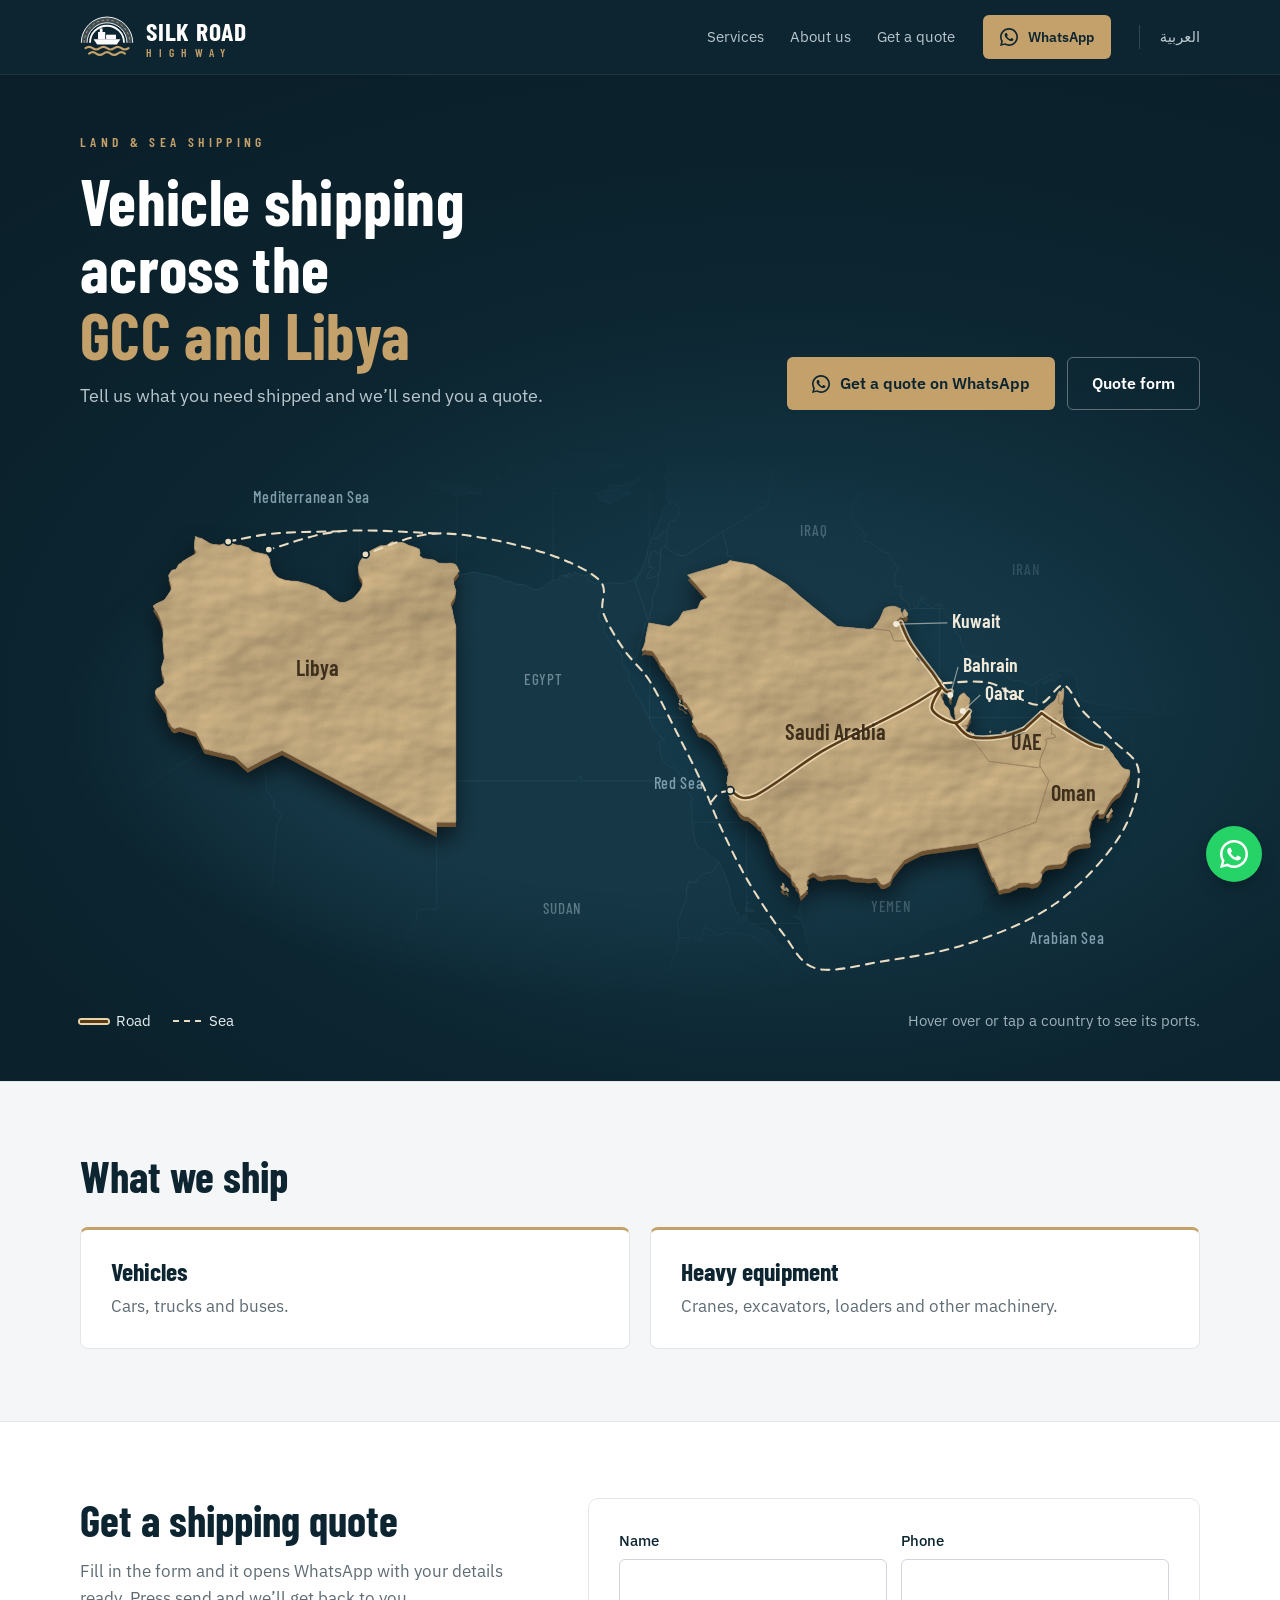
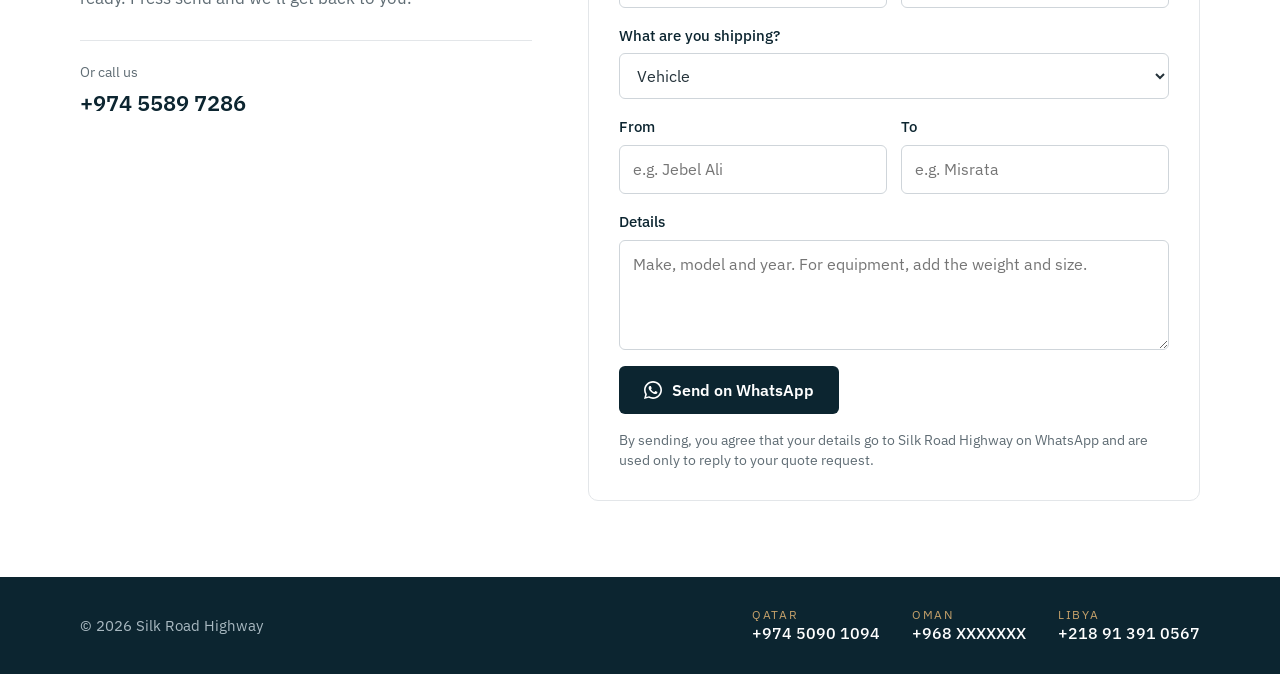
==== index.html @ 8eb12e4c "Footer: Qatar and Libya contact numbers Co-Authored-By: Claude Opus 5.5 <noreply@anthropic.com> Clau" ====
<!doctype html>
<html lang="en" dir="ltr">
<head>
<meta charset="utf-8">
<meta name="viewport" content="width=device-width, initial-scale=1, viewport-fit=cover">
<script>if(!('onpagereveal' in window))document.documentElement.classList.add('no-vt')</script>
<title>Silk Road Highway | Vehicle Shipping</title>
<meta name="description" content="Vehicle and heavy equipment shipping across the GCC and to Libya.">
<meta name="theme-color" content="#ffffff">
<meta property="og:title" content="Silk Road Highway | Vehicle Shipping">
<meta property="og:description" content="Vehicle and heavy equipment shipping across the GCC and to Libya.">
<link rel="icon" href="/assets/favicon.svg" type="image/svg+xml">
<link rel="preconnect" href="https://fonts.googleapis.com">
<link rel="preconnect" href="https://fonts.gstatic.com" crossorigin>
<link href="https://fonts.googleapis.com/css2?family=Barlow+Condensed:wght@500;600;700&family=IBM+Plex+Sans:wght@400;500;600&family=IBM+Plex+Sans+Arabic:wght@400;500;600;700&display=swap" rel="stylesheet">
<link rel="stylesheet" href="/assets/style.css">
<script type="speculationrules">{"prerender":[{"where":{"href_matches":"/*"},"eagerness":"moderate"}]}</script>
<link rel="prefetch" href="/ar">
</head>
<body>
<a class="skip" href="#main">Skip to content</a>
<header><div class="wrap nav">
  <a class="brand" href="/" aria-label="Silk Road Highway"><svg viewBox="0 0 60 48" aria-hidden="true" overflow="visible"><path d="M4.5 31 A25.5 25.5 0 0 1 55.5 31" fill="none" stroke="#3b4c55" stroke-width="7"/><path d="M1.3 31 A28.7 28.7 0 0 1 58.7 31" fill="none" stroke="#ffffff" stroke-width="1"/><path d="M7.7 31 A22.3 22.3 0 0 1 52.3 31" fill="none" stroke="#ffffff" stroke-width="1"/><path d="M4.5 31 A25.5 25.5 0 0 1 55.5 31" fill="none" stroke="#c4a06a" stroke-width="1" stroke-dasharray="3 2.6"/><path d="M11 31 A19 19 0 0 1 49 31" fill="none" stroke="#ffffff" stroke-width="2"/><path d="M15 27h30l-4 6H19z" fill="#ffffff"/><rect x="20" y="19" width="8" height="8" fill="#ffffff"/><rect x="22" y="15" width="3" height="4" fill="#ffffff"/><rect x="29" y="22" width="11" height="5" fill="#ffffff"/><path d="M6 37q4-3 8 0t8 0 8 0 8 0 8 0 8 0" fill="none" stroke="#c4a06a" stroke-width="2.4" stroke-linecap="round"/><path d="M10 43q4-3 8 0t8 0 8 0 8 0 8 0" fill="none" stroke="#c4a06a" stroke-width="2.4" stroke-linecap="round"/></svg><span class="words"><b>SILK ROAD</b><span>HIGHWAY</span></span></a>
  <ul>
    <li><a href="#services">Services</a></li>
    <li><a href="/about">About us</a></li>
    <li><a href="#quote">Get a quote</a></li>
  </ul>
  <a class="btn btn-primary" href="https://wa.me/97455897286?text=Hello%20Silk%20Road%20Highway%2C%20I%E2%80%99d%20like%20a%20shipping%20quote." target="_blank" rel="noopener"><svg viewBox="0 0 24 24" aria-hidden="true"><path d="M17.5 14.4c-.3-.1-1.8-.9-2-1s-.5-.1-.7.1-.8 1-.9 1.2-.3.2-.6.1-1.2-.5-2.3-1.4c-.9-.8-1.4-1.7-1.6-2s0-.5.1-.6l.4-.5.3-.5c.1-.2 0-.4 0-.5s-.7-1.6-.9-2.2c-.2-.6-.5-.5-.7-.5h-.6c-.2 0-.5.1-.8.4s-1 1-1 2.4 1 2.8 1.2 3 2 3.1 4.9 4.3c.7.3 1.2.5 1.6.6.7.2 1.3.2 1.8.1.6-.1 1.8-.7 2-1.4s.2-1.3.2-1.4-.3-.2-.6-.3zM12 21.8c-1.8 0-3.5-.5-5-1.4l-.4-.2-3.7 1 1-3.6-.2-.4C2.7 15.6 2.2 13.8 2.2 12 2.2 6.6 6.6 2.2 12 2.2S21.8 6.6 21.8 12 17.4 21.8 12 21.8zM12 0C5.4 0 0 5.4 0 12c0 2.1.6 4.2 1.6 6L0 24l6.2-1.6c1.8 1 3.8 1.5 5.8 1.5 6.6 0 12-5.4 12-12S18.6 0 12 0z"/></svg>WhatsApp</a>
  <a class="lang" href="/ar" lang="ar">العربية</a>
</div></header>

<main id="main">
<section class="hero" id="routes"><div class="wrap">
  <div class="hero-top">
    <div>
      <span class="eyebrow">Land &amp; sea shipping</span>
      <h1>Vehicle shipping across the <em>GCC and Libya</em></h1>
      <p>Tell us what you need shipped and we’ll send you a quote.</p>
    </div>
    <div class="actions">
      <a class="btn btn-primary" href="https://wa.me/97455897286?text=Hello%20Silk%20Road%20Highway%2C%20I%E2%80%99d%20like%20a%20shipping%20quote." target="_blank" rel="noopener"><svg viewBox="0 0 24 24" aria-hidden="true"><path d="M17.5 14.4c-.3-.1-1.8-.9-2-1s-.5-.1-.7.1-.8 1-.9 1.2-.3.2-.6.1-1.2-.5-2.3-1.4c-.9-.8-1.4-1.7-1.6-2s0-.5.1-.6l.4-.5.3-.5c.1-.2 0-.4 0-.5s-.7-1.6-.9-2.2c-.2-.6-.5-.5-.7-.5h-.6c-.2 0-.5.1-.8.4s-1 1-1 2.4 1 2.8 1.2 3 2 3.1 4.9 4.3c.7.3 1.2.5 1.6.6.7.2 1.3.2 1.8.1.6-.1 1.8-.7 2-1.4s.2-1.3.2-1.4-.3-.2-.6-.3zM12 21.8c-1.8 0-3.5-.5-5-1.4l-.4-.2-3.7 1 1-3.6-.2-.4C2.7 15.6 2.2 13.8 2.2 12 2.2 6.6 6.6 2.2 12 2.2S21.8 6.6 21.8 12 17.4 21.8 12 21.8zM12 0C5.4 0 0 5.4 0 12c0 2.1.6 4.2 1.6 6L0 24l6.2-1.6c1.8 1 3.8 1.5 5.8 1.5 6.6 0 12-5.4 12-12S18.6 0 12 0z"/></svg>Get a quote on WhatsApp</a>
      <a class="btn btn-outline" href="#quote">Quote form</a>
    </div>
  </div>
  <div class="map"><div class="map-inner">
    <svg viewBox="0 0 1000 480" direction="ltr" role="img" aria-label="Map of the countries we ship to: the six Gulf countries and Libya">
<defs>
  <radialGradient id="seaGrad" cx="62%" cy="38%" r="80%"><stop offset="0" stop-color="#173f50"/><stop offset="1" stop-color="#0a1f29"/></radialGradient>
  <filter id="relief" filterUnits="userSpaceOnUse" x="0" y="0" width="1000" height="480" color-interpolation-filters="sRGB">
    <feTurbulence type="fractalNoise" baseFrequency="0.0055 0.0085" numOctaves="5" seed="23" result="noise"/>
    <feDiffuseLighting in="noise" surfaceScale="4" diffuseConstant="1.2" lighting-color="#fff6e6" result="light">
      <feDistantLight azimuth="225" elevation="42"/>
    </feDiffuseLighting>
    <feComposite in="light" in2="SourceGraphic" operator="in" result="lit"/>
    <feBlend in="lit" in2="SourceGraphic" mode="multiply"/>
  </filter>
  <filter id="lift" filterUnits="userSpaceOnUse" x="0" y="0" width="1000" height="480">
    <feDropShadow dx="0" dy="9" stdDeviation="9" flood-color="#000" flood-opacity=".55"/>
  </filter>
  <radialGradient id="fadeGrad" cx="50%" cy="50%" r="50%"><stop offset=".6" stop-color="#fff"/><stop offset="1" stop-color="#000"/></radialGradient>
  <mask id="fade" maskUnits="userSpaceOnUse" x="0" y="0" width="1000" height="480"><rect width="1000" height="480" fill="url(#fadeGrad)"/></mask>
</defs>
<g mask="url(#fade)">
<path class="grat" d="M8.3,480L8.3,279.6L8.3,0M91.7,480L91.7,279.6L91.7,0M175,480L175,279.6L175,0M258.3,480L258.3,279.6L258.3,0M341.7,480L341.7,279.6L341.7,0M425,480L425,279.6L425,0M508.3,480L508.3,279.6L508.3,0M591.7,480L591.7,279.6L591.7,0M675,480L675,279.6L675,0M758.3,480L758.3,279.6L758.3,0M841.7,480L841.7,279.6L841.7,0M925,480L925,279.6L925,0M0,411.7L8.3,411.7L50,411.7L91.7,411.7L133.3,411.7L175,411.7L216.7,411.7L258.3,411.7L300,411.7L341.7,411.7L383.3,411.7L425,411.7L466.7,411.7L508.3,411.7L550,411.7L591.7,411.7L633.3,411.7L675,411.7L716.7,411.7L758.3,411.7L800,411.7L841.7,411.7L883.3,411.7L925,411.7L966.7,411.7L1000,411.7M0,324.3L8.3,324.3L50,324.3L91.7,324.3L133.3,324.3L175,324.3L216.7,324.3L258.3,324.3L300,324.3L341.7,324.3L383.3,324.3L425,324.3L466.7,324.3L508.3,324.3L550,324.3L591.7,324.3L633.3,324.3L675,324.3L716.7,324.3L758.3,324.3L800,324.3L841.7,324.3L883.3,324.3L925,324.3L966.7,324.3L1000,324.3M0,234.1L8.3,234.1L50,234.1L91.7,234.1L133.3,234.1L175,234.1L216.7,234.1L258.3,234.1L300,234.1L341.7,234.1L383.3,234.1L425,234.1L466.7,234.1L508.3,234.1L550,234.1L591.7,234.1L633.3,234.1L675,234.1L716.7,234.1L758.3,234.1L800,234.1L841.7,234.1L883.3,234.1L925,234.1L966.7,234.1L1000,234.1M0,140.1L8.3,140.1L50,140.1L91.7,140.1L133.3,140.1L175,140.1L216.7,140.1L258.3,140.1L300,140.1L341.7,140.1L383.3,140.1L425,140.1L466.7,140.1L508.3,140.1L550,140.1L591.7,140.1L633.3,140.1L675,140.1L716.7,140.1L758.3,140.1L800,140.1L841.7,140.1L883.3,140.1L925,140.1L966.7,140.1L1000,140.1M0,41.2L8.3,41.2L50,41.2L91.7,41.2L133.3,41.2L175,41.2L216.7,41.2L258.3,41.2L300,41.2L341.7,41.2L383.3,41.2L425,41.2L466.7,41.2L508.3,41.2L550,41.2L591.7,41.2L633.3,41.2L675,41.2L716.7,41.2L758.3,41.2L800,41.2L841.7,41.2L883.3,41.2L925,41.2L966.7,41.2L1000,41.2"/>
<g class="other"><path d="M809.7,383.1L801.3,386.3L799.1,387.6L797.1,389.3L795.6,391.4L794.6,395.2L795.3,398.6L795.3,400.4L793.1,401.6L791.1,402.5L788.9,403.8L787.5,404.1L786.3,405.2L785.1,405.9L780.4,407.8L775.2,409.3L767.1,411.1L764,413L761.1,414.3L756.8,414.7L750.8,416.5L747.5,417.9L743.4,420.3L742.5,421.1L741.8,422.8L740.5,424.3L738,426.8L736.1,428.1L734.9,428.1L732.5,428.8L729.6,429L724.8,428.1L723.6,428.7L722.6,429.7L718.9,431.3L715.1,434.7L712.4,435.6L707.9,436.7L704.8,438.1L702.7,438.7L700.1,439L695.1,438.8L690.3,439.3L686,440.3L683.9,442.1L681.6,444.9L677.7,446.1L676.8,447.1L675.6,449.2L673.2,449.8L670.9,450.1L668.6,449.2L664.3,451.7L662.7,452.2L660.2,452.2L658.4,452.8L657.2,452.6L655.6,451.6L652.2,450.4L649.8,451.2L649.6,448.8L645.5,441.5L646.4,435.1L646.4,434.2L645.6,431.3L643.2,428.8L643.2,425.4L642.4,423.1L641.8,420.6L642,420L642,419.4L640.8,415.6L640.4,414.9L640.2,414.1L640.6,413.5L640.6,412.8L639.9,411.6L639.3,409.4L636,407.7L636.6,406.1L637.3,406.7L638.1,407.1L638.3,406.1L638.3,405.3L636.9,400.4L639,393.9L638.3,388L641.4,385.6L642.2,384.9L642.7,384.2L643.4,382.9L644.4,382.5L644.8,381L644.7,380.3L644.1,379.7L643.6,378L643.8,376L644,375.1L644.3,373.5L645.3,372.9L645.6,372.4L644.8,371.4L644.9,370.8L646.7,369.1L647.4,368.6L648.6,368L649.6,368L650.7,368.3L651.6,368.8L652.5,369.7L653.6,370.7L655.1,371L656.1,370.9L657,371.4L657.6,371.1L658.5,370.6L659.7,370.7L660.9,370.1L664.2,369.8L667.4,370L670.8,369.5L674.1,369.5L677.4,369.6L678.2,369.7L678.9,370L681.8,371.5L683.9,371.8L688.2,372.2L692.9,372.6L696.8,373L700.2,372.7L703.1,372.3L703.8,372.4L704.6,373.3L706.4,375.7L707.9,377.9L710.7,378L712.5,377.1L714.5,376L715.7,375.1L717.1,371.5L718,369.2L720,366.6L721.8,364.4L724.1,361.5L725.4,360L727.9,356.8L730.2,355.6L734.9,353.2L739.4,350.9L742.4,349.4L744.9,348.7L749.1,348L754.1,347.3L759,346.6L764.3,345.9L770.1,345.1L774.2,344.5L779.3,343.8L783.6,343.2L787.4,342.6L791.3,342.1L792,343.8L792.8,345.6L793.5,347.3L794.3,349.1L795,350.9L795.7,352.6L796.5,354.4L797.2,356.1L797.9,357.9L798.7,359.6L799.4,361.4L800.1,363.1L800.9,364.9L801.6,366.6L802.4,368.3L803.1,370.1L803.8,371.8L805,372.3L805.7,374L806.7,376.3L807.8,378.6L808.8,380.9ZM634.8,406.5L634.3,406.9L634.2,406.2L634.5,404.7L635,404.3L635.4,405.4L635.2,406ZM637.6,434L636.5,434.5L637.2,433.2L638,432.9L638.3,433ZM638.1,429.4L637.9,429.8L637.6,429.7L636.6,428.8L637.7,427.8L638.3,428.7ZM821.1,452.3L822.1,452.5L823.7,451.9L828.1,451.8L833.5,453.7L832.5,454.2L831.9,454.9L829.5,455.5L827.1,457L820.3,457.7L818.3,457.3L816.6,455.9L813.6,454.1L814.8,452.9L815.1,452.3L815.5,451.8L817.2,450.9L819,451.1Z"/><path d="M1000,13.9L997.7,16.1L994.7,17.7L993.2,18.4L992.5,19.3L992.4,20.2L991.8,20.5L990.6,20.3L989.4,20.5L986.6,21.4L983.6,22.5L980,23.7L978,23.7L977.1,23.9L976.8,24.5L977.1,25.5L977.5,26.3L977.8,27.3L977,28.2L976.4,29.6L975.9,32.1L974.7,32.8L972.6,34.1L970.4,35.7L969.8,36L968.5,36.5L967.2,36.3L966,36.1L964.8,36.5L963.5,37.7L962.9,37.3L962.6,36.1L961.9,35.3L959.8,33.4L958.1,32.2L957.3,32.1L955.7,32.4L953.7,32.7L952,32.4L950.7,31.9L948.7,30.1L948,29.1L947.4,28.4L946.1,28.5L945.6,27.7L945.6,26.8L946,25.6L945.9,23.4L945.1,21.9L944.2,21.2L944.3,20.7L944.7,19.7L945.2,18.7L945.2,16.8L944.6,14.7L944.3,11.8L944.5,8.9L943.7,7.4L936.8,7.4L930.7,7.6L930.3,7.2L928,3.5L926,0.8L925.2,0L1000,0Z"/><path d="M663.5,0L663,0.5L662.4,0.4L662.2,0L663.5,0ZM598.8,0L591.9,3.6L586.4,5.5L583.4,6.2L581,6.6L576.8,6.7L573.5,6.4L571.1,6.4L569.8,5.9L568,4.4L565.7,2.9L564.8,2.5L563.4,2.2L561.5,2.1L556.8,4.3L555.3,4.9L553.7,5.4L550.4,6.7L548.9,7.4L547.1,7.4L544.8,7.2L542.8,7.2L541.4,6.2L540.7,5L537.9,4.3L536,4.1L535.5,4.6L534.9,6.2L534.1,10.3L534,11.3L535.7,15.3L535.6,15.9L534.4,16.1L533,16.2L532,16.5L531.3,17.2L530.8,20.7L529.2,21.3L528.3,22L527.6,24.2L527.1,24.2L524.4,22.6L523.2,22.4L524.3,20.8L523.1,17.4L521.9,14.4L523.1,12.3L525.5,9.9L528.2,7.1L528.2,5.4L528,4L527.3,3.1L525.8,1.9L523.4,3.2L521.7,4.6L520.6,4.9L519.3,5.7L518.7,7.2L517.3,8.4L514.9,8.8L511.3,7.6L507.4,5.7L505.2,4.2L503.4,3.8L501.7,4.5L496.7,8.2L492,13.7L490.9,14.6L486.6,17L483.7,17.8L482.4,17.6L476.7,18.6L473.8,18.8L471.6,20L467.3,18.7L464.6,16.9L463.1,15.2L460.5,11.4L458.7,9.7L454.7,8.1L447.5,4.2L445.7,3.7L440.9,3.1L435.8,2.8L434.7,4.2L434.3,9.9L433.4,11.4L433.1,14.3L432.5,15.2L431.4,15.7L429.9,14.8L428.9,14.4L426.4,15.6L421.5,17.3L419.8,17.5L414.2,15.4L412.1,14L410.7,12.5L410.3,10L409.4,8.5L409.3,7.5L409,6.4L407.9,5.9L406.6,6.8L405.3,6.8L403.7,6.2L399.8,4.1L396.8,3.9L395,6.5L393.5,7.4L392,7.6L391.9,6.9L393.1,5.2L388.4,5.5L386,6.8L384,6.6L382.6,6L382.8,5.3L384.3,5L385.5,4.4L390.6,4L391.8,3.5L393,1.7L395.4,0.1L395.5,0L598.8,0ZM380.5,0L380.2,0.4L379.4,0.5L379.3,0L380.5,0Z"/><path d="M95.3,0L97.2,2.8L96.6,4.6L98.6,5.6L100.3,4.3L101.2,2.5L104.4,1.4L106.1,0L109.5,0L109.5,0L109.6,0.7L110.4,2.6L109.3,3.3L107.8,5.4L105,10.5L102.4,12.1L100.4,14.1L99.8,15.5L99.6,17.1L100.1,20.1L101.5,23.1L103.2,24.9L104.7,25.4L108.4,28.3L108.3,29.9L108.9,32L109.1,34.4L110.3,36.3L107.6,40.5L106.1,43.6L103.2,47.7L100.6,50.4L95,54.5L93.6,55.8L92.7,57.2L92.3,58.6L92.5,60.3L94.3,64.5L96.8,66.9L99.2,68.2L103.5,67.7L103.4,69.3L103.7,71.2L105.5,71.1L106.7,70.8L107.6,68.9L109.8,70.2L110.9,74L112.7,75.3L112.8,75.7L112.2,76L111.7,76.5L112.2,76.8L114,77.3L115,77L116.7,77.8L116.7,77.8L116.7,78.3L116.1,82.1L116,83.4L115.9,85.8L115.9,88.5L117.2,90.8L117.3,91.9L116.7,93L114.3,94.4L111.2,96.1L108.4,97.8L105.5,99.6L104.6,100.8L103.1,101.6L101.8,102.6L101.6,103.4L100.7,105.1L99.6,106.4L96.8,107L96.3,107.4L95,109.3L94.4,110.1L93.6,111.7L94.5,115.9L95.7,120.1L96,121.9L95.9,123.3L95.3,124.9L93.8,127.2L92.7,128.9L90.6,131.9L89.9,132.6L88.5,133.5L85.7,134.6L83.7,135.6L82.7,131.1L81.8,127.2L81,124L79.8,118.3L78.8,113.4L77.7,108.6L76.7,104.2L75.8,99.8L75.3,99.1L72.4,97L69.7,95.1L66.9,92.9L63.9,90.5L63.4,87.4L61.8,82.9L60.2,80.3L59.6,79.7L56.3,78L54.4,76.8L53.9,76.1L53.5,74.2L52.1,70.5L50.6,67.1L50,64.8L50,61.9L50.3,59.8L50.9,58.9L54.2,56.3L55.7,53.2L57.5,52L59.1,51.1L60.4,50L61.5,48.4L62.4,46.6L62.6,44.7L63,41.6L63.5,39.5L64.9,37.1L64.4,35.1L63.6,33L63.8,29.3L63.6,27.8L63,26.5L62.4,24.8L62.4,23.4L63,19.7L63.5,16.8L64.2,13.1L63.9,12.1L63.4,11.3L61.8,10.5L61.8,10L62.2,9.5L64.5,7.7L65.7,5L66.8,4.4L68.4,3.5L68.3,2.4L68,1.3L72,0L72.1,0L95.3,0ZM113,46.2L110.4,47.7L110.9,46.4L112.6,44.9L113,45.2ZM107.6,67L107.2,67.1L106.4,67.7L105.9,67.7L104.7,67.1L104.3,67.1L103.7,66.7L103.9,64.3L104.1,63.7L107,63.6L108.6,65L108.9,65.3L108.9,65.7L108.2,66.5Z"/><path d="M629.7,0L629,0.8L626.4,3.6L624.6,5.4L621.5,8.4L619.2,9L615.3,10.1L614.3,11.2L613.2,12.8L612.7,15.1L612.5,16.5L612.4,19.2L613.4,22L614.2,24.7L614.3,26.4L614.3,28.1L613.4,30L612.5,32.5L611.9,35.3L611.7,40.6L611.7,45.2L611.6,45.9L610,49.1L608.1,52.8L607.2,53.6L603.2,54.7L598.7,57.4L593.7,60.5L589.2,63.2L584.4,66.1L579.5,69.1L575.9,71.2L571.2,74L566.9,76.7L562.6,79.4L559.2,81.5L554.3,84.8L551.3,86.7L546.9,89.5L543.2,92L538.7,94.9L533,94.1L531.2,93.5L529.7,92.2L528.6,91.4L526,90.7L524.3,88L523.2,87.1L521.4,86.7L521.7,85.8L522.6,84.1L523.5,82.4L523.1,81.4L522.9,80.7L522.8,79.7L523.4,78.7L523.1,77.6L522.6,76.4L522.3,75.9L522.3,74.8L522.5,74L522.8,72.8L523.6,72.1L523.8,71.4L524.4,70.8L525.4,70.2L525.6,69.7L525.5,69.5L524.6,69L524,68.1L524.5,66.8L524.8,66.4L525.3,65.8L526.5,64.8L527.5,64.7L528.3,64.7L529.7,64.7L530.8,64.9L531.1,64.7L531,64.4L529.7,63.6L529.7,62.9L530,62.3L530.9,61.2L532.1,60.4L532.6,60.3L533.9,58.7L534.8,57L533.4,52.7L532.6,52L531.3,51.4L530.5,51.3L530.4,51.1L531.5,50L532.2,49.1L531.4,48.1L530,47.7L529.4,48.7L527.5,48.7L524.6,48.7L523.3,44.2L523.1,42.3L523.2,40L524.1,36.6L523.7,35.1L523.6,34.1L523.4,32.6L521.1,29.5L522.3,23.8L523.2,22.4L523.2,22.4L524.4,22.6L527.1,24.2L527.6,24.2L528.3,22L529.2,21.3L530.8,20.7L531.3,17.2L532,16.5L533,16.2L534.4,16.1L535.6,15.9L535.7,15.3L534,11.3L534.1,10.3L534.9,6.2L535.5,4.6L536,4.1L537.9,4.3L540.7,5L541.4,6.2L542.8,7.2L544.8,7.2L547.1,7.4L548.9,7.4L550.4,6.7L553.7,5.4L555.3,4.9L556.8,4.3L561.5,2.1L563.4,2.2L564.8,2.5L565.7,2.9L568,4.4L569.8,5.9L571.1,6.4L573.5,6.4L576.8,6.7L581,6.6L583.4,6.2L586.4,5.5L591.9,3.6L598.8,0L629.7,0Z"/><path d="M464.1,480L465.1,479.2L465.3,478.6L465.4,478.2L464.3,476L464,474.8L464,473L464.1,470.3L464.1,468.6L464.1,468.3L464,468.1L463.9,468L459.5,463L470.6,463L470.6,462.6L470.6,462.3L470.6,462.1L470.4,461.5L470.3,460.8L470.3,460.5L470.3,460.3L470.3,459.9L470.3,459.7L470.3,459.6L470.3,459.5L470.3,459.4L470.4,459.3L478.3,459.4L478.2,460.8L477.3,464.1L477.3,466.1L477,468.4L477,468.6L476.8,469L476.6,469.3L476.4,469.6L476.3,469.7L476.2,469.9L476.2,470.1L477.5,480L464.1,480Z"/><path d="M477.5,480L476.2,470.1L476.2,469.9L476.3,469.7L476.4,469.6L476.6,469.3L476.8,469L477,468.6L477,468.4L477.3,466.1L477.3,464.1L478.2,460.8L478.3,459.4L470.4,459.3L470.3,459.4L470.3,459.5L470.3,459.6L470.3,459.7L470.3,459.9L470.3,460.3L470.3,460.5L470.3,460.8L470.4,461.5L470.6,462.1L470.6,462.3L470.6,462.6L470.6,463L459.5,463L463.9,468L464,468.1L464.1,468.3L464.1,468.6L464.1,470.3L464,473L464,474.8L464.3,476L465.4,478.2L465.3,478.6L465.1,479.2L464.1,480L306.5,480L306.5,480L306.6,479.6L307.3,476.9L307.4,475.6L307.1,474.3L305.8,473.3L304.7,473.2L304.2,472.7L303.3,471.9L302.4,471.4L301.5,470.3L300.9,468.8L301.4,463.3L301.1,462.6L299.9,462.4L299.6,462L299.6,460.9L298.9,457.8L298.2,455.2L298.6,453.8L297.5,451.9L295.5,451L293.7,451.3L291.7,451.7L290.5,451.6L289.7,451.2L289.1,450.5L288.8,449.7L289.1,448.4L290.1,446L291.5,444.1L294.3,442.4L295.1,441.5L295.5,440.4L295.5,439.2L295.4,438L295.1,436.9L294.2,435.3L293.4,433.6L293.4,432.4L293.8,431.5L294.6,430.5L296,429.3L296.4,429.1L297.3,428.4L298.1,428L300.2,426.7L300.6,426.2L300.5,425.4L300,424.8L299.1,424L299,423.1L298.8,421.4L298.4,420.2L298.1,419.5L298.6,418.9L299.4,418L300.5,417.5L302.2,417.1L302.9,416.5L303,415.4L303,414.3L303.6,413.5L304.4,411.7L305,410.9L306.1,410L307.2,408.9L307.7,407.6L307.8,406.3L307.2,402.5L308.5,400.9L310.1,399.6L312.4,399.7L316,399.4L318.4,398.8L320.1,398.8L324.1,399.6L324.4,399.4L324.5,399.2L324.7,398.2L324.7,395.7L324.7,387.9L324.7,380.2L324.7,372.4L324.7,364.6L324.7,356.8L324.7,348.9L324.7,341.1L324.7,333.2L324.7,331L324.7,328.8L324.7,326.6L324.7,324.4L328.8,324.4L332.9,324.4L337,324.4L341.1,324.4L341.2,324.3L341.2,324.3L341.3,324.3L341.3,324.3L341.3,315.4L341.3,306.5L341.3,297.6L341.3,288.7L347.7,288.7L354.1,288.7L360.5,288.7L366.8,288.7L373.2,288.7L379.5,288.7L385.9,288.7L392.3,288.7L398.6,288.7L405,288.7L411.4,288.7L417.8,288.7L424.1,288.7L430.5,288.7L436.8,288.7L443.2,288.7L445.2,288.7L446,288.5L447.6,285.2L448.4,285L449.4,285.1L449.8,285.9L449.4,287.1L448.9,288.7L452,288.7L457.5,288.7L462.9,288.7L468.5,288.7L473.9,288.7L479.4,288.7L484.8,288.7L490.3,288.7L495.8,288.7L501.2,288.7L506.7,288.7L512.2,288.7L517.7,288.7L523.1,288.7L528.6,288.7L534,288.7L539.5,288.6L539.7,292.8L540.5,296L543,300.7L545.2,303.2L546,304.6L546,305.2L546,305.8L545.3,305.1L544.2,304.7L544,306.8L544.3,308.4L544.5,311.3L545.4,314.4L544.8,317.3L544.9,322.2L546,328L545.8,331.7L547.7,340.4L549.5,345.1L550.5,346.3L551.7,346.9L553.8,347.4L557,349.8L559.6,352.4L560.5,353.7L561.7,355.2L562.5,354.9L563.1,354.5L563.9,355.7L567.9,358.3L568.5,359.5L567,360.6L565.4,362.6L564.9,363.4L564.8,363.9L564.6,364.5L564.1,365.1L563.1,365.9L562.8,366.3L562.5,366.8L562,367.2L561.3,367.2L560.8,367.5L560,367.8L558.8,367.6L557.5,368L557,368.4L556.1,368.8L555,368.9L554.7,369L553.8,369.7L552.6,370.6L551.3,371.2L550.8,371.4L550.2,372L549.2,375.1L548.5,376L547.4,376L545.8,376L544.5,376.3L542.7,376L541.8,376L541.6,376.7L541.2,379.4L541.3,380.5L540.6,381.9L539.8,383.6L540.1,386.4L540.2,389.3L538.8,393.6L538.5,394.5L537.1,397.9L536.3,399.1L534.5,405.5L533.7,407.4L532.1,409.4L532.5,412.7L532.8,416.3L533.2,419.6L533.7,424.5L532.4,429.1L532.5,431.6L531.5,435.3L530.8,437.1L530.1,438.1L529.5,439.1L528.5,441.4L527.7,444.5L527.3,447.6L527.3,449.4L527.1,450.2L526.8,450.7L524.8,451.1L522,451.4L520.5,451.9L519.5,452.5L518.3,454L515.9,458L514.5,460.5L512.6,463.9L510.2,466.3L509.7,467.4L509.3,469.6L508.5,473L507.7,475.5L507.8,477.4L507.3,480L477.5,480Z"/><path d="M740.6,480L740.6,475.8L742.7,475.6L748.1,474.3L752.4,472.5L760.2,471.2L766.1,467.8L767.1,466.2L768.9,464.1L771.5,463.4L778.2,465.8L779.3,466L778.8,467.5L778.7,469L777.3,471.6L776.4,474.5L777,478.9L777.1,480L740.6,480Z"/><path d="M640.5,480L642.5,476.8L644.3,473.9L645.8,471.7L649,474.3L652.2,479.6L652.6,480L640.5,480ZM709.9,480L712.2,478.4L715.1,477.2L716.3,477.2L720.2,478.2L725.3,477.8L732.3,475.2L734.6,474.7L736.2,474.7L740.1,475.8L740.6,475.8L740.6,475.8L740.6,480L709.9,480Z"/><path d="M1000,229.5L994.2,227.9L993.8,227.2L992.7,226.6L991.5,227.6L990.6,227.8L987,227L984.3,227.6L983.3,228.6L983.2,230.2L979.8,229.9L977.9,229.4L975.3,229.9L969.4,229.2L967.9,229.4L965.7,230.4L964.8,231.3L963.6,231.6L962.5,230.4L961.7,229.9L960.9,230.2L959.8,231.2L956.8,231.7L954,231.5L951.1,230.6L951.5,230.3L951.9,228.8L952.4,223.3L952.8,221.3L952.7,220.2L952.8,219.9L954,218.9L954.2,218.5L954.7,215.7L955.2,212.5L955.7,211.4L956.1,211.1L959.8,209.7L960.5,208.8L962.3,209L962.5,208.8L962.7,207.7L963.5,206.5L964.8,205.5L965.7,205.2L968.9,204.5L970.8,203.7L971.4,203.6L976.5,203.8L977.6,203.5L977.8,203.2L978.1,200L979,199.5L979.2,199.2L978.9,197L979.1,195.5L980.1,194.7L980,194.1L979.3,193.1L978.3,192.4L977.8,192.2L973.6,192.9L971.9,192.7L971,192.3L970.9,192L971,191.3L971.1,190.3L971.7,188.6L971.9,187.7L971.4,181.9L970.7,178.1L971,174.4L971,173.6L970.8,173.4L970.3,173.4L967.7,173.7L965.6,171.3L964.2,170.3L960.5,169.1L958.9,168.9L956.5,167.9L954.3,165.6L952.1,163.2L951.2,161.7L950.1,159.1L947.3,154.2L947.3,152.9L947,152.1L944.2,148.9L942.2,146.5L939,142.8L945.4,144.9L950.4,146.5L958.4,149.1L964.5,151.1L966.3,151.4L984.5,149.7L991.2,151L993.3,151.8L993.6,151.3L994.5,150.4L996.1,149.5L998.2,148.8L1000,148.5L1000,229.5Z"/><path d="M0,434.5L1,434.1L2.7,433.5L5.4,433L7.1,433.2L10,433.3L12.4,433.1L14.4,431.7L15.3,431.3L16.5,431.1L22.3,433L28.1,434.7L29.1,434.5L30,434.8L31.4,435.7L33.6,437.7L34.8,439.1L35.4,439.8L38.4,444.2L39.5,445.3L40.6,445.9L41.7,446.1L42.6,446.1L43.4,445.6L44.6,444.6L46.2,444.1L47.6,444.2L54.8,440.3L55.5,440.2L57.6,440.5L59.9,441.1L65.9,445.1L70.8,447.6L74.3,448.5L78.3,449.1L85.3,449.3L90.5,443.8L92.4,442.5L94.8,441.4L95.5,441.3L99.6,440.4L107.7,439.7L115.2,440L116.7,440.2L119.9,441L124.8,442.8L127,444.5L130.3,444.8L132.7,444.5L133.5,442.7L135.9,440.5L137.7,439.6L139.5,438.4L142.5,436.9L144.9,436.3L147.1,434.6L148.8,434.1L151.8,434L151.8,434L154.4,437.7L157.2,441.6L159.4,444.7L161,452.7L161.2,454.2L161.3,454.9L161.4,455.5L161.6,456.6L162.9,457.1L165.3,457.3L167,458.1L168,459.4L168.1,459.6L168.6,460.6L168.8,461.3L168.6,463.4L168.3,466L167.7,467.8L168,470.1L167.9,471.1L167.7,471.8L166.6,472.6L165.2,473.3L161.7,475.6L160.7,475.9L159.3,476L158,476.6L156.5,477.8L154.9,480L0,480Z"/><path d="M0,338.5L2.9,338L8.4,336.8L14.3,335.7L20.8,334.3L22.3,333.5L27.2,329.1L29.4,327L33.8,323L37.2,319.9L41.5,316L46.1,312L49.7,308.8L55.4,305.2L64.1,299.7L72.7,294.2L81.3,288.8L89.9,283.3L98.6,277.8L107.2,272.2L115.8,266.7L124.5,261.2L133.2,263.3L141.4,265.3L149.7,267.3L151.7,268.4L156,272.3L161.7,277.4L161.9,277.4L162.2,277.4L167.6,274.5L174.6,270.6L176.5,281.1L177.9,290L178,295.7L178.1,297.1L178.6,298.1L179.9,299.2L185.1,307.3L184,308.8L184.8,311.3L186.2,312.3L190.5,317.2L191.1,318.1L190.8,318.9L187.8,324.6L187.2,326L186.6,333.2L186.2,338.4L185.6,345.3L185,353.7L184.4,360.7L183.6,369.9L182.9,378.6L178.5,383.4L170.8,391.9L164.5,398.8L161.3,403.4L155.1,412.3L152.4,418.1L150.2,421.1L149.1,422.4L150.1,426.6L151.8,434L151.8,434L148.8,434.1L147.1,434.6L144.9,436.3L142.5,436.9L139.5,438.4L137.7,439.6L135.9,440.5L133.5,442.7L132.7,444.5L130.3,444.8L127,444.5L124.8,442.8L119.9,441L116.7,440.2L115.2,440L107.7,439.7L99.6,440.4L95.5,441.3L94.8,441.4L92.4,442.5L90.5,443.8L85.3,449.3L78.3,449.1L74.3,448.5L70.8,447.6L65.9,445.1L59.9,441.1L57.6,440.5L55.5,440.2L54.8,440.3L47.6,444.2L46.2,444.1L44.6,444.6L43.4,445.6L42.6,446.1L41.7,446.1L40.6,445.9L39.5,445.3L38.4,444.2L35.4,439.8L34.8,439.1L33.6,437.7L31.4,435.7L30,434.8L29.1,434.5L28.1,434.7L22.3,433L16.5,431.1L15.3,431.3L14.4,431.7L12.4,433.1L10,433.3L7.1,433.2L5.4,433L2.7,433.5L1,434.1L0,434.5L0,338.5Z"/><path d="M167.8,23.8L167.2,24.4L165.6,24.4L164.2,23.4L164.2,21.2L165.8,21.6L167.3,23.1ZM163.5,20.2L162.6,20.5L161.6,19.9L161.3,19.5L162.7,19.2L163.4,19.4L163.7,20Z"/><path d="M524.6,48.7L527.5,48.7L529.4,48.7L530,47.7L531.4,48.1L532.2,49.1L531.5,50L530.4,51.1L530.5,51.3L531.3,51.4L532.6,52L533.4,52.7L534.8,57L533.9,58.7L532.6,60.3L532.1,60.4L530.9,61.2L530,62.3L529.7,62.9L529.7,63.6L531,64.4L531.1,64.7L530.8,64.9L529.7,64.7L528.3,64.7L527.5,64.7L526.5,64.8L525.3,65.8L524.8,66.4L524.5,66.8L524,68.1L524.6,69L525.5,69.5L525.6,69.7L525.4,70.2L524.4,70.8L523.8,71.4L523.6,72.1L522.8,72.8L522.3,73.1L521.4,74L520.6,74.8L518.8,76L518.4,76.6L518,76L517.2,76.4L516.6,79L515.2,79.9L513.5,79.8L512.1,79.6L510.2,79.8L510.9,78.2L511.7,76.3L512.5,73.6L513.9,71.4L516.9,63.8L518.6,60.8L519.2,56.4L521.7,52.6L523.7,51.5L524.6,50.4Z"/><path d="M521.4,86.7L523.2,87.1L524.3,88L526,90.7L528.6,91.4L529.7,92.2L531.2,93.5L533,94.1L538.7,94.9L543.2,92L546.9,89.5L551.3,86.7L554.3,84.8L559.2,81.5L562.6,79.4L566.9,76.7L571.2,74L572.4,78.4L573.6,82.7L574.8,87.2L576,91.5L574.7,91.9L575.7,95.2L577.4,94.6L579.1,94.3L579.9,96.4L577.4,98.7L575,101L574.4,101.3L571.2,102.2L564.6,104.2L560.2,105.5L554.6,107.1L549.9,108.5L545.3,109.9L541,111.1L543.4,113.8L547.2,117.9L549.6,120.6L552.6,124.1L555.2,127.2L558,130.4L556.1,131.5L552.8,133.4L552.5,133.7L552.2,134L550.9,137.3L549.8,139.9L549.5,140.2L545,141.1L540.5,142.1L537.6,142.6L536.7,143.3L534.9,146.5L533,149.8L529.7,152.4L526.1,155.4L525.3,155.6L522.7,155.1L518.3,154.4L514,153.6L511.1,153.1L507.5,152.5L508.1,150L507.9,148.6L508.7,144.2L509.2,142.1L509.5,140.5L510.7,137.4L510.5,136.3L510.8,132.7L510.7,132L511.2,129.9L512.3,127.1L513.3,124.6L513.7,123.5L514.7,121.1L515.7,118.2L515.1,116.6L515,116.2L515.4,114.4L515.9,111.4L516.1,109.7L516.6,107.6L517.7,105.8L517.2,101.5L517.2,99.2L517.9,96.5L517.5,93.4L517.8,89L517.9,88.5L518.3,88L518.5,87.7L520.6,86.8Z"/><path d="M125.9,5.1L125.1,5.3L124,4.6L123.9,3.6L124.1,3.3L125.4,3.7L125.8,4.7ZM179.6,0L178.1,1.4L177.4,2.2L176.9,3.4L176.7,4.5L176.9,5.5L176.9,6.5L175.1,6.4L173.1,5.7L171.3,6L168.6,4.8L167.6,4.7L166.7,4.2L164.4,0.6L163.8,0L179.6,0Z"/><path d="M522.8,72.8L522.5,74L522.3,74.8L522.3,75.9L522.6,76.4L523.1,77.6L523.4,78.7L522.8,79.7L522.9,80.7L523.1,81.4L523.5,82.4L522.6,84.1L521.7,85.8L521.4,86.7L520.6,86.8L518.5,87.7L518.3,88L517.9,88.5L517.8,89L517.5,93.4L516.4,93.3L515,92.3L514.8,91.5L514.4,91.2L513.4,91.1L511.5,90.6L509.4,92.1L508.5,94.5L508.3,95.6L507.6,98L507.9,99.5L508,101.3L508.2,102.9L508,103.8L507.6,104.3L507.7,104.6L508.1,104.8L509.2,104.4L510.5,104.8L511.7,105.6L511.7,106.1L510.9,106.4L508.9,107.6L507.5,109L507.2,110.3L506.2,113L506.3,113.5L506.8,113.9L510,113.6L512.9,112.5L515.1,111.3L515.9,111.4L515.4,114.4L515,116.2L515.1,116.6L515.7,118.2L514.7,121.1L513.7,123.5L513.3,124.6L512.3,127.1L511.2,129.9L510.7,132L510.8,132.7L510.5,136.3L510.7,137.4L509.5,140.5L509.2,142.1L508.7,144.2L507.9,148.6L506.7,150.1L506.1,148.4L504.9,143.7L503.9,140.4L502.7,136.4L500.5,131.5L500.3,130.3L499.8,128.6L498.3,124.1L497.1,120.8L495.8,116.7L497.5,115L497.5,113.7L500.4,110.5L500.4,110.2L499.6,109.3L499.7,109.2L503,103.2L505.1,97.3L507,89.1L508.4,84.9L509.6,82.1L510.2,79.8L512.1,79.6L513.5,79.8L515.2,79.9L516.6,79L517.2,76.4L518,76L518.4,76.6L518.8,76L520.6,74.8L521.4,74L522.3,73.1Z"/><path d="M499.6,109.3L500.4,110.2L500.4,110.5L497.5,113.7L497.5,115L495.8,116.7L495.2,115L495,114.4L498.1,111.3ZM517.5,93.4L517.9,96.5L517.2,99.2L517.2,101.5L517.7,105.8L516.6,107.6L516.1,109.7L515.9,111.4L515.1,111.3L512.9,112.5L510,113.6L506.8,113.9L506.3,113.5L506.2,113L507.2,110.3L507.5,109L508.9,107.6L510.9,106.4L511.7,106.1L511.7,105.6L510.5,104.8L509.2,104.4L508.1,104.8L507.7,104.6L507.6,104.3L508,103.8L508.2,102.9L508,101.3L507.9,99.5L507.6,98L508.3,95.6L508.5,94.5L509.4,92.1L511.5,90.6L513.4,91.1L514.4,91.2L514.8,91.5L515,92.3L516.4,93.3Z"/><path d="M662.2,0L662.4,0.4L663,0.5L663.5,0L672,0L672,0L673,4.2L673.8,4.9L674.7,5.5L675.3,6.3L675.6,7.1L675.5,8.4L675.5,9.9L675.9,11L676.4,11.8L676.9,12.3L677.6,12.3L678.5,12.5L679,13.4L680.9,19.6L681,20.4L681.8,20.7L683.1,20.6L684.3,21.2L685.8,22.2L687,24.1L687.9,24.4L690.7,24.1L694.5,24.4L696.2,25.4L696,26L694.7,26.7L692.3,27.4L691.6,28.8L691.2,30.5L691.2,31.5L691.8,32.5L693.5,34.7L693.6,35.4L693.9,36.5L694.2,37.2L693.9,38.6L692.4,39.6L690.3,40.6L686.3,45.3L686,46.3L686,49.1L685.6,49.9L684.3,49.8L683.3,49.7L683.3,50.7L682.7,51.9L682.3,53.1L683.8,55.7L684,57.1L683.8,58.4L682.4,60.6L681.6,62L681.8,62.3L682.9,62.9L686.3,67.7L687.3,69.4L688.7,68.9L689.3,69L689.7,69.3L689.9,69.8L689.9,70.5L689.6,71.6L691.4,72L692,73.1L694.1,76.9L694,78L693,79.7L693,80.9L693.2,81.9L693.5,82.3L696.6,82.4L698,82.8L701.1,84.7L704.8,87.6L707.8,90L710.4,92L713.1,91.8L713.9,92.2L714.5,92.8L715.3,94.5L716.9,98.2L718.2,99.5L720.2,102.4L722.1,105.2L720.9,109L719.7,112.9L719.7,118L719.7,120.7L722.3,120.8L725.2,120.9L725.2,124.2L725.2,127.4L725.3,131.1L726.1,131.3L727.5,132L728,133.2L728.8,133.9L729.6,134L730.5,134.6L731.4,135.6L731.7,136.4L731.4,137L731.6,138L732.2,139.4L733,140L734.1,140.8L732.6,141.3L730.9,140.9L727.4,139.3L726.2,139.2L724.7,139.9L724.7,140.4L720.9,138.6L719.6,138.2L719.1,138.2L716.9,138.2L713.9,138.5L712.1,139.3L710.8,140.1L710.3,140.8L710,141.2L709.1,143.5L707.9,146.4L706.8,149L704.5,152.6L703.2,154.3L700.5,157.4L697.6,158L690.8,157.4L683.3,156.7L675.8,156L670.3,155.5L669.8,155.4L664.4,150.9L660,147.4L654.6,143L649,138.5L643.4,133.9L639.3,130.5L634.4,126.2L629.8,122.3L626.3,119.2L621.6,116.4L618.1,114.3L612.9,111.2L608.7,108.7L605.1,106.6L599.7,103.3L597.8,102.4L592.1,101.3L586.7,100.4L581.1,99.4L577.4,98.7L579.9,96.4L579.1,94.3L577.4,94.6L575.7,95.2L574.7,91.9L576,91.5L574.8,87.2L573.6,82.7L572.4,78.4L571.2,74L575.9,71.2L579.5,69.1L584.4,66.1L589.2,63.2L593.7,60.5L598.7,57.4L603.2,54.7L607.2,53.6L608.1,52.8L610,49.1L611.6,45.9L611.7,45.2L611.7,40.6L611.9,35.3L612.5,32.5L613.4,30L614.3,28.1L614.3,26.4L614.2,24.7L613.4,22L612.4,19.2L612.5,16.5L612.7,15.1L613.2,12.8L614.3,11.2L615.3,10.1L619.2,9L621.5,8.4L624.6,5.4L626.4,3.6L629,0.8L629.7,0L662.2,0Z"/><path d="M861.5,198.5L859.9,200.7L857.6,202.6L856.5,202L855.8,202L854.1,202.7L852.9,202.8L850.7,204.1L848.7,204.8L847.4,204.7L846.9,204.6L846.6,203.7L846.6,203.4L847.5,203.5L850.5,202.4L854.4,200.5L854.7,199.7L854.1,198.3L854.3,198L856.8,198.7L859.5,197.3L861.9,196.9L863,197.9ZM925.2,0L926,0.8L928,3.5L930.3,7.2L930.7,7.6L936.8,7.4L943.7,7.4L944.5,8.9L944.3,11.8L944.6,14.7L945.2,16.8L945.2,18.7L944.7,19.7L944.3,20.7L944.2,21.2L945.1,21.9L945.9,23.4L946,25.6L945.6,26.8L945.6,27.7L946.1,28.5L946.4,29.9L946.3,30.7L945.8,31.5L945.4,32.6L945,33.8L944.8,34.8L944,35.3L943.4,35.6L943.4,36.9L943.8,38L944.1,39.3L943.7,40.2L943.4,41.2L942.8,42.8L943,44.1L942.3,45.3L941.5,46.3L941,47.1L940.8,48.3L940.2,48.6L939.1,49.6L938.4,50.3L937.3,50.4L937.1,51L937.2,51.5L937.7,51.8L938.4,53L939.8,55L935.7,55.2L934.5,57L933.1,59.5L933.8,64.6L933.1,67.2L933.5,68.7L934.5,69.7L935.9,70.2L938.4,70.3L940.1,70.7L940.3,71.3L939.3,72.3L937.8,74.2L936.9,75L934.4,78.7L934.4,80.2L934.6,81.5L935.7,85.5L936.8,89.4L938.8,96.3L938.8,97.9L938.1,101.4L938.1,103.6L938.4,106.4L938.2,107.8L938.7,111.1L939.2,111.3L943.5,111.9L947.4,112.5L952.7,113.3L954.3,115.2L955.2,119.3L955.2,122.4L954.8,124L951,128.5L947.2,133.1L943.4,137.6L939,142.8L942.2,146.5L944.2,148.9L947,152.1L947.3,152.9L947.3,154.2L950.1,159.1L951.2,161.7L952.1,163.2L954.3,165.6L956.5,167.9L958.9,168.9L960.5,169.1L964.2,170.3L965.6,171.3L967.7,173.7L970.3,173.4L970.8,173.4L971,173.6L971,174.4L970.7,178.1L971.4,181.9L971.9,187.7L971.7,188.6L971.1,190.3L971,191.3L970.9,192L971,192.3L971.9,192.7L973.6,192.9L977.8,192.2L978.3,192.4L979.3,193.1L980,194.1L980.1,194.7L979.1,195.5L978.9,197L979.2,199.2L979,199.5L978.1,200L977.8,203.2L977.6,203.5L976.5,203.8L971.4,203.6L970.8,203.7L968.9,204.5L965.7,205.2L964.8,205.5L963.5,206.5L962.7,207.7L962.5,208.8L962.3,209L960.5,208.8L959.8,209.7L956.1,211.1L955.7,211.4L955.2,212.5L954.7,215.7L954.2,218.5L954,218.9L952.8,219.9L952.7,220.2L952.8,221.3L952.4,223.3L951.9,228.8L951.5,230.3L950.6,230.5L949.8,231.2L948.5,232.2L945.7,231.5L943.5,230.7L936,228.9L935.3,228L934.8,226.4L933.5,226L931.7,228.3L925.4,227L923.3,227.4L922,226.7L918.6,226.6L915.9,225.2L912.1,226.2L909.1,226.4L905,223.8L900.5,223.1L896.9,223.4L895.1,223.2L892.1,222.2L890.6,221.3L888.3,222L887.2,220.7L880.6,219.5L879.3,217.1L878.4,214.9L878.4,212.7L876.8,208.7L876.2,203L875.6,200.7L874.7,198.7L873.5,197.1L871.9,195.3L870.5,194.6L864.3,193.2L863.1,193.4L860.3,194.3L857.4,196.3L852.5,197.4L851.5,198.2L850.3,200.1L848.7,201.3L846.6,201L844.2,202.1L839.9,205.3L837.6,206.2L835.7,206.1L833.7,204.6L829.1,202.6L826.2,202L822,202.4L820.1,202.1L816.8,199.8L815.9,198L814,196.9L808.1,194.3L803.2,190.9L802.3,189.6L801.7,187.7L799.6,185.4L794.9,183.5L792.2,181.5L789,181.1L786.1,181.1L784.8,180.8L783.6,179.9L779.6,175.7L779.6,174L777.2,170L776.6,168.5L776,164.4L775.4,163.4L772.8,161.7L772.4,160.6L773,159.1L773,158L771.6,157L769.6,156.4L769.1,155.2L769.5,152.7L769.2,151.2L767.4,148.8L764.8,146.2L762.2,142.5L761.1,141.6L760.5,139.2L759.5,136.2L758.1,136L750.9,139.5L748.8,137.6L742.6,134.1L742.1,133.6L741.7,132.9L742.5,132.4L743.3,132.2L744.8,132.8L745.8,132.1L745.4,131L743.9,130.2L741.7,130.3L742.3,131.4L740.3,132.4L739.8,133.8L740.1,135.4L740.3,137.8L739.5,138.9L738.9,139.4L736.2,139.5L734.9,140.6L734.1,140.8L733,140L732.2,139.4L731.6,138L731.4,137L731.7,136.4L731.4,135.6L730.5,134.6L729.6,134L728.8,133.9L728,133.2L727.5,132L726.1,131.3L725.3,131.1L725.2,127.4L725.2,124.2L725.2,120.9L722.3,120.8L719.7,120.7L719.7,118L719.7,112.9L720.9,109L722.1,105.2L720.2,102.4L718.2,99.5L716.9,98.2L715.3,94.5L714.5,92.8L713.9,92.2L713.1,91.8L710.4,92L707.8,90L704.8,87.6L701.1,84.7L698,82.8L696.6,82.4L693.5,82.3L693.2,81.9L693,80.9L693,79.7L694,78L694.1,76.9L692,73.1L691.4,72L689.6,71.6L689.9,70.5L689.9,69.8L689.7,69.3L689.3,69L688.7,68.9L687.3,69.4L686.3,67.7L682.9,62.9L681.8,62.3L681.6,62L682.4,60.6L683.8,58.4L684,57.1L683.8,55.7L682.3,53.1L682.7,51.9L683.3,50.7L683.3,49.7L684.3,49.8L685.6,49.9L686,49.1L686,46.3L686.3,45.3L690.3,40.6L692.4,39.6L693.9,38.6L694.2,37.2L693.9,36.5L693.6,35.4L693.5,34.7L691.8,32.5L691.2,31.5L691.2,30.5L691.6,28.8L692.3,27.4L694.7,26.7L696,26L696.2,25.4L694.5,24.4L690.7,24.1L687.9,24.4L687,24.1L685.8,22.2L684.3,21.2L683.1,20.6L681.8,20.7L681,20.4L680.9,19.6L679,13.4L678.5,12.5L677.6,12.3L676.9,12.3L676.4,11.8L675.9,11L675.5,9.9L675.5,8.4L675.6,7.1L675.3,6.3L674.7,5.5L673.8,4.9L673,4.2L672,0L767.7,0L767.7,0L773.8,3.9L777,5.4L787.7,8L794.9,7.9L814.5,2.7L821.1,1.4L823.6,1.4L822.1,2.5L819.6,3.1L821.1,3.8L823.4,3.9L824.5,3.8L825.3,3.1L825.4,2.1L825.3,1L825.1,0L925.2,0Z"/><path d="M389.3,9.3L389,9.6L388.1,8.7L388.1,8.2L389,7.6L389.4,7.5L389.5,7.8L389.5,8.7ZM309.2,16.8L309,17.7L307.4,17.1L306.9,16.2L306.8,14.1L307.2,13.1L307.5,12.8L308.3,14L309.9,15.6ZM377.9,31.7L377.3,32.8L376.7,31.9L377,30.8L376.2,29L377.6,26.4L377.6,25.1L378.7,24.4L378.5,26.6L377.6,28.4L378.5,29.8L378.9,31.4ZM375.7,0L375.6,0.5L375.3,0.9L375.3,0.9L373.7,1.2L373.9,0L375.7,0ZM374.1,5.7L373.7,5.7L374.3,4.7L376,3.3L378.6,2.1L379.4,2L380.9,2.7L378.2,4L377.5,4.6L375.6,4.8ZM351.1,0L350.8,0.7L350.8,0.7L349.3,1.5L348.3,0.3L348.2,0L351.1,0ZM345.1,0L345,0.2L343.9,0L345.1,0ZM349.7,12.6L348.9,13.7L347.9,13.3L348.3,12.9L348.6,12.4L348.6,11.6L348.3,11.1L348.5,10.9L349.5,11.7ZM348,6.8L347.7,7.1L346.5,5.8L346,5L346.6,4.4L348.5,5.9ZM356,4.4L354.5,4.5L354,4.4L354.9,4L355.6,3.7L355.9,3.2L357.4,2.4L358.4,1.3L359.4,2L358.1,2.5ZM366,8.6L364.7,9.1L363.9,10.2L362.9,9.4L362.9,8.4L363.9,8.7L364.7,8.2L364.5,7.5L365.4,7.8ZM333.9,4.9L333.9,6.1L333.9,6.6L330.5,7.2L330.8,5.8L330.9,5.3L332.1,6L332.5,5.6L332.7,5.3ZM337.2,0L337.7,1L337,1.6L337,1.6L336.7,1.7L336.3,0.8L336.2,0L336.2,0L337.2,0ZM389.1,22.2L387.8,22.6L387.5,22.6L386.9,21.6L387.6,19.3L387,17.8L386.9,17.2L387.9,16.3L388.6,15L390.2,13.6L394.5,11.9L395.6,11.8L395.5,13.1L394.1,16.4L392.8,18L393.2,19.4L391.1,19.8ZM322.5,30.3L323.7,30.4L325.2,30.4L325.6,30.3L326.6,29.1L327.8,29L328.3,30.3L327.1,30.8L326.8,31.1L327,31.4L328,31.8L329.3,31.6L329.3,32.6L329.6,33.3L330.2,33.8L330.9,33.9L332.4,33.7L333.9,33.4L335.4,32.8L337,32.5L341.7,32.8L343.4,34.1L346.6,34.3L349.6,35L351.2,34.5L353.9,34.1L354.3,34.5L353.9,37.5L354.1,38.3L354.9,38.7L355.6,38.5L356.6,37.6L358.8,36.8L361.1,36.8L363.1,34.9L363.7,34.8L363.3,35.7L363,37.9L362.6,39.3L362.4,40.3L361.1,40.8L359.1,40.9L355.5,40.7L351.9,41.1L345.1,42.1L338.3,42.5L337.4,42.2L337.4,40.9L337.2,40L336.8,39.4L334.7,38.9L332.7,37.9L324.9,36.7L323.1,36.2L320.1,36.5L319,36.4L318.2,36L317.7,35.2L317.4,32.7L317.9,30.3L318.5,29.6L318.8,30.4L319.5,30.7L320.3,30L320.3,28.9L320.6,27.8L321.2,28.3L321.6,29.9ZM308.4,0L309.3,3L309.6,4.7L309,7.4L310.2,9.4L311,11.5L310.1,11.4L309.3,10.7L308.1,9.8L305.6,6.5L304.7,4.4L303.6,4.3L301.8,4.6L299.8,9L299.9,11.5L298.8,10.9L297.9,10.1L298,7.4L297.9,6.2L295.5,2.5L294.4,2L293.9,0.8L293.4,0L308.4,0ZM291.3,0L290.9,0.2L290.7,2.2L290.6,4.1L289.9,5.5L287.3,2.9L285.7,0L291.3,0Z"/><path d="M507.3,480L507.8,477.4L507.7,475.5L508.5,473L509.3,469.6L509.7,467.4L510.2,466.3L512.6,463.9L514.5,460.5L515.9,458L518.3,454L519.5,452.5L520.5,451.9L522,451.4L524.8,451.1L526.8,450.7L527.1,450.2L527.3,449.4L527.3,447.6L527.7,444.5L528.5,441.4L529.5,439.1L530.1,438.1L530.8,437.1L531.5,435.3L532.5,431.6L532.4,429.1L533.7,424.5L534,424.5L536.3,423.7L538.5,423.5L540.7,424.1L542.1,424.2L542.7,424L543.3,423.2L543.9,421.9L544.8,421.3L546,421.1L547.5,422.5L550.1,426.2L550.8,426.5L551.2,426.4L552.5,423.4L553.5,421.1L555.3,416.7L556.4,414.3L557.4,415L558.4,416.2L559.5,416.8L560.7,417.2L561.3,417.3L562,417.8L564.6,420.8L565.5,421.6L566.7,421.6L571.9,420.6L575,418.8L575.4,418.1L576.2,418.1L577.2,418.9L577.7,419.7L578.3,420.7L579.5,420.8L582.5,420.1L583.8,419.7L585.1,420.1L586.7,420.3L587.6,420.3L589.9,421.4L592.7,421L594,421.1L595.4,421.5L597.6,423.1L600.4,425.1L604.5,426.5L605.3,427L607.3,429.2L610.4,433.5L614.4,437.5L618.8,440.7L621.1,442.9L622.7,445.6L624.2,448.1L625.8,449.1L627.2,450L628.8,451.9L629.9,453.4L631.3,455.2L629.7,457.6L627.5,460.9L624.9,464.6L624.2,465.6L621.9,467.8L621.5,468.5L621.1,470.1L621.1,473.1L621.4,477L621.6,480L507.3,480ZM630.4,480L632.7,479.4L634.3,478.8L635.9,478.8L637.4,479.4L638.1,480L630.4,480Z"/><path d="M533.7,424.5L533.2,419.6L532.8,416.3L532.5,412.7L532.1,409.4L533.7,407.4L534.5,405.5L536.3,399.1L537.1,397.9L538.5,394.5L538.8,393.6L540.2,389.3L540.1,386.4L539.8,383.6L540.6,381.9L541.3,380.5L541.2,379.4L541.6,376.7L541.8,376L542.7,376L544.5,376.3L545.8,376L547.4,376L548.5,376L549.2,375.1L550.2,372L550.8,371.4L551.3,371.2L552.6,370.6L553.8,369.7L554.7,369L555,368.9L556.1,368.8L557,368.4L557.5,368L558.8,367.6L560,367.8L560.8,367.5L561.3,367.2L562,367.2L562.5,366.8L562.8,366.3L563.1,365.9L564.1,365.1L564.6,364.5L564.8,363.9L564.9,363.4L565.4,362.6L567,360.6L568.5,359.5L573.5,369.6L575.6,375.5L577.4,381.8L578.7,391.1L580,395.8L582,398.1L583.4,402.5L584.7,402.7L585.5,403.9L587,408L588.1,409.6L588.6,408.2L588.6,407.5L588.2,406.2L588.6,404.6L589.4,403.6L591.3,404.9L592.4,405.9L592.7,408L593.1,409.1L595.1,411.5L596.7,412.2L599,412.3L600.8,412.9L602.3,413.7L605,416.1L611.3,418.3L616.4,424.7L619.3,429.2L629.1,436L630.8,439.3L631.7,442.4L633.7,442.3L637.2,445.7L638.3,448.4L641.1,449.3L641.7,447.8L643.1,449.1L643.6,451.1L641.7,451.8L639.7,452.5L639.5,452.5L638.7,453.4L637.8,455.9L636.8,456.7L636.2,456.7L633,454.4L632.5,454.3L631.8,454.7L631.3,455.2L629.9,453.4L628.8,451.9L627.2,450L625.8,449.1L624.2,448.1L622.7,445.6L621.1,442.9L618.8,440.7L614.4,437.5L610.4,433.5L607.3,429.2L605.3,427L604.5,426.5L600.4,425.1L597.6,423.1L595.4,421.5L594,421.1L592.7,421L589.9,421.4L587.6,420.3L586.7,420.3L585.1,420.1L583.8,419.7L582.5,420.1L579.5,420.8L578.3,420.7L577.7,419.7L577.2,418.9L576.2,418.1L575.4,418.1L575,418.8L571.9,420.6L566.7,421.6L565.5,421.6L564.6,420.8L562,417.8L561.3,417.3L560.7,417.2L559.5,416.8L558.4,416.2L557.4,415L556.4,414.3L555.3,416.7L553.5,421.1L552.5,423.4L551.2,426.4L550.8,426.5L550.1,426.2L547.5,422.5L546,421.1L544.8,421.3L543.9,421.9L543.3,423.2L542.7,424L542.1,424.2L540.7,424.1L538.5,423.5L536.3,423.7L534,424.5ZM593,393L593.5,394.7L591.9,394L591.6,393.7L592.3,393L592.5,392.6ZM594,399.7L594.7,400.6L595.2,400.5L595.6,400.2L595.8,399.6L598.5,400.8L598.3,401.7L596.7,401.7L594.9,401.4L593.3,401.5L591.3,401.1L590.8,399.7L592.1,400.4L592.7,400.2L592.8,400L591.9,399L590.7,398.8L590.7,398.1L591.3,397.8L591.7,397.4L590.9,396.3L592.4,396.6L593.3,397.2L593.9,398Z"/><path d="M539.5,288.6L534,288.7L528.6,288.7L523.1,288.7L517.7,288.7L512.2,288.7L506.7,288.7L501.2,288.7L495.8,288.7L490.3,288.7L484.8,288.7L479.4,288.7L473.9,288.7L468.5,288.7L462.9,288.7L457.5,288.7L452,288.7L448.9,288.7L449.4,287.1L449.8,285.9L449.4,285.1L448.4,285L447.6,285.2L446,288.5L445.2,288.7L443.2,288.7L436.8,288.7L430.5,288.7L424.1,288.7L417.8,288.7L411.4,288.7L405,288.7L398.6,288.7L392.3,288.7L385.9,288.7L379.5,288.7L373.2,288.7L366.8,288.7L360.5,288.7L354.1,288.7L347.7,288.7L341.3,288.7L341.3,284.6L341.3,280.6L341.3,276.5L341.3,272.5L341.3,268.4L341.3,264.3L341.3,260.2L341.3,256.2L341.3,252.1L341.3,248L341.3,243.9L341.3,239.8L341.3,235.6L341.3,231.5L341.3,227.4L341.3,223.2L341.3,219.1L341.3,214.9L341.3,210.7L341.3,206.6L341.3,202.3L341.3,198.2L341.3,194L341.3,189.7L341.3,185.5L341.3,181.3L341.3,177.1L341.3,172.8L341.3,168.6L341.3,164.3L341.3,160L341.3,155.8L341.2,154.9L340.3,152.1L339.5,148.3L338.5,143.7L338.4,142.3L336.9,137.6L336.7,136.2L337.1,135.2L339.6,131.3L340.4,129.3L341,127L341.3,125.1L340.5,122.2L339.6,119.5L339.3,116.9L339.2,114.2L340.5,112.4L342,110.7L342.6,109.7L343.5,108.5L344.2,107.9L345.5,110.3L348,110.7L356.6,108.6L366,110.7L371.1,111.5L379.1,113.4L384,116.6L385.4,117L388.8,116.9L391.1,118.8L400.2,119.7L405.1,121.8L407.9,123.5L409.5,124L411,124L413,123.3L415.5,122.1L418.2,120.5L423.8,116.3L425.8,115.5L427.1,115.8L428.7,115.7L429.4,114.6L430.2,113.8L430.7,112.9L431.6,111.8L434.5,111.5L440.4,109.7L439.7,110.5L434.4,112.6L436.7,112.9L439,112.2L441.7,111.7L442.2,110.8L442.5,109.2L443.1,109L444.9,109.3L450.4,111.8L451.8,111.9L455.7,110.5L456.5,110.2L457.7,110.9L460.6,114.1L459.6,114L456.5,111.3L456.3,112.7L454.5,115L456.7,116.1L458.5,116.4L459.5,117.7L460.1,118.9L461.8,118.4L463.1,116.8L462.4,115.9L461.9,115L462.5,115L463.7,115.8L467.2,118.8L468.4,119.4L469.7,119.3L472.6,118.4L473.4,118.6L477.2,117.4L477.6,118.3L478.2,119.1L481.3,118.2L486.1,118.2L490.1,117.2L494.6,114.8L495,114.4L495.2,115L495.8,116.7L497.1,120.8L498.3,124.1L499.8,128.6L500.3,130.3L500.5,131.5L502.7,136.4L503.9,140.4L504.9,143.7L506.1,148.4L506.7,150.1L505.8,151L503.9,154L501.9,163.8L499.1,171.4L498.8,176.2L498.3,177.9L497,180.3L495.3,182.6L492.4,181.4L487.7,177.3L484.9,173.4L482,170.8L479.1,167.4L478.4,165L478.4,163.4L477.2,159.6L476.3,157.8L472.8,153.7L471.9,151.6L471.1,150.6L470.4,149.3L469.1,143.9L467.7,140.6L466.2,141.5L466.5,142.9L465.2,144.9L464.3,147.2L465,149L467.7,151.9L468.3,153.1L469,155.7L468.9,159.4L469.3,160.6L471.4,163.3L472.2,164.9L472.6,166.2L473.3,167.5L475.4,169.8L478.4,174.2L481.2,177.2L483.3,178.7L484.1,180.1L484.3,183.8L484.2,185.6L486,188.9L486.6,190.6L488.4,192L489.2,193.5L489.9,196.1L491,203.5L492.5,205.4L497.1,215.1L501.1,221.3L503,225.9L505.9,231.5L511.6,243.7L515,247.5L516.3,249.5L518.7,251.2L521.4,253.5L518.9,253.3L518.3,253.4L517.4,253.8L516.9,255.2L516.8,256.4L517.1,262.5L517.7,265.6L519.9,271.5L521.6,273.3L522.5,274.4L523.5,275.3L528.8,277.3L531.9,281.5L538.8,286.8L539.5,288.3Z"/><path d="M638.1,480L637.4,479.4L635.9,478.8L634.3,478.8L632.7,479.4L630.4,480L621.6,480L621.6,480L621.4,477L621.1,473.1L621.1,470.1L621.5,468.5L621.9,467.8L624.2,465.6L624.9,464.6L627.5,460.9L629.7,457.6L631.3,455.2L631.8,454.7L632.5,454.3L633,454.4L636.2,456.7L636.8,456.7L637.8,455.9L638.7,453.4L639.5,452.5L639.7,452.5L641.7,451.8L643.6,451.1L643.8,451.9L646.7,455.2L647.6,456.9L648.5,459.9L648,461.6L647.3,462.7L646.2,463.6L642.5,466L638.3,467.6L635.7,470.6L633.7,470.4L634,471.6L634.7,471.7L635.9,471.5L638.1,470.6L640.2,470.2L642.4,470.1L644.4,470.5L645.8,471.7L645.8,471.7L644.3,473.9L642.5,476.8L640.5,480L638.1,480Z"/><path d="M491.7,39.9L491.1,40L490.1,39.5L489.5,39.3L488.9,39.8L488.2,40.2L487.6,40.4L487.1,40.5L486.3,40.8L485.3,40.7L483.8,40.4L482.9,41.2L482.7,41.1L482.6,39.2L482.1,38.3L481.4,37.9L480.5,38.1L479.1,38L478.2,37.7L476.3,38.2L474.8,38.8L473.7,39.4L472.8,39.4L471.4,38.8L470.3,38.2L470.2,37.7L471.2,37.9L473,37.5L473.8,35.5L474,33.2L477,33.9L480.2,34.2L482.7,34.4L485.1,34L492.7,31.5L494.9,30.1L496.2,29.6L498.5,28.4L500.9,27.7L499.4,29.1L490.7,35.3L490.1,37.1L490.5,38.3Z"/><path d="M470.2,37.7L470.3,38.2L471.4,38.8L472.8,39.4L473.7,39.4L474.8,38.8L476.3,38.2L478.2,37.7L479.1,38L480.5,38.1L481.4,37.9L482.1,38.3L482.6,39.2L482.7,41.1L482.9,41.2L483.8,40.4L485.3,40.7L486.3,40.8L487.1,40.5L487.6,40.4L488.2,40.2L488.9,39.8L489.5,39.3L490.1,39.5L491.1,40L491.7,39.9L492,40.3L492.5,41.4L490.6,41.8L488.7,41.9L487.7,41.8L486.6,41.8L483.6,45.2L481.9,46.3L479.9,47L477.9,47.3L476.9,47.4L476,47.8L475.4,48.6L475.4,49.3L475.1,49.9L474,49.8L473.6,48.6L472.8,48.1L470.9,48.4L469.9,48.3L466.8,47.2L465.8,46.7L465.2,45.7L463.6,42.2L463.4,39.5L464.9,40.2L466.2,39.4L467.6,38L469.2,37.5Z"/><path d="M175.7,480L175.5,478.2L175.6,475.7L176,473.9L177,470.9L176.3,469.2L176.4,467.8L176.4,465.8L176,464.7L174.6,461.3L174.3,460.9L173,458.6L172.5,454.6L171,451.9L168.7,450.7L167.4,449.1L167,446.4L166.1,445.7L162.4,444.7L159.4,444.7L157.2,441.6L154.4,437.7L151.8,434L150.1,426.6L149.1,422.4L150.2,421.1L152.4,418.1L155.1,412.3L161.3,403.4L164.5,398.8L170.8,391.9L178.5,383.4L182.9,378.6L183.6,369.9L184.4,360.7L185,353.7L185.6,345.3L186.2,338.4L186.6,333.2L187.2,326L187.8,324.6L190.8,318.9L191.1,318.1L190.5,317.2L186.2,312.3L184.8,311.3L184,308.8L185.1,307.3L179.9,299.2L178.6,298.1L178.1,297.1L178,295.7L177.9,290L176.5,281.1L174.6,270.6L180.8,267.6L185.4,265.4L191.4,262.5L196.9,265.4L204.9,269.7L212.9,274L220.9,278.3L228.9,282.5L236.9,286.8L244.8,291.1L252.8,295.3L260.8,299.5L268.8,303.8L276.8,308L284.7,312.2L292.7,316.5L300.7,320.6L308.7,324.8L316.7,329L324.7,333.2L324.7,333.2L324.7,341.1L324.7,348.9L324.7,356.8L324.7,364.6L324.7,372.4L324.7,380.2L324.7,387.9L324.7,395.7L324.7,398.2L324.5,399.2L324.4,399.4L324.1,399.6L320.1,398.8L318.4,398.8L316,399.4L312.4,399.7L310.1,399.6L308.5,400.9L307.2,402.5L307.8,406.3L307.7,407.6L307.2,408.9L306.1,410L305,410.9L304.4,411.7L303.6,413.5L303,414.3L303,415.4L302.9,416.5L302.2,417.1L300.5,417.5L299.4,418L298.6,418.9L298.1,419.5L298.4,420.2L298.8,421.4L299,423.1L299.1,424L300,424.8L300.5,425.4L300.6,426.2L300.2,426.7L298.1,428L297.3,428.4L296.4,429.1L296,429.3L294.6,430.5L293.8,431.5L293.4,432.4L293.4,433.6L294.2,435.3L295.1,436.9L295.4,438L295.5,439.2L295.5,440.4L295.1,441.5L294.3,442.4L291.5,444.1L290.1,446L289.1,448.4L288.8,449.7L289.1,450.5L289.7,451.2L290.5,451.6L291.7,451.7L293.7,451.3L295.5,451L297.5,451.9L298.6,453.8L298.2,455.2L298.9,457.8L299.6,460.9L299.6,462L299.9,462.4L301.1,462.6L301.4,463.3L300.9,468.8L301.5,470.3L302.4,471.4L303.3,471.9L304.2,472.7L304.7,473.2L305.8,473.3L307.1,474.3L307.4,475.6L307.3,476.9L306.6,479.6L306.5,480L175.7,480Z"/><path d="M154.9,480L156.5,477.8L158,476.6L159.3,476L160.7,475.9L161.7,475.6L165.2,473.3L166.6,472.6L167.7,471.8L167.9,471.1L168,470.1L167.7,467.8L168.3,466L168.6,463.4L168.8,461.3L168.6,460.6L168.1,459.6L168,459.4L167,458.1L165.3,457.3L162.9,457.1L161.6,456.6L161.4,455.5L161.3,454.9L161.2,454.2L161,452.7L159.4,444.7L162.4,444.7L166.1,445.7L167,446.4L167.4,449.1L168.7,450.7L171,451.9L172.5,454.6L173,458.6L174.3,460.9L174.6,461.3L176,464.7L176.4,465.8L176.4,467.8L176.3,469.2L177,470.9L176,473.9L175.6,475.7L175.5,478.2L175.7,480L154.9,480Z"/><path d="M0,2.2L4.3,2.2L6.3,2.9L8.3,4L11.6,6.7L13.2,7.3L15.4,6.8L20.4,4.2L26.1,2.8L29.1,1.3L29.9,0L34.8,0L34.8,0L40.5,1.7L44.1,1.2L45.6,0.7L45.5,0L51.8,0L51.8,0L54.9,2.5L56.9,3L60.5,1.9L68,1.3L68,1.3L68.3,2.4L68.4,3.5L66.8,4.4L65.7,5L64.5,7.7L62.2,9.5L61.8,10L61.8,10.5L63.4,11.3L63.9,12.1L64.2,13.1L63.5,16.8L63,19.7L62.4,23.4L62.4,24.8L63,26.5L63.6,27.8L63.8,29.3L63.6,33L64.4,35.1L64.9,37.1L63.5,39.5L63,41.6L62.6,44.7L62.4,46.6L61.5,48.4L60.4,50L59.1,51.1L57.5,52L55.7,53.2L54.2,56.3L50.9,58.9L50.3,59.8L50,61.9L50,64.8L50.6,67.1L52.1,70.5L53.5,74.2L53.9,76.1L54.4,76.8L56.3,78L59.6,79.7L60.2,80.3L61.8,82.9L63.4,87.4L63.9,90.5L66.9,92.9L69.7,95.1L72.4,97L75.3,99.1L75.8,99.8L76.7,104.2L77.7,108.6L78.8,113.4L79.8,118.3L81,124L81.8,127.2L82.7,131.1L83.7,135.6L82,136.6L80.2,137.9L81.5,140.2L84.1,144L85.7,147.1L86.2,148.4L87.5,152.2L88.4,155.8L88.7,157L89.1,159.8L88.6,167.6L89.3,177.4L90.3,182.2L88.8,186.6L87.5,190.8L87.6,192.9L88.2,196.2L89,198.6L89.9,199.8L89.7,203.9L89.3,205.3L86.4,207.5L83.2,209.4L82.3,211L82.1,212.9L82.5,214.4L84.7,217.6L88,222.6L91.7,227.9L92,229.3L92.1,233.1L93.6,237.9L95.3,240L95.9,241.6L97.1,242.7L98.3,243.5L99,243.6L103.1,242.3L110.1,244.4L116.8,246.6L117.3,247.1L118.7,249.8L121.1,254.3L122.9,257.9L124.5,261.2L115.8,266.7L107.2,272.2L98.6,277.8L89.9,283.3L81.3,288.8L72.7,294.2L64.1,299.7L55.4,305.2L49.7,308.8L46.1,312L41.5,316L37.2,319.9L33.8,323L29.4,327L27.2,329.1L22.3,333.5L20.8,334.3L14.3,335.7L8.4,336.8L2.9,338L0,338.5L0,2.2Z"/><path d="M1000,148.5L998.2,148.8L996.1,149.5L994.5,150.4L993.6,151.3L993.3,151.8L991.2,151L984.5,149.7L966.3,151.4L964.5,151.1L958.4,149.1L950.4,146.5L945.4,144.9L939,142.8L943.4,137.6L947.2,133.1L951,128.5L954.8,124L955.2,122.4L955.2,119.3L954.3,115.2L952.7,113.3L947.4,112.5L943.5,111.9L939.2,111.3L938.7,111.1L938.2,107.8L938.4,106.4L938.1,103.6L938.1,101.4L938.8,97.9L938.8,96.3L936.8,89.4L935.7,85.5L934.6,81.5L934.4,80.2L934.4,78.7L936.9,75L937.8,74.2L939.3,72.3L940.3,71.3L940.1,70.7L938.4,70.3L935.9,70.2L934.5,69.7L933.5,68.7L933.1,67.2L933.8,64.6L933.1,59.5L934.5,57L935.7,55.2L939.8,55L938.4,53L937.7,51.8L937.2,51.5L937.1,51L937.3,50.4L938.4,50.3L939.1,49.6L940.2,48.6L940.8,48.3L941,47.1L941.5,46.3L942.3,45.3L943,44.1L942.8,42.8L943.4,41.2L943.7,40.2L944.1,39.3L943.8,38L943.4,36.9L943.4,35.6L944,35.3L944.8,34.8L945,33.8L945.4,32.6L945.8,31.5L946.3,30.7L946.4,29.9L946.1,28.5L947.4,28.4L948,29.1L948.7,30.1L950.7,31.9L952,32.4L953.7,32.7L955.7,32.4L957.3,32.1L958.1,32.2L959.8,33.4L961.9,35.3L962.6,36.1L962.9,37.3L963.5,37.7L964.8,36.5L966,36.1L967.2,36.3L968.5,36.5L969.8,36L970.4,35.7L972.6,34.1L974.7,32.8L975.9,32.1L976.4,29.6L977,28.2L977.8,27.3L977.5,26.3L977.1,25.5L976.8,24.5L977.1,23.9L978,23.7L980,23.7L983.6,22.5L986.6,21.4L989.4,20.5L990.6,20.3L991.8,20.5L992.4,20.2L992.5,19.3L993.2,18.4L994.7,17.7L997.7,16.1L1000,13.9L1000,148.5Z"/></g>
<text class="minor" x="416.7" y="206.3" text-anchor="middle">EGYPT</text><text class="minor" x="833.3" y="111" text-anchor="middle">IRAN</text><text class="minor" x="650" y="77.4" text-anchor="middle">IRAQ</text><text class="minor" x="716.7" y="401.3" text-anchor="middle">YEMEN</text><text class="minor" x="433.3" y="403.1" text-anchor="middle">SUDAN</text>
</g>
<text class="sea" x="216.7" y="49.3" text-anchor="middle">Mediterranean Sea</text><text class="sea" x="533.3" y="295.8" text-anchor="middle">Red Sea</text><text class="sea" x="868.3" y="428.9" text-anchor="middle">Arabian Sea</text>
<g filter="url(#lift)">
  <g class="side" transform="translate(0 4)"><path d="M863.3,222.1L864.4,223.6L864.5,233.7L864.8,234.4L864.2,234.6L863.6,235.3L862.8,236.5L861.8,237.1L860.9,237.8L860.1,238.7L859.4,238.9L858.5,237.8L857.9,236.7L858,236.4L858.5,236.3L858.6,235.8L858.3,234.9L857.7,234.6L857,234.6L856.2,234.9L855.4,235.7L854.9,236.5L854.9,238.1L855.1,239.9L855,240.7L854.6,241.8L854.5,243.4L854.8,244.7L855,245.4L855.1,246L854.3,248L855,248.3L857.1,248.5L857.8,249.8L858.2,250.7L858.1,251.2L856.5,251.6L854.7,252.1L853.3,252L850.8,252.5L849.5,253.4L849.9,254L850.3,254.5L850.5,255.7L850.1,257.4L849.5,259.1L848.6,261.2L847.5,263.5L846.2,267.1L845,269.9L844.9,272L844.9,273.3L844.8,275.9L843.6,277.4L843.4,277.4L842.1,277.2L841.7,277.2L840.4,277L838.4,276.8L835.9,276.4L832.8,276L829.5,275.6L825.9,275.1L822.2,274.6L818.5,274.1L814.9,273.6L811.5,273.2L808.5,272.8L806,272.5L804,272.2L802.8,272L802.3,272L800.9,271.8L800.1,270.8L799.2,269.6L798.3,268.4L797.4,267.2L796.5,266L795.6,264.8L794.7,263.7L793.7,262.5L792.8,261.3L791.9,260.1L791,258.9L790.1,257.7L789.2,256.5L788.3,255.3L787.3,254.1L786.4,252.9L785.5,251.7L784.9,250.9L784.5,250.1L784.5,247.7L784.5,247.2L785.1,246.2L785.4,246.9L786.1,247.8L787.2,247.6L787.8,247.7L788.2,251L789,252.2L790.1,252.7L793.7,252.9L795.8,252.5L800.2,250.3L802.5,249.5L808.8,249.7L813.8,250.6L821.7,251.1L823.2,251L827.4,249.3L830.1,247.7L831.6,247.3L832.7,245.8L833.3,243.9L833.9,242.7L834.7,242.1L835.4,241L836,239.3L837.5,237.6L843.3,233.3L846.7,229.7L847,228.6L848.9,226.8L850.4,224.9L857.4,219.4L858.8,217.2L859.6,214.6L859.7,214.4L860.3,214.3L861.1,214.7L861.2,216.6L860.9,218.4L860.9,220.3L860.7,221.3L861.4,222.2L862.5,222.5L863,222.5ZM863,229.7L863.1,228.9L863,228.5L862.2,228.5L861.9,229.2L861.8,230.2L862.4,230.2ZM813.9,247.7L812.6,247.8L811.5,247.1L813.9,246.1L814.5,245.7L815.2,244.9L815.7,245.6L815.1,246.8L814.7,247.3ZM801.9,247.1L801.6,247.2L801.4,246.2L801.4,246L802.2,245.5L802.6,246.3ZM823.8,249.1L823.8,249.8L822.1,249.6L821.7,249.9L820.2,249.7L818.9,249.3L819.8,248.5L822.2,247.6L823.2,248.5ZM832.8,244.3L832.6,244.7L832.1,244.6L831,244.3L830.6,243.8L831.3,243.2L831.6,243.1L832.1,243.8Z"/><path d="M540,227L539.6,227L538.4,225.8L537.8,224.8L537,224.2L533.9,223L533.4,222.2L533.9,221.4L534.2,222.2L534.8,222.6L537.5,223.8L540.4,226.2L540.9,226.4ZM624.8,382L626.1,382.1L625.5,381.5L625.4,381.2L626,380.5L627.8,382.1L627.8,384.1L627.6,384.5L627.2,384.1L626.8,383.7L626.7,383.2L626.2,382.8L624.4,383.1L623.3,382.5L621.7,380.9L621.3,379.7L621.9,379.5L622.7,378.9L623.1,378L622.7,377L623.6,377.1L624.2,378.1L624.2,380.4L624.4,380.9L624.1,381.4ZM791.3,342.1L787.4,342.6L783.6,343.2L779.3,343.8L774.2,344.5L770.1,345.1L764.3,345.9L759,346.6L754.1,347.3L749.1,348L744.9,348.7L742.4,349.4L739.4,350.9L734.9,353.2L730.2,355.6L727.9,356.8L725.4,360L724.1,361.5L721.8,364.4L720,366.6L718,369.2L717.1,371.5L715.7,375.1L714.5,376L712.5,377.1L710.7,378L707.9,377.9L706.4,375.7L704.6,373.3L703.8,372.4L703.1,372.3L700.2,372.7L696.8,373L692.9,372.6L688.2,372.2L683.9,371.8L681.8,371.5L678.9,370L678.2,369.7L677.4,369.6L674.1,369.5L670.8,369.5L667.4,370L664.2,369.8L660.9,370.1L659.7,370.7L658.5,370.6L657.6,371.1L657,371.4L656.1,370.9L655.1,371L653.6,370.7L652.5,369.7L651.6,368.8L650.7,368.3L649.6,368L648.6,368L647.4,368.6L646.7,369.1L644.9,370.8L644.8,371.4L645.6,372.4L645.3,372.9L644.3,373.5L644,375.1L643.8,376L643.6,378L644.1,379.7L644.7,380.3L644.8,381L644.4,382.5L643.4,382.9L642.7,384.2L642.2,384.9L641.4,385.6L638.3,388L638.1,386.6L637.2,384.5L637.1,383.1L636.6,381.6L635.8,380.5L634.2,379.3L634.1,377.7L632.9,376.2L631.4,374.9L630.5,372.6L629.9,369.4L625.9,365.3L620.9,361.6L619.3,359.4L616.8,355.1L615.5,351.6L612.2,347.6L612,346.1L611.5,344.3L610.7,342.2L610.3,340.5L606.9,333.3L605.8,332.2L604.8,330.6L604.6,329.3L604.3,328.7L602,327.5L599.7,324.4L593,319.6L589.7,319.1L587.1,317.4L585.2,315.1L583.2,311.2L579.6,307L576.6,301L577.5,298.8L577.5,297.2L576.5,294.6L575.5,292.6L574.8,290.7L575.4,288L575.6,284.9L576.2,283.3L576.6,281.5L576,277.9L575,276L575.1,274.7L574,274.1L573,272.7L574,272.7L572.3,270.8L571.6,269.7L570.9,267L570.1,265L567.4,260.4L566.1,257.6L563.1,254L560,251.3L558,250.1L557,249L555.3,248.9L553.5,247.4L552.3,247.3L550.7,247.1L548.9,244L547.3,241.1L544.7,237.4L545.3,236.4L546.1,234.8L545.7,232.7L545.3,231.3L544.2,228.7L540.3,222.2L539.3,221.3L537.7,220.2L536.7,217.4L536.3,214.9L533.6,213.7L529.2,204.5L526.5,201.3L525.5,199.2L522.5,195.7L521.1,192.1L518,188.9L515.4,183.2L511.4,177.5L509.6,176.5L505.5,176.1L503.7,175.7L502.1,177L501.9,175.4L503.1,173.2L504.6,168.6L505,164.5L507.5,152.5L511.1,153.1L514,153.6L518.3,154.4L522.7,155.1L525.3,155.6L526.1,155.4L529.7,152.4L533,149.8L534.9,146.5L536.7,143.3L537.6,142.6L540.5,142.1L545,141.1L549.5,140.2L549.8,139.9L550.9,137.3L552.2,134L552.5,133.7L552.8,133.4L556.1,131.5L558,130.4L555.2,127.2L552.6,124.1L549.6,120.6L547.2,117.9L543.4,113.8L541,111.1L545.3,109.9L549.9,108.5L554.6,107.1L560.2,105.5L564.6,104.2L571.2,102.2L574.4,101.3L575,101L577.4,98.7L581.1,99.4L586.7,100.4L592.1,101.3L597.8,102.4L599.7,103.3L605.1,106.6L608.7,108.7L612.9,111.2L618.1,114.3L621.6,116.4L626.3,119.2L629.8,122.3L634.4,126.2L639.3,130.5L643.4,133.9L649,138.5L654.6,143L660,147.4L664.4,150.9L669.8,155.4L670.3,155.5L675.8,156L683.3,156.7L690.8,157.4L697.6,158L700.5,157.4L703.7,157.8L708,158.3L710.6,158.7L715.5,159.4L717,162.3L717.6,164.3L718.1,166.3L719.5,168.1L722.9,168.1L725.8,168L729.5,168L732.4,167.9L733.3,169.7L733.7,171.5L735.5,175.7L737.9,179L738.5,180.1L738.9,181.9L738.5,182.6L738.3,183.4L740.1,185.2L743.1,186.7L744.3,187.1L745.6,187.8L744.6,188.8L746.4,191.2L748.4,193.6L750.6,194.1L753.6,197.8L758.1,200.2L760.8,203.3L760.6,203.4L759.8,203L758.8,202.6L758.5,203L758.5,204.3L758.8,205.8L760.2,207.1L761.4,208.1L761.9,209.9L760.9,213.7L760.6,213.7L759.9,213.4L759.2,213.3L758.9,213.6L759.7,216.3L760.5,218.4L761.5,220.1L762.3,222.6L763,223.6L765.9,226.2L766.8,228.4L767.6,232.5L769.4,234.7L770.4,236.5L771.8,237.9L772.6,239.9L773.8,241.5L774.5,241.9L775.4,242L776.6,242L777.9,241.7L779.4,241.3L780.6,242L781.8,242L782,242.7L781.2,243.7L780.2,246.1L781.6,246.6L782.9,246.8L783.9,247.2L784.5,247.2L784.5,247.7L784.5,250.1L784.9,250.9L785.5,251.7L786.4,252.9L787.3,254.1L788.3,255.3L789.2,256.5L790.1,257.7L791,258.9L791.9,260.1L792.8,261.3L793.7,262.5L794.7,263.7L795.6,264.8L796.5,266L797.4,267.2L798.3,268.4L799.2,269.6L800.1,270.8L800.9,271.8L802.3,272L802.8,272L804,272.2L806,272.5L808.5,272.8L811.5,273.2L814.9,273.6L818.5,274.1L822.2,274.6L825.9,275.1L829.5,275.6L832.8,276L835.9,276.4L838.4,276.8L840.4,277L841.7,277.2L842.1,277.2L843.4,277.4L843.6,277.4L844.8,275.9L846,277.9L847,279.6L848.4,282L849.9,284.5L851.3,286.8L852.3,288.6L851.8,290.4L851.2,292.4L850.6,294.3L849.9,296.3L849.3,298.3L848.7,300.3L848.1,302.3L847.5,304.3L846.9,306.2L846.3,308.2L845.7,310.2L845.1,312.2L844.5,314.1L843.9,316.1L843.2,318.1L842.6,320L842,322L841.3,324.4L839.5,325L836.7,326L833.8,327L830.9,328L828,329.1L825.2,330.1L822.3,331.1L819.5,332.1L816.6,333.1L813.7,334.1L810.8,335.2L808,336.2L805.1,337.2L802.2,338.2L799.4,339.2L796.5,340.2L793.7,341.2ZM534.9,220.9L534.8,221.2L534,220.5L534.1,219.1L534.7,218.3L534.6,219.4L534.9,220.5Z"/><path d="M779.4,241.3L777.9,241.7L776.6,242L775.4,242L774.5,241.9L773.8,241.5L772.6,239.9L771.8,237.9L772.2,236.8L772.4,236.1L771.3,230.8L770.9,226.7L771,225.9L771.7,224.9L772.8,222.8L773.4,220.7L775.1,215.9L776.8,214.1L779.4,212.8L781.5,215.4L784.1,217.4L784.5,219.7L783.8,221.5L783.1,224.4L783.5,225.7L783.6,226.9L784.4,228.8L785,231.3L785.1,233.1L784.8,234.7L783.9,236.1L782.1,240.2L781.6,240.6Z"/><path d="M903.7,320.4L902.7,320.7L902.3,320.6L902.4,318.3L904.8,315.5L906.4,312.2L907.5,315.1L905.6,316.8L904.5,319.6ZM809.7,383.1L808.8,380.9L807.8,378.6L806.7,376.3L805.7,374L805,372.3L803.8,371.8L803.1,370.1L802.4,368.3L801.6,366.6L800.9,364.9L800.1,363.1L799.4,361.4L798.7,359.6L797.9,357.9L797.2,356.1L796.5,354.4L795.7,352.6L795,350.9L794.3,349.1L793.5,347.3L792.8,345.6L792,343.8L791.3,342.1L793.7,341.2L796.5,340.2L799.4,339.2L802.2,338.2L805.1,337.2L808,336.2L810.8,335.2L813.7,334.1L816.6,333.1L819.5,332.1L822.3,331.1L825.2,330.1L828,329.1L830.9,328L833.8,327L836.7,326L839.5,325L841.3,324.4L842,322L842.6,320L843.2,318.1L843.9,316.1L844.5,314.1L845.1,312.2L845.7,310.2L846.3,308.2L846.9,306.2L847.5,304.3L848.1,302.3L848.7,300.3L849.3,298.3L849.9,296.3L850.6,294.3L851.2,292.4L851.8,290.4L852.3,288.6L851.3,286.8L849.9,284.5L848.4,282L847,279.6L846,277.9L844.8,275.9L844.9,273.3L844.9,272L845,269.9L846.2,267.1L847.5,263.5L848.6,261.2L849.5,259.1L850.1,257.4L850.5,255.7L850.3,254.5L849.9,254L849.5,253.4L850.8,252.5L853.3,252L854.7,252.1L856.5,251.6L858.1,251.2L858.2,250.7L857.8,249.8L857.1,248.5L855,248.3L854.3,248L855.1,246L855,245.4L854.8,244.7L854.5,243.4L854.6,241.8L855,240.7L855.1,239.9L854.9,238.1L854.9,236.5L855.4,235.7L856.2,234.9L857,234.6L857.7,234.6L858.3,234.9L858.6,235.8L858.5,236.3L858,236.4L857.9,236.7L858.5,237.8L859.4,238.9L860.1,238.7L860.9,237.8L861.8,237.1L862.8,236.5L863.6,235.3L864.2,234.6L864.8,234.4L866.5,239.3L869,243.8L871.2,246.3L873.5,249.6L877.1,252.7L878.7,253.8L885.2,256L888.8,256.8L893.7,257.6L897.1,259.2L898.2,259.3L900,258.8L901.3,258.9L904.5,261.2L905.5,263.4L906.9,264.5L908.1,266.3L908.9,268.2L911.6,271.1L913.5,274.3L915.5,276.7L917.3,278.2L919.9,278.8L922.1,279.4L922.3,281L922.1,283.1L921.6,284.6L919.7,287.6L919.2,289.5L917,292.5L914.5,297.6L913.4,298.7L909.5,301.3L906.6,304.5L903.2,310L900.6,315.3L899.6,317.1L897.5,317.4L896.1,317.3L895.2,316.8L895.5,315.3L895.8,313.6L894.5,313.8L893.4,314.2L890.8,318.2L889.4,320L889.1,322.2L888.3,325.1L887.4,327.8L886.9,330L886.9,331.3L887.7,334.4L887.7,337.5L888.2,339.4L888.5,341.7L887.3,342.4L886.2,342.7L882.2,343L878,343.7L874.3,345L872.1,346.3L869.3,349.2L867.5,356.6L864.7,359.8L862.8,360.4L858.3,360.7L851.9,361.5L849.6,362.3L845.9,366.8L845.6,368.2L846.3,369.3L846.6,370.4L846.3,371.4L844.5,374.3L842.7,376.3L837.9,377.6L836.1,376.9L834.5,376.5L831.3,376.4L826.1,377L824.3,378.5L821.3,379.6L818.5,381.2L813.3,381.8ZM863.3,222.1L863,222.5L862.5,222.5L861.4,222.2L860.7,221.3L860.9,220.3L860.9,218.4L861.2,216.6L861.1,214.7L860.3,214.3L859.7,214.4L861.1,211.8L861.6,211.3L862.1,211.5L863.4,211.2L864.1,209.8L864.6,209L865.2,209.1L865.5,209.5L865.3,211.8L865.3,213.6L864.6,219.2L863.8,220.2L863.4,221ZM863,229.7L862.4,230.2L861.8,230.2L861.9,229.2L862.2,228.5L863,228.5L863.1,228.9Z"/><path d="M83.7,135.6L85.7,134.6L88.5,133.5L89.9,132.6L90.6,131.9L92.7,128.9L93.8,127.2L95.3,124.9L95.9,123.3L96,121.9L95.7,120.1L94.5,115.9L93.6,111.7L94.4,110.1L95,109.3L96.3,107.4L96.8,107L99.6,106.4L100.7,105.1L101.6,103.4L101.8,102.6L103.1,101.6L104.6,100.8L105.5,99.6L108.4,97.8L111.2,96.1L114.3,94.4L116.7,93L117.3,91.9L117.2,90.8L115.9,88.5L115.9,85.8L116,83.4L116.1,82.1L116.7,78.3L116.7,77.8L119.3,79.1L121.9,79.5L129.7,84.2L132.1,84.8L137.6,85.4L144,83.4L146.4,83.1L150.6,84.9L152.5,85.4L155.6,85.5L161,87.2L162.3,87.7L165.4,90.3L166.9,91.1L177.9,93.5L179.4,95.1L181,98L181.1,101.8L181.9,104.4L183.3,107.9L185,110.4L186.8,112.4L188.9,113.7L193.7,115.6L199.2,116.3L204.7,116.6L214.2,119.1L222.2,122.1L224.1,123.6L228.2,125.1L236.2,132.1L240.6,134.5L243.8,134.9L246.5,134.5L251.5,132.1L253.5,130.6L258.6,124.6L260.2,121.4L260.9,119.2L260.7,116.9L260.1,114.9L258.7,112.7L257.7,109.9L257.1,104.8L257.9,101.2L258.9,99.1L260.4,96.9L264.5,92.7L268.7,89.7L276,85.9L280.3,85.8L282.1,85.4L285.6,82.7L287,82.5L289,83.2L294.8,83L297.3,83.8L300.4,85.5L304.2,86.6L306.9,87.6L309.8,89L310.5,92.3L310.2,93.3L310.1,94.6L313.1,97L321.6,98.1L323.3,98.7L325.7,100.5L327.2,101L333,101.2L336.4,100.9L339.6,101.5L340.8,102.1L342.1,103.5L343.6,106.8L344.2,107.9L343.5,108.5L342.6,109.7L342,110.7L340.5,112.4L339.2,114.2L339.3,116.9L339.6,119.5L340.5,122.2L341.3,125.1L341,127L340.4,129.3L339.6,131.3L337.1,135.2L336.7,136.2L336.9,137.6L338.4,142.3L338.5,143.7L339.5,148.3L340.3,152.1L341.2,154.9L341.3,155.8L341.3,160L341.3,164.3L341.3,168.6L341.3,172.8L341.3,177.1L341.3,181.3L341.3,185.5L341.3,189.7L341.3,194L341.3,198.2L341.3,202.3L341.3,206.6L341.3,210.7L341.3,214.9L341.3,219.1L341.3,223.2L341.3,227.4L341.3,231.5L341.3,235.6L341.3,239.8L341.3,243.9L341.3,248L341.3,252.1L341.3,256.2L341.3,260.2L341.3,264.3L341.3,268.4L341.3,272.5L341.3,276.5L341.3,280.6L341.3,284.6L341.3,288.7L341.3,297.6L341.3,306.5L341.3,315.4L341.3,324.3L341.3,324.3L341.2,324.3L341.2,324.3L341.1,324.4L337,324.4L332.9,324.4L328.8,324.4L324.7,324.4L324.7,326.6L324.7,328.8L324.7,331L324.7,333.2L316.7,329L308.7,324.8L300.7,320.6L292.7,316.5L284.7,312.2L276.8,308L268.8,303.8L260.8,299.5L252.8,295.3L244.8,291.1L236.9,286.8L228.9,282.5L220.9,278.3L212.9,274L204.9,269.7L196.9,265.4L191.4,262.5L185.4,265.4L180.8,267.6L174.6,270.6L167.6,274.5L162.2,277.4L161.9,277.4L161.7,277.4L156,272.3L151.7,268.4L149.7,267.3L141.4,265.3L133.2,263.3L124.5,261.2L122.9,257.9L121.1,254.3L118.7,249.8L117.3,247.1L116.8,246.6L110.1,244.4L103.1,242.3L99,243.6L98.3,243.5L97.1,242.7L95.9,241.6L95.3,240L93.6,237.9L92.1,233.1L92,229.3L91.7,227.9L88,222.6L84.7,217.6L82.5,214.4L82.1,212.9L82.3,211L83.2,209.4L86.4,207.5L89.3,205.3L89.7,203.9L89.9,199.8L89,198.6L88.2,196.2L87.6,192.9L87.5,190.8L88.8,186.6L90.3,182.2L89.3,177.4L88.6,167.6L89.1,159.8L88.7,157L88.4,155.8L87.5,152.2L86.2,148.4L85.7,147.1L84.1,144L81.5,140.2L80.2,137.9L82,136.6Z"/><path d="M729.6,147.3L728.6,147.7L728,147.5L727.4,146.5L726.3,143.9L726.9,143L726.9,142.6L727,142.3L727.3,142.1L727.7,140.9L728.1,140.5L728.8,141.3L730.8,144.2L730.8,145.5L730.7,145.9ZM732.4,167.9L729.5,168L725.8,168L722.9,168.1L719.5,168.1L718.1,166.3L717.6,164.3L717,162.3L715.5,159.4L710.6,158.7L708,158.3L703.7,157.8L700.5,157.4L703.2,154.3L704.5,152.6L706.8,149L707.9,146.4L709.1,143.5L710,141.2L710.3,140.8L710.8,140.1L712.1,139.3L713.9,138.5L716.9,138.2L719.1,138.2L719.6,138.2L720.9,138.6L724.7,140.4L724.5,141.1L725.1,143.2L726.3,145.5L727.3,147.4L727.4,148.3L726.5,148.2L725.8,147.8L724.5,147.4L722,149.9L720.4,151.3L720.4,151.7L722.4,152.3L723.9,152.2L725,151.9L725.9,152.4L726.5,154L726.7,155.2L728.1,159.6L729.2,161.1L730.7,163.7L731.2,165.1L731.5,166.2Z"/><path d="M768.5,217.8L767.9,219.2L767.4,218.7L766.1,216.2L766.5,214.5L765.9,212.1L766.2,211.4L767.7,211L768.1,211.1L767.6,211.9L768.5,213.3L768.6,215.6Z"/></g>
  <g class="top" filter="url(#relief)"><path d="M863.3,222.1L864.4,223.6L864.5,233.7L864.8,234.4L864.2,234.6L863.6,235.3L862.8,236.5L861.8,237.1L860.9,237.8L860.1,238.7L859.4,238.9L858.5,237.8L857.9,236.7L858,236.4L858.5,236.3L858.6,235.8L858.3,234.9L857.7,234.6L857,234.6L856.2,234.9L855.4,235.7L854.9,236.5L854.9,238.1L855.1,239.9L855,240.7L854.6,241.8L854.5,243.4L854.8,244.7L855,245.4L855.1,246L854.3,248L855,248.3L857.1,248.5L857.8,249.8L858.2,250.7L858.1,251.2L856.5,251.6L854.7,252.1L853.3,252L850.8,252.5L849.5,253.4L849.9,254L850.3,254.5L850.5,255.7L850.1,257.4L849.5,259.1L848.6,261.2L847.5,263.5L846.2,267.1L845,269.9L844.9,272L844.9,273.3L844.8,275.9L843.6,277.4L843.4,277.4L842.1,277.2L841.7,277.2L840.4,277L838.4,276.8L835.9,276.4L832.8,276L829.5,275.6L825.9,275.1L822.2,274.6L818.5,274.1L814.9,273.6L811.5,273.2L808.5,272.8L806,272.5L804,272.2L802.8,272L802.3,272L800.9,271.8L800.1,270.8L799.2,269.6L798.3,268.4L797.4,267.2L796.5,266L795.6,264.8L794.7,263.7L793.7,262.5L792.8,261.3L791.9,260.1L791,258.9L790.1,257.7L789.2,256.5L788.3,255.3L787.3,254.1L786.4,252.9L785.5,251.7L784.9,250.9L784.5,250.1L784.5,247.7L784.5,247.2L785.1,246.2L785.4,246.9L786.1,247.8L787.2,247.6L787.8,247.7L788.2,251L789,252.2L790.1,252.7L793.7,252.9L795.8,252.5L800.2,250.3L802.5,249.5L808.8,249.7L813.8,250.6L821.7,251.1L823.2,251L827.4,249.3L830.1,247.7L831.6,247.3L832.7,245.8L833.3,243.9L833.9,242.7L834.7,242.1L835.4,241L836,239.3L837.5,237.6L843.3,233.3L846.7,229.7L847,228.6L848.9,226.8L850.4,224.9L857.4,219.4L858.8,217.2L859.6,214.6L859.7,214.4L860.3,214.3L861.1,214.7L861.2,216.6L860.9,218.4L860.9,220.3L860.7,221.3L861.4,222.2L862.5,222.5L863,222.5ZM863,229.7L863.1,228.9L863,228.5L862.2,228.5L861.9,229.2L861.8,230.2L862.4,230.2ZM813.9,247.7L812.6,247.8L811.5,247.1L813.9,246.1L814.5,245.7L815.2,244.9L815.7,245.6L815.1,246.8L814.7,247.3ZM801.9,247.1L801.6,247.2L801.4,246.2L801.4,246L802.2,245.5L802.6,246.3ZM823.8,249.1L823.8,249.8L822.1,249.6L821.7,249.9L820.2,249.7L818.9,249.3L819.8,248.5L822.2,247.6L823.2,248.5ZM832.8,244.3L832.6,244.7L832.1,244.6L831,244.3L830.6,243.8L831.3,243.2L831.6,243.1L832.1,243.8Z"/><path d="M540,227L539.6,227L538.4,225.8L537.8,224.8L537,224.2L533.9,223L533.4,222.2L533.9,221.4L534.2,222.2L534.8,222.6L537.5,223.8L540.4,226.2L540.9,226.4ZM624.8,382L626.1,382.1L625.5,381.5L625.4,381.2L626,380.5L627.8,382.1L627.8,384.1L627.6,384.5L627.2,384.1L626.8,383.7L626.7,383.2L626.2,382.8L624.4,383.1L623.3,382.5L621.7,380.9L621.3,379.7L621.9,379.5L622.7,378.9L623.1,378L622.7,377L623.6,377.1L624.2,378.1L624.2,380.4L624.4,380.9L624.1,381.4ZM791.3,342.1L787.4,342.6L783.6,343.2L779.3,343.8L774.2,344.5L770.1,345.1L764.3,345.9L759,346.6L754.1,347.3L749.1,348L744.9,348.7L742.4,349.4L739.4,350.9L734.9,353.2L730.2,355.6L727.9,356.8L725.4,360L724.1,361.5L721.8,364.4L720,366.6L718,369.2L717.1,371.5L715.7,375.1L714.5,376L712.5,377.1L710.7,378L707.9,377.9L706.4,375.7L704.6,373.3L703.8,372.4L703.1,372.3L700.2,372.7L696.8,373L692.9,372.6L688.2,372.2L683.9,371.8L681.8,371.5L678.9,370L678.2,369.7L677.4,369.6L674.1,369.5L670.8,369.5L667.4,370L664.2,369.8L660.9,370.1L659.7,370.7L658.5,370.6L657.6,371.1L657,371.4L656.1,370.9L655.1,371L653.6,370.7L652.5,369.7L651.6,368.8L650.7,368.3L649.6,368L648.6,368L647.4,368.6L646.7,369.1L644.9,370.8L644.8,371.4L645.6,372.4L645.3,372.9L644.3,373.5L644,375.1L643.8,376L643.6,378L644.1,379.7L644.7,380.3L644.8,381L644.4,382.5L643.4,382.9L642.7,384.2L642.2,384.9L641.4,385.6L638.3,388L638.1,386.6L637.2,384.5L637.1,383.1L636.6,381.6L635.8,380.5L634.2,379.3L634.1,377.7L632.9,376.2L631.4,374.9L630.5,372.6L629.9,369.4L625.9,365.3L620.9,361.6L619.3,359.4L616.8,355.1L615.5,351.6L612.2,347.6L612,346.1L611.5,344.3L610.7,342.2L610.3,340.5L606.9,333.3L605.8,332.2L604.8,330.6L604.6,329.3L604.3,328.7L602,327.5L599.7,324.4L593,319.6L589.7,319.1L587.1,317.4L585.2,315.1L583.2,311.2L579.6,307L576.6,301L577.5,298.8L577.5,297.2L576.5,294.6L575.5,292.6L574.8,290.7L575.4,288L575.6,284.9L576.2,283.3L576.6,281.5L576,277.9L575,276L575.1,274.7L574,274.1L573,272.7L574,272.7L572.3,270.8L571.6,269.7L570.9,267L570.1,265L567.4,260.4L566.1,257.6L563.1,254L560,251.3L558,250.1L557,249L555.3,248.9L553.5,247.4L552.3,247.3L550.7,247.1L548.9,244L547.3,241.1L544.7,237.4L545.3,236.4L546.1,234.8L545.7,232.7L545.3,231.3L544.2,228.7L540.3,222.2L539.3,221.3L537.7,220.2L536.7,217.4L536.3,214.9L533.6,213.7L529.2,204.5L526.5,201.3L525.5,199.2L522.5,195.7L521.1,192.1L518,188.9L515.4,183.2L511.4,177.5L509.6,176.5L505.5,176.1L503.7,175.7L502.1,177L501.9,175.4L503.1,173.2L504.6,168.6L505,164.5L507.5,152.5L511.1,153.1L514,153.6L518.3,154.4L522.7,155.1L525.3,155.6L526.1,155.4L529.7,152.4L533,149.8L534.9,146.5L536.7,143.3L537.6,142.6L540.5,142.1L545,141.1L549.5,140.2L549.8,139.9L550.9,137.3L552.2,134L552.5,133.7L552.8,133.4L556.1,131.5L558,130.4L555.2,127.2L552.6,124.1L549.6,120.6L547.2,117.9L543.4,113.8L541,111.1L545.3,109.9L549.9,108.5L554.6,107.1L560.2,105.5L564.6,104.2L571.2,102.2L574.4,101.3L575,101L577.4,98.7L581.1,99.4L586.7,100.4L592.1,101.3L597.8,102.4L599.7,103.3L605.1,106.6L608.7,108.7L612.9,111.2L618.1,114.3L621.6,116.4L626.3,119.2L629.8,122.3L634.4,126.2L639.3,130.5L643.4,133.9L649,138.5L654.6,143L660,147.4L664.4,150.9L669.8,155.4L670.3,155.5L675.8,156L683.3,156.7L690.8,157.4L697.6,158L700.5,157.4L703.7,157.8L708,158.3L710.6,158.7L715.5,159.4L717,162.3L717.6,164.3L718.1,166.3L719.5,168.1L722.9,168.1L725.8,168L729.5,168L732.4,167.9L733.3,169.7L733.7,171.5L735.5,175.7L737.9,179L738.5,180.1L738.9,181.9L738.5,182.6L738.3,183.4L740.1,185.2L743.1,186.7L744.3,187.1L745.6,187.8L744.6,188.8L746.4,191.2L748.4,193.6L750.6,194.1L753.6,197.8L758.1,200.2L760.8,203.3L760.6,203.4L759.8,203L758.8,202.6L758.5,203L758.5,204.3L758.8,205.8L760.2,207.1L761.4,208.1L761.9,209.9L760.9,213.7L760.6,213.7L759.9,213.4L759.2,213.3L758.9,213.6L759.7,216.3L760.5,218.4L761.5,220.1L762.3,222.6L763,223.6L765.9,226.2L766.8,228.4L767.6,232.5L769.4,234.7L770.4,236.5L771.8,237.9L772.6,239.9L773.8,241.5L774.5,241.9L775.4,242L776.6,242L777.9,241.7L779.4,241.3L780.6,242L781.8,242L782,242.7L781.2,243.7L780.2,246.1L781.6,246.6L782.9,246.8L783.9,247.2L784.5,247.2L784.5,247.7L784.5,250.1L784.9,250.9L785.5,251.7L786.4,252.9L787.3,254.1L788.3,255.3L789.2,256.5L790.1,257.7L791,258.9L791.9,260.1L792.8,261.3L793.7,262.5L794.7,263.7L795.6,264.8L796.5,266L797.4,267.2L798.3,268.4L799.2,269.6L800.1,270.8L800.9,271.8L802.3,272L802.8,272L804,272.2L806,272.5L808.5,272.8L811.5,273.2L814.9,273.6L818.5,274.1L822.2,274.6L825.9,275.1L829.5,275.6L832.8,276L835.9,276.4L838.4,276.8L840.4,277L841.7,277.2L842.1,277.2L843.4,277.4L843.6,277.4L844.8,275.9L846,277.9L847,279.6L848.4,282L849.9,284.5L851.3,286.8L852.3,288.6L851.8,290.4L851.2,292.4L850.6,294.3L849.9,296.3L849.3,298.3L848.7,300.3L848.1,302.3L847.5,304.3L846.9,306.2L846.3,308.2L845.7,310.2L845.1,312.2L844.5,314.1L843.9,316.1L843.2,318.1L842.6,320L842,322L841.3,324.4L839.5,325L836.7,326L833.8,327L830.9,328L828,329.1L825.2,330.1L822.3,331.1L819.5,332.1L816.6,333.1L813.7,334.1L810.8,335.2L808,336.2L805.1,337.2L802.2,338.2L799.4,339.2L796.5,340.2L793.7,341.2ZM534.9,220.9L534.8,221.2L534,220.5L534.1,219.1L534.7,218.3L534.6,219.4L534.9,220.5Z"/><path d="M779.4,241.3L777.9,241.7L776.6,242L775.4,242L774.5,241.9L773.8,241.5L772.6,239.9L771.8,237.9L772.2,236.8L772.4,236.1L771.3,230.8L770.9,226.7L771,225.9L771.7,224.9L772.8,222.8L773.4,220.7L775.1,215.9L776.8,214.1L779.4,212.8L781.5,215.4L784.1,217.4L784.5,219.7L783.8,221.5L783.1,224.4L783.5,225.7L783.6,226.9L784.4,228.8L785,231.3L785.1,233.1L784.8,234.7L783.9,236.1L782.1,240.2L781.6,240.6Z"/><path d="M903.7,320.4L902.7,320.7L902.3,320.6L902.4,318.3L904.8,315.5L906.4,312.2L907.5,315.1L905.6,316.8L904.5,319.6ZM809.7,383.1L808.8,380.9L807.8,378.6L806.7,376.3L805.7,374L805,372.3L803.8,371.8L803.1,370.1L802.4,368.3L801.6,366.6L800.9,364.9L800.1,363.1L799.4,361.4L798.7,359.6L797.9,357.9L797.2,356.1L796.5,354.4L795.7,352.6L795,350.9L794.3,349.1L793.5,347.3L792.8,345.6L792,343.8L791.3,342.1L793.7,341.2L796.5,340.2L799.4,339.2L802.2,338.2L805.1,337.2L808,336.2L810.8,335.2L813.7,334.1L816.6,333.1L819.5,332.1L822.3,331.1L825.2,330.1L828,329.1L830.9,328L833.8,327L836.7,326L839.5,325L841.3,324.4L842,322L842.6,320L843.2,318.1L843.9,316.1L844.5,314.1L845.1,312.2L845.7,310.2L846.3,308.2L846.9,306.2L847.5,304.3L848.1,302.3L848.7,300.3L849.3,298.3L849.9,296.3L850.6,294.3L851.2,292.4L851.8,290.4L852.3,288.6L851.3,286.8L849.9,284.5L848.4,282L847,279.6L846,277.9L844.8,275.9L844.9,273.3L844.9,272L845,269.9L846.2,267.1L847.5,263.5L848.6,261.2L849.5,259.1L850.1,257.4L850.5,255.7L850.3,254.5L849.9,254L849.5,253.4L850.8,252.5L853.3,252L854.7,252.1L856.5,251.6L858.1,251.2L858.2,250.7L857.8,249.8L857.1,248.5L855,248.3L854.3,248L855.1,246L855,245.4L854.8,244.7L854.5,243.4L854.6,241.8L855,240.7L855.1,239.9L854.9,238.1L854.9,236.5L855.4,235.7L856.2,234.9L857,234.6L857.7,234.6L858.3,234.9L858.6,235.8L858.5,236.3L858,236.4L857.9,236.7L858.5,237.8L859.4,238.9L860.1,238.7L860.9,237.8L861.8,237.1L862.8,236.5L863.6,235.3L864.2,234.6L864.8,234.4L866.5,239.3L869,243.8L871.2,246.3L873.5,249.6L877.1,252.7L878.7,253.8L885.2,256L888.8,256.8L893.7,257.6L897.1,259.2L898.2,259.3L900,258.8L901.3,258.9L904.5,261.2L905.5,263.4L906.9,264.5L908.1,266.3L908.9,268.2L911.6,271.1L913.5,274.3L915.5,276.7L917.3,278.2L919.9,278.8L922.1,279.4L922.3,281L922.1,283.1L921.6,284.6L919.7,287.6L919.2,289.5L917,292.5L914.5,297.6L913.4,298.7L909.5,301.3L906.6,304.5L903.2,310L900.6,315.3L899.6,317.1L897.5,317.4L896.1,317.3L895.2,316.8L895.5,315.3L895.8,313.6L894.5,313.8L893.4,314.2L890.8,318.2L889.4,320L889.1,322.2L888.3,325.1L887.4,327.8L886.9,330L886.9,331.3L887.7,334.4L887.7,337.5L888.2,339.4L888.5,341.7L887.3,342.4L886.2,342.7L882.2,343L878,343.7L874.3,345L872.1,346.3L869.3,349.2L867.5,356.6L864.7,359.8L862.8,360.4L858.3,360.7L851.9,361.5L849.6,362.3L845.9,366.8L845.6,368.2L846.3,369.3L846.6,370.4L846.3,371.4L844.5,374.3L842.7,376.3L837.9,377.6L836.1,376.9L834.5,376.5L831.3,376.4L826.1,377L824.3,378.5L821.3,379.6L818.5,381.2L813.3,381.8ZM863.3,222.1L863,222.5L862.5,222.5L861.4,222.2L860.7,221.3L860.9,220.3L860.9,218.4L861.2,216.6L861.1,214.7L860.3,214.3L859.7,214.4L861.1,211.8L861.6,211.3L862.1,211.5L863.4,211.2L864.1,209.8L864.6,209L865.2,209.1L865.5,209.5L865.3,211.8L865.3,213.6L864.6,219.2L863.8,220.2L863.4,221ZM863,229.7L862.4,230.2L861.8,230.2L861.9,229.2L862.2,228.5L863,228.5L863.1,228.9Z"/><path d="M83.7,135.6L85.7,134.6L88.5,133.5L89.9,132.6L90.6,131.9L92.7,128.9L93.8,127.2L95.3,124.9L95.9,123.3L96,121.9L95.7,120.1L94.5,115.9L93.6,111.7L94.4,110.1L95,109.3L96.3,107.4L96.8,107L99.6,106.4L100.7,105.1L101.6,103.4L101.8,102.6L103.1,101.6L104.6,100.8L105.5,99.6L108.4,97.8L111.2,96.1L114.3,94.4L116.7,93L117.3,91.9L117.2,90.8L115.9,88.5L115.9,85.8L116,83.4L116.1,82.1L116.7,78.3L116.7,77.8L119.3,79.1L121.9,79.5L129.7,84.2L132.1,84.8L137.6,85.4L144,83.4L146.4,83.1L150.6,84.9L152.5,85.4L155.6,85.5L161,87.2L162.3,87.7L165.4,90.3L166.9,91.1L177.9,93.5L179.4,95.1L181,98L181.1,101.8L181.9,104.4L183.3,107.9L185,110.4L186.8,112.4L188.9,113.7L193.7,115.6L199.2,116.3L204.7,116.6L214.2,119.1L222.2,122.1L224.1,123.6L228.2,125.1L236.2,132.1L240.6,134.5L243.8,134.9L246.5,134.5L251.5,132.1L253.5,130.6L258.6,124.6L260.2,121.4L260.9,119.2L260.7,116.9L260.1,114.9L258.7,112.7L257.7,109.9L257.1,104.8L257.9,101.2L258.9,99.1L260.4,96.9L264.5,92.7L268.7,89.7L276,85.9L280.3,85.8L282.1,85.4L285.6,82.7L287,82.5L289,83.2L294.8,83L297.3,83.8L300.4,85.5L304.2,86.6L306.9,87.6L309.8,89L310.5,92.3L310.2,93.3L310.1,94.6L313.1,97L321.6,98.1L323.3,98.7L325.7,100.5L327.2,101L333,101.2L336.4,100.9L339.6,101.5L340.8,102.1L342.1,103.5L343.6,106.8L344.2,107.9L343.5,108.5L342.6,109.7L342,110.7L340.5,112.4L339.2,114.2L339.3,116.9L339.6,119.5L340.5,122.2L341.3,125.1L341,127L340.4,129.3L339.6,131.3L337.1,135.2L336.7,136.2L336.9,137.6L338.4,142.3L338.5,143.7L339.5,148.3L340.3,152.1L341.2,154.9L341.3,155.8L341.3,160L341.3,164.3L341.3,168.6L341.3,172.8L341.3,177.1L341.3,181.3L341.3,185.5L341.3,189.7L341.3,194L341.3,198.2L341.3,202.3L341.3,206.6L341.3,210.7L341.3,214.9L341.3,219.1L341.3,223.2L341.3,227.4L341.3,231.5L341.3,235.6L341.3,239.8L341.3,243.9L341.3,248L341.3,252.1L341.3,256.2L341.3,260.2L341.3,264.3L341.3,268.4L341.3,272.5L341.3,276.5L341.3,280.6L341.3,284.6L341.3,288.7L341.3,297.6L341.3,306.5L341.3,315.4L341.3,324.3L341.3,324.3L341.2,324.3L341.2,324.3L341.1,324.4L337,324.4L332.9,324.4L328.8,324.4L324.7,324.4L324.7,326.6L324.7,328.8L324.7,331L324.7,333.2L316.7,329L308.7,324.8L300.7,320.6L292.7,316.5L284.7,312.2L276.8,308L268.8,303.8L260.8,299.5L252.8,295.3L244.8,291.1L236.9,286.8L228.9,282.5L220.9,278.3L212.9,274L204.9,269.7L196.9,265.4L191.4,262.5L185.4,265.4L180.8,267.6L174.6,270.6L167.6,274.5L162.2,277.4L161.9,277.4L161.7,277.4L156,272.3L151.7,268.4L149.7,267.3L141.4,265.3L133.2,263.3L124.5,261.2L122.9,257.9L121.1,254.3L118.7,249.8L117.3,247.1L116.8,246.6L110.1,244.4L103.1,242.3L99,243.6L98.3,243.5L97.1,242.7L95.9,241.6L95.3,240L93.6,237.9L92.1,233.1L92,229.3L91.7,227.9L88,222.6L84.7,217.6L82.5,214.4L82.1,212.9L82.3,211L83.2,209.4L86.4,207.5L89.3,205.3L89.7,203.9L89.9,199.8L89,198.6L88.2,196.2L87.6,192.9L87.5,190.8L88.8,186.6L90.3,182.2L89.3,177.4L88.6,167.6L89.1,159.8L88.7,157L88.4,155.8L87.5,152.2L86.2,148.4L85.7,147.1L84.1,144L81.5,140.2L80.2,137.9L82,136.6Z"/><path d="M729.6,147.3L728.6,147.7L728,147.5L727.4,146.5L726.3,143.9L726.9,143L726.9,142.6L727,142.3L727.3,142.1L727.7,140.9L728.1,140.5L728.8,141.3L730.8,144.2L730.8,145.5L730.7,145.9ZM732.4,167.9L729.5,168L725.8,168L722.9,168.1L719.5,168.1L718.1,166.3L717.6,164.3L717,162.3L715.5,159.4L710.6,158.7L708,158.3L703.7,157.8L700.5,157.4L703.2,154.3L704.5,152.6L706.8,149L707.9,146.4L709.1,143.5L710,141.2L710.3,140.8L710.8,140.1L712.1,139.3L713.9,138.5L716.9,138.2L719.1,138.2L719.6,138.2L720.9,138.6L724.7,140.4L724.5,141.1L725.1,143.2L726.3,145.5L727.3,147.4L727.4,148.3L726.5,148.2L725.8,147.8L724.5,147.4L722,149.9L720.4,151.3L720.4,151.7L722.4,152.3L723.9,152.2L725,151.9L725.9,152.4L726.5,154L726.7,155.2L728.1,159.6L729.2,161.1L730.7,163.7L731.2,165.1L731.5,166.2Z"/><path d="M768.5,217.8L767.9,219.2L767.4,218.7L766.1,216.2L766.5,214.5L765.9,212.1L766.2,211.4L767.7,211L768.1,211.1L767.6,211.9L768.5,213.3L768.6,215.6Z"/></g>
</g>
<g class="edge"><path d="M863.3,222.1L864.4,223.6L864.5,233.7L864.8,234.4L864.2,234.6L863.6,235.3L862.8,236.5L861.8,237.1L860.9,237.8L860.1,238.7L859.4,238.9L858.5,237.8L857.9,236.7L858,236.4L858.5,236.3L858.6,235.8L858.3,234.9L857.7,234.6L857,234.6L856.2,234.9L855.4,235.7L854.9,236.5L854.9,238.1L855.1,239.9L855,240.7L854.6,241.8L854.5,243.4L854.8,244.7L855,245.4L855.1,246L854.3,248L855,248.3L857.1,248.5L857.8,249.8L858.2,250.7L858.1,251.2L856.5,251.6L854.7,252.1L853.3,252L850.8,252.5L849.5,253.4L849.9,254L850.3,254.5L850.5,255.7L850.1,257.4L849.5,259.1L848.6,261.2L847.5,263.5L846.2,267.1L845,269.9L844.9,272L844.9,273.3L844.8,275.9L843.6,277.4L843.4,277.4L842.1,277.2L841.7,277.2L840.4,277L838.4,276.8L835.9,276.4L832.8,276L829.5,275.6L825.9,275.1L822.2,274.6L818.5,274.1L814.9,273.6L811.5,273.2L808.5,272.8L806,272.5L804,272.2L802.8,272L802.3,272L800.9,271.8L800.1,270.8L799.2,269.6L798.3,268.4L797.4,267.2L796.5,266L795.6,264.8L794.7,263.7L793.7,262.5L792.8,261.3L791.9,260.1L791,258.9L790.1,257.7L789.2,256.5L788.3,255.3L787.3,254.1L786.4,252.9L785.5,251.7L784.9,250.9L784.5,250.1L784.5,247.7L784.5,247.2L785.1,246.2L785.4,246.9L786.1,247.8L787.2,247.6L787.8,247.7L788.2,251L789,252.2L790.1,252.7L793.7,252.9L795.8,252.5L800.2,250.3L802.5,249.5L808.8,249.7L813.8,250.6L821.7,251.1L823.2,251L827.4,249.3L830.1,247.7L831.6,247.3L832.7,245.8L833.3,243.9L833.9,242.7L834.7,242.1L835.4,241L836,239.3L837.5,237.6L843.3,233.3L846.7,229.7L847,228.6L848.9,226.8L850.4,224.9L857.4,219.4L858.8,217.2L859.6,214.6L859.7,214.4L860.3,214.3L861.1,214.7L861.2,216.6L860.9,218.4L860.9,220.3L860.7,221.3L861.4,222.2L862.5,222.5L863,222.5ZM863,229.7L863.1,228.9L863,228.5L862.2,228.5L861.9,229.2L861.8,230.2L862.4,230.2ZM813.9,247.7L812.6,247.8L811.5,247.1L813.9,246.1L814.5,245.7L815.2,244.9L815.7,245.6L815.1,246.8L814.7,247.3ZM801.9,247.1L801.6,247.2L801.4,246.2L801.4,246L802.2,245.5L802.6,246.3ZM823.8,249.1L823.8,249.8L822.1,249.6L821.7,249.9L820.2,249.7L818.9,249.3L819.8,248.5L822.2,247.6L823.2,248.5ZM832.8,244.3L832.6,244.7L832.1,244.6L831,244.3L830.6,243.8L831.3,243.2L831.6,243.1L832.1,243.8Z"/><path d="M540,227L539.6,227L538.4,225.8L537.8,224.8L537,224.2L533.9,223L533.4,222.2L533.9,221.4L534.2,222.2L534.8,222.6L537.5,223.8L540.4,226.2L540.9,226.4ZM624.8,382L626.1,382.1L625.5,381.5L625.4,381.2L626,380.5L627.8,382.1L627.8,384.1L627.6,384.5L627.2,384.1L626.8,383.7L626.7,383.2L626.2,382.8L624.4,383.1L623.3,382.5L621.7,380.9L621.3,379.7L621.9,379.5L622.7,378.9L623.1,378L622.7,377L623.6,377.1L624.2,378.1L624.2,380.4L624.4,380.9L624.1,381.4ZM791.3,342.1L787.4,342.6L783.6,343.2L779.3,343.8L774.2,344.5L770.1,345.1L764.3,345.9L759,346.6L754.1,347.3L749.1,348L744.9,348.7L742.4,349.4L739.4,350.9L734.9,353.2L730.2,355.6L727.9,356.8L725.4,360L724.1,361.5L721.8,364.4L720,366.6L718,369.2L717.1,371.5L715.7,375.1L714.5,376L712.5,377.1L710.7,378L707.9,377.9L706.4,375.7L704.6,373.3L703.8,372.4L703.1,372.3L700.2,372.7L696.8,373L692.9,372.6L688.2,372.2L683.9,371.8L681.8,371.5L678.9,370L678.2,369.7L677.4,369.6L674.1,369.5L670.8,369.5L667.4,370L664.2,369.8L660.9,370.1L659.7,370.7L658.5,370.6L657.6,371.1L657,371.4L656.1,370.9L655.1,371L653.6,370.7L652.5,369.7L651.6,368.8L650.7,368.3L649.6,368L648.6,368L647.4,368.6L646.7,369.1L644.9,370.8L644.8,371.4L645.6,372.4L645.3,372.9L644.3,373.5L644,375.1L643.8,376L643.6,378L644.1,379.7L644.7,380.3L644.8,381L644.4,382.5L643.4,382.9L642.7,384.2L642.2,384.9L641.4,385.6L638.3,388L638.1,386.6L637.2,384.5L637.1,383.1L636.6,381.6L635.8,380.5L634.2,379.3L634.1,377.7L632.9,376.2L631.4,374.9L630.5,372.6L629.9,369.4L625.9,365.3L620.9,361.6L619.3,359.4L616.8,355.1L615.5,351.6L612.2,347.6L612,346.1L611.5,344.3L610.7,342.2L610.3,340.5L606.9,333.3L605.8,332.2L604.8,330.6L604.6,329.3L604.3,328.7L602,327.5L599.7,324.4L593,319.6L589.7,319.1L587.1,317.4L585.2,315.1L583.2,311.2L579.6,307L576.6,301L577.5,298.8L577.5,297.2L576.5,294.6L575.5,292.6L574.8,290.7L575.4,288L575.6,284.9L576.2,283.3L576.6,281.5L576,277.9L575,276L575.1,274.7L574,274.1L573,272.7L574,272.7L572.3,270.8L571.6,269.7L570.9,267L570.1,265L567.4,260.4L566.1,257.6L563.1,254L560,251.3L558,250.1L557,249L555.3,248.9L553.5,247.4L552.3,247.3L550.7,247.1L548.9,244L547.3,241.1L544.7,237.4L545.3,236.4L546.1,234.8L545.7,232.7L545.3,231.3L544.2,228.7L540.3,222.2L539.3,221.3L537.7,220.2L536.7,217.4L536.3,214.9L533.6,213.7L529.2,204.5L526.5,201.3L525.5,199.2L522.5,195.7L521.1,192.1L518,188.9L515.4,183.2L511.4,177.5L509.6,176.5L505.5,176.1L503.7,175.7L502.1,177L501.9,175.4L503.1,173.2L504.6,168.6L505,164.5L507.5,152.5L511.1,153.1L514,153.6L518.3,154.4L522.7,155.1L525.3,155.6L526.1,155.4L529.7,152.4L533,149.8L534.9,146.5L536.7,143.3L537.6,142.6L540.5,142.1L545,141.1L549.5,140.2L549.8,139.9L550.9,137.3L552.2,134L552.5,133.7L552.8,133.4L556.1,131.5L558,130.4L555.2,127.2L552.6,124.1L549.6,120.6L547.2,117.9L543.4,113.8L541,111.1L545.3,109.9L549.9,108.5L554.6,107.1L560.2,105.5L564.6,104.2L571.2,102.2L574.4,101.3L575,101L577.4,98.7L581.1,99.4L586.7,100.4L592.1,101.3L597.8,102.4L599.7,103.3L605.1,106.6L608.7,108.7L612.9,111.2L618.1,114.3L621.6,116.4L626.3,119.2L629.8,122.3L634.4,126.2L639.3,130.5L643.4,133.9L649,138.5L654.6,143L660,147.4L664.4,150.9L669.8,155.4L670.3,155.5L675.8,156L683.3,156.7L690.8,157.4L697.6,158L700.5,157.4L703.7,157.8L708,158.3L710.6,158.7L715.5,159.4L717,162.3L717.6,164.3L718.1,166.3L719.5,168.1L722.9,168.1L725.8,168L729.5,168L732.4,167.9L733.3,169.7L733.7,171.5L735.5,175.7L737.9,179L738.5,180.1L738.9,181.9L738.5,182.6L738.3,183.4L740.1,185.2L743.1,186.7L744.3,187.1L745.6,187.8L744.6,188.8L746.4,191.2L748.4,193.6L750.6,194.1L753.6,197.8L758.1,200.2L760.8,203.3L760.6,203.4L759.8,203L758.8,202.6L758.5,203L758.5,204.3L758.8,205.8L760.2,207.1L761.4,208.1L761.9,209.9L760.9,213.7L760.6,213.7L759.9,213.4L759.2,213.3L758.9,213.6L759.7,216.3L760.5,218.4L761.5,220.1L762.3,222.6L763,223.6L765.9,226.2L766.8,228.4L767.6,232.5L769.4,234.7L770.4,236.5L771.8,237.9L772.6,239.9L773.8,241.5L774.5,241.9L775.4,242L776.6,242L777.9,241.7L779.4,241.3L780.6,242L781.8,242L782,242.7L781.2,243.7L780.2,246.1L781.6,246.6L782.9,246.8L783.9,247.2L784.5,247.2L784.5,247.7L784.5,250.1L784.9,250.9L785.5,251.7L786.4,252.9L787.3,254.1L788.3,255.3L789.2,256.5L790.1,257.7L791,258.9L791.9,260.1L792.8,261.3L793.7,262.5L794.7,263.7L795.6,264.8L796.5,266L797.4,267.2L798.3,268.4L799.2,269.6L800.1,270.8L800.9,271.8L802.3,272L802.8,272L804,272.2L806,272.5L808.5,272.8L811.5,273.2L814.9,273.6L818.5,274.1L822.2,274.6L825.9,275.1L829.5,275.6L832.8,276L835.9,276.4L838.4,276.8L840.4,277L841.7,277.2L842.1,277.2L843.4,277.4L843.6,277.4L844.8,275.9L846,277.9L847,279.6L848.4,282L849.9,284.5L851.3,286.8L852.3,288.6L851.8,290.4L851.2,292.4L850.6,294.3L849.9,296.3L849.3,298.3L848.7,300.3L848.1,302.3L847.5,304.3L846.9,306.2L846.3,308.2L845.7,310.2L845.1,312.2L844.5,314.1L843.9,316.1L843.2,318.1L842.6,320L842,322L841.3,324.4L839.5,325L836.7,326L833.8,327L830.9,328L828,329.1L825.2,330.1L822.3,331.1L819.5,332.1L816.6,333.1L813.7,334.1L810.8,335.2L808,336.2L805.1,337.2L802.2,338.2L799.4,339.2L796.5,340.2L793.7,341.2ZM534.9,220.9L534.8,221.2L534,220.5L534.1,219.1L534.7,218.3L534.6,219.4L534.9,220.5Z"/><path d="M779.4,241.3L777.9,241.7L776.6,242L775.4,242L774.5,241.9L773.8,241.5L772.6,239.9L771.8,237.9L772.2,236.8L772.4,236.1L771.3,230.8L770.9,226.7L771,225.9L771.7,224.9L772.8,222.8L773.4,220.7L775.1,215.9L776.8,214.1L779.4,212.8L781.5,215.4L784.1,217.4L784.5,219.7L783.8,221.5L783.1,224.4L783.5,225.7L783.6,226.9L784.4,228.8L785,231.3L785.1,233.1L784.8,234.7L783.9,236.1L782.1,240.2L781.6,240.6Z"/><path d="M903.7,320.4L902.7,320.7L902.3,320.6L902.4,318.3L904.8,315.5L906.4,312.2L907.5,315.1L905.6,316.8L904.5,319.6ZM809.7,383.1L808.8,380.9L807.8,378.6L806.7,376.3L805.7,374L805,372.3L803.8,371.8L803.1,370.1L802.4,368.3L801.6,366.6L800.9,364.9L800.1,363.1L799.4,361.4L798.7,359.6L797.9,357.9L797.2,356.1L796.5,354.4L795.7,352.6L795,350.9L794.3,349.1L793.5,347.3L792.8,345.6L792,343.8L791.3,342.1L793.7,341.2L796.5,340.2L799.4,339.2L802.2,338.2L805.1,337.2L808,336.2L810.8,335.2L813.7,334.1L816.6,333.1L819.5,332.1L822.3,331.1L825.2,330.1L828,329.1L830.9,328L833.8,327L836.7,326L839.5,325L841.3,324.4L842,322L842.6,320L843.2,318.1L843.9,316.1L844.5,314.1L845.1,312.2L845.7,310.2L846.3,308.2L846.9,306.2L847.5,304.3L848.1,302.3L848.7,300.3L849.3,298.3L849.9,296.3L850.6,294.3L851.2,292.4L851.8,290.4L852.3,288.6L851.3,286.8L849.9,284.5L848.4,282L847,279.6L846,277.9L844.8,275.9L844.9,273.3L844.9,272L845,269.9L846.2,267.1L847.5,263.5L848.6,261.2L849.5,259.1L850.1,257.4L850.5,255.7L850.3,254.5L849.9,254L849.5,253.4L850.8,252.5L853.3,252L854.7,252.1L856.5,251.6L858.1,251.2L858.2,250.7L857.8,249.8L857.1,248.5L855,248.3L854.3,248L855.1,246L855,245.4L854.8,244.7L854.5,243.4L854.6,241.8L855,240.7L855.1,239.9L854.9,238.1L854.9,236.5L855.4,235.7L856.2,234.9L857,234.6L857.7,234.6L858.3,234.9L858.6,235.8L858.5,236.3L858,236.4L857.9,236.7L858.5,237.8L859.4,238.9L860.1,238.7L860.9,237.8L861.8,237.1L862.8,236.5L863.6,235.3L864.2,234.6L864.8,234.4L866.5,239.3L869,243.8L871.2,246.3L873.5,249.6L877.1,252.7L878.7,253.8L885.2,256L888.8,256.8L893.7,257.6L897.1,259.2L898.2,259.3L900,258.8L901.3,258.9L904.5,261.2L905.5,263.4L906.9,264.5L908.1,266.3L908.9,268.2L911.6,271.1L913.5,274.3L915.5,276.7L917.3,278.2L919.9,278.8L922.1,279.4L922.3,281L922.1,283.1L921.6,284.6L919.7,287.6L919.2,289.5L917,292.5L914.5,297.6L913.4,298.7L909.5,301.3L906.6,304.5L903.2,310L900.6,315.3L899.6,317.1L897.5,317.4L896.1,317.3L895.2,316.8L895.5,315.3L895.8,313.6L894.5,313.8L893.4,314.2L890.8,318.2L889.4,320L889.1,322.2L888.3,325.1L887.4,327.8L886.9,330L886.9,331.3L887.7,334.4L887.7,337.5L888.2,339.4L888.5,341.7L887.3,342.4L886.2,342.7L882.2,343L878,343.7L874.3,345L872.1,346.3L869.3,349.2L867.5,356.6L864.7,359.8L862.8,360.4L858.3,360.7L851.9,361.5L849.6,362.3L845.9,366.8L845.6,368.2L846.3,369.3L846.6,370.4L846.3,371.4L844.5,374.3L842.7,376.3L837.9,377.6L836.1,376.9L834.5,376.5L831.3,376.4L826.1,377L824.3,378.5L821.3,379.6L818.5,381.2L813.3,381.8ZM863.3,222.1L863,222.5L862.5,222.5L861.4,222.2L860.7,221.3L860.9,220.3L860.9,218.4L861.2,216.6L861.1,214.7L860.3,214.3L859.7,214.4L861.1,211.8L861.6,211.3L862.1,211.5L863.4,211.2L864.1,209.8L864.6,209L865.2,209.1L865.5,209.5L865.3,211.8L865.3,213.6L864.6,219.2L863.8,220.2L863.4,221ZM863,229.7L862.4,230.2L861.8,230.2L861.9,229.2L862.2,228.5L863,228.5L863.1,228.9Z"/><path d="M83.7,135.6L85.7,134.6L88.5,133.5L89.9,132.6L90.6,131.9L92.7,128.9L93.8,127.2L95.3,124.9L95.9,123.3L96,121.9L95.7,120.1L94.5,115.9L93.6,111.7L94.4,110.1L95,109.3L96.3,107.4L96.8,107L99.6,106.4L100.7,105.1L101.6,103.4L101.8,102.6L103.1,101.6L104.6,100.8L105.5,99.6L108.4,97.8L111.2,96.1L114.3,94.4L116.7,93L117.3,91.9L117.2,90.8L115.9,88.5L115.9,85.8L116,83.4L116.1,82.1L116.7,78.3L116.7,77.8L119.3,79.1L121.9,79.5L129.7,84.2L132.1,84.8L137.6,85.4L144,83.4L146.4,83.1L150.6,84.9L152.5,85.4L155.6,85.5L161,87.2L162.3,87.7L165.4,90.3L166.9,91.1L177.9,93.5L179.4,95.1L181,98L181.1,101.8L181.9,104.4L183.3,107.9L185,110.4L186.8,112.4L188.9,113.7L193.7,115.6L199.2,116.3L204.7,116.6L214.2,119.1L222.2,122.1L224.1,123.6L228.2,125.1L236.2,132.1L240.6,134.5L243.8,134.9L246.5,134.5L251.5,132.1L253.5,130.6L258.6,124.6L260.2,121.4L260.9,119.2L260.7,116.9L260.1,114.9L258.7,112.7L257.7,109.9L257.1,104.8L257.9,101.2L258.9,99.1L260.4,96.9L264.5,92.7L268.7,89.7L276,85.9L280.3,85.8L282.1,85.4L285.6,82.7L287,82.5L289,83.2L294.8,83L297.3,83.8L300.4,85.5L304.2,86.6L306.9,87.6L309.8,89L310.5,92.3L310.2,93.3L310.1,94.6L313.1,97L321.6,98.1L323.3,98.7L325.7,100.5L327.2,101L333,101.2L336.4,100.9L339.6,101.5L340.8,102.1L342.1,103.5L343.6,106.8L344.2,107.9L343.5,108.5L342.6,109.7L342,110.7L340.5,112.4L339.2,114.2L339.3,116.9L339.6,119.5L340.5,122.2L341.3,125.1L341,127L340.4,129.3L339.6,131.3L337.1,135.2L336.7,136.2L336.9,137.6L338.4,142.3L338.5,143.7L339.5,148.3L340.3,152.1L341.2,154.9L341.3,155.8L341.3,160L341.3,164.3L341.3,168.6L341.3,172.8L341.3,177.1L341.3,181.3L341.3,185.5L341.3,189.7L341.3,194L341.3,198.2L341.3,202.3L341.3,206.6L341.3,210.7L341.3,214.9L341.3,219.1L341.3,223.2L341.3,227.4L341.3,231.5L341.3,235.6L341.3,239.8L341.3,243.9L341.3,248L341.3,252.1L341.3,256.2L341.3,260.2L341.3,264.3L341.3,268.4L341.3,272.5L341.3,276.5L341.3,280.6L341.3,284.6L341.3,288.7L341.3,297.6L341.3,306.5L341.3,315.4L341.3,324.3L341.3,324.3L341.2,324.3L341.2,324.3L341.1,324.4L337,324.4L332.9,324.4L328.8,324.4L324.7,324.4L324.7,326.6L324.7,328.8L324.7,331L324.7,333.2L316.7,329L308.7,324.8L300.7,320.6L292.7,316.5L284.7,312.2L276.8,308L268.8,303.8L260.8,299.5L252.8,295.3L244.8,291.1L236.9,286.8L228.9,282.5L220.9,278.3L212.9,274L204.9,269.7L196.9,265.4L191.4,262.5L185.4,265.4L180.8,267.6L174.6,270.6L167.6,274.5L162.2,277.4L161.9,277.4L161.7,277.4L156,272.3L151.7,268.4L149.7,267.3L141.4,265.3L133.2,263.3L124.5,261.2L122.9,257.9L121.1,254.3L118.7,249.8L117.3,247.1L116.8,246.6L110.1,244.4L103.1,242.3L99,243.6L98.3,243.5L97.1,242.7L95.9,241.6L95.3,240L93.6,237.9L92.1,233.1L92,229.3L91.7,227.9L88,222.6L84.7,217.6L82.5,214.4L82.1,212.9L82.3,211L83.2,209.4L86.4,207.5L89.3,205.3L89.7,203.9L89.9,199.8L89,198.6L88.2,196.2L87.6,192.9L87.5,190.8L88.8,186.6L90.3,182.2L89.3,177.4L88.6,167.6L89.1,159.8L88.7,157L88.4,155.8L87.5,152.2L86.2,148.4L85.7,147.1L84.1,144L81.5,140.2L80.2,137.9L82,136.6Z"/><path d="M729.6,147.3L728.6,147.7L728,147.5L727.4,146.5L726.3,143.9L726.9,143L726.9,142.6L727,142.3L727.3,142.1L727.7,140.9L728.1,140.5L728.8,141.3L730.8,144.2L730.8,145.5L730.7,145.9ZM732.4,167.9L729.5,168L725.8,168L722.9,168.1L719.5,168.1L718.1,166.3L717.6,164.3L717,162.3L715.5,159.4L710.6,158.7L708,158.3L703.7,157.8L700.5,157.4L703.2,154.3L704.5,152.6L706.8,149L707.9,146.4L709.1,143.5L710,141.2L710.3,140.8L710.8,140.1L712.1,139.3L713.9,138.5L716.9,138.2L719.1,138.2L719.6,138.2L720.9,138.6L724.7,140.4L724.5,141.1L725.1,143.2L726.3,145.5L727.3,147.4L727.4,148.3L726.5,148.2L725.8,147.8L724.5,147.4L722,149.9L720.4,151.3L720.4,151.7L722.4,152.3L723.9,152.2L725,151.9L725.9,152.4L726.5,154L726.7,155.2L728.1,159.6L729.2,161.1L730.7,163.7L731.2,165.1L731.5,166.2Z"/><path d="M768.5,217.8L767.9,219.2L767.4,218.7L766.1,216.2L766.5,214.5L765.9,212.1L766.2,211.4L767.7,211L768.1,211.1L767.6,211.9L768.5,213.3L768.6,215.6Z"/></g>
<g><path class="hit" data-id="ae" d="M863.3,222.1L864.4,223.6L864.5,233.7L864.8,234.4L864.2,234.6L863.6,235.3L862.8,236.5L861.8,237.1L860.9,237.8L860.1,238.7L859.4,238.9L858.5,237.8L857.9,236.7L858,236.4L858.5,236.3L858.6,235.8L858.3,234.9L857.7,234.6L857,234.6L856.2,234.9L855.4,235.7L854.9,236.5L854.9,238.1L855.1,239.9L855,240.7L854.6,241.8L854.5,243.4L854.8,244.7L855,245.4L855.1,246L854.3,248L855,248.3L857.1,248.5L857.8,249.8L858.2,250.7L858.1,251.2L856.5,251.6L854.7,252.1L853.3,252L850.8,252.5L849.5,253.4L849.9,254L850.3,254.5L850.5,255.7L850.1,257.4L849.5,259.1L848.6,261.2L847.5,263.5L846.2,267.1L845,269.9L844.9,272L844.9,273.3L844.8,275.9L843.6,277.4L843.4,277.4L842.1,277.2L841.7,277.2L840.4,277L838.4,276.8L835.9,276.4L832.8,276L829.5,275.6L825.9,275.1L822.2,274.6L818.5,274.1L814.9,273.6L811.5,273.2L808.5,272.8L806,272.5L804,272.2L802.8,272L802.3,272L800.9,271.8L800.1,270.8L799.2,269.6L798.3,268.4L797.4,267.2L796.5,266L795.6,264.8L794.7,263.7L793.7,262.5L792.8,261.3L791.9,260.1L791,258.9L790.1,257.7L789.2,256.5L788.3,255.3L787.3,254.1L786.4,252.9L785.5,251.7L784.9,250.9L784.5,250.1L784.5,247.7L784.5,247.2L785.1,246.2L785.4,246.9L786.1,247.8L787.2,247.6L787.8,247.7L788.2,251L789,252.2L790.1,252.7L793.7,252.9L795.8,252.5L800.2,250.3L802.5,249.5L808.8,249.7L813.8,250.6L821.7,251.1L823.2,251L827.4,249.3L830.1,247.7L831.6,247.3L832.7,245.8L833.3,243.9L833.9,242.7L834.7,242.1L835.4,241L836,239.3L837.5,237.6L843.3,233.3L846.7,229.7L847,228.6L848.9,226.8L850.4,224.9L857.4,219.4L858.8,217.2L859.6,214.6L859.7,214.4L860.3,214.3L861.1,214.7L861.2,216.6L860.9,218.4L860.9,220.3L860.7,221.3L861.4,222.2L862.5,222.5L863,222.5ZM863,229.7L863.1,228.9L863,228.5L862.2,228.5L861.9,229.2L861.8,230.2L862.4,230.2ZM813.9,247.7L812.6,247.8L811.5,247.1L813.9,246.1L814.5,245.7L815.2,244.9L815.7,245.6L815.1,246.8L814.7,247.3ZM801.9,247.1L801.6,247.2L801.4,246.2L801.4,246L802.2,245.5L802.6,246.3ZM823.8,249.1L823.8,249.8L822.1,249.6L821.7,249.9L820.2,249.7L818.9,249.3L819.8,248.5L822.2,247.6L823.2,248.5ZM832.8,244.3L832.6,244.7L832.1,244.6L831,244.3L830.6,243.8L831.3,243.2L831.6,243.1L832.1,243.8Z"/><path class="hit" data-id="sa" d="M540,227L539.6,227L538.4,225.8L537.8,224.8L537,224.2L533.9,223L533.4,222.2L533.9,221.4L534.2,222.2L534.8,222.6L537.5,223.8L540.4,226.2L540.9,226.4ZM624.8,382L626.1,382.1L625.5,381.5L625.4,381.2L626,380.5L627.8,382.1L627.8,384.1L627.6,384.5L627.2,384.1L626.8,383.7L626.7,383.2L626.2,382.8L624.4,383.1L623.3,382.5L621.7,380.9L621.3,379.7L621.9,379.5L622.7,378.9L623.1,378L622.7,377L623.6,377.1L624.2,378.1L624.2,380.4L624.4,380.9L624.1,381.4ZM791.3,342.1L787.4,342.6L783.6,343.2L779.3,343.8L774.2,344.5L770.1,345.1L764.3,345.9L759,346.6L754.1,347.3L749.1,348L744.9,348.7L742.4,349.4L739.4,350.9L734.9,353.2L730.2,355.6L727.9,356.8L725.4,360L724.1,361.5L721.8,364.4L720,366.6L718,369.2L717.1,371.5L715.7,375.1L714.5,376L712.5,377.1L710.7,378L707.9,377.9L706.4,375.7L704.6,373.3L703.8,372.4L703.1,372.3L700.2,372.7L696.8,373L692.9,372.6L688.2,372.2L683.9,371.8L681.8,371.5L678.9,370L678.2,369.7L677.4,369.6L674.1,369.5L670.8,369.5L667.4,370L664.2,369.8L660.9,370.1L659.7,370.7L658.5,370.6L657.6,371.1L657,371.4L656.1,370.9L655.1,371L653.6,370.7L652.5,369.7L651.6,368.8L650.7,368.3L649.6,368L648.6,368L647.4,368.6L646.7,369.1L644.9,370.8L644.8,371.4L645.6,372.4L645.3,372.9L644.3,373.5L644,375.1L643.8,376L643.6,378L644.1,379.7L644.7,380.3L644.8,381L644.4,382.5L643.4,382.9L642.7,384.2L642.2,384.9L641.4,385.6L638.3,388L638.1,386.6L637.2,384.5L637.1,383.1L636.6,381.6L635.8,380.5L634.2,379.3L634.1,377.7L632.9,376.2L631.4,374.9L630.5,372.6L629.9,369.4L625.9,365.3L620.9,361.6L619.3,359.4L616.8,355.1L615.5,351.6L612.2,347.6L612,346.1L611.5,344.3L610.7,342.2L610.3,340.5L606.9,333.3L605.8,332.2L604.8,330.6L604.6,329.3L604.3,328.7L602,327.5L599.7,324.4L593,319.6L589.7,319.1L587.1,317.4L585.2,315.1L583.2,311.2L579.6,307L576.6,301L577.5,298.8L577.5,297.2L576.5,294.6L575.5,292.6L574.8,290.7L575.4,288L575.6,284.9L576.2,283.3L576.6,281.5L576,277.9L575,276L575.1,274.7L574,274.1L573,272.7L574,272.7L572.3,270.8L571.6,269.7L570.9,267L570.1,265L567.4,260.4L566.1,257.6L563.1,254L560,251.3L558,250.1L557,249L555.3,248.9L553.5,247.4L552.3,247.3L550.7,247.1L548.9,244L547.3,241.1L544.7,237.4L545.3,236.4L546.1,234.8L545.7,232.7L545.3,231.3L544.2,228.7L540.3,222.2L539.3,221.3L537.7,220.2L536.7,217.4L536.3,214.9L533.6,213.7L529.2,204.5L526.5,201.3L525.5,199.2L522.5,195.7L521.1,192.1L518,188.9L515.4,183.2L511.4,177.5L509.6,176.5L505.5,176.1L503.7,175.7L502.1,177L501.9,175.4L503.1,173.2L504.6,168.6L505,164.5L507.5,152.5L511.1,153.1L514,153.6L518.3,154.4L522.7,155.1L525.3,155.6L526.1,155.4L529.7,152.4L533,149.8L534.9,146.5L536.7,143.3L537.6,142.6L540.5,142.1L545,141.1L549.5,140.2L549.8,139.9L550.9,137.3L552.2,134L552.5,133.7L552.8,133.4L556.1,131.5L558,130.4L555.2,127.2L552.6,124.1L549.6,120.6L547.2,117.9L543.4,113.8L541,111.1L545.3,109.9L549.9,108.5L554.6,107.1L560.2,105.5L564.6,104.2L571.2,102.2L574.4,101.3L575,101L577.4,98.7L581.1,99.4L586.7,100.4L592.1,101.3L597.8,102.4L599.7,103.3L605.1,106.6L608.7,108.7L612.9,111.2L618.1,114.3L621.6,116.4L626.3,119.2L629.8,122.3L634.4,126.2L639.3,130.5L643.4,133.9L649,138.5L654.6,143L660,147.4L664.4,150.9L669.8,155.4L670.3,155.5L675.8,156L683.3,156.7L690.8,157.4L697.6,158L700.5,157.4L703.7,157.8L708,158.3L710.6,158.7L715.5,159.4L717,162.3L717.6,164.3L718.1,166.3L719.5,168.1L722.9,168.1L725.8,168L729.5,168L732.4,167.9L733.3,169.7L733.7,171.5L735.5,175.7L737.9,179L738.5,180.1L738.9,181.9L738.5,182.6L738.3,183.4L740.1,185.2L743.1,186.7L744.3,187.1L745.6,187.8L744.6,188.8L746.4,191.2L748.4,193.6L750.6,194.1L753.6,197.8L758.1,200.2L760.8,203.3L760.6,203.4L759.8,203L758.8,202.6L758.5,203L758.5,204.3L758.8,205.8L760.2,207.1L761.4,208.1L761.9,209.9L760.9,213.7L760.6,213.7L759.9,213.4L759.2,213.3L758.9,213.6L759.7,216.3L760.5,218.4L761.5,220.1L762.3,222.6L763,223.6L765.9,226.2L766.8,228.4L767.6,232.5L769.4,234.7L770.4,236.5L771.8,237.9L772.6,239.9L773.8,241.5L774.5,241.9L775.4,242L776.6,242L777.9,241.7L779.4,241.3L780.6,242L781.8,242L782,242.7L781.2,243.7L780.2,246.1L781.6,246.6L782.9,246.8L783.9,247.2L784.5,247.2L784.5,247.7L784.5,250.1L784.9,250.9L785.5,251.7L786.4,252.9L787.3,254.1L788.3,255.3L789.2,256.5L790.1,257.7L791,258.9L791.9,260.1L792.8,261.3L793.7,262.5L794.7,263.7L795.6,264.8L796.5,266L797.4,267.2L798.3,268.4L799.2,269.6L800.1,270.8L800.9,271.8L802.3,272L802.8,272L804,272.2L806,272.5L808.5,272.8L811.5,273.2L814.9,273.6L818.5,274.1L822.2,274.6L825.9,275.1L829.5,275.6L832.8,276L835.9,276.4L838.4,276.8L840.4,277L841.7,277.2L842.1,277.2L843.4,277.4L843.6,277.4L844.8,275.9L846,277.9L847,279.6L848.4,282L849.9,284.5L851.3,286.8L852.3,288.6L851.8,290.4L851.2,292.4L850.6,294.3L849.9,296.3L849.3,298.3L848.7,300.3L848.1,302.3L847.5,304.3L846.9,306.2L846.3,308.2L845.7,310.2L845.1,312.2L844.5,314.1L843.9,316.1L843.2,318.1L842.6,320L842,322L841.3,324.4L839.5,325L836.7,326L833.8,327L830.9,328L828,329.1L825.2,330.1L822.3,331.1L819.5,332.1L816.6,333.1L813.7,334.1L810.8,335.2L808,336.2L805.1,337.2L802.2,338.2L799.4,339.2L796.5,340.2L793.7,341.2ZM534.9,220.9L534.8,221.2L534,220.5L534.1,219.1L534.7,218.3L534.6,219.4L534.9,220.5Z"/><path class="hit" data-id="qa" d="M779.4,241.3L777.9,241.7L776.6,242L775.4,242L774.5,241.9L773.8,241.5L772.6,239.9L771.8,237.9L772.2,236.8L772.4,236.1L771.3,230.8L770.9,226.7L771,225.9L771.7,224.9L772.8,222.8L773.4,220.7L775.1,215.9L776.8,214.1L779.4,212.8L781.5,215.4L784.1,217.4L784.5,219.7L783.8,221.5L783.1,224.4L783.5,225.7L783.6,226.9L784.4,228.8L785,231.3L785.1,233.1L784.8,234.7L783.9,236.1L782.1,240.2L781.6,240.6Z"/><path class="hit" data-id="om" d="M903.7,320.4L902.7,320.7L902.3,320.6L902.4,318.3L904.8,315.5L906.4,312.2L907.5,315.1L905.6,316.8L904.5,319.6ZM809.7,383.1L808.8,380.9L807.8,378.6L806.7,376.3L805.7,374L805,372.3L803.8,371.8L803.1,370.1L802.4,368.3L801.6,366.6L800.9,364.9L800.1,363.1L799.4,361.4L798.7,359.6L797.9,357.9L797.2,356.1L796.5,354.4L795.7,352.6L795,350.9L794.3,349.1L793.5,347.3L792.8,345.6L792,343.8L791.3,342.1L793.7,341.2L796.5,340.2L799.4,339.2L802.2,338.2L805.1,337.2L808,336.2L810.8,335.2L813.7,334.1L816.6,333.1L819.5,332.1L822.3,331.1L825.2,330.1L828,329.1L830.9,328L833.8,327L836.7,326L839.5,325L841.3,324.4L842,322L842.6,320L843.2,318.1L843.9,316.1L844.5,314.1L845.1,312.2L845.7,310.2L846.3,308.2L846.9,306.2L847.5,304.3L848.1,302.3L848.7,300.3L849.3,298.3L849.9,296.3L850.6,294.3L851.2,292.4L851.8,290.4L852.3,288.6L851.3,286.8L849.9,284.5L848.4,282L847,279.6L846,277.9L844.8,275.9L844.9,273.3L844.9,272L845,269.9L846.2,267.1L847.5,263.5L848.6,261.2L849.5,259.1L850.1,257.4L850.5,255.7L850.3,254.5L849.9,254L849.5,253.4L850.8,252.5L853.3,252L854.7,252.1L856.5,251.6L858.1,251.2L858.2,250.7L857.8,249.8L857.1,248.5L855,248.3L854.3,248L855.1,246L855,245.4L854.8,244.7L854.5,243.4L854.6,241.8L855,240.7L855.1,239.9L854.9,238.1L854.9,236.5L855.4,235.7L856.2,234.9L857,234.6L857.7,234.6L858.3,234.9L858.6,235.8L858.5,236.3L858,236.4L857.9,236.7L858.5,237.8L859.4,238.9L860.1,238.7L860.9,237.8L861.8,237.1L862.8,236.5L863.6,235.3L864.2,234.6L864.8,234.4L866.5,239.3L869,243.8L871.2,246.3L873.5,249.6L877.1,252.7L878.7,253.8L885.2,256L888.8,256.8L893.7,257.6L897.1,259.2L898.2,259.3L900,258.8L901.3,258.9L904.5,261.2L905.5,263.4L906.9,264.5L908.1,266.3L908.9,268.2L911.6,271.1L913.5,274.3L915.5,276.7L917.3,278.2L919.9,278.8L922.1,279.4L922.3,281L922.1,283.1L921.6,284.6L919.7,287.6L919.2,289.5L917,292.5L914.5,297.6L913.4,298.7L909.5,301.3L906.6,304.5L903.2,310L900.6,315.3L899.6,317.1L897.5,317.4L896.1,317.3L895.2,316.8L895.5,315.3L895.8,313.6L894.5,313.8L893.4,314.2L890.8,318.2L889.4,320L889.1,322.2L888.3,325.1L887.4,327.8L886.9,330L886.9,331.3L887.7,334.4L887.7,337.5L888.2,339.4L888.5,341.7L887.3,342.4L886.2,342.7L882.2,343L878,343.7L874.3,345L872.1,346.3L869.3,349.2L867.5,356.6L864.7,359.8L862.8,360.4L858.3,360.7L851.9,361.5L849.6,362.3L845.9,366.8L845.6,368.2L846.3,369.3L846.6,370.4L846.3,371.4L844.5,374.3L842.7,376.3L837.9,377.6L836.1,376.9L834.5,376.5L831.3,376.4L826.1,377L824.3,378.5L821.3,379.6L818.5,381.2L813.3,381.8ZM863.3,222.1L863,222.5L862.5,222.5L861.4,222.2L860.7,221.3L860.9,220.3L860.9,218.4L861.2,216.6L861.1,214.7L860.3,214.3L859.7,214.4L861.1,211.8L861.6,211.3L862.1,211.5L863.4,211.2L864.1,209.8L864.6,209L865.2,209.1L865.5,209.5L865.3,211.8L865.3,213.6L864.6,219.2L863.8,220.2L863.4,221ZM863,229.7L862.4,230.2L861.8,230.2L861.9,229.2L862.2,228.5L863,228.5L863.1,228.9Z"/><path class="hit" data-id="ly" d="M83.7,135.6L85.7,134.6L88.5,133.5L89.9,132.6L90.6,131.9L92.7,128.9L93.8,127.2L95.3,124.9L95.9,123.3L96,121.9L95.7,120.1L94.5,115.9L93.6,111.7L94.4,110.1L95,109.3L96.3,107.4L96.8,107L99.6,106.4L100.7,105.1L101.6,103.4L101.8,102.6L103.1,101.6L104.6,100.8L105.5,99.6L108.4,97.8L111.2,96.1L114.3,94.4L116.7,93L117.3,91.9L117.2,90.8L115.9,88.5L115.9,85.8L116,83.4L116.1,82.1L116.7,78.3L116.7,77.8L119.3,79.1L121.9,79.5L129.7,84.2L132.1,84.8L137.6,85.4L144,83.4L146.4,83.1L150.6,84.9L152.5,85.4L155.6,85.5L161,87.2L162.3,87.7L165.4,90.3L166.9,91.1L177.9,93.5L179.4,95.1L181,98L181.1,101.8L181.9,104.4L183.3,107.9L185,110.4L186.8,112.4L188.9,113.7L193.7,115.6L199.2,116.3L204.7,116.6L214.2,119.1L222.2,122.1L224.1,123.6L228.2,125.1L236.2,132.1L240.6,134.5L243.8,134.9L246.5,134.5L251.5,132.1L253.5,130.6L258.6,124.6L260.2,121.4L260.9,119.2L260.7,116.9L260.1,114.9L258.7,112.7L257.7,109.9L257.1,104.8L257.9,101.2L258.9,99.1L260.4,96.9L264.5,92.7L268.7,89.7L276,85.9L280.3,85.8L282.1,85.4L285.6,82.7L287,82.5L289,83.2L294.8,83L297.3,83.8L300.4,85.5L304.2,86.6L306.9,87.6L309.8,89L310.5,92.3L310.2,93.3L310.1,94.6L313.1,97L321.6,98.1L323.3,98.7L325.7,100.5L327.2,101L333,101.2L336.4,100.9L339.6,101.5L340.8,102.1L342.1,103.5L343.6,106.8L344.2,107.9L343.5,108.5L342.6,109.7L342,110.7L340.5,112.4L339.2,114.2L339.3,116.9L339.6,119.5L340.5,122.2L341.3,125.1L341,127L340.4,129.3L339.6,131.3L337.1,135.2L336.7,136.2L336.9,137.6L338.4,142.3L338.5,143.7L339.5,148.3L340.3,152.1L341.2,154.9L341.3,155.8L341.3,160L341.3,164.3L341.3,168.6L341.3,172.8L341.3,177.1L341.3,181.3L341.3,185.5L341.3,189.7L341.3,194L341.3,198.2L341.3,202.3L341.3,206.6L341.3,210.7L341.3,214.9L341.3,219.1L341.3,223.2L341.3,227.4L341.3,231.5L341.3,235.6L341.3,239.8L341.3,243.9L341.3,248L341.3,252.1L341.3,256.2L341.3,260.2L341.3,264.3L341.3,268.4L341.3,272.5L341.3,276.5L341.3,280.6L341.3,284.6L341.3,288.7L341.3,297.6L341.3,306.5L341.3,315.4L341.3,324.3L341.3,324.3L341.2,324.3L341.2,324.3L341.1,324.4L337,324.4L332.9,324.4L328.8,324.4L324.7,324.4L324.7,326.6L324.7,328.8L324.7,331L324.7,333.2L316.7,329L308.7,324.8L300.7,320.6L292.7,316.5L284.7,312.2L276.8,308L268.8,303.8L260.8,299.5L252.8,295.3L244.8,291.1L236.9,286.8L228.9,282.5L220.9,278.3L212.9,274L204.9,269.7L196.9,265.4L191.4,262.5L185.4,265.4L180.8,267.6L174.6,270.6L167.6,274.5L162.2,277.4L161.9,277.4L161.7,277.4L156,272.3L151.7,268.4L149.7,267.3L141.4,265.3L133.2,263.3L124.5,261.2L122.9,257.9L121.1,254.3L118.7,249.8L117.3,247.1L116.8,246.6L110.1,244.4L103.1,242.3L99,243.6L98.3,243.5L97.1,242.7L95.9,241.6L95.3,240L93.6,237.9L92.1,233.1L92,229.3L91.7,227.9L88,222.6L84.7,217.6L82.5,214.4L82.1,212.9L82.3,211L83.2,209.4L86.4,207.5L89.3,205.3L89.7,203.9L89.9,199.8L89,198.6L88.2,196.2L87.6,192.9L87.5,190.8L88.8,186.6L90.3,182.2L89.3,177.4L88.6,167.6L89.1,159.8L88.7,157L88.4,155.8L87.5,152.2L86.2,148.4L85.7,147.1L84.1,144L81.5,140.2L80.2,137.9L82,136.6Z"/><path class="hit" data-id="kw" d="M729.6,147.3L728.6,147.7L728,147.5L727.4,146.5L726.3,143.9L726.9,143L726.9,142.6L727,142.3L727.3,142.1L727.7,140.9L728.1,140.5L728.8,141.3L730.8,144.2L730.8,145.5L730.7,145.9ZM732.4,167.9L729.5,168L725.8,168L722.9,168.1L719.5,168.1L718.1,166.3L717.6,164.3L717,162.3L715.5,159.4L710.6,158.7L708,158.3L703.7,157.8L700.5,157.4L703.2,154.3L704.5,152.6L706.8,149L707.9,146.4L709.1,143.5L710,141.2L710.3,140.8L710.8,140.1L712.1,139.3L713.9,138.5L716.9,138.2L719.1,138.2L719.6,138.2L720.9,138.6L724.7,140.4L724.5,141.1L725.1,143.2L726.3,145.5L727.3,147.4L727.4,148.3L726.5,148.2L725.8,147.8L724.5,147.4L722,149.9L720.4,151.3L720.4,151.7L722.4,152.3L723.9,152.2L725,151.9L725.9,152.4L726.5,154L726.7,155.2L728.1,159.6L729.2,161.1L730.7,163.7L731.2,165.1L731.5,166.2Z"/><path class="hit" data-id="bh" d="M768.5,217.8L767.9,219.2L767.4,218.7L766.1,216.2L766.5,214.5L765.9,212.1L766.2,211.4L767.7,211L768.1,211.1L767.6,211.9L768.5,213.3L768.6,215.6Z"/></g>
<g class="road-casing"><path d="M724.7,152.2 C726.1,155.3 728.8,163.4 733.3,170.6 C737.8,177.8 747.2,188.9 751.7,195.1 C756.2,201.3 758.6,205.5 760,207.6"/><path d="M760,207.6 C755.8,210.2 744.4,217.7 735,223 C725.6,228.3 708.9,236.7 703.7,239.4"/><path d="M760,207.6 C760.7,208.3 762.9,211.2 764.2,211.9 C765.5,212.6 767.4,211.6 768,211.5"/><path d="M703.7,239.4 C695.9,243.4 674.3,252.9 656.7,263.3 C639.1,273.7 611.4,296.1 598.3,301.7 C585.1,307.3 581.2,297.7 577.8,296.9"/><path d="M760,207.6 C758.6,210.8 749.8,221.5 751.7,226.7 C753.7,231.9 766.4,238.4 771.7,238.7 C777.1,239.0 781.8,230.4 783.8,228.7"/><path d="M771.7,238.7 C773.9,240.7 778.3,248.6 785,250.6 C791.7,252.6 804.0,251.7 811.7,250.6 C819.4,249.5 828.0,245.3 831.2,244.2"/><path d="M831.2,244.2 L846.2,230.4"/><path d="M846.2,230.4 C848.0,231.6 852.7,235.1 856.7,237.7 C860.7,240.3 864.7,242.8 870,246 C875.3,249.2 883.6,254.6 888.3,256.9 C893.0,259.2 896.6,259.3 898.3,259.8"/></g><g class="road"><path d="M724.7,152.2 C726.1,155.3 728.8,163.4 733.3,170.6 C737.8,177.8 747.2,188.9 751.7,195.1 C756.2,201.3 758.6,205.5 760,207.6"/><path d="M760,207.6 C755.8,210.2 744.4,217.7 735,223 C725.6,228.3 708.9,236.7 703.7,239.4"/><path d="M760,207.6 C760.7,208.3 762.9,211.2 764.2,211.9 C765.5,212.6 767.4,211.6 768,211.5"/><path d="M703.7,239.4 C695.9,243.4 674.3,252.9 656.7,263.3 C639.1,273.7 611.4,296.1 598.3,301.7 C585.1,307.3 581.2,297.7 577.8,296.9"/><path d="M760,207.6 C758.6,210.8 749.8,221.5 751.7,226.7 C753.7,231.9 766.4,238.4 771.7,238.7 C777.1,239.0 781.8,230.4 783.8,228.7"/><path d="M771.7,238.7 C773.9,240.7 778.3,248.6 785,250.6 C791.7,252.6 804.0,251.7 811.7,250.6 C819.4,249.5 828.0,245.3 831.2,244.2"/><path d="M831.2,244.2 L846.2,230.4"/><path d="M846.2,230.4 C848.0,231.6 852.7,235.1 856.7,237.7 C860.7,240.3 864.7,242.8 870,246 C875.3,249.2 883.6,254.6 888.3,256.9 C893.0,259.2 896.6,259.3 898.3,259.8"/></g><g class="sea-route"><path d="M761.7,204.4 C768.4,204.4 788.4,201.3 801.7,204.4 C815.0,207.5 831.2,222.7 841.7,223 C852.2,223.3 858.3,205.4 865,206.3 C871.7,207.2 874.5,220.5 881.7,228.5 C888.9,236.5 900.2,245.4 908.3,254.2 C916.3,263.0 929.2,267.6 930,281.4 C930.8,295.1 925.2,317.9 913.3,336.7 C901.3,355.5 880.0,379.0 858.3,394.4 C836.6,409.8 808.3,420.6 783.3,428.9 C758.3,437.2 730.2,440.8 708.3,444.4 C686.4,448.0 665.9,454.3 651.7,450.3 C637.5,446.3 633.0,432.8 623.3,420.3 C613.6,407.8 602.2,390.4 593.3,375.3 C584.4,360.2 576.7,343.8 570,329.6 C563.3,315.5 559.7,304.2 553.3,290.4 C546.9,276.6 539.2,261.5 531.7,246.9 C524.2,232.3 515.8,214.4 508.3,202.6 C500.8,190.8 493.4,186.1 486.7,176.3 C480.0,166.5 472.1,154.1 468.3,143.9 C464.6,133.7 474.2,124.0 464.2,114.9 C454.2,105.8 431.5,95.9 408.3,89.3 C385.1,82.7 349.2,74.7 325,75.4 C300.8,76.1 273.6,90.3 263.3,93.3"/><path d="M325,75.4 C311.1,75.1 265.9,71.2 241.7,73.5 C217.5,75.8 190.3,86.7 180,89.3"/><path d="M241.7,73.5 C232.2,73.8 201.1,73.9 185,75.4 C168.9,76.9 151.7,81.2 145,82.4"/><path d="M577.8,296.9 C576.2,297.3 571.0,297.8 568.3,299.4 C565.6,301.0 562.8,305.3 561.7,306.5"/></g><g class="port-dot"><circle cx="263.3" cy="93.3" r="3.2"/><circle cx="180" cy="89.3" r="3.2"/><circle cx="145" cy="82.4" r="3.2"/><circle cx="577.8" cy="296.9" r="3.2"/></g>
<g><g class="dest land" data-id="ly" tabindex="0" role="button" aria-label="Libya: show ports"><text x="221.7" y="193.2" text-anchor="middle" dominant-baseline="middle">Libya</text></g><g class="dest land" data-id="sa" tabindex="0" role="button" aria-label="Saudi Arabia: show ports"><text x="668.3" y="248.7" text-anchor="middle" dominant-baseline="middle">Saudi Arabia</text></g><g class="dest land" data-id="om" tabindex="0" role="button" aria-label="Oman: show ports"><text x="873.3" y="301.1" text-anchor="middle" dominant-baseline="middle">Oman</text></g><g class="dest" data-id="kw" tabindex="0" role="button" aria-label="Kuwait: show ports"><line x1="720.8" y1="153.5" x2="765" y2="152.5"/><circle cx="720.8" cy="153.5" r="2.6"/><text x="769" y="152.5" text-anchor="start" dominant-baseline="middle">Kuwait</text></g><g class="dest" data-id="bh" tabindex="0" role="button" aria-label="Bahrain: show ports"><line x1="767.5" y1="214.7" x2="774.2" y2="190.4"/><circle cx="767.5" cy="214.7" r="2.6"/><text x="778.2" y="190.4" text-anchor="start" dominant-baseline="middle">Bahrain</text></g><g class="dest" data-id="qa" tabindex="0" role="button" aria-label="Qatar: show ports"><line x1="778.3" y1="228.5" x2="793.3" y2="214.7"/><circle cx="778.3" cy="228.5" r="2.6"/><text x="797.3" y="214.7" text-anchor="start" dominant-baseline="middle">Qatar</text></g><g class="dest land" data-id="ae" tabindex="0" role="button" aria-label="UAE: show ports"><text x="833.3" y="256.9" text-anchor="middle" dominant-baseline="middle">UAE</text></g></g>
</svg>
    <div class="pop" role="dialog" hidden></div>
  </div></div>
  <div class="map-foot">
    <span class="key"><i class="k-road"></i>Road</span>
    <span class="key"><i class="k-sea"></i>Sea</span>
    <span class="map-hint">Hover over or tap a country to see its ports.</span>
  </div>
  <script type="application/json" id="ports-data">{"ly": {"name": "Libya", "label": "Ports", "ports": ["Tripoli", "Misrata", "Al Khums", "Benghazi", "Tobruk"]}, "sa": {"name": "Saudi Arabia", "label": "Ports", "ports": ["Jeddah", "Dammam", "Jubail"]}, "ae": {"name": "UAE", "label": "Ports", "ports": ["Jebel Ali", "Khalifa Port, Abu Dhabi", "Khor Fakkan", "Fujairah"]}, "om": {"name": "Oman", "label": "Ports", "ports": ["Sohar", "Salalah", "Duqm"]}, "kw": {"name": "Kuwait", "label": "Ports", "ports": ["Shuwaikh", "Shuaiba"]}, "bh": {"name": "Bahrain", "label": "Ports", "ports": ["Khalifa Bin Salman Port"]}, "qa": {"name": "Qatar", "label": "Ports", "ports": ["Hamad Port"]}}</script>
</div></section>

<section class="services" id="services"><div class="wrap">
  <h2>What we ship</h2>
  <div class="cards">
    <article class="card"><h3>Vehicles</h3><p>Cars, trucks and buses.</p></article>
    <article class="card"><h3>Heavy equipment</h3><p>Cranes, excavators, loaders and other machinery.</p></article>
  </div>
</div></section>

<section class="quote" id="quote"><div class="wrap">
  <div class="side">
    <h2>Get a shipping quote</h2>
    <p>Fill in the form and it opens WhatsApp with your details ready. Press send and we’ll get back to you.</p>
    <div class="call"><small>Or call us</small><a href="tel:+97455897286" dir="ltr">+974 5589 7286</a></div>
  </div>
  <form class="quote-form" novalidate>
    <div class="row">
      <div class="field"><label for="q-name">Name</label><input id="q-name" name="name" required autocomplete="name"></div>
      <div class="field"><label for="q-phone">Phone</label><input id="q-phone" name="phone" type="tel" required autocomplete="tel" dir="ltr"></div>
    </div>
    <div class="field"><label for="q-type">What are you shipping?</label>
      <select id="q-type" name="type">
        <option>Vehicle</option>
        <option>Heavy equipment</option>
        <option>Other</option>
      </select>
    </div>
    <div class="row">
      <div class="field"><label for="q-from">From</label><input id="q-from" name="from" required placeholder="e.g. Jebel Ali"></div>
      <div class="field"><label for="q-to">To</label><input id="q-to" name="to" required placeholder="e.g. Misrata"></div>
    </div>
    <div class="field"><label for="q-details">Details</label>
      <textarea id="q-details" name="details" required placeholder="Make, model and year. For equipment, add the weight and size."></textarea></div>
    <button class="btn btn-primary" type="submit"><svg viewBox="0 0 24 24" aria-hidden="true"><path d="M17.5 14.4c-.3-.1-1.8-.9-2-1s-.5-.1-.7.1-.8 1-.9 1.2-.3.2-.6.1-1.2-.5-2.3-1.4c-.9-.8-1.4-1.7-1.6-2s0-.5.1-.6l.4-.5.3-.5c.1-.2 0-.4 0-.5s-.7-1.6-.9-2.2c-.2-.6-.5-.5-.7-.5h-.6c-.2 0-.5.1-.8.4s-1 1-1 2.4 1 2.8 1.2 3 2 3.1 4.9 4.3c.7.3 1.2.5 1.6.6.7.2 1.3.2 1.8.1.6-.1 1.8-.7 2-1.4s.2-1.3.2-1.4-.3-.2-.6-.3zM12 21.8c-1.8 0-3.5-.5-5-1.4l-.4-.2-3.7 1 1-3.6-.2-.4C2.7 15.6 2.2 13.8 2.2 12 2.2 6.6 6.6 2.2 12 2.2S21.8 6.6 21.8 12 17.4 21.8 12 21.8zM12 0C5.4 0 0 5.4 0 12c0 2.1.6 4.2 1.6 6L0 24l6.2-1.6c1.8 1 3.8 1.5 5.8 1.5 6.6 0 12-5.4 12-12S18.6 0 12 0z"/></svg>Send on WhatsApp</button>
    <p class="form-note">By sending, you agree that your details go to Silk Road Highway on WhatsApp and are used only to reply to your quote request.</p>
  </form>
</div></section>
</main>

<footer><div class="wrap">
  <span dir="ltr">© 2026 Silk Road Highway</span>
  <ul class="contacts">
    <li><span>Qatar</span><b dir="ltr">+974 5090 1094</b></li>
    <li><span>Oman</span><b dir="ltr">+968 XXXXXXX</b></li>
    <li><span>Libya</span><b dir="ltr">+218 91 391 0567</b></li>
  </ul>
</div></footer>
<a class="wa" href="https://wa.me/97455897286?text=Hello%20Silk%20Road%20Highway%2C%20I%E2%80%99d%20like%20a%20shipping%20quote." target="_blank" rel="noopener" aria-label="WhatsApp"><svg viewBox="0 0 24 24" aria-hidden="true"><path d="M17.5 14.4c-.3-.1-1.8-.9-2-1s-.5-.1-.7.1-.8 1-.9 1.2-.3.2-.6.1-1.2-.5-2.3-1.4c-.9-.8-1.4-1.7-1.6-2s0-.5.1-.6l.4-.5.3-.5c.1-.2 0-.4 0-.5s-.7-1.6-.9-2.2c-.2-.6-.5-.5-.7-.5h-.6c-.2 0-.5.1-.8.4s-1 1-1 2.4 1 2.8 1.2 3 2 3.1 4.9 4.3c.7.3 1.2.5 1.6.6.7.2 1.3.2 1.8.1.6-.1 1.8-.7 2-1.4s.2-1.3.2-1.4-.3-.2-.6-.3zM12 21.8c-1.8 0-3.5-.5-5-1.4l-.4-.2-3.7 1 1-3.6-.2-.4C2.7 15.6 2.2 13.8 2.2 12 2.2 6.6 6.6 2.2 12 2.2S21.8 6.6 21.8 12 17.4 21.8 12 21.8zM12 0C5.4 0 0 5.4 0 12c0 2.1.6 4.2 1.6 6L0 24l6.2-1.6c1.8 1 3.8 1.5 5.8 1.5 6.6 0 12-5.4 12-12S18.6 0 12 0z"/></svg></a>
<script src="/assets/site.js" defer></script>
</body>
</html>
---- assets/style.css ----
/* Layout: white header with brand mark, headline + relief map (dark sea panel), two service cards, quote form, navy footer. */
:root{
  --bg:#ffffff;
  --soft:#f5f6f7;
  --navy:#0c2530;
  --gold:#c4a06a;
  --gold-text:#9c7638;
  --text:#24323a;
  --muted:#5f6c74;
  --line:#e3e6e9;
  --font:"IBM Plex Sans",system-ui,-apple-system,"Segoe UI",sans-serif;
  --font-head:"Barlow Condensed","IBM Plex Sans",system-ui,sans-serif;
  --wrap:1160px;
}
html[lang="ar"]{--font:"IBM Plex Sans Arabic","IBM Plex Sans",system-ui,sans-serif;--font-head:"IBM Plex Sans Arabic",system-ui,sans-serif}
*{box-sizing:border-box}
html{scroll-behavior:smooth}
body{margin:0;background:var(--bg);color:var(--text);font-family:var(--font);font-size:17px;line-height:1.6;overflow-x:clip;-webkit-font-smoothing:antialiased}
a{color:inherit}
h1,h2,h3{margin:0;color:var(--navy);font-family:var(--font-head);font-weight:700;line-height:1.05;text-wrap:balance}
html[lang="ar"] h1,html[lang="ar"] h2,html[lang="ar"] h3{line-height:1.35}
p{margin:0}
.wrap{max-width:var(--wrap);margin:0 auto;padding-left:max(20px,env(safe-area-inset-left,0px));padding-right:max(20px,env(safe-area-inset-right,0px))}
.skip{position:absolute;top:0;inset-inline-start:10px;background:var(--navy);color:#fff;padding:10px 16px;z-index:100;transform:translateY(-120%)}
.skip:focus{transform:none}
:focus-visible{outline:2px solid var(--gold);outline-offset:2px}

/* header + brand */
header{position:sticky;top:0;z-index:50;background:var(--navy);border-bottom:1px solid #ffffff14}
.nav{display:flex;align-items:center;gap:28px;height:74px}
.brand{display:flex;align-items:center;gap:12px;text-decoration:none}
.brand svg{width:54px;height:43px;flex:none}
.brand .words{display:flex;flex-direction:column;line-height:1;font-family:"Barlow Condensed",sans-serif}
.brand b{font-size:1.6rem;font-weight:700;letter-spacing:.03em;color:#fff}
.brand span{font-size:.72rem;font-weight:600;letter-spacing:.62em;color:var(--gold);margin-top:3px}
.nav ul{display:flex;gap:26px;list-style:none;margin:0 0 0 auto;padding:0}
html[dir="rtl"] .nav ul{margin:0 auto 0 0}
.nav ul a{text-decoration:none;color:#b9c7ce;font-size:.95rem}
.nav ul a:hover{color:#fff}
.lang{color:#b9c7ce;text-decoration:none;font-size:.92rem;border-inline-start:1px solid #ffffff26;padding-inline-start:20px}
.lang:hover{color:#fff}

/* buttons */
.btn{display:inline-flex;align-items:center;justify-content:center;gap:10px;padding:13px 24px;border-radius:6px;font-weight:600;font-size:.98rem;text-decoration:none;border:1px solid transparent;cursor:pointer;font-family:var(--font);transition:background .15s ease,border-color .15s ease}
.btn svg{width:18px;height:18px;fill:currentColor;flex:none}
.btn-primary{background:var(--navy);color:#fff}
.btn-primary:hover{background:#163847}
.btn-outline{border-color:#cbd2d7;color:var(--navy);background:#fff}
.btn-outline:hover{border-color:var(--gold)}
.nav .btn{padding:9px 16px;font-size:.9rem;background:var(--gold);color:var(--navy)}
.nav .btn:hover{background:#d3b17d}

/* hero */
.hero{padding:56px 0 48px;color:#c3cfd5;background:radial-gradient(ellipse 90% 70% at 62% 62%,#173f50 0%,#0c2530 58%,#0a1f29 100%)}
.hero-top{display:flex;justify-content:space-between;align-items:end;gap:32px;flex-wrap:wrap;margin-bottom:36px}
.eyebrow{display:block;font-family:"Barlow Condensed",sans-serif;font-weight:600;letter-spacing:.32em;text-transform:uppercase;color:var(--gold-text);font-size:.85rem;margin-bottom:14px}
html[lang="ar"] .eyebrow{letter-spacing:0;font-family:var(--font);font-size:.95rem}
.hero h1{font-size:clamp(2.5rem,5.2vw,4rem);max-width:15ch;letter-spacing:.005em}
.hero h1{color:#fff}
.hero h1 em{font-style:normal;color:var(--gold)}
.hero .eyebrow{color:var(--gold)}
.hero .btn-primary{background:var(--gold);color:var(--navy)}
.hero .btn-primary:hover{background:#d3b17d}
.hero .btn-outline{background:transparent;color:#fff;border-color:#ffffff55}
.hero .btn-outline:hover{border-color:#fff}
.hero-top p{color:#b9c7ce;font-size:1.1rem;margin-top:14px;max-width:46ch}
.actions{display:flex;flex-wrap:wrap;gap:12px}

/* map */
.map{overflow-x:auto;margin-inline:-20px}

.map-inner{position:relative;min-width:760px}
.map svg{display:block;width:100%;height:auto}
.map .grat{fill:none;stroke:#ffffff;stroke-opacity:.06;stroke-width:.7}
.map .other{fill:#163746;stroke:#22485a;stroke-width:.6}
.map .side{fill:#6e5233}
.map .top{fill:#ead3a8}
.map .edge{fill:none;stroke:#8f7553;stroke-width:.6;stroke-opacity:.8}
.map .hit{fill:transparent;cursor:pointer;transition:fill .15s ease}
.map .hit.active,.map .hit:hover{fill:#c4a06a55}
.map text{font-family:"Barlow Condensed","IBM Plex Sans Arabic",sans-serif;font-weight:600}
html[lang="ar"] .map text{font-family:"IBM Plex Sans Arabic",sans-serif}
.map .dest{cursor:pointer}
.map .dest text{font-size:17px;fill:#f2ead9;transition:fill .15s ease}
.map .dest.land text{fill:#3e2f1d;font-size:19px}
.map .dest.active text,.map .dest:hover text{fill:var(--gold)}
.map .dest.land.active text,.map .dest.land:hover text{fill:#7a4f12}
.map .dest line{stroke:#f2ead9;stroke-opacity:.55;stroke-width:1}
.map .dest circle{fill:#f2ead9}
.map .minor{fill:#6d8996;font-size:13px;font-weight:500;letter-spacing:.06em}
.map .sea{fill:#7f9eac;font-size:14px;font-weight:500;letter-spacing:.04em}
html[lang="ar"] .map .minor,html[lang="ar"] .map .sea{letter-spacing:0}
.map .road-casing,.map .road,.map .sea-route,.map .port-dot{pointer-events:none}
.map .road-casing path{fill:none;stroke:#f6e7c8;stroke-width:5;stroke-linecap:round;stroke-linejoin:round;opacity:.7}
.map .road path{fill:none;stroke:#5a3b16;stroke-width:2.2;stroke-linecap:round;stroke-linejoin:round}
.map .sea-route path{fill:none;stroke:#e9dcc2;stroke-width:1.8;stroke-dasharray:7 6;stroke-linecap:round;animation:flow 45s linear infinite}
.map .port-dot circle{fill:#e9dcc2;stroke:#0c2530;stroke-width:1.5}
@keyframes flow{to{stroke-dashoffset:-520}}
@media (prefers-reduced-motion:reduce){.map .sea-route path{animation:none}}
.map-foot{display:flex;flex-wrap:wrap;align-items:center;gap:22px;margin-top:6px;color:#9fb1ba;font-size:.92rem}
.map-foot .key{display:inline-flex;align-items:center;gap:8px;color:#e6edf0}
.map-foot i{display:inline-block;width:28px}
.map-foot .k-road{border-top:3px solid #5a3b16;box-shadow:0 0 0 2px #ead3a8;border-radius:2px}
.map-foot .k-sea{border-top:2px dashed #e9dcc2}
.map-hint{margin-inline-start:auto}

.pop{position:absolute;z-index:5;min-width:190px;max-width:240px;background:#fff;border-radius:8px;padding:14px 16px 12px;box-shadow:0 14px 30px -10px #00000066;transform:translate(-50%,calc(-100% - 14px));pointer-events:auto}
.pop[hidden]{display:none}
.pop::after{content:"";position:absolute;left:50%;bottom:-6px;width:12px;height:12px;background:#fff;transform:translateX(-50%) rotate(45deg)}
.pop.below::after{bottom:auto;top:-6px}
.pop h4{margin:0 0 6px;font-family:var(--font-head);font-size:1.15rem;color:var(--navy)}
.pop small{display:block;font-size:.72rem;letter-spacing:.14em;text-transform:uppercase;color:var(--gold-text);font-weight:600;margin-bottom:4px}
html[lang="ar"] .pop small{letter-spacing:0;font-size:.82rem}
.pop ul{margin:0;padding:0;list-style:none;display:grid;gap:3px}
.pop li{font-size:.93rem;color:var(--text);padding-inline-start:14px;position:relative}
.pop li::before{content:"";position:absolute;inset-inline-start:0;top:.62em;width:6px;height:6px;border-radius:50%;background:var(--gold)}

/* services */
.services{background:var(--soft);padding:72px 0;border-top:1px solid var(--line);border-bottom:1px solid var(--line)}
.services h2,.quote h2{font-size:clamp(2rem,3.4vw,2.7rem);margin-bottom:28px}
.cards{display:grid;grid-template-columns:1fr 1fr;gap:20px}
.card{background:#fff;border:1px solid var(--line);border-top:3px solid var(--gold);border-radius:8px;padding:28px 30px;display:grid;gap:8px}
.card h3{font-size:1.6rem}
.card p{color:var(--muted)}

/* quote */
.quote{padding:76px 0}
.quote .wrap{display:grid;grid-template-columns:.85fr 1.15fr;gap:56px;align-items:start}
.quote h2{margin-bottom:14px}
.quote .side p{color:var(--muted)}
.call{margin-top:28px;border-top:1px solid var(--line);padding-top:20px}
.call small{display:block;color:var(--muted);margin-bottom:2px}
.call a{font-size:1.35rem;font-weight:600;text-decoration:none;color:var(--navy)}
form{border:1px solid var(--line);border-radius:10px;padding:30px;display:grid;gap:16px;background:#fff}
.row{display:grid;grid-template-columns:1fr 1fr;gap:14px}
.field{display:grid;gap:6px;min-width:0}
.field label{font-weight:500;font-size:.92rem;color:var(--navy)}
.field input,.field select,.field textarea{font:inherit;font-size:.98rem;width:100%;padding:11px 13px;border:1px solid #cfd5da;border-radius:6px;background:#fff;color:var(--text)}
.field input:focus,.field select:focus,.field textarea:focus{outline:none;border-color:var(--gold);box-shadow:0 0 0 3px #c4a06a33}
.field textarea{min-height:110px;resize:vertical}
form .btn{justify-self:start}
.form-note{font-size:.85rem;color:var(--muted);line-height:1.5}

footer{background:var(--navy);color:#a9b9c1;padding:30px 0;font-size:.92rem}
footer .wrap{display:flex;justify-content:space-between;align-items:center;gap:16px;flex-wrap:wrap}
footer a{color:#fff;text-decoration:none}
footer .contacts{list-style:none;margin:0;padding:0;display:flex;flex-wrap:wrap;gap:12px 32px}
footer .contacts li{display:flex;flex-direction:column;line-height:1.3}
footer .contacts span{font-size:.75rem;letter-spacing:.14em;text-transform:uppercase;color:var(--gold)}
html[lang="ar"] footer .contacts span{letter-spacing:0;font-size:.85rem}
footer .contacts b{color:#fff;font-weight:500;font-size:1rem}

.wa{position:fixed;bottom:calc(18px + env(safe-area-inset-bottom,0px));inset-inline-end:18px;z-index:60;width:56px;height:56px;border-radius:50%;background:#25d366;display:grid;place-items:center;box-shadow:0 8px 20px -8px #0007}
.wa svg{width:28px;height:28px;fill:#fff}

/* about page */
.page-hero{padding:64px 0 56px;border-bottom:1px solid var(--line)}
.page-hero h1{font-size:clamp(2.4rem,5vw,3.8rem);max-width:18ch}
.page-hero h1 em{font-style:normal;color:var(--gold-text)}
.page-hero p{color:var(--muted);font-size:1.15rem;margin-top:16px;max-width:56ch}
.about-block{padding:72px 0}
.intro-grid{display:grid;grid-template-columns:.9fr 1.1fr;gap:56px;align-items:start}
.about-block h2{font-size:clamp(2rem,3.4vw,2.7rem)}
.about-block .lead{margin-top:16px;font-size:1.15rem;color:var(--navy);font-weight:500}
.prose{display:grid;gap:16px;color:var(--muted);max-width:62ch}
.prose .btn{justify-self:start}
.section-sub{color:var(--muted);margin:-16px 0 28px;max-width:60ch}
.cards.three{grid-template-columns:repeat(3,1fr)}
.chips{list-style:none;margin:4px 0;padding:0;display:flex;flex-wrap:wrap;gap:8px}
.chips li{border:1px solid var(--line);border-radius:999px;padding:6px 14px;font-size:.92rem;color:var(--navy);background:#fff}
.chips li:last-child{border-color:var(--gold);color:var(--gold-text)}
.cta-band{background:var(--navy);color:#c3cfd5;padding:56px 0}
.cta-band .wrap{display:flex;justify-content:space-between;align-items:center;gap:28px;flex-wrap:wrap}
.cta-band h2{color:#fff;font-size:clamp(2rem,3.4vw,2.6rem);margin-bottom:8px}
.cta-band p{max-width:52ch}
.btn-gold{background:var(--gold);color:var(--navy)}
.btn-gold:hover{background:#d3b17d}
.nav ul a[aria-current="page"]{color:#fff;font-weight:600}
@media (max-width:900px){.intro-grid,.cards.three{grid-template-columns:1fr}.intro-grid{gap:20px}}

@media (max-width:900px){
  .nav ul{display:none}
  .nav .lang{margin-inline-start:auto;border:0;padding:0}
  .quote .wrap,.cards{grid-template-columns:1fr}
  .hero{padding:40px 0 56px}
}
@media (max-width:520px){
  .row{grid-template-columns:1fr}
  .nav .btn{display:none}
  .brand b{font-size:1.4rem}
  form{padding:20px}
  form .btn,.actions .btn{flex:1 1 100%}
  footer{padding-bottom:96px}
}
@media (prefers-reduced-motion:reduce){*{transition:none!important;scroll-behavior:auto!important}}

/* ---- page transitions ---- */
/* Chrome/Edge/Safari: native cross-page transition */
@view-transition{navigation:auto}
header{view-transition-name:site-header}
::view-transition-old(root){animation:vt-out .2s cubic-bezier(.4,0,1,1) both}
::view-transition-new(root){animation:vt-in .4s cubic-bezier(.16,1,.3,1) both}
::view-transition-group(site-header){animation-duration:.35s}
@keyframes vt-out{to{opacity:0;transform:translateY(-8px)}}
@keyframes vt-in{from{opacity:0;transform:translateY(12px)}}
/* other browsers: fade out on click, fade in on load */
.no-vt body{animation:vt-in .4s cubic-bezier(.16,1,.3,1) both}
html.leaving body{opacity:0;transform:translateY(-8px);transition:opacity .18s ease,transform .18s ease}

/* ---- hero entrance ---- */
.hero-top > *{animation:rise .7s cubic-bezier(.16,1,.3,1) both}
.hero-top > :nth-child(2){animation-delay:.08s}
.map-inner{animation:rise .9s cubic-bezier(.16,1,.3,1) .12s both}
.map-foot{animation:rise .9s cubic-bezier(.16,1,.3,1) .2s both}
@keyframes rise{from{opacity:0;transform:translateY(16px)}}

@media (prefers-reduced-motion:reduce){
  ::view-transition-old(root),::view-transition-new(root),::view-transition-group(site-header){animation:none}
  .no-vt body,.hero-top > *,.map-inner,.map-foot{animation:none}
  html.leaving body{transition:none}
}
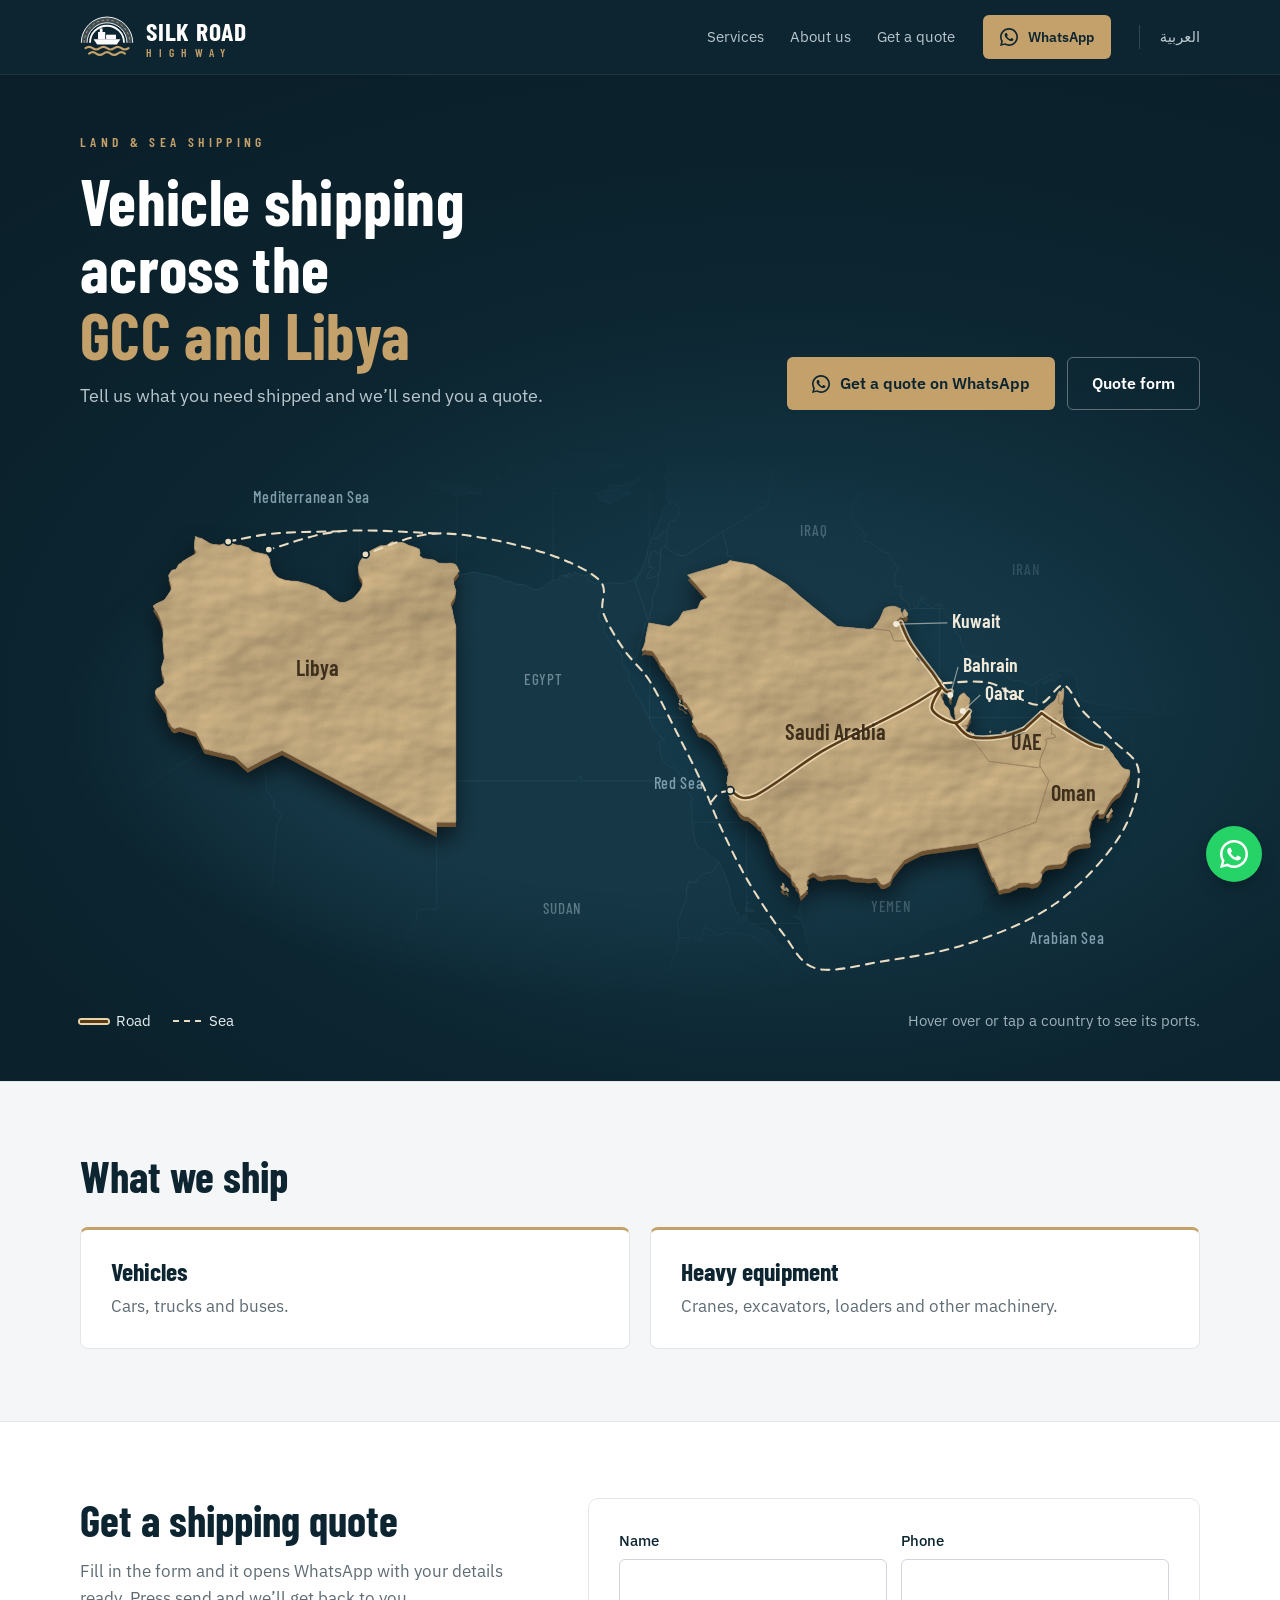
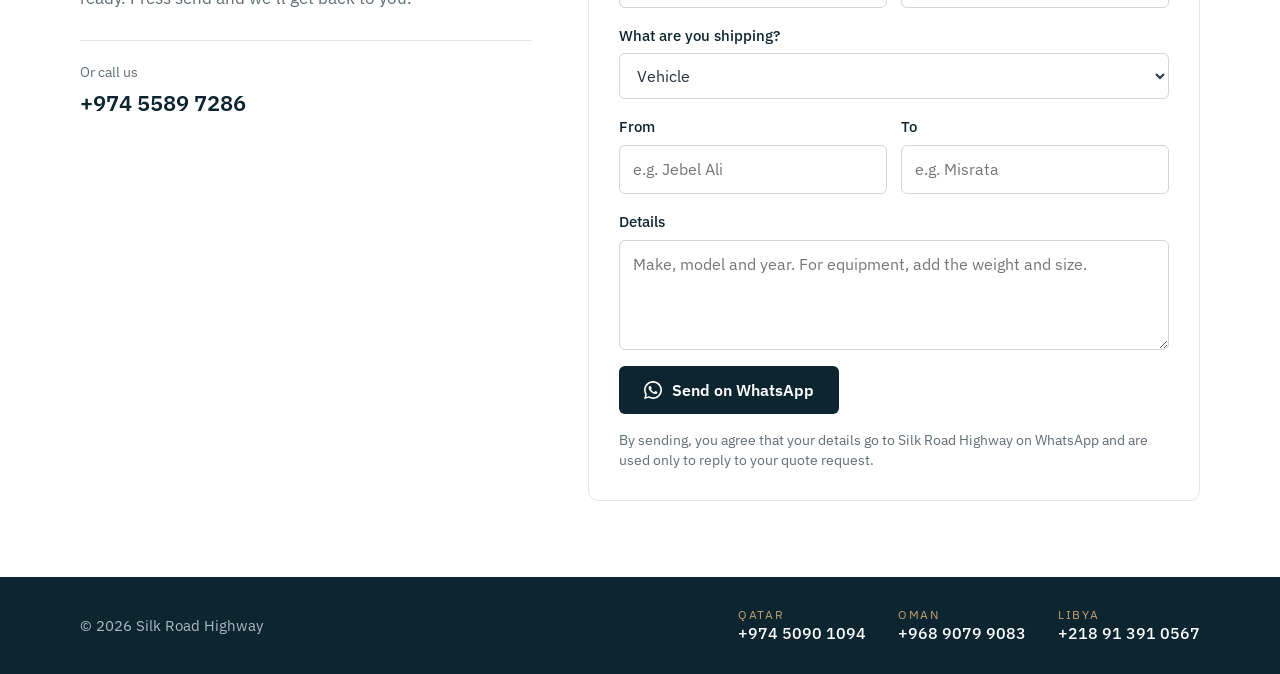
==== commit 5771ec4b: "Footer: Oman contact number Co-Authored-By: Claude Opus 5.5 <noreply@anthropic.com> Claude-Session: " ====
--- a/index.html
+++ b/index.html
@@ -128,7 +128,7 @@
   <span dir="ltr">© 2026 Silk Road Highway</span>
   <ul class="contacts">
     <li><span>Qatar</span><b dir="ltr">+974 5090 1094</b></li>
-    <li><span>Oman</span><b dir="ltr">+968 XXXXXXX</b></li>
+    <li><span>Oman</span><b dir="ltr">+968 9079 9083</b></li>
     <li><span>Libya</span><b dir="ltr">+218 91 391 0567</b></li>
   </ul>
 </div></footer>
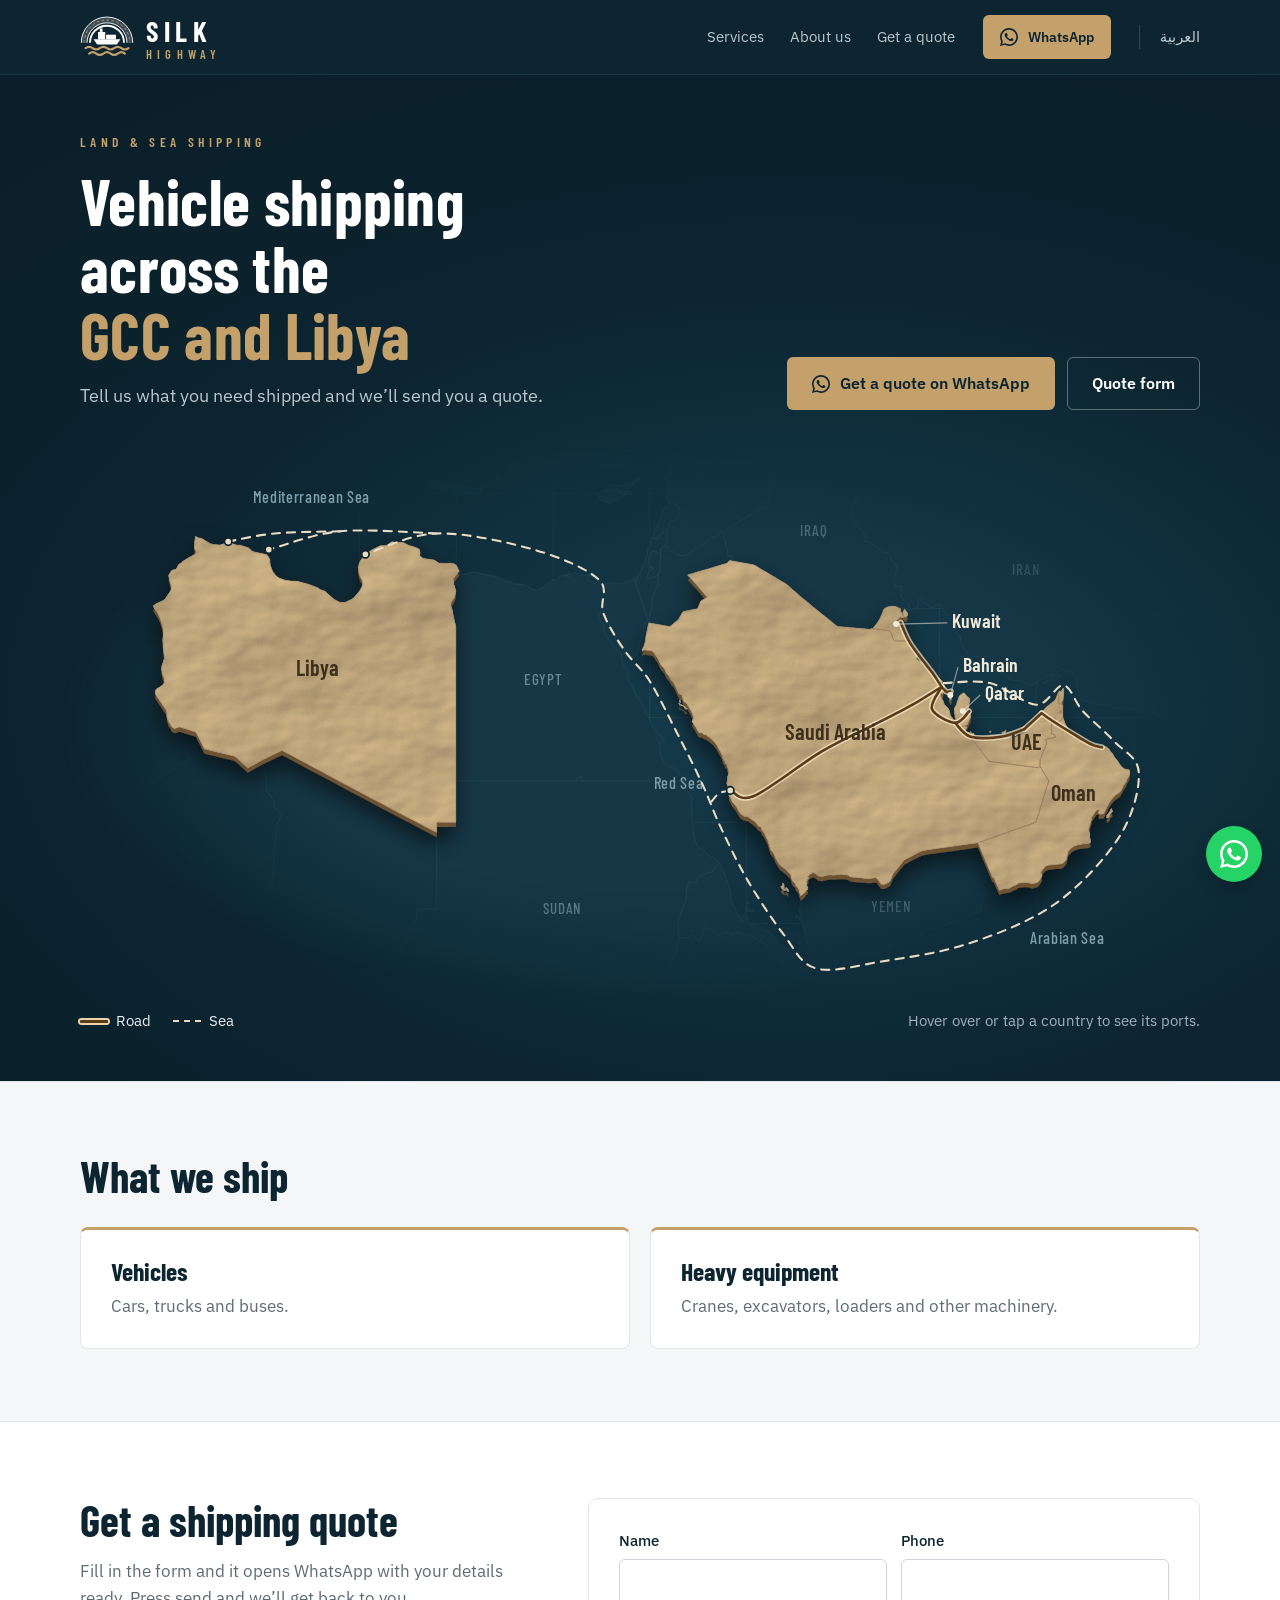
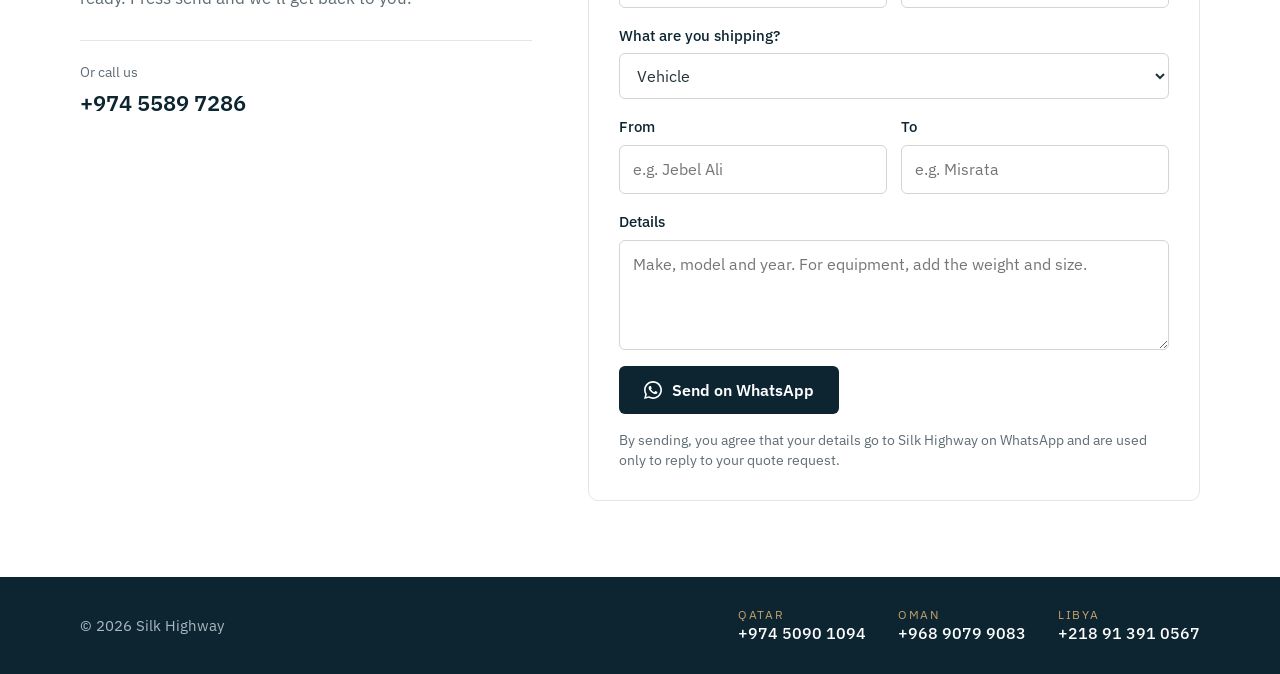
==== commit 3dff8a90: "Rename to Silk Highway Co-Authored-By: Claude Opus 5.5 <noreply@anthropic.com> Claude-Session: https" ====
--- a/index.html
+++ b/index.html
@@ -4,10 +4,10 @@
 <meta charset="utf-8">
 <meta name="viewport" content="width=device-width, initial-scale=1, viewport-fit=cover">
 <script>if(!('onpagereveal' in window))document.documentElement.classList.add('no-vt')</script>
-<title>Silk Road Highway | Vehicle Shipping</title>
+<title>Silk Highway | Vehicle Shipping</title>
 <meta name="description" content="Vehicle and heavy equipment shipping across the GCC and to Libya.">
 <meta name="theme-color" content="#ffffff">
-<meta property="og:title" content="Silk Road Highway | Vehicle Shipping">
+<meta property="og:title" content="Silk Highway | Vehicle Shipping">
 <meta property="og:description" content="Vehicle and heavy equipment shipping across the GCC and to Libya.">
 <link rel="icon" href="/assets/favicon.svg" type="image/svg+xml">
 <link rel="preconnect" href="https://fonts.googleapis.com">
@@ -20,13 +20,13 @@
 <body>
 <a class="skip" href="#main">Skip to content</a>
 <header><div class="wrap nav">
-  <a class="brand" href="/" aria-label="Silk Road Highway"><svg viewBox="0 0 60 48" aria-hidden="true" overflow="visible"><path d="M4.5 31 A25.5 25.5 0 0 1 55.5 31" fill="none" stroke="#3b4c55" stroke-width="7"/><path d="M1.3 31 A28.7 28.7 0 0 1 58.7 31" fill="none" stroke="#ffffff" stroke-width="1"/><path d="M7.7 31 A22.3 22.3 0 0 1 52.3 31" fill="none" stroke="#ffffff" stroke-width="1"/><path d="M4.5 31 A25.5 25.5 0 0 1 55.5 31" fill="none" stroke="#c4a06a" stroke-width="1" stroke-dasharray="3 2.6"/><path d="M11 31 A19 19 0 0 1 49 31" fill="none" stroke="#ffffff" stroke-width="2"/><path d="M15 27h30l-4 6H19z" fill="#ffffff"/><rect x="20" y="19" width="8" height="8" fill="#ffffff"/><rect x="22" y="15" width="3" height="4" fill="#ffffff"/><rect x="29" y="22" width="11" height="5" fill="#ffffff"/><path d="M6 37q4-3 8 0t8 0 8 0 8 0 8 0 8 0" fill="none" stroke="#c4a06a" stroke-width="2.4" stroke-linecap="round"/><path d="M10 43q4-3 8 0t8 0 8 0 8 0 8 0" fill="none" stroke="#c4a06a" stroke-width="2.4" stroke-linecap="round"/></svg><span class="words"><b>SILK ROAD</b><span>HIGHWAY</span></span></a>
+  <a class="brand" href="/" aria-label="Silk Highway"><svg viewBox="0 0 60 48" aria-hidden="true" overflow="visible"><path d="M4.5 31 A25.5 25.5 0 0 1 55.5 31" fill="none" stroke="#3b4c55" stroke-width="7"/><path d="M1.3 31 A28.7 28.7 0 0 1 58.7 31" fill="none" stroke="#ffffff" stroke-width="1"/><path d="M7.7 31 A22.3 22.3 0 0 1 52.3 31" fill="none" stroke="#ffffff" stroke-width="1"/><path d="M4.5 31 A25.5 25.5 0 0 1 55.5 31" fill="none" stroke="#c4a06a" stroke-width="1" stroke-dasharray="3 2.6"/><path d="M11 31 A19 19 0 0 1 49 31" fill="none" stroke="#ffffff" stroke-width="2"/><path d="M15 27h30l-4 6H19z" fill="#ffffff"/><rect x="20" y="19" width="8" height="8" fill="#ffffff"/><rect x="22" y="15" width="3" height="4" fill="#ffffff"/><rect x="29" y="22" width="11" height="5" fill="#ffffff"/><path d="M6 37q4-3 8 0t8 0 8 0 8 0 8 0 8 0" fill="none" stroke="#c4a06a" stroke-width="2.4" stroke-linecap="round"/><path d="M10 43q4-3 8 0t8 0 8 0 8 0 8 0" fill="none" stroke="#c4a06a" stroke-width="2.4" stroke-linecap="round"/></svg><span class="words"><b>SILK</b><span>HIGHWAY</span></span></a>
   <ul>
     <li><a href="#services">Services</a></li>
     <li><a href="/about">About us</a></li>
     <li><a href="#quote">Get a quote</a></li>
   </ul>
-  <a class="btn btn-primary" href="https://wa.me/97455897286?text=Hello%20Silk%20Road%20Highway%2C%20I%E2%80%99d%20like%20a%20shipping%20quote." target="_blank" rel="noopener"><svg viewBox="0 0 24 24" aria-hidden="true"><path d="M17.5 14.4c-.3-.1-1.8-.9-2-1s-.5-.1-.7.1-.8 1-.9 1.2-.3.2-.6.1-1.2-.5-2.3-1.4c-.9-.8-1.4-1.7-1.6-2s0-.5.1-.6l.4-.5.3-.5c.1-.2 0-.4 0-.5s-.7-1.6-.9-2.2c-.2-.6-.5-.5-.7-.5h-.6c-.2 0-.5.1-.8.4s-1 1-1 2.4 1 2.8 1.2 3 2 3.1 4.9 4.3c.7.3 1.2.5 1.6.6.7.2 1.3.2 1.8.1.6-.1 1.8-.7 2-1.4s.2-1.3.2-1.4-.3-.2-.6-.3zM12 21.8c-1.8 0-3.5-.5-5-1.4l-.4-.2-3.7 1 1-3.6-.2-.4C2.7 15.6 2.2 13.8 2.2 12 2.2 6.6 6.6 2.2 12 2.2S21.8 6.6 21.8 12 17.4 21.8 12 21.8zM12 0C5.4 0 0 5.4 0 12c0 2.1.6 4.2 1.6 6L0 24l6.2-1.6c1.8 1 3.8 1.5 5.8 1.5 6.6 0 12-5.4 12-12S18.6 0 12 0z"/></svg>WhatsApp</a>
+  <a class="btn btn-primary" href="https://wa.me/97450901094?text=Hello%20Silk%20Highway%2C%20I%E2%80%99d%20like%20a%20shipping%20quote." target="_blank" rel="noopener"><svg viewBox="0 0 24 24" aria-hidden="true"><path d="M17.5 14.4c-.3-.1-1.8-.9-2-1s-.5-.1-.7.1-.8 1-.9 1.2-.3.2-.6.1-1.2-.5-2.3-1.4c-.9-.8-1.4-1.7-1.6-2s0-.5.1-.6l.4-.5.3-.5c.1-.2 0-.4 0-.5s-.7-1.6-.9-2.2c-.2-.6-.5-.5-.7-.5h-.6c-.2 0-.5.1-.8.4s-1 1-1 2.4 1 2.8 1.2 3 2 3.1 4.9 4.3c.7.3 1.2.5 1.6.6.7.2 1.3.2 1.8.1.6-.1 1.8-.7 2-1.4s.2-1.3.2-1.4-.3-.2-.6-.3zM12 21.8c-1.8 0-3.5-.5-5-1.4l-.4-.2-3.7 1 1-3.6-.2-.4C2.7 15.6 2.2 13.8 2.2 12 2.2 6.6 6.6 2.2 12 2.2S21.8 6.6 21.8 12 17.4 21.8 12 21.8zM12 0C5.4 0 0 5.4 0 12c0 2.1.6 4.2 1.6 6L0 24l6.2-1.6c1.8 1 3.8 1.5 5.8 1.5 6.6 0 12-5.4 12-12S18.6 0 12 0z"/></svg>WhatsApp</a>
   <a class="lang" href="/ar" lang="ar">العربية</a>
 </div></header>
 
@@ -39,7 +39,7 @@
       <p>Tell us what you need shipped and we’ll send you a quote.</p>
     </div>
     <div class="actions">
-      <a class="btn btn-primary" href="https://wa.me/97455897286?text=Hello%20Silk%20Road%20Highway%2C%20I%E2%80%99d%20like%20a%20shipping%20quote." target="_blank" rel="noopener"><svg viewBox="0 0 24 24" aria-hidden="true"><path d="M17.5 14.4c-.3-.1-1.8-.9-2-1s-.5-.1-.7.1-.8 1-.9 1.2-.3.2-.6.1-1.2-.5-2.3-1.4c-.9-.8-1.4-1.7-1.6-2s0-.5.1-.6l.4-.5.3-.5c.1-.2 0-.4 0-.5s-.7-1.6-.9-2.2c-.2-.6-.5-.5-.7-.5h-.6c-.2 0-.5.1-.8.4s-1 1-1 2.4 1 2.8 1.2 3 2 3.1 4.9 4.3c.7.3 1.2.5 1.6.6.7.2 1.3.2 1.8.1.6-.1 1.8-.7 2-1.4s.2-1.3.2-1.4-.3-.2-.6-.3zM12 21.8c-1.8 0-3.5-.5-5-1.4l-.4-.2-3.7 1 1-3.6-.2-.4C2.7 15.6 2.2 13.8 2.2 12 2.2 6.6 6.6 2.2 12 2.2S21.8 6.6 21.8 12 17.4 21.8 12 21.8zM12 0C5.4 0 0 5.4 0 12c0 2.1.6 4.2 1.6 6L0 24l6.2-1.6c1.8 1 3.8 1.5 5.8 1.5 6.6 0 12-5.4 12-12S18.6 0 12 0z"/></svg>Get a quote on WhatsApp</a>
+      <a class="btn btn-primary" href="https://wa.me/97450901094?text=Hello%20Silk%20Highway%2C%20I%E2%80%99d%20like%20a%20shipping%20quote." target="_blank" rel="noopener"><svg viewBox="0 0 24 24" aria-hidden="true"><path d="M17.5 14.4c-.3-.1-1.8-.9-2-1s-.5-.1-.7.1-.8 1-.9 1.2-.3.2-.6.1-1.2-.5-2.3-1.4c-.9-.8-1.4-1.7-1.6-2s0-.5.1-.6l.4-.5.3-.5c.1-.2 0-.4 0-.5s-.7-1.6-.9-2.2c-.2-.6-.5-.5-.7-.5h-.6c-.2 0-.5.1-.8.4s-1 1-1 2.4 1 2.8 1.2 3 2 3.1 4.9 4.3c.7.3 1.2.5 1.6.6.7.2 1.3.2 1.8.1.6-.1 1.8-.7 2-1.4s.2-1.3.2-1.4-.3-.2-.6-.3zM12 21.8c-1.8 0-3.5-.5-5-1.4l-.4-.2-3.7 1 1-3.6-.2-.4C2.7 15.6 2.2 13.8 2.2 12 2.2 6.6 6.6 2.2 12 2.2S21.8 6.6 21.8 12 17.4 21.8 12 21.8zM12 0C5.4 0 0 5.4 0 12c0 2.1.6 4.2 1.6 6L0 24l6.2-1.6c1.8 1 3.8 1.5 5.8 1.5 6.6 0 12-5.4 12-12S18.6 0 12 0z"/></svg>Get a quote on WhatsApp</a>
       <a class="btn btn-outline" href="#quote">Quote form</a>
     </div>
   </div>
@@ -119,20 +119,20 @@
     <div class="field"><label for="q-details">Details</label>
       <textarea id="q-details" name="details" required placeholder="Make, model and year. For equipment, add the weight and size."></textarea></div>
     <button class="btn btn-primary" type="submit"><svg viewBox="0 0 24 24" aria-hidden="true"><path d="M17.5 14.4c-.3-.1-1.8-.9-2-1s-.5-.1-.7.1-.8 1-.9 1.2-.3.2-.6.1-1.2-.5-2.3-1.4c-.9-.8-1.4-1.7-1.6-2s0-.5.1-.6l.4-.5.3-.5c.1-.2 0-.4 0-.5s-.7-1.6-.9-2.2c-.2-.6-.5-.5-.7-.5h-.6c-.2 0-.5.1-.8.4s-1 1-1 2.4 1 2.8 1.2 3 2 3.1 4.9 4.3c.7.3 1.2.5 1.6.6.7.2 1.3.2 1.8.1.6-.1 1.8-.7 2-1.4s.2-1.3.2-1.4-.3-.2-.6-.3zM12 21.8c-1.8 0-3.5-.5-5-1.4l-.4-.2-3.7 1 1-3.6-.2-.4C2.7 15.6 2.2 13.8 2.2 12 2.2 6.6 6.6 2.2 12 2.2S21.8 6.6 21.8 12 17.4 21.8 12 21.8zM12 0C5.4 0 0 5.4 0 12c0 2.1.6 4.2 1.6 6L0 24l6.2-1.6c1.8 1 3.8 1.5 5.8 1.5 6.6 0 12-5.4 12-12S18.6 0 12 0z"/></svg>Send on WhatsApp</button>
-    <p class="form-note">By sending, you agree that your details go to Silk Road Highway on WhatsApp and are used only to reply to your quote request.</p>
+    <p class="form-note">By sending, you agree that your details go to Silk Highway on WhatsApp and are used only to reply to your quote request.</p>
   </form>
 </div></section>
 </main>
 
 <footer><div class="wrap">
-  <span dir="ltr">© 2026 Silk Road Highway</span>
+  <span dir="ltr">© 2026 Silk Highway</span>
   <ul class="contacts">
     <li><span>Qatar</span><b dir="ltr">+974 5090 1094</b></li>
     <li><span>Oman</span><b dir="ltr">+968 9079 9083</b></li>
     <li><span>Libya</span><b dir="ltr">+218 91 391 0567</b></li>
   </ul>
 </div></footer>
-<a class="wa" href="https://wa.me/97455897286?text=Hello%20Silk%20Road%20Highway%2C%20I%E2%80%99d%20like%20a%20shipping%20quote." target="_blank" rel="noopener" aria-label="WhatsApp"><svg viewBox="0 0 24 24" aria-hidden="true"><path d="M17.5 14.4c-.3-.1-1.8-.9-2-1s-.5-.1-.7.1-.8 1-.9 1.2-.3.2-.6.1-1.2-.5-2.3-1.4c-.9-.8-1.4-1.7-1.6-2s0-.5.1-.6l.4-.5.3-.5c.1-.2 0-.4 0-.5s-.7-1.6-.9-2.2c-.2-.6-.5-.5-.7-.5h-.6c-.2 0-.5.1-.8.4s-1 1-1 2.4 1 2.8 1.2 3 2 3.1 4.9 4.3c.7.3 1.2.5 1.6.6.7.2 1.3.2 1.8.1.6-.1 1.8-.7 2-1.4s.2-1.3.2-1.4-.3-.2-.6-.3zM12 21.8c-1.8 0-3.5-.5-5-1.4l-.4-.2-3.7 1 1-3.6-.2-.4C2.7 15.6 2.2 13.8 2.2 12 2.2 6.6 6.6 2.2 12 2.2S21.8 6.6 21.8 12 17.4 21.8 12 21.8zM12 0C5.4 0 0 5.4 0 12c0 2.1.6 4.2 1.6 6L0 24l6.2-1.6c1.8 1 3.8 1.5 5.8 1.5 6.6 0 12-5.4 12-12S18.6 0 12 0z"/></svg></a>
+<a class="wa" href="https://wa.me/97450901094?text=Hello%20Silk%20Highway%2C%20I%E2%80%99d%20like%20a%20shipping%20quote." target="_blank" rel="noopener" aria-label="WhatsApp"><svg viewBox="0 0 24 24" aria-hidden="true"><path d="M17.5 14.4c-.3-.1-1.8-.9-2-1s-.5-.1-.7.1-.8 1-.9 1.2-.3.2-.6.1-1.2-.5-2.3-1.4c-.9-.8-1.4-1.7-1.6-2s0-.5.1-.6l.4-.5.3-.5c.1-.2 0-.4 0-.5s-.7-1.6-.9-2.2c-.2-.6-.5-.5-.7-.5h-.6c-.2 0-.5.1-.8.4s-1 1-1 2.4 1 2.8 1.2 3 2 3.1 4.9 4.3c.7.3 1.2.5 1.6.6.7.2 1.3.2 1.8.1.6-.1 1.8-.7 2-1.4s.2-1.3.2-1.4-.3-.2-.6-.3zM12 21.8c-1.8 0-3.5-.5-5-1.4l-.4-.2-3.7 1 1-3.6-.2-.4C2.7 15.6 2.2 13.8 2.2 12 2.2 6.6 6.6 2.2 12 2.2S21.8 6.6 21.8 12 17.4 21.8 12 21.8zM12 0C5.4 0 0 5.4 0 12c0 2.1.6 4.2 1.6 6L0 24l6.2-1.6c1.8 1 3.8 1.5 5.8 1.5 6.6 0 12-5.4 12-12S18.6 0 12 0z"/></svg></a>
 <script src="/assets/site.js" defer></script>
 </body>
 </html>
--- a/assets/style.css
+++ b/assets/style.css
@@ -31,8 +31,8 @@
 .brand{display:flex;align-items:center;gap:12px;text-decoration:none}
 .brand svg{width:54px;height:43px;flex:none}
 .brand .words{display:flex;flex-direction:column;line-height:1;font-family:"Barlow Condensed",sans-serif}
-.brand b{font-size:1.6rem;font-weight:700;letter-spacing:.03em;color:#fff}
-.brand span{font-size:.72rem;font-weight:600;letter-spacing:.62em;color:var(--gold);margin-top:3px}
+.brand b{font-size:1.75rem;font-weight:700;letter-spacing:.2em;color:#fff}
+.brand span{font-size:.78rem;font-weight:600;letter-spacing:.42em;color:var(--gold);margin-top:3px}
 .nav ul{display:flex;gap:26px;list-style:none;margin:0 0 0 auto;padding:0}
 html[dir="rtl"] .nav ul{margin:0 auto 0 0}
 .nav ul a{text-decoration:none;color:#b9c7ce;font-size:.95rem}
@@ -187,7 +187,7 @@
 @media (max-width:520px){
   .row{grid-template-columns:1fr}
   .nav .btn{display:none}
-  .brand b{font-size:1.4rem}
+  .brand b{font-size:1.5rem}
   form{padding:20px}
   form .btn,.actions .btn{flex:1 1 100%}
   footer{padding-bottom:96px}
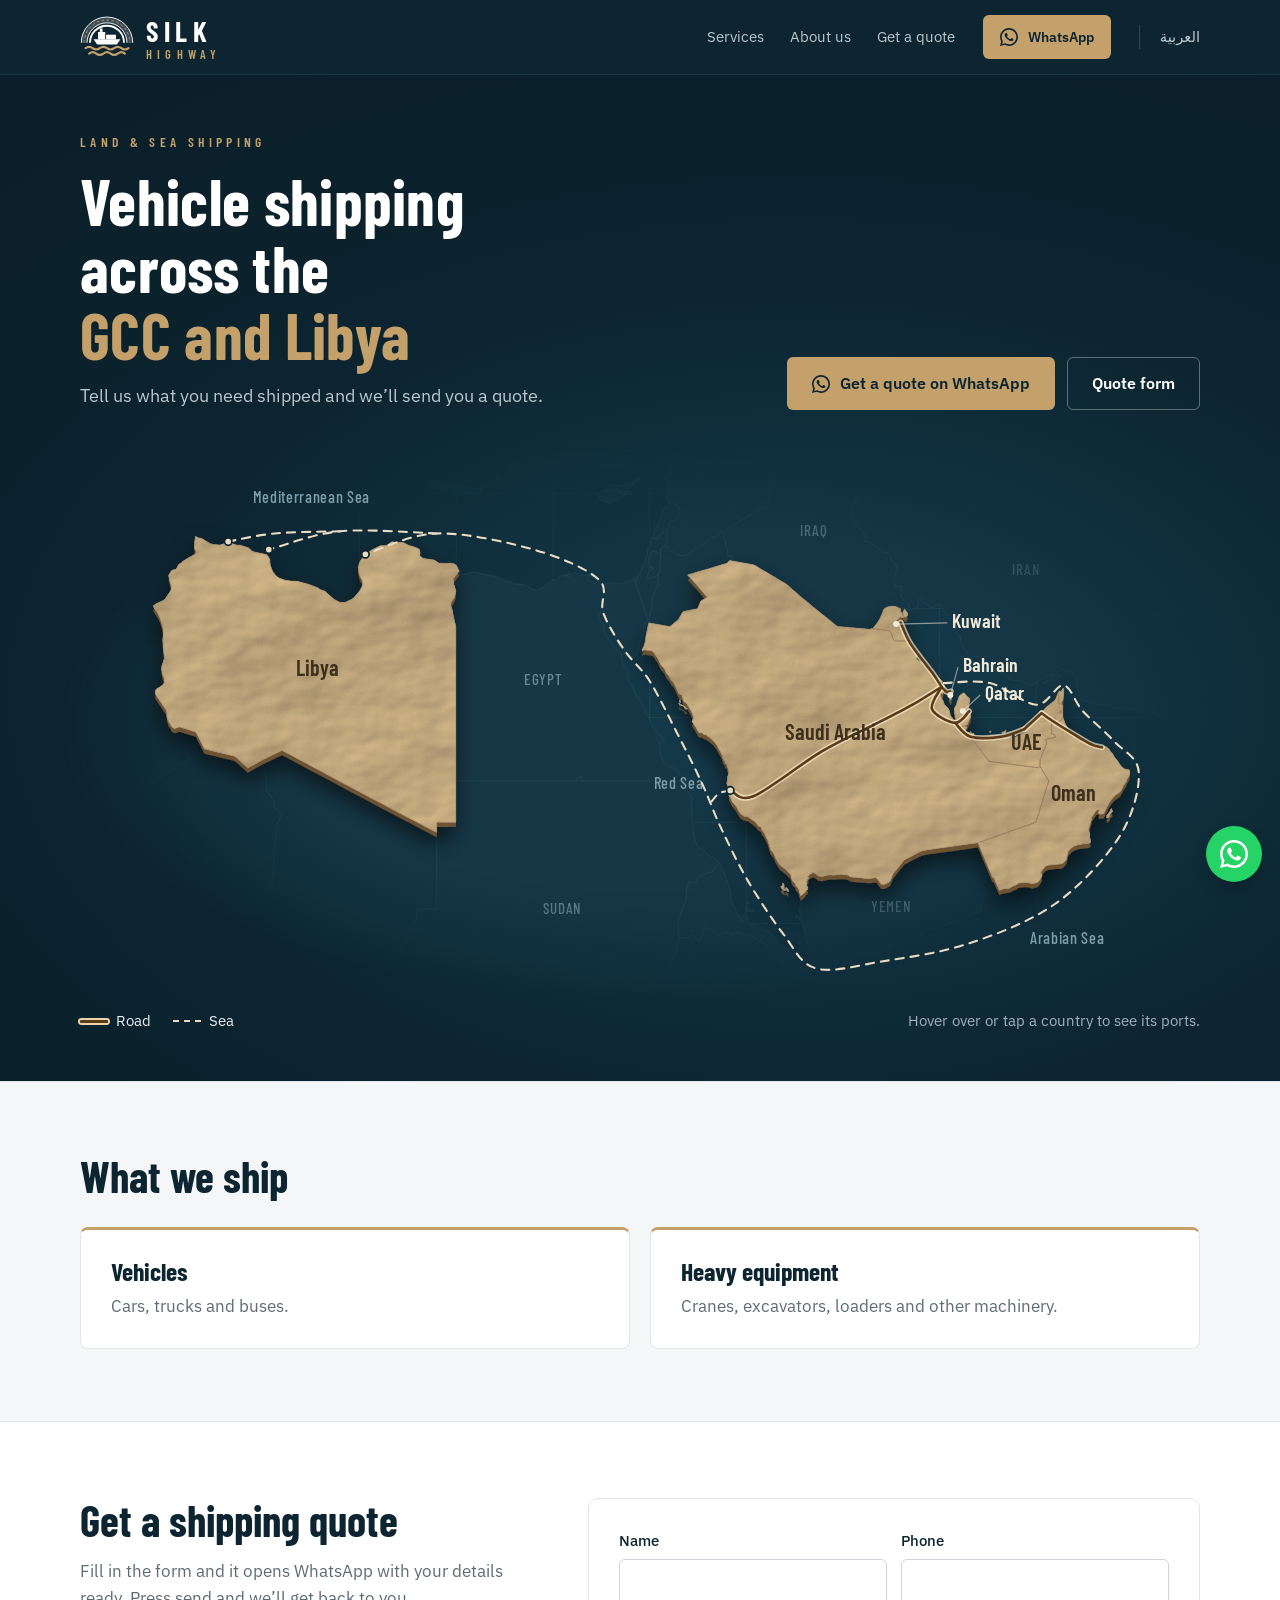
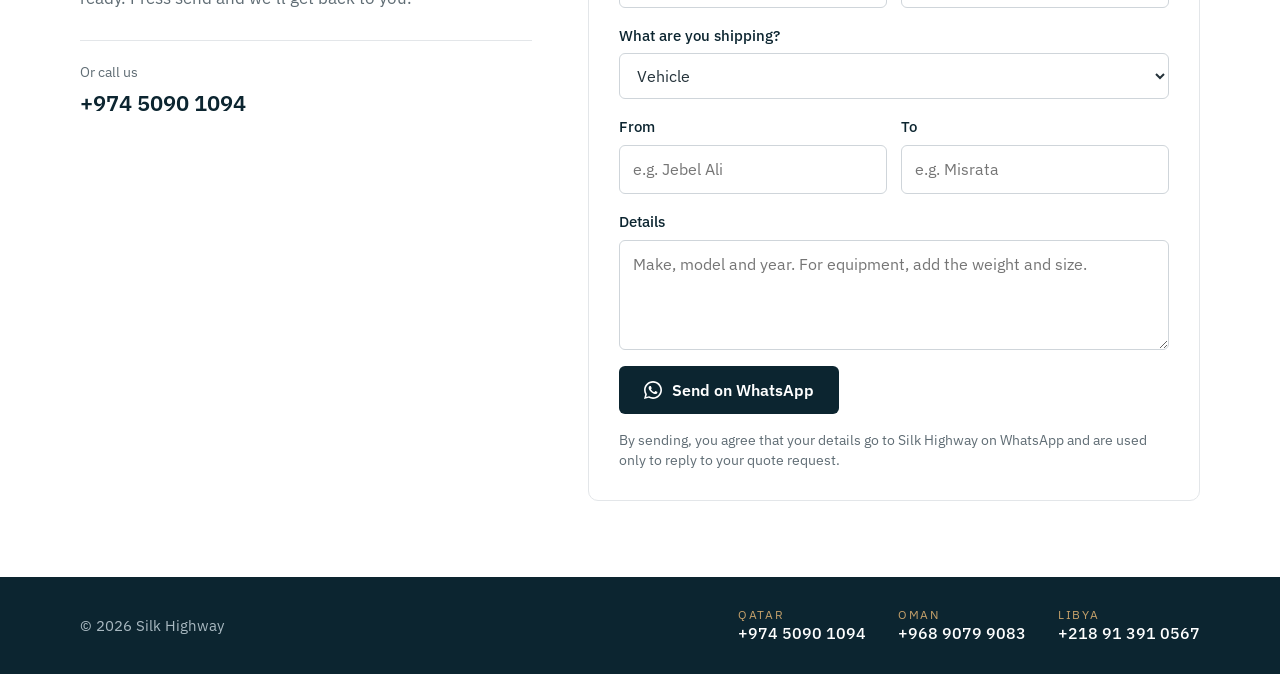
==== commit fe8f5787: "Call number changed to +974 5090 1094 Co-Authored-By: Claude Opus 5.5 <noreply@anthropic.com> Claude" ====
--- a/index.html
+++ b/index.html
@@ -98,7 +98,7 @@
   <div class="side">
     <h2>Get a shipping quote</h2>
     <p>Fill in the form and it opens WhatsApp with your details ready. Press send and we’ll get back to you.</p>
-    <div class="call"><small>Or call us</small><a href="tel:+97455897286" dir="ltr">+974 5589 7286</a></div>
+    <div class="call"><small>Or call us</small><a href="tel:+97450901094" dir="ltr">+974 5090 1094</a></div>
   </div>
   <form class="quote-form" novalidate>
     <div class="row">
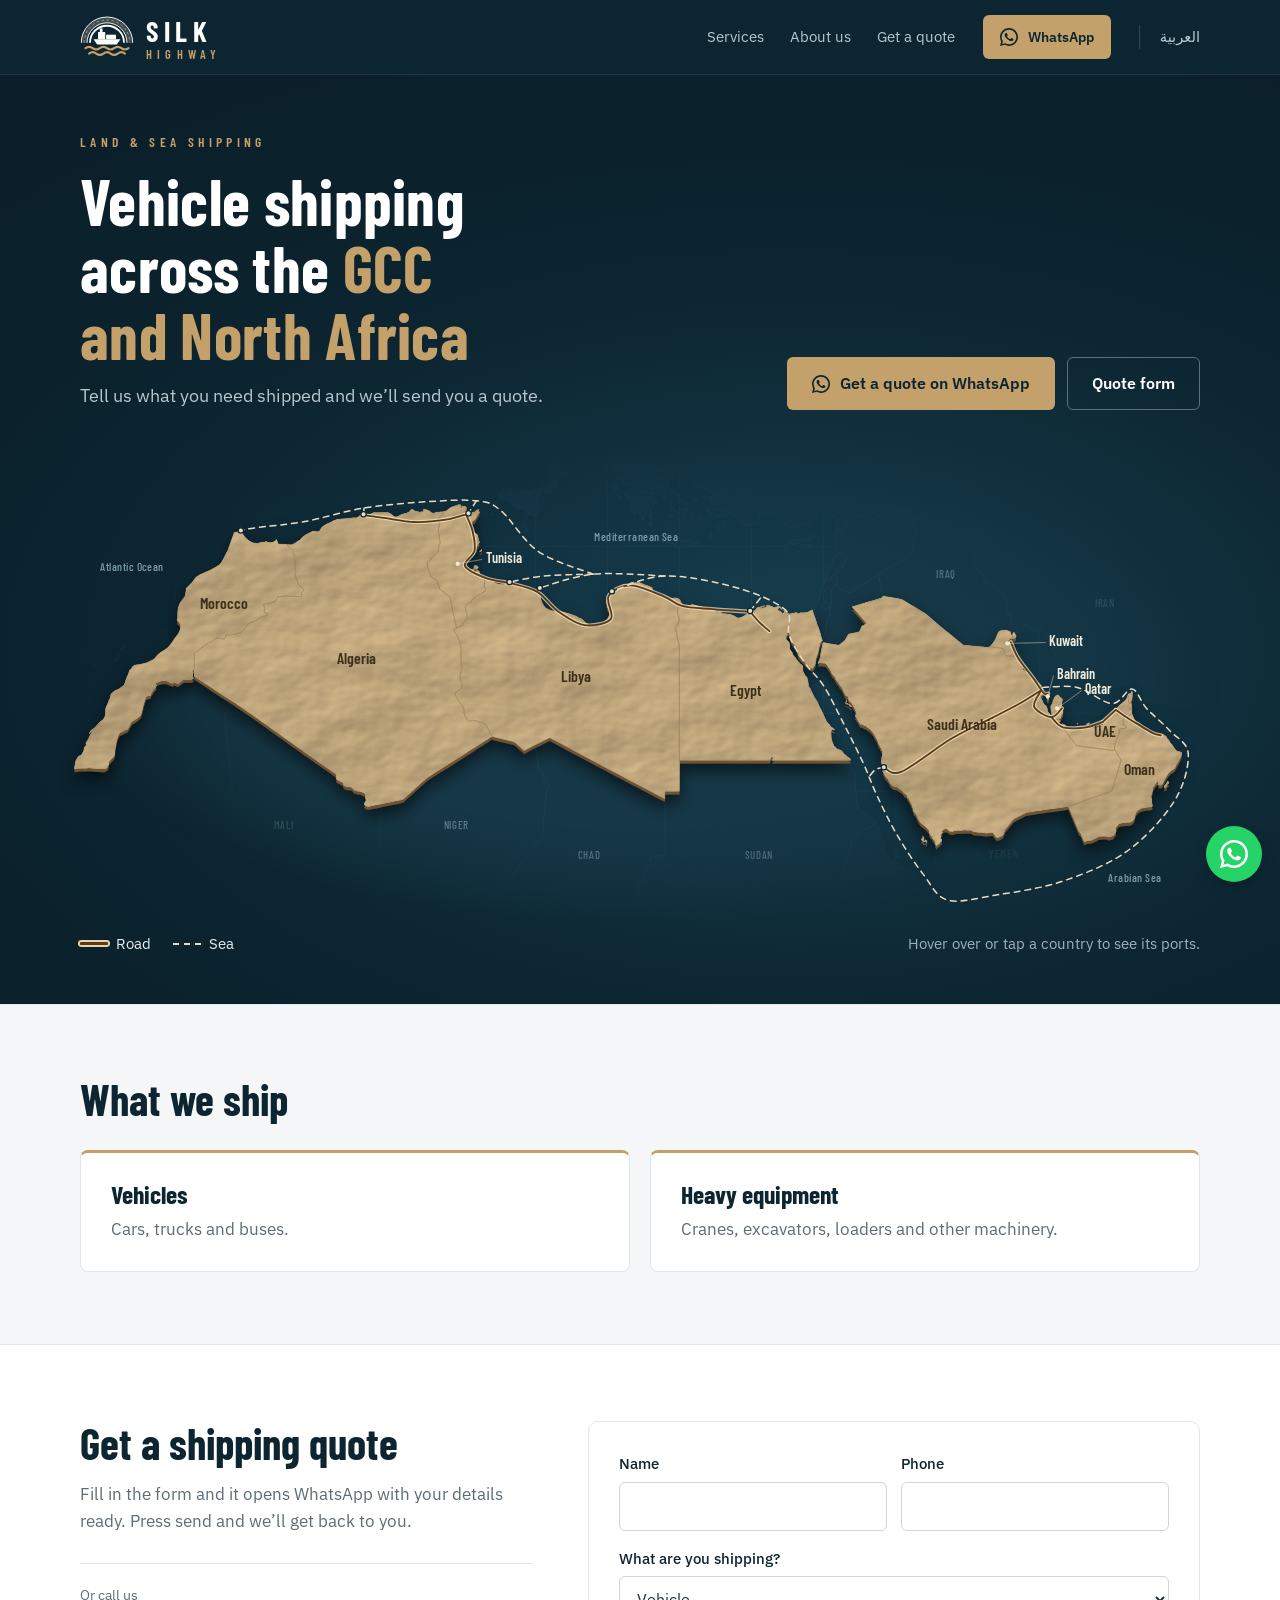
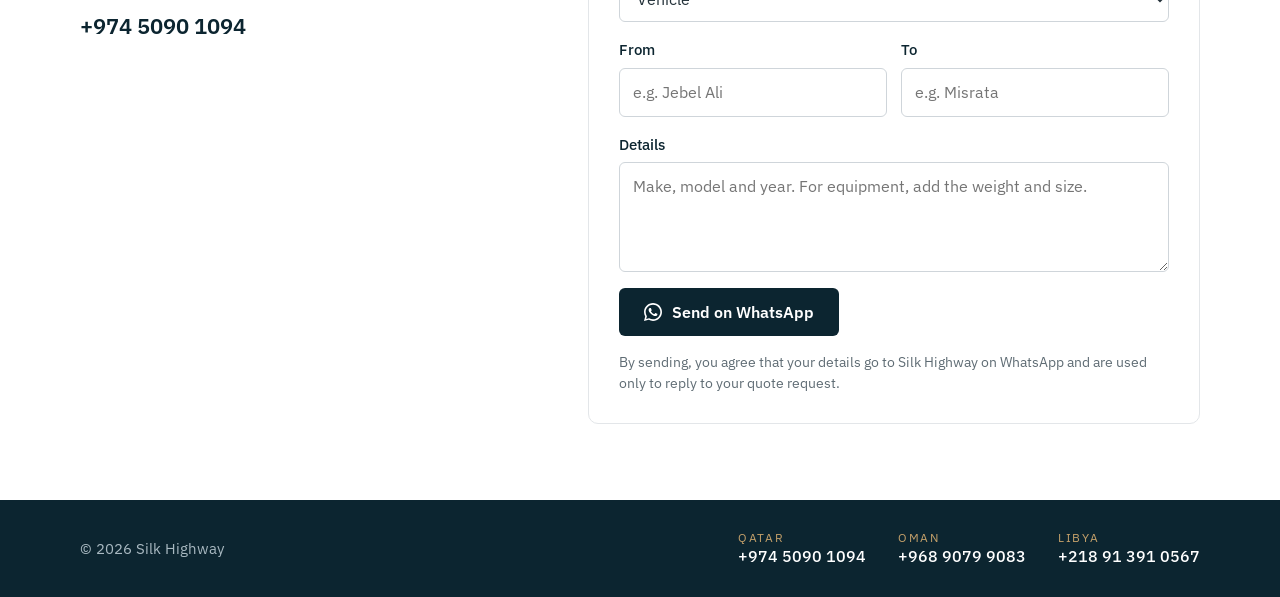
==== commit 0a55f93f: "Add Egypt, Tunisia, Algeria and Morocco: map, ports, routes and text Co-Authored-By: Claude Opus 5.5" ====
--- a/index.html
+++ b/index.html
@@ -5,10 +5,10 @@
 <meta name="viewport" content="width=device-width, initial-scale=1, viewport-fit=cover">
 <script>if(!('onpagereveal' in window))document.documentElement.classList.add('no-vt')</script>
 <title>Silk Highway | Vehicle Shipping</title>
-<meta name="description" content="Vehicle and heavy equipment shipping across the GCC and to Libya.">
+<meta name="description" content="Vehicle and heavy equipment shipping across the GCC and North Africa.">
 <meta name="theme-color" content="#ffffff">
 <meta property="og:title" content="Silk Highway | Vehicle Shipping">
-<meta property="og:description" content="Vehicle and heavy equipment shipping across the GCC and to Libya.">
+<meta property="og:description" content="Vehicle and heavy equipment shipping across the GCC and North Africa.">
 <link rel="icon" href="/assets/favicon.svg" type="image/svg+xml">
 <link rel="preconnect" href="https://fonts.googleapis.com">
 <link rel="preconnect" href="https://fonts.gstatic.com" crossorigin>
@@ -26,7 +26,7 @@
     <li><a href="/about">About us</a></li>
     <li><a href="#quote">Get a quote</a></li>
   </ul>
-  <a class="btn btn-primary" href="https://wa.me/97450901094?text=Hello%20Silk%20Highway%2C%20I%E2%80%99d%20like%20a%20shipping%20quote." target="_blank" rel="noopener"><svg viewBox="0 0 24 24" aria-hidden="true"><path d="M17.5 14.4c-.3-.1-1.8-.9-2-1s-.5-.1-.7.1-.8 1-.9 1.2-.3.2-.6.1-1.2-.5-2.3-1.4c-.9-.8-1.4-1.7-1.6-2s0-.5.1-.6l.4-.5.3-.5c.1-.2 0-.4 0-.5s-.7-1.6-.9-2.2c-.2-.6-.5-.5-.7-.5h-.6c-.2 0-.5.1-.8.4s-1 1-1 2.4 1 2.8 1.2 3 2 3.1 4.9 4.3c.7.3 1.2.5 1.6.6.7.2 1.3.2 1.8.1.6-.1 1.8-.7 2-1.4s.2-1.3.2-1.4-.3-.2-.6-.3zM12 21.8c-1.8 0-3.5-.5-5-1.4l-.4-.2-3.7 1 1-3.6-.2-.4C2.7 15.6 2.2 13.8 2.2 12 2.2 6.6 6.6 2.2 12 2.2S21.8 6.6 21.8 12 17.4 21.8 12 21.8zM12 0C5.4 0 0 5.4 0 12c0 2.1.6 4.2 1.6 6L0 24l6.2-1.6c1.8 1 3.8 1.5 5.8 1.5 6.6 0 12-5.4 12-12S18.6 0 12 0z"/></svg>WhatsApp</a>
+  <a class="btn btn-primary" href="https://wa.me/97450901094?text=Hello%20Silk%20Highway%2C%20I%E2%80%99d%20like%20a%20shipping%20quote.%0A%D9%85%D8%B1%D8%AD%D8%A8%D8%A7%D9%8B%20Silk%20Highway%D8%8C%20%D8%A3%D8%B1%D9%8A%D8%AF%20%D8%B9%D8%B1%D8%B6%20%D8%B3%D8%B9%D8%B1%20%D8%B4%D8%AD%D9%86." target="_blank" rel="noopener"><svg viewBox="0 0 24 24" aria-hidden="true"><path d="M17.5 14.4c-.3-.1-1.8-.9-2-1s-.5-.1-.7.1-.8 1-.9 1.2-.3.2-.6.1-1.2-.5-2.3-1.4c-.9-.8-1.4-1.7-1.6-2s0-.5.1-.6l.4-.5.3-.5c.1-.2 0-.4 0-.5s-.7-1.6-.9-2.2c-.2-.6-.5-.5-.7-.5h-.6c-.2 0-.5.1-.8.4s-1 1-1 2.4 1 2.8 1.2 3 2 3.1 4.9 4.3c.7.3 1.2.5 1.6.6.7.2 1.3.2 1.8.1.6-.1 1.8-.7 2-1.4s.2-1.3.2-1.4-.3-.2-.6-.3zM12 21.8c-1.8 0-3.5-.5-5-1.4l-.4-.2-3.7 1 1-3.6-.2-.4C2.7 15.6 2.2 13.8 2.2 12 2.2 6.6 6.6 2.2 12 2.2S21.8 6.6 21.8 12 17.4 21.8 12 21.8zM12 0C5.4 0 0 5.4 0 12c0 2.1.6 4.2 1.6 6L0 24l6.2-1.6c1.8 1 3.8 1.5 5.8 1.5 6.6 0 12-5.4 12-12S18.6 0 12 0z"/></svg>WhatsApp</a>
   <a class="lang" href="/ar" lang="ar">العربية</a>
 </div></header>
 
@@ -35,19 +35,19 @@
   <div class="hero-top">
     <div>
       <span class="eyebrow">Land &amp; sea shipping</span>
-      <h1>Vehicle shipping across the <em>GCC and Libya</em></h1>
+      <h1>Vehicle shipping across the <em>GCC and North Africa</em></h1>
       <p>Tell us what you need shipped and we’ll send you a quote.</p>
     </div>
     <div class="actions">
-      <a class="btn btn-primary" href="https://wa.me/97450901094?text=Hello%20Silk%20Highway%2C%20I%E2%80%99d%20like%20a%20shipping%20quote." target="_blank" rel="noopener"><svg viewBox="0 0 24 24" aria-hidden="true"><path d="M17.5 14.4c-.3-.1-1.8-.9-2-1s-.5-.1-.7.1-.8 1-.9 1.2-.3.2-.6.1-1.2-.5-2.3-1.4c-.9-.8-1.4-1.7-1.6-2s0-.5.1-.6l.4-.5.3-.5c.1-.2 0-.4 0-.5s-.7-1.6-.9-2.2c-.2-.6-.5-.5-.7-.5h-.6c-.2 0-.5.1-.8.4s-1 1-1 2.4 1 2.8 1.2 3 2 3.1 4.9 4.3c.7.3 1.2.5 1.6.6.7.2 1.3.2 1.8.1.6-.1 1.8-.7 2-1.4s.2-1.3.2-1.4-.3-.2-.6-.3zM12 21.8c-1.8 0-3.5-.5-5-1.4l-.4-.2-3.7 1 1-3.6-.2-.4C2.7 15.6 2.2 13.8 2.2 12 2.2 6.6 6.6 2.2 12 2.2S21.8 6.6 21.8 12 17.4 21.8 12 21.8zM12 0C5.4 0 0 5.4 0 12c0 2.1.6 4.2 1.6 6L0 24l6.2-1.6c1.8 1 3.8 1.5 5.8 1.5 6.6 0 12-5.4 12-12S18.6 0 12 0z"/></svg>Get a quote on WhatsApp</a>
+      <a class="btn btn-primary" href="https://wa.me/97450901094?text=Hello%20Silk%20Highway%2C%20I%E2%80%99d%20like%20a%20shipping%20quote.%0A%D9%85%D8%B1%D8%AD%D8%A8%D8%A7%D9%8B%20Silk%20Highway%D8%8C%20%D8%A3%D8%B1%D9%8A%D8%AF%20%D8%B9%D8%B1%D8%B6%20%D8%B3%D8%B9%D8%B1%20%D8%B4%D8%AD%D9%86." target="_blank" rel="noopener"><svg viewBox="0 0 24 24" aria-hidden="true"><path d="M17.5 14.4c-.3-.1-1.8-.9-2-1s-.5-.1-.7.1-.8 1-.9 1.2-.3.2-.6.1-1.2-.5-2.3-1.4c-.9-.8-1.4-1.7-1.6-2s0-.5.1-.6l.4-.5.3-.5c.1-.2 0-.4 0-.5s-.7-1.6-.9-2.2c-.2-.6-.5-.5-.7-.5h-.6c-.2 0-.5.1-.8.4s-1 1-1 2.4 1 2.8 1.2 3 2 3.1 4.9 4.3c.7.3 1.2.5 1.6.6.7.2 1.3.2 1.8.1.6-.1 1.8-.7 2-1.4s.2-1.3.2-1.4-.3-.2-.6-.3zM12 21.8c-1.8 0-3.5-.5-5-1.4l-.4-.2-3.7 1 1-3.6-.2-.4C2.7 15.6 2.2 13.8 2.2 12 2.2 6.6 6.6 2.2 12 2.2S21.8 6.6 21.8 12 17.4 21.8 12 21.8zM12 0C5.4 0 0 5.4 0 12c0 2.1.6 4.2 1.6 6L0 24l6.2-1.6c1.8 1 3.8 1.5 5.8 1.5 6.6 0 12-5.4 12-12S18.6 0 12 0z"/></svg>Get a quote on WhatsApp</a>
       <a class="btn btn-outline" href="#quote">Quote form</a>
     </div>
   </div>
   <div class="map"><div class="map-inner">
-    <svg viewBox="0 0 1000 480" direction="ltr" role="img" aria-label="Map of the countries we ship to: the six Gulf countries and Libya">
+    <svg viewBox="0 0 1400 579" direction="ltr" role="img" aria-label="Map of the countries we ship to: the six Gulf countries and North Africa">
 <defs>
   <radialGradient id="seaGrad" cx="62%" cy="38%" r="80%"><stop offset="0" stop-color="#173f50"/><stop offset="1" stop-color="#0a1f29"/></radialGradient>
-  <filter id="relief" filterUnits="userSpaceOnUse" x="0" y="0" width="1000" height="480" color-interpolation-filters="sRGB">
+  <filter id="relief" filterUnits="userSpaceOnUse" x="0" y="0" width="1400" height="579" color-interpolation-filters="sRGB">
     <feTurbulence type="fractalNoise" baseFrequency="0.0055 0.0085" numOctaves="5" seed="23" result="noise"/>
     <feDiffuseLighting in="noise" surfaceScale="4" diffuseConstant="1.2" lighting-color="#fff6e6" result="light">
       <feDistantLight azimuth="225" elevation="42"/>
@@ -55,26 +55,26 @@
     <feComposite in="light" in2="SourceGraphic" operator="in" result="lit"/>
     <feBlend in="lit" in2="SourceGraphic" mode="multiply"/>
   </filter>
-  <filter id="lift" filterUnits="userSpaceOnUse" x="0" y="0" width="1000" height="480">
+  <filter id="lift" filterUnits="userSpaceOnUse" x="0" y="0" width="1400" height="579">
     <feDropShadow dx="0" dy="9" stdDeviation="9" flood-color="#000" flood-opacity=".55"/>
   </filter>
   <radialGradient id="fadeGrad" cx="50%" cy="50%" r="50%"><stop offset=".6" stop-color="#fff"/><stop offset="1" stop-color="#000"/></radialGradient>
-  <mask id="fade" maskUnits="userSpaceOnUse" x="0" y="0" width="1000" height="480"><rect width="1000" height="480" fill="url(#fadeGrad)"/></mask>
+  <mask id="fade" maskUnits="userSpaceOnUse" x="0" y="0" width="1400" height="579"><rect width="1400" height="579" fill="url(#fadeGrad)"/></mask>
 </defs>
 <g mask="url(#fade)">
-<path class="grat" d="M8.3,480L8.3,279.6L8.3,0M91.7,480L91.7,279.6L91.7,0M175,480L175,279.6L175,0M258.3,480L258.3,279.6L258.3,0M341.7,480L341.7,279.6L341.7,0M425,480L425,279.6L425,0M508.3,480L508.3,279.6L508.3,0M591.7,480L591.7,279.6L591.7,0M675,480L675,279.6L675,0M758.3,480L758.3,279.6L758.3,0M841.7,480L841.7,279.6L841.7,0M925,480L925,279.6L925,0M0,411.7L8.3,411.7L50,411.7L91.7,411.7L133.3,411.7L175,411.7L216.7,411.7L258.3,411.7L300,411.7L341.7,411.7L383.3,411.7L425,411.7L466.7,411.7L508.3,411.7L550,411.7L591.7,411.7L633.3,411.7L675,411.7L716.7,411.7L758.3,411.7L800,411.7L841.7,411.7L883.3,411.7L925,411.7L966.7,411.7L1000,411.7M0,324.3L8.3,324.3L50,324.3L91.7,324.3L133.3,324.3L175,324.3L216.7,324.3L258.3,324.3L300,324.3L341.7,324.3L383.3,324.3L425,324.3L466.7,324.3L508.3,324.3L550,324.3L591.7,324.3L633.3,324.3L675,324.3L716.7,324.3L758.3,324.3L800,324.3L841.7,324.3L883.3,324.3L925,324.3L966.7,324.3L1000,324.3M0,234.1L8.3,234.1L50,234.1L91.7,234.1L133.3,234.1L175,234.1L216.7,234.1L258.3,234.1L300,234.1L341.7,234.1L383.3,234.1L425,234.1L466.7,234.1L508.3,234.1L550,234.1L591.7,234.1L633.3,234.1L675,234.1L716.7,234.1L758.3,234.1L800,234.1L841.7,234.1L883.3,234.1L925,234.1L966.7,234.1L1000,234.1M0,140.1L8.3,140.1L50,140.1L91.7,140.1L133.3,140.1L175,140.1L216.7,140.1L258.3,140.1L300,140.1L341.7,140.1L383.3,140.1L425,140.1L466.7,140.1L508.3,140.1L550,140.1L591.7,140.1L633.3,140.1L675,140.1L716.7,140.1L758.3,140.1L800,140.1L841.7,140.1L883.3,140.1L925,140.1L966.7,140.1L1000,140.1M0,41.2L8.3,41.2L50,41.2L91.7,41.2L133.3,41.2L175,41.2L216.7,41.2L258.3,41.2L300,41.2L341.7,41.2L383.3,41.2L425,41.2L466.7,41.2L508.3,41.2L550,41.2L591.7,41.2L633.3,41.2L675,41.2L716.7,41.2L758.3,41.2L800,41.2L841.7,41.2L883.3,41.2L925,41.2L966.7,41.2L1000,41.2"/>
-<g class="other"><path d="M809.7,383.1L801.3,386.3L799.1,387.6L797.1,389.3L795.6,391.4L794.6,395.2L795.3,398.6L795.3,400.4L793.1,401.6L791.1,402.5L788.9,403.8L787.5,404.1L786.3,405.2L785.1,405.9L780.4,407.8L775.2,409.3L767.1,411.1L764,413L761.1,414.3L756.8,414.7L750.8,416.5L747.5,417.9L743.4,420.3L742.5,421.1L741.8,422.8L740.5,424.3L738,426.8L736.1,428.1L734.9,428.1L732.5,428.8L729.6,429L724.8,428.1L723.6,428.7L722.6,429.7L718.9,431.3L715.1,434.7L712.4,435.6L707.9,436.7L704.8,438.1L702.7,438.7L700.1,439L695.1,438.8L690.3,439.3L686,440.3L683.9,442.1L681.6,444.9L677.7,446.1L676.8,447.1L675.6,449.2L673.2,449.8L670.9,450.1L668.6,449.2L664.3,451.7L662.7,452.2L660.2,452.2L658.4,452.8L657.2,452.6L655.6,451.6L652.2,450.4L649.8,451.2L649.6,448.8L645.5,441.5L646.4,435.1L646.4,434.2L645.6,431.3L643.2,428.8L643.2,425.4L642.4,423.1L641.8,420.6L642,420L642,419.4L640.8,415.6L640.4,414.9L640.2,414.1L640.6,413.5L640.6,412.8L639.9,411.6L639.3,409.4L636,407.7L636.6,406.1L637.3,406.7L638.1,407.1L638.3,406.1L638.3,405.3L636.9,400.4L639,393.9L638.3,388L641.4,385.6L642.2,384.9L642.7,384.2L643.4,382.9L644.4,382.5L644.8,381L644.7,380.3L644.1,379.7L643.6,378L643.8,376L644,375.1L644.3,373.5L645.3,372.9L645.6,372.4L644.8,371.4L644.9,370.8L646.7,369.1L647.4,368.6L648.6,368L649.6,368L650.7,368.3L651.6,368.8L652.5,369.7L653.6,370.7L655.1,371L656.1,370.9L657,371.4L657.6,371.1L658.5,370.6L659.7,370.7L660.9,370.1L664.2,369.8L667.4,370L670.8,369.5L674.1,369.5L677.4,369.6L678.2,369.7L678.9,370L681.8,371.5L683.9,371.8L688.2,372.2L692.9,372.6L696.8,373L700.2,372.7L703.1,372.3L703.8,372.4L704.6,373.3L706.4,375.7L707.9,377.9L710.7,378L712.5,377.1L714.5,376L715.7,375.1L717.1,371.5L718,369.2L720,366.6L721.8,364.4L724.1,361.5L725.4,360L727.9,356.8L730.2,355.6L734.9,353.2L739.4,350.9L742.4,349.4L744.9,348.7L749.1,348L754.1,347.3L759,346.6L764.3,345.9L770.1,345.1L774.2,344.5L779.3,343.8L783.6,343.2L787.4,342.6L791.3,342.1L792,343.8L792.8,345.6L793.5,347.3L794.3,349.1L795,350.9L795.7,352.6L796.5,354.4L797.2,356.1L797.9,357.9L798.7,359.6L799.4,361.4L800.1,363.1L800.9,364.9L801.6,366.6L802.4,368.3L803.1,370.1L803.8,371.8L805,372.3L805.7,374L806.7,376.3L807.8,378.6L808.8,380.9ZM634.8,406.5L634.3,406.9L634.2,406.2L634.5,404.7L635,404.3L635.4,405.4L635.2,406ZM637.6,434L636.5,434.5L637.2,433.2L638,432.9L638.3,433ZM638.1,429.4L637.9,429.8L637.6,429.7L636.6,428.8L637.7,427.8L638.3,428.7ZM821.1,452.3L822.1,452.5L823.7,451.9L828.1,451.8L833.5,453.7L832.5,454.2L831.9,454.9L829.5,455.5L827.1,457L820.3,457.7L818.3,457.3L816.6,455.9L813.6,454.1L814.8,452.9L815.1,452.3L815.5,451.8L817.2,450.9L819,451.1Z"/><path d="M1000,13.9L997.7,16.1L994.7,17.7L993.2,18.4L992.5,19.3L992.4,20.2L991.8,20.5L990.6,20.3L989.4,20.5L986.6,21.4L983.6,22.5L980,23.7L978,23.7L977.1,23.9L976.8,24.5L977.1,25.5L977.5,26.3L977.8,27.3L977,28.2L976.4,29.6L975.9,32.1L974.7,32.8L972.6,34.1L970.4,35.7L969.8,36L968.5,36.5L967.2,36.3L966,36.1L964.8,36.5L963.5,37.7L962.9,37.3L962.6,36.1L961.9,35.3L959.8,33.4L958.1,32.2L957.3,32.1L955.7,32.4L953.7,32.7L952,32.4L950.7,31.9L948.7,30.1L948,29.1L947.4,28.4L946.1,28.5L945.6,27.7L945.6,26.8L946,25.6L945.9,23.4L945.1,21.9L944.2,21.2L944.3,20.7L944.7,19.7L945.2,18.7L945.2,16.8L944.6,14.7L944.3,11.8L944.5,8.9L943.7,7.4L936.8,7.4L930.7,7.6L930.3,7.2L928,3.5L926,0.8L925.2,0L1000,0Z"/><path d="M663.5,0L663,0.5L662.4,0.4L662.2,0L663.5,0ZM598.8,0L591.9,3.6L586.4,5.5L583.4,6.2L581,6.6L576.8,6.7L573.5,6.4L571.1,6.4L569.8,5.9L568,4.4L565.7,2.9L564.8,2.5L563.4,2.2L561.5,2.1L556.8,4.3L555.3,4.9L553.7,5.4L550.4,6.7L548.9,7.4L547.1,7.4L544.8,7.2L542.8,7.2L541.4,6.2L540.7,5L537.9,4.3L536,4.1L535.5,4.6L534.9,6.2L534.1,10.3L534,11.3L535.7,15.3L535.6,15.9L534.4,16.1L533,16.2L532,16.5L531.3,17.2L530.8,20.7L529.2,21.3L528.3,22L527.6,24.2L527.1,24.2L524.4,22.6L523.2,22.4L524.3,20.8L523.1,17.4L521.9,14.4L523.1,12.3L525.5,9.9L528.2,7.1L528.2,5.4L528,4L527.3,3.1L525.8,1.9L523.4,3.2L521.7,4.6L520.6,4.9L519.3,5.7L518.7,7.2L517.3,8.4L514.9,8.8L511.3,7.6L507.4,5.7L505.2,4.2L503.4,3.8L501.7,4.5L496.7,8.2L492,13.7L490.9,14.6L486.6,17L483.7,17.8L482.4,17.6L476.7,18.6L473.8,18.8L471.6,20L467.3,18.7L464.6,16.9L463.1,15.2L460.5,11.4L458.7,9.7L454.7,8.1L447.5,4.2L445.7,3.7L440.9,3.1L435.8,2.8L434.7,4.2L434.3,9.9L433.4,11.4L433.1,14.3L432.5,15.2L431.4,15.7L429.9,14.8L428.9,14.4L426.4,15.6L421.5,17.3L419.8,17.5L414.2,15.4L412.1,14L410.7,12.5L410.3,10L409.4,8.5L409.3,7.5L409,6.4L407.9,5.9L406.6,6.8L405.3,6.8L403.7,6.2L399.8,4.1L396.8,3.9L395,6.5L393.5,7.4L392,7.6L391.9,6.9L393.1,5.2L388.4,5.5L386,6.8L384,6.6L382.6,6L382.8,5.3L384.3,5L385.5,4.4L390.6,4L391.8,3.5L393,1.7L395.4,0.1L395.5,0L598.8,0ZM380.5,0L380.2,0.4L379.4,0.5L379.3,0L380.5,0Z"/><path d="M95.3,0L97.2,2.8L96.6,4.6L98.6,5.6L100.3,4.3L101.2,2.5L104.4,1.4L106.1,0L109.5,0L109.5,0L109.6,0.7L110.4,2.6L109.3,3.3L107.8,5.4L105,10.5L102.4,12.1L100.4,14.1L99.8,15.5L99.6,17.1L100.1,20.1L101.5,23.1L103.2,24.9L104.7,25.4L108.4,28.3L108.3,29.9L108.9,32L109.1,34.4L110.3,36.3L107.6,40.5L106.1,43.6L103.2,47.7L100.6,50.4L95,54.5L93.6,55.8L92.7,57.2L92.3,58.6L92.5,60.3L94.3,64.5L96.8,66.9L99.2,68.2L103.5,67.7L103.4,69.3L103.7,71.2L105.5,71.1L106.7,70.8L107.6,68.9L109.8,70.2L110.9,74L112.7,75.3L112.8,75.7L112.2,76L111.7,76.5L112.2,76.8L114,77.3L115,77L116.7,77.8L116.7,77.8L116.7,78.3L116.1,82.1L116,83.4L115.9,85.8L115.9,88.5L117.2,90.8L117.3,91.9L116.7,93L114.3,94.4L111.2,96.1L108.4,97.8L105.5,99.6L104.6,100.8L103.1,101.6L101.8,102.6L101.6,103.4L100.7,105.1L99.6,106.4L96.8,107L96.3,107.4L95,109.3L94.4,110.1L93.6,111.7L94.5,115.9L95.7,120.1L96,121.9L95.9,123.3L95.3,124.9L93.8,127.2L92.7,128.9L90.6,131.9L89.9,132.6L88.5,133.5L85.7,134.6L83.7,135.6L82.7,131.1L81.8,127.2L81,124L79.8,118.3L78.8,113.4L77.7,108.6L76.7,104.2L75.8,99.8L75.3,99.1L72.4,97L69.7,95.1L66.9,92.9L63.9,90.5L63.4,87.4L61.8,82.9L60.2,80.3L59.6,79.7L56.3,78L54.4,76.8L53.9,76.1L53.5,74.2L52.1,70.5L50.6,67.1L50,64.8L50,61.9L50.3,59.8L50.9,58.9L54.2,56.3L55.7,53.2L57.5,52L59.1,51.1L60.4,50L61.5,48.4L62.4,46.6L62.6,44.7L63,41.6L63.5,39.5L64.9,37.1L64.4,35.1L63.6,33L63.8,29.3L63.6,27.8L63,26.5L62.4,24.8L62.4,23.4L63,19.7L63.5,16.8L64.2,13.1L63.9,12.1L63.4,11.3L61.8,10.5L61.8,10L62.2,9.5L64.5,7.7L65.7,5L66.8,4.4L68.4,3.5L68.3,2.4L68,1.3L72,0L72.1,0L95.3,0ZM113,46.2L110.4,47.7L110.9,46.4L112.6,44.9L113,45.2ZM107.6,67L107.2,67.1L106.4,67.7L105.9,67.7L104.7,67.1L104.3,67.1L103.7,66.7L103.9,64.3L104.1,63.7L107,63.6L108.6,65L108.9,65.3L108.9,65.7L108.2,66.5Z"/><path d="M629.7,0L629,0.8L626.4,3.6L624.6,5.4L621.5,8.4L619.2,9L615.3,10.1L614.3,11.2L613.2,12.8L612.7,15.1L612.5,16.5L612.4,19.2L613.4,22L614.2,24.7L614.3,26.4L614.3,28.1L613.4,30L612.5,32.5L611.9,35.3L611.7,40.6L611.7,45.2L611.6,45.9L610,49.1L608.1,52.8L607.2,53.6L603.2,54.7L598.7,57.4L593.7,60.5L589.2,63.2L584.4,66.1L579.5,69.1L575.9,71.2L571.2,74L566.9,76.7L562.6,79.4L559.2,81.5L554.3,84.8L551.3,86.7L546.9,89.5L543.2,92L538.7,94.9L533,94.1L531.2,93.5L529.7,92.2L528.6,91.4L526,90.7L524.3,88L523.2,87.1L521.4,86.7L521.7,85.8L522.6,84.1L523.5,82.4L523.1,81.4L522.9,80.7L522.8,79.7L523.4,78.7L523.1,77.6L522.6,76.4L522.3,75.9L522.3,74.8L522.5,74L522.8,72.8L523.6,72.1L523.8,71.4L524.4,70.8L525.4,70.2L525.6,69.7L525.5,69.5L524.6,69L524,68.1L524.5,66.8L524.8,66.4L525.3,65.8L526.5,64.8L527.5,64.7L528.3,64.7L529.7,64.7L530.8,64.9L531.1,64.7L531,64.4L529.7,63.6L529.7,62.9L530,62.3L530.9,61.2L532.1,60.4L532.6,60.3L533.9,58.7L534.8,57L533.4,52.7L532.6,52L531.3,51.4L530.5,51.3L530.4,51.1L531.5,50L532.2,49.1L531.4,48.1L530,47.7L529.4,48.7L527.5,48.7L524.6,48.7L523.3,44.2L523.1,42.3L523.2,40L524.1,36.6L523.7,35.1L523.6,34.1L523.4,32.6L521.1,29.5L522.3,23.8L523.2,22.4L523.2,22.4L524.4,22.6L527.1,24.2L527.6,24.2L528.3,22L529.2,21.3L530.8,20.7L531.3,17.2L532,16.5L533,16.2L534.4,16.1L535.6,15.9L535.7,15.3L534,11.3L534.1,10.3L534.9,6.2L535.5,4.6L536,4.1L537.9,4.3L540.7,5L541.4,6.2L542.8,7.2L544.8,7.2L547.1,7.4L548.9,7.4L550.4,6.7L553.7,5.4L555.3,4.9L556.8,4.3L561.5,2.1L563.4,2.2L564.8,2.5L565.7,2.9L568,4.4L569.8,5.9L571.1,6.4L573.5,6.4L576.8,6.7L581,6.6L583.4,6.2L586.4,5.5L591.9,3.6L598.8,0L629.7,0Z"/><path d="M464.1,480L465.1,479.2L465.3,478.6L465.4,478.2L464.3,476L464,474.8L464,473L464.1,470.3L464.1,468.6L464.1,468.3L464,468.1L463.9,468L459.5,463L470.6,463L470.6,462.6L470.6,462.3L470.6,462.1L470.4,461.5L470.3,460.8L470.3,460.5L470.3,460.3L470.3,459.9L470.3,459.7L470.3,459.6L470.3,459.5L470.3,459.4L470.4,459.3L478.3,459.4L478.2,460.8L477.3,464.1L477.3,466.1L477,468.4L477,468.6L476.8,469L476.6,469.3L476.4,469.6L476.3,469.7L476.2,469.9L476.2,470.1L477.5,480L464.1,480Z"/><path d="M477.5,480L476.2,470.1L476.2,469.9L476.3,469.7L476.4,469.6L476.6,469.3L476.8,469L477,468.6L477,468.4L477.3,466.1L477.3,464.1L478.2,460.8L478.3,459.4L470.4,459.3L470.3,459.4L470.3,459.5L470.3,459.6L470.3,459.7L470.3,459.9L470.3,460.3L470.3,460.5L470.3,460.8L470.4,461.5L470.6,462.1L470.6,462.3L470.6,462.6L470.6,463L459.5,463L463.9,468L464,468.1L464.1,468.3L464.1,468.6L464.1,470.3L464,473L464,474.8L464.3,476L465.4,478.2L465.3,478.6L465.1,479.2L464.1,480L306.5,480L306.5,480L306.6,479.6L307.3,476.9L307.4,475.6L307.1,474.3L305.8,473.3L304.7,473.2L304.2,472.7L303.3,471.9L302.4,471.4L301.5,470.3L300.9,468.8L301.4,463.3L301.1,462.6L299.9,462.4L299.6,462L299.6,460.9L298.9,457.8L298.2,455.2L298.6,453.8L297.5,451.9L295.5,451L293.7,451.3L291.7,451.7L290.5,451.6L289.7,451.2L289.1,450.5L288.8,449.7L289.1,448.4L290.1,446L291.5,444.1L294.3,442.4L295.1,441.5L295.5,440.4L295.5,439.2L295.4,438L295.1,436.9L294.2,435.3L293.4,433.6L293.4,432.4L293.8,431.5L294.6,430.5L296,429.3L296.4,429.1L297.3,428.4L298.1,428L300.2,426.7L300.6,426.2L300.5,425.4L300,424.8L299.1,424L299,423.1L298.8,421.4L298.4,420.2L298.1,419.5L298.6,418.9L299.4,418L300.5,417.5L302.2,417.1L302.9,416.5L303,415.4L303,414.3L303.6,413.5L304.4,411.7L305,410.9L306.1,410L307.2,408.9L307.7,407.6L307.8,406.3L307.2,402.5L308.5,400.9L310.1,399.6L312.4,399.7L316,399.4L318.4,398.8L320.1,398.8L324.1,399.6L324.4,399.4L324.5,399.2L324.7,398.2L324.7,395.7L324.7,387.9L324.7,380.2L324.7,372.4L324.7,364.6L324.7,356.8L324.7,348.9L324.7,341.1L324.7,333.2L324.7,331L324.7,328.8L324.7,326.6L324.7,324.4L328.8,324.4L332.9,324.4L337,324.4L341.1,324.4L341.2,324.3L341.2,324.3L341.3,324.3L341.3,324.3L341.3,315.4L341.3,306.5L341.3,297.6L341.3,288.7L347.7,288.7L354.1,288.7L360.5,288.7L366.8,288.7L373.2,288.7L379.5,288.7L385.9,288.7L392.3,288.7L398.6,288.7L405,288.7L411.4,288.7L417.8,288.7L424.1,288.7L430.5,288.7L436.8,288.7L443.2,288.7L445.2,288.7L446,288.5L447.6,285.2L448.4,285L449.4,285.1L449.8,285.9L449.4,287.1L448.9,288.7L452,288.7L457.5,288.7L462.9,288.7L468.5,288.7L473.9,288.7L479.4,288.7L484.8,288.7L490.3,288.7L495.8,288.7L501.2,288.7L506.7,288.7L512.2,288.7L517.7,288.7L523.1,288.7L528.6,288.7L534,288.7L539.5,288.6L539.7,292.8L540.5,296L543,300.7L545.2,303.2L546,304.6L546,305.2L546,305.8L545.3,305.1L544.2,304.7L544,306.8L544.3,308.4L544.5,311.3L545.4,314.4L544.8,317.3L544.9,322.2L546,328L545.8,331.7L547.7,340.4L549.5,345.1L550.5,346.3L551.7,346.9L553.8,347.4L557,349.8L559.6,352.4L560.5,353.7L561.7,355.2L562.5,354.9L563.1,354.5L563.9,355.7L567.9,358.3L568.5,359.5L567,360.6L565.4,362.6L564.9,363.4L564.8,363.9L564.6,364.5L564.1,365.1L563.1,365.9L562.8,366.3L562.5,366.8L562,367.2L561.3,367.2L560.8,367.5L560,367.8L558.8,367.6L557.5,368L557,368.4L556.1,368.8L555,368.9L554.7,369L553.8,369.7L552.6,370.6L551.3,371.2L550.8,371.4L550.2,372L549.2,375.1L548.5,376L547.4,376L545.8,376L544.5,376.3L542.7,376L541.8,376L541.6,376.7L541.2,379.4L541.3,380.5L540.6,381.9L539.8,383.6L540.1,386.4L540.2,389.3L538.8,393.6L538.5,394.5L537.1,397.9L536.3,399.1L534.5,405.5L533.7,407.4L532.1,409.4L532.5,412.7L532.8,416.3L533.2,419.6L533.7,424.5L532.4,429.1L532.5,431.6L531.5,435.3L530.8,437.1L530.1,438.1L529.5,439.1L528.5,441.4L527.7,444.5L527.3,447.6L527.3,449.4L527.1,450.2L526.8,450.7L524.8,451.1L522,451.4L520.5,451.9L519.5,452.5L518.3,454L515.9,458L514.5,460.5L512.6,463.9L510.2,466.3L509.7,467.4L509.3,469.6L508.5,473L507.7,475.5L507.8,477.4L507.3,480L477.5,480Z"/><path d="M740.6,480L740.6,475.8L742.7,475.6L748.1,474.3L752.4,472.5L760.2,471.2L766.1,467.8L767.1,466.2L768.9,464.1L771.5,463.4L778.2,465.8L779.3,466L778.8,467.5L778.7,469L777.3,471.6L776.4,474.5L777,478.9L777.1,480L740.6,480Z"/><path d="M640.5,480L642.5,476.8L644.3,473.9L645.8,471.7L649,474.3L652.2,479.6L652.6,480L640.5,480ZM709.9,480L712.2,478.4L715.1,477.2L716.3,477.2L720.2,478.2L725.3,477.8L732.3,475.2L734.6,474.7L736.2,474.7L740.1,475.8L740.6,475.8L740.6,475.8L740.6,480L709.9,480Z"/><path d="M1000,229.5L994.2,227.9L993.8,227.2L992.7,226.6L991.5,227.6L990.6,227.8L987,227L984.3,227.6L983.3,228.6L983.2,230.2L979.8,229.9L977.9,229.4L975.3,229.9L969.4,229.2L967.9,229.4L965.7,230.4L964.8,231.3L963.6,231.6L962.5,230.4L961.7,229.9L960.9,230.2L959.8,231.2L956.8,231.7L954,231.5L951.1,230.6L951.5,230.3L951.9,228.8L952.4,223.3L952.8,221.3L952.7,220.2L952.8,219.9L954,218.9L954.2,218.5L954.7,215.7L955.2,212.5L955.7,211.4L956.1,211.1L959.8,209.7L960.5,208.8L962.3,209L962.5,208.8L962.7,207.7L963.5,206.5L964.8,205.5L965.7,205.2L968.9,204.5L970.8,203.7L971.4,203.6L976.5,203.8L977.6,203.5L977.8,203.2L978.1,200L979,199.5L979.2,199.2L978.9,197L979.1,195.5L980.1,194.7L980,194.1L979.3,193.1L978.3,192.4L977.8,192.2L973.6,192.9L971.9,192.7L971,192.3L970.9,192L971,191.3L971.1,190.3L971.7,188.6L971.9,187.7L971.4,181.9L970.7,178.1L971,174.4L971,173.6L970.8,173.4L970.3,173.4L967.7,173.7L965.6,171.3L964.2,170.3L960.5,169.1L958.9,168.9L956.5,167.9L954.3,165.6L952.1,163.2L951.2,161.7L950.1,159.1L947.3,154.2L947.3,152.9L947,152.1L944.2,148.9L942.2,146.5L939,142.8L945.4,144.9L950.4,146.5L958.4,149.1L964.5,151.1L966.3,151.4L984.5,149.7L991.2,151L993.3,151.8L993.6,151.3L994.5,150.4L996.1,149.5L998.2,148.8L1000,148.5L1000,229.5Z"/><path d="M0,434.5L1,434.1L2.7,433.5L5.4,433L7.1,433.2L10,433.3L12.4,433.1L14.4,431.7L15.3,431.3L16.5,431.1L22.3,433L28.1,434.7L29.1,434.5L30,434.8L31.4,435.7L33.6,437.7L34.8,439.1L35.4,439.8L38.4,444.2L39.5,445.3L40.6,445.9L41.7,446.1L42.6,446.1L43.4,445.6L44.6,444.6L46.2,444.1L47.6,444.2L54.8,440.3L55.5,440.2L57.6,440.5L59.9,441.1L65.9,445.1L70.8,447.6L74.3,448.5L78.3,449.1L85.3,449.3L90.5,443.8L92.4,442.5L94.8,441.4L95.5,441.3L99.6,440.4L107.7,439.7L115.2,440L116.7,440.2L119.9,441L124.8,442.8L127,444.5L130.3,444.8L132.7,444.5L133.5,442.7L135.9,440.5L137.7,439.6L139.5,438.4L142.5,436.9L144.9,436.3L147.1,434.6L148.8,434.1L151.8,434L151.8,434L154.4,437.7L157.2,441.6L159.4,444.7L161,452.7L161.2,454.2L161.3,454.9L161.4,455.5L161.6,456.6L162.9,457.1L165.3,457.3L167,458.1L168,459.4L168.1,459.6L168.6,460.6L168.8,461.3L168.6,463.4L168.3,466L167.7,467.8L168,470.1L167.9,471.1L167.7,471.8L166.6,472.6L165.2,473.3L161.7,475.6L160.7,475.9L159.3,476L158,476.6L156.5,477.8L154.9,480L0,480Z"/><path d="M0,338.5L2.9,338L8.4,336.8L14.3,335.7L20.8,334.3L22.3,333.5L27.2,329.1L29.4,327L33.8,323L37.2,319.9L41.5,316L46.1,312L49.7,308.8L55.4,305.2L64.1,299.7L72.7,294.2L81.3,288.8L89.9,283.3L98.6,277.8L107.2,272.2L115.8,266.7L124.5,261.2L133.2,263.3L141.4,265.3L149.7,267.3L151.7,268.4L156,272.3L161.7,277.4L161.9,277.4L162.2,277.4L167.6,274.5L174.6,270.6L176.5,281.1L177.9,290L178,295.7L178.1,297.1L178.6,298.1L179.9,299.2L185.1,307.3L184,308.8L184.8,311.3L186.2,312.3L190.5,317.2L191.1,318.1L190.8,318.9L187.8,324.6L187.2,326L186.6,333.2L186.2,338.4L185.6,345.3L185,353.7L184.4,360.7L183.6,369.9L182.9,378.6L178.5,383.4L170.8,391.9L164.5,398.8L161.3,403.4L155.1,412.3L152.4,418.1L150.2,421.1L149.1,422.4L150.1,426.6L151.8,434L151.8,434L148.8,434.1L147.1,434.6L144.9,436.3L142.5,436.9L139.5,438.4L137.7,439.6L135.9,440.5L133.5,442.7L132.7,444.5L130.3,444.8L127,444.5L124.8,442.8L119.9,441L116.7,440.2L115.2,440L107.7,439.7L99.6,440.4L95.5,441.3L94.8,441.4L92.4,442.5L90.5,443.8L85.3,449.3L78.3,449.1L74.3,448.5L70.8,447.6L65.9,445.1L59.9,441.1L57.6,440.5L55.5,440.2L54.8,440.3L47.6,444.2L46.2,444.1L44.6,444.6L43.4,445.6L42.6,446.1L41.7,446.1L40.6,445.9L39.5,445.3L38.4,444.2L35.4,439.8L34.8,439.1L33.6,437.7L31.4,435.7L30,434.8L29.1,434.5L28.1,434.7L22.3,433L16.5,431.1L15.3,431.3L14.4,431.7L12.4,433.1L10,433.3L7.1,433.2L5.4,433L2.7,433.5L1,434.1L0,434.5L0,338.5Z"/><path d="M167.8,23.8L167.2,24.4L165.6,24.4L164.2,23.4L164.2,21.2L165.8,21.6L167.3,23.1ZM163.5,20.2L162.6,20.5L161.6,19.9L161.3,19.5L162.7,19.2L163.4,19.4L163.7,20Z"/><path d="M524.6,48.7L527.5,48.7L529.4,48.7L530,47.7L531.4,48.1L532.2,49.1L531.5,50L530.4,51.1L530.5,51.3L531.3,51.4L532.6,52L533.4,52.7L534.8,57L533.9,58.7L532.6,60.3L532.1,60.4L530.9,61.2L530,62.3L529.7,62.9L529.7,63.6L531,64.4L531.1,64.7L530.8,64.9L529.7,64.7L528.3,64.7L527.5,64.7L526.5,64.8L525.3,65.8L524.8,66.4L524.5,66.8L524,68.1L524.6,69L525.5,69.5L525.6,69.7L525.4,70.2L524.4,70.8L523.8,71.4L523.6,72.1L522.8,72.8L522.3,73.1L521.4,74L520.6,74.8L518.8,76L518.4,76.6L518,76L517.2,76.4L516.6,79L515.2,79.9L513.5,79.8L512.1,79.6L510.2,79.8L510.9,78.2L511.7,76.3L512.5,73.6L513.9,71.4L516.9,63.8L518.6,60.8L519.2,56.4L521.7,52.6L523.7,51.5L524.6,50.4Z"/><path d="M521.4,86.7L523.2,87.1L524.3,88L526,90.7L528.6,91.4L529.7,92.2L531.2,93.5L533,94.1L538.7,94.9L543.2,92L546.9,89.5L551.3,86.7L554.3,84.8L559.2,81.5L562.6,79.4L566.9,76.7L571.2,74L572.4,78.4L573.6,82.7L574.8,87.2L576,91.5L574.7,91.9L575.7,95.2L577.4,94.6L579.1,94.3L579.9,96.4L577.4,98.7L575,101L574.4,101.3L571.2,102.2L564.6,104.2L560.2,105.5L554.6,107.1L549.9,108.5L545.3,109.9L541,111.1L543.4,113.8L547.2,117.9L549.6,120.6L552.6,124.1L555.2,127.2L558,130.4L556.1,131.5L552.8,133.4L552.5,133.7L552.2,134L550.9,137.3L549.8,139.9L549.5,140.2L545,141.1L540.5,142.1L537.6,142.6L536.7,143.3L534.9,146.5L533,149.8L529.7,152.4L526.1,155.4L525.3,155.6L522.7,155.1L518.3,154.4L514,153.6L511.1,153.1L507.5,152.5L508.1,150L507.9,148.6L508.7,144.2L509.2,142.1L509.5,140.5L510.7,137.4L510.5,136.3L510.8,132.7L510.7,132L511.2,129.9L512.3,127.1L513.3,124.6L513.7,123.5L514.7,121.1L515.7,118.2L515.1,116.6L515,116.2L515.4,114.4L515.9,111.4L516.1,109.7L516.6,107.6L517.7,105.8L517.2,101.5L517.2,99.2L517.9,96.5L517.5,93.4L517.8,89L517.9,88.5L518.3,88L518.5,87.7L520.6,86.8Z"/><path d="M125.9,5.1L125.1,5.3L124,4.6L123.9,3.6L124.1,3.3L125.4,3.7L125.8,4.7ZM179.6,0L178.1,1.4L177.4,2.2L176.9,3.4L176.7,4.5L176.9,5.5L176.9,6.5L175.1,6.4L173.1,5.7L171.3,6L168.6,4.8L167.6,4.7L166.7,4.2L164.4,0.6L163.8,0L179.6,0Z"/><path d="M522.8,72.8L522.5,74L522.3,74.8L522.3,75.9L522.6,76.4L523.1,77.6L523.4,78.7L522.8,79.7L522.9,80.7L523.1,81.4L523.5,82.4L522.6,84.1L521.7,85.8L521.4,86.7L520.6,86.8L518.5,87.7L518.3,88L517.9,88.5L517.8,89L517.5,93.4L516.4,93.3L515,92.3L514.8,91.5L514.4,91.2L513.4,91.1L511.5,90.6L509.4,92.1L508.5,94.5L508.3,95.6L507.6,98L507.9,99.5L508,101.3L508.2,102.9L508,103.8L507.6,104.3L507.7,104.6L508.1,104.8L509.2,104.4L510.5,104.8L511.7,105.6L511.7,106.1L510.9,106.4L508.9,107.6L507.5,109L507.2,110.3L506.2,113L506.3,113.5L506.8,113.9L510,113.6L512.9,112.5L515.1,111.3L515.9,111.4L515.4,114.4L515,116.2L515.1,116.6L515.7,118.2L514.7,121.1L513.7,123.5L513.3,124.6L512.3,127.1L511.2,129.9L510.7,132L510.8,132.7L510.5,136.3L510.7,137.4L509.5,140.5L509.2,142.1L508.7,144.2L507.9,148.6L506.7,150.1L506.1,148.4L504.9,143.7L503.9,140.4L502.7,136.4L500.5,131.5L500.3,130.3L499.8,128.6L498.3,124.1L497.1,120.8L495.8,116.7L497.5,115L497.5,113.7L500.4,110.5L500.4,110.2L499.6,109.3L499.7,109.2L503,103.2L505.1,97.3L507,89.1L508.4,84.9L509.6,82.1L510.2,79.8L512.1,79.6L513.5,79.8L515.2,79.9L516.6,79L517.2,76.4L518,76L518.4,76.6L518.8,76L520.6,74.8L521.4,74L522.3,73.1Z"/><path d="M499.6,109.3L500.4,110.2L500.4,110.5L497.5,113.7L497.5,115L495.8,116.7L495.2,115L495,114.4L498.1,111.3ZM517.5,93.4L517.9,96.5L517.2,99.2L517.2,101.5L517.7,105.8L516.6,107.6L516.1,109.7L515.9,111.4L515.1,111.3L512.9,112.5L510,113.6L506.8,113.9L506.3,113.5L506.2,113L507.2,110.3L507.5,109L508.9,107.6L510.9,106.4L511.7,106.1L511.7,105.6L510.5,104.8L509.2,104.4L508.1,104.8L507.7,104.6L507.6,104.3L508,103.8L508.2,102.9L508,101.3L507.9,99.5L507.6,98L508.3,95.6L508.5,94.5L509.4,92.1L511.5,90.6L513.4,91.1L514.4,91.2L514.8,91.5L515,92.3L516.4,93.3Z"/><path d="M662.2,0L662.4,0.4L663,0.5L663.5,0L672,0L672,0L673,4.2L673.8,4.9L674.7,5.5L675.3,6.3L675.6,7.1L675.5,8.4L675.5,9.9L675.9,11L676.4,11.8L676.9,12.3L677.6,12.3L678.5,12.5L679,13.4L680.9,19.6L681,20.4L681.8,20.7L683.1,20.6L684.3,21.2L685.8,22.2L687,24.1L687.9,24.4L690.7,24.1L694.5,24.4L696.2,25.4L696,26L694.7,26.7L692.3,27.4L691.6,28.8L691.2,30.5L691.2,31.5L691.8,32.5L693.5,34.7L693.6,35.4L693.9,36.5L694.2,37.2L693.9,38.6L692.4,39.6L690.3,40.6L686.3,45.3L686,46.3L686,49.1L685.6,49.9L684.3,49.8L683.3,49.7L683.3,50.7L682.7,51.9L682.3,53.1L683.8,55.7L684,57.1L683.8,58.4L682.4,60.6L681.6,62L681.8,62.3L682.9,62.9L686.3,67.7L687.3,69.4L688.7,68.9L689.3,69L689.7,69.3L689.9,69.8L689.9,70.5L689.6,71.6L691.4,72L692,73.1L694.1,76.9L694,78L693,79.7L693,80.9L693.2,81.9L693.5,82.3L696.6,82.4L698,82.8L701.1,84.7L704.8,87.6L707.8,90L710.4,92L713.1,91.8L713.9,92.2L714.5,92.8L715.3,94.5L716.9,98.2L718.2,99.5L720.2,102.4L722.1,105.2L720.9,109L719.7,112.9L719.7,118L719.7,120.7L722.3,120.8L725.2,120.9L725.2,124.2L725.2,127.4L725.3,131.1L726.1,131.3L727.5,132L728,133.2L728.8,133.9L729.6,134L730.5,134.6L731.4,135.6L731.7,136.4L731.4,137L731.6,138L732.2,139.4L733,140L734.1,140.8L732.6,141.3L730.9,140.9L727.4,139.3L726.2,139.2L724.7,139.9L724.7,140.4L720.9,138.6L719.6,138.2L719.1,138.2L716.9,138.2L713.9,138.5L712.1,139.3L710.8,140.1L710.3,140.8L710,141.2L709.1,143.5L707.9,146.4L706.8,149L704.5,152.6L703.2,154.3L700.5,157.4L697.6,158L690.8,157.4L683.3,156.7L675.8,156L670.3,155.5L669.8,155.4L664.4,150.9L660,147.4L654.6,143L649,138.5L643.4,133.9L639.3,130.5L634.4,126.2L629.8,122.3L626.3,119.2L621.6,116.4L618.1,114.3L612.9,111.2L608.7,108.7L605.1,106.6L599.7,103.3L597.8,102.4L592.1,101.3L586.7,100.4L581.1,99.4L577.4,98.7L579.9,96.4L579.1,94.3L577.4,94.6L575.7,95.2L574.7,91.9L576,91.5L574.8,87.2L573.6,82.7L572.4,78.4L571.2,74L575.9,71.2L579.5,69.1L584.4,66.1L589.2,63.2L593.7,60.5L598.7,57.4L603.2,54.7L607.2,53.6L608.1,52.8L610,49.1L611.6,45.9L611.7,45.2L611.7,40.6L611.9,35.3L612.5,32.5L613.4,30L614.3,28.1L614.3,26.4L614.2,24.7L613.4,22L612.4,19.2L612.5,16.5L612.7,15.1L613.2,12.8L614.3,11.2L615.3,10.1L619.2,9L621.5,8.4L624.6,5.4L626.4,3.6L629,0.8L629.7,0L662.2,0Z"/><path d="M861.5,198.5L859.9,200.7L857.6,202.6L856.5,202L855.8,202L854.1,202.7L852.9,202.8L850.7,204.1L848.7,204.8L847.4,204.7L846.9,204.6L846.6,203.7L846.6,203.4L847.5,203.5L850.5,202.4L854.4,200.5L854.7,199.7L854.1,198.3L854.3,198L856.8,198.7L859.5,197.3L861.9,196.9L863,197.9ZM925.2,0L926,0.8L928,3.5L930.3,7.2L930.7,7.6L936.8,7.4L943.7,7.4L944.5,8.9L944.3,11.8L944.6,14.7L945.2,16.8L945.2,18.7L944.7,19.7L944.3,20.7L944.2,21.2L945.1,21.9L945.9,23.4L946,25.6L945.6,26.8L945.6,27.7L946.1,28.5L946.4,29.9L946.3,30.7L945.8,31.5L945.4,32.6L945,33.8L944.8,34.8L944,35.3L943.4,35.6L943.4,36.9L943.8,38L944.1,39.3L943.7,40.2L943.4,41.2L942.8,42.8L943,44.1L942.3,45.3L941.5,46.3L941,47.1L940.8,48.3L940.2,48.6L939.1,49.6L938.4,50.3L937.3,50.4L937.1,51L937.2,51.5L937.7,51.8L938.4,53L939.8,55L935.7,55.2L934.5,57L933.1,59.5L933.8,64.6L933.1,67.2L933.5,68.7L934.5,69.7L935.9,70.2L938.4,70.3L940.1,70.7L940.3,71.3L939.3,72.3L937.8,74.2L936.9,75L934.4,78.7L934.4,80.2L934.6,81.5L935.7,85.5L936.8,89.4L938.8,96.3L938.8,97.9L938.1,101.4L938.1,103.6L938.4,106.4L938.2,107.8L938.7,111.1L939.2,111.3L943.5,111.9L947.4,112.5L952.7,113.3L954.3,115.2L955.2,119.3L955.2,122.4L954.8,124L951,128.5L947.2,133.1L943.4,137.6L939,142.8L942.2,146.5L944.2,148.9L947,152.1L947.3,152.9L947.3,154.2L950.1,159.1L951.2,161.7L952.1,163.2L954.3,165.6L956.5,167.9L958.9,168.9L960.5,169.1L964.2,170.3L965.6,171.3L967.7,173.7L970.3,173.4L970.8,173.4L971,173.6L971,174.4L970.7,178.1L971.4,181.9L971.9,187.7L971.7,188.6L971.1,190.3L971,191.3L970.9,192L971,192.3L971.9,192.7L973.6,192.9L977.8,192.2L978.3,192.4L979.3,193.1L980,194.1L980.1,194.7L979.1,195.5L978.9,197L979.2,199.2L979,199.5L978.1,200L977.8,203.2L977.6,203.5L976.5,203.8L971.4,203.6L970.8,203.7L968.9,204.5L965.7,205.2L964.8,205.5L963.5,206.5L962.7,207.7L962.5,208.8L962.3,209L960.5,208.8L959.8,209.7L956.1,211.1L955.7,211.4L955.2,212.5L954.7,215.7L954.2,218.5L954,218.9L952.8,219.9L952.7,220.2L952.8,221.3L952.4,223.3L951.9,228.8L951.5,230.3L950.6,230.5L949.8,231.2L948.5,232.2L945.7,231.5L943.5,230.7L936,228.9L935.3,228L934.8,226.4L933.5,226L931.7,228.3L925.4,227L923.3,227.4L922,226.7L918.6,226.6L915.9,225.2L912.1,226.2L909.1,226.4L905,223.8L900.5,223.1L896.9,223.4L895.1,223.2L892.1,222.2L890.6,221.3L888.3,222L887.2,220.7L880.6,219.5L879.3,217.1L878.4,214.9L878.4,212.7L876.8,208.7L876.2,203L875.6,200.7L874.7,198.7L873.5,197.1L871.9,195.3L870.5,194.6L864.3,193.2L863.1,193.4L860.3,194.3L857.4,196.3L852.5,197.4L851.5,198.2L850.3,200.1L848.7,201.3L846.6,201L844.2,202.1L839.9,205.3L837.6,206.2L835.7,206.1L833.7,204.6L829.1,202.6L826.2,202L822,202.4L820.1,202.1L816.8,199.8L815.9,198L814,196.9L808.1,194.3L803.2,190.9L802.3,189.6L801.7,187.7L799.6,185.4L794.9,183.5L792.2,181.5L789,181.1L786.1,181.1L784.8,180.8L783.6,179.9L779.6,175.7L779.6,174L777.2,170L776.6,168.5L776,164.4L775.4,163.4L772.8,161.7L772.4,160.6L773,159.1L773,158L771.6,157L769.6,156.4L769.1,155.2L769.5,152.7L769.2,151.2L767.4,148.8L764.8,146.2L762.2,142.5L761.1,141.6L760.5,139.2L759.5,136.2L758.1,136L750.9,139.5L748.8,137.6L742.6,134.1L742.1,133.6L741.7,132.9L742.5,132.4L743.3,132.2L744.8,132.8L745.8,132.1L745.4,131L743.9,130.2L741.7,130.3L742.3,131.4L740.3,132.4L739.8,133.8L740.1,135.4L740.3,137.8L739.5,138.9L738.9,139.4L736.2,139.5L734.9,140.6L734.1,140.8L733,140L732.2,139.4L731.6,138L731.4,137L731.7,136.4L731.4,135.6L730.5,134.6L729.6,134L728.8,133.9L728,133.2L727.5,132L726.1,131.3L725.3,131.1L725.2,127.4L725.2,124.2L725.2,120.9L722.3,120.8L719.7,120.7L719.7,118L719.7,112.9L720.9,109L722.1,105.2L720.2,102.4L718.2,99.5L716.9,98.2L715.3,94.5L714.5,92.8L713.9,92.2L713.1,91.8L710.4,92L707.8,90L704.8,87.6L701.1,84.7L698,82.8L696.6,82.4L693.5,82.3L693.2,81.9L693,80.9L693,79.7L694,78L694.1,76.9L692,73.1L691.4,72L689.6,71.6L689.9,70.5L689.9,69.8L689.7,69.3L689.3,69L688.7,68.9L687.3,69.4L686.3,67.7L682.9,62.9L681.8,62.3L681.6,62L682.4,60.6L683.8,58.4L684,57.1L683.8,55.7L682.3,53.1L682.7,51.9L683.3,50.7L683.3,49.7L684.3,49.8L685.6,49.9L686,49.1L686,46.3L686.3,45.3L690.3,40.6L692.4,39.6L693.9,38.6L694.2,37.2L693.9,36.5L693.6,35.4L693.5,34.7L691.8,32.5L691.2,31.5L691.2,30.5L691.6,28.8L692.3,27.4L694.7,26.7L696,26L696.2,25.4L694.5,24.4L690.7,24.1L687.9,24.4L687,24.1L685.8,22.2L684.3,21.2L683.1,20.6L681.8,20.7L681,20.4L680.9,19.6L679,13.4L678.5,12.5L677.6,12.3L676.9,12.3L676.4,11.8L675.9,11L675.5,9.9L675.5,8.4L675.6,7.1L675.3,6.3L674.7,5.5L673.8,4.9L673,4.2L672,0L767.7,0L767.7,0L773.8,3.9L777,5.4L787.7,8L794.9,7.9L814.5,2.7L821.1,1.4L823.6,1.4L822.1,2.5L819.6,3.1L821.1,3.8L823.4,3.9L824.5,3.8L825.3,3.1L825.4,2.1L825.3,1L825.1,0L925.2,0Z"/><path d="M389.3,9.3L389,9.6L388.1,8.7L388.1,8.2L389,7.6L389.4,7.5L389.5,7.8L389.5,8.7ZM309.2,16.8L309,17.7L307.4,17.1L306.9,16.2L306.8,14.1L307.2,13.1L307.5,12.8L308.3,14L309.9,15.6ZM377.9,31.7L377.3,32.8L376.7,31.9L377,30.8L376.2,29L377.6,26.4L377.6,25.1L378.7,24.4L378.5,26.6L377.6,28.4L378.5,29.8L378.9,31.4ZM375.7,0L375.6,0.5L375.3,0.9L375.3,0.9L373.7,1.2L373.9,0L375.7,0ZM374.1,5.7L373.7,5.7L374.3,4.7L376,3.3L378.6,2.1L379.4,2L380.9,2.7L378.2,4L377.5,4.6L375.6,4.8ZM351.1,0L350.8,0.7L350.8,0.7L349.3,1.5L348.3,0.3L348.2,0L351.1,0ZM345.1,0L345,0.2L343.9,0L345.1,0ZM349.7,12.6L348.9,13.7L347.9,13.3L348.3,12.9L348.6,12.4L348.6,11.6L348.3,11.1L348.5,10.9L349.5,11.7ZM348,6.8L347.7,7.1L346.5,5.8L346,5L346.6,4.4L348.5,5.9ZM356,4.4L354.5,4.5L354,4.4L354.9,4L355.6,3.7L355.9,3.2L357.4,2.4L358.4,1.3L359.4,2L358.1,2.5ZM366,8.6L364.7,9.1L363.9,10.2L362.9,9.4L362.9,8.4L363.9,8.7L364.7,8.2L364.5,7.5L365.4,7.8ZM333.9,4.9L333.9,6.1L333.9,6.6L330.5,7.2L330.8,5.8L330.9,5.3L332.1,6L332.5,5.6L332.7,5.3ZM337.2,0L337.7,1L337,1.6L337,1.6L336.7,1.7L336.3,0.8L336.2,0L336.2,0L337.2,0ZM389.1,22.2L387.8,22.6L387.5,22.6L386.9,21.6L387.6,19.3L387,17.8L386.9,17.2L387.9,16.3L388.6,15L390.2,13.6L394.5,11.9L395.6,11.8L395.5,13.1L394.1,16.4L392.8,18L393.2,19.4L391.1,19.8ZM322.5,30.3L323.7,30.4L325.2,30.4L325.6,30.3L326.6,29.1L327.8,29L328.3,30.3L327.1,30.8L326.8,31.1L327,31.4L328,31.8L329.3,31.6L329.3,32.6L329.6,33.3L330.2,33.8L330.9,33.9L332.4,33.7L333.9,33.4L335.4,32.8L337,32.5L341.7,32.8L343.4,34.1L346.6,34.3L349.6,35L351.2,34.5L353.9,34.1L354.3,34.5L353.9,37.5L354.1,38.3L354.9,38.7L355.6,38.5L356.6,37.6L358.8,36.8L361.1,36.8L363.1,34.9L363.7,34.8L363.3,35.7L363,37.9L362.6,39.3L362.4,40.3L361.1,40.8L359.1,40.9L355.5,40.7L351.9,41.1L345.1,42.1L338.3,42.5L337.4,42.2L337.4,40.9L337.2,40L336.8,39.4L334.7,38.9L332.7,37.9L324.9,36.7L323.1,36.2L320.1,36.5L319,36.4L318.2,36L317.7,35.2L317.4,32.7L317.9,30.3L318.5,29.6L318.8,30.4L319.5,30.7L320.3,30L320.3,28.9L320.6,27.8L321.2,28.3L321.6,29.9ZM308.4,0L309.3,3L309.6,4.7L309,7.4L310.2,9.4L311,11.5L310.1,11.4L309.3,10.7L308.1,9.8L305.6,6.5L304.7,4.4L303.6,4.3L301.8,4.6L299.8,9L299.9,11.5L298.8,10.9L297.9,10.1L298,7.4L297.9,6.2L295.5,2.5L294.4,2L293.9,0.8L293.4,0L308.4,0ZM291.3,0L290.9,0.2L290.7,2.2L290.6,4.1L289.9,5.5L287.3,2.9L285.7,0L291.3,0Z"/><path d="M507.3,480L507.8,477.4L507.7,475.5L508.5,473L509.3,469.6L509.7,467.4L510.2,466.3L512.6,463.9L514.5,460.5L515.9,458L518.3,454L519.5,452.5L520.5,451.9L522,451.4L524.8,451.1L526.8,450.7L527.1,450.2L527.3,449.4L527.3,447.6L527.7,444.5L528.5,441.4L529.5,439.1L530.1,438.1L530.8,437.1L531.5,435.3L532.5,431.6L532.4,429.1L533.7,424.5L534,424.5L536.3,423.7L538.5,423.5L540.7,424.1L542.1,424.2L542.7,424L543.3,423.2L543.9,421.9L544.8,421.3L546,421.1L547.5,422.5L550.1,426.2L550.8,426.5L551.2,426.4L552.5,423.4L553.5,421.1L555.3,416.7L556.4,414.3L557.4,415L558.4,416.2L559.5,416.8L560.7,417.2L561.3,417.3L562,417.8L564.6,420.8L565.5,421.6L566.7,421.6L571.9,420.6L575,418.8L575.4,418.1L576.2,418.1L577.2,418.9L577.7,419.7L578.3,420.7L579.5,420.8L582.5,420.1L583.8,419.7L585.1,420.1L586.7,420.3L587.6,420.3L589.9,421.4L592.7,421L594,421.1L595.4,421.5L597.6,423.1L600.4,425.1L604.5,426.5L605.3,427L607.3,429.2L610.4,433.5L614.4,437.5L618.8,440.7L621.1,442.9L622.7,445.6L624.2,448.1L625.8,449.1L627.2,450L628.8,451.9L629.9,453.4L631.3,455.2L629.7,457.6L627.5,460.9L624.9,464.6L624.2,465.6L621.9,467.8L621.5,468.5L621.1,470.1L621.1,473.1L621.4,477L621.6,480L507.3,480ZM630.4,480L632.7,479.4L634.3,478.8L635.9,478.8L637.4,479.4L638.1,480L630.4,480Z"/><path d="M533.7,424.5L533.2,419.6L532.8,416.3L532.5,412.7L532.1,409.4L533.7,407.4L534.5,405.5L536.3,399.1L537.1,397.9L538.5,394.5L538.8,393.6L540.2,389.3L540.1,386.4L539.8,383.6L540.6,381.9L541.3,380.5L541.2,379.4L541.6,376.7L541.8,376L542.7,376L544.5,376.3L545.8,376L547.4,376L548.5,376L549.2,375.1L550.2,372L550.8,371.4L551.3,371.2L552.6,370.6L553.8,369.7L554.7,369L555,368.9L556.1,368.8L557,368.4L557.5,368L558.8,367.6L560,367.8L560.8,367.5L561.3,367.2L562,367.2L562.5,366.8L562.8,366.3L563.1,365.9L564.1,365.1L564.6,364.5L564.8,363.9L564.9,363.4L565.4,362.6L567,360.6L568.5,359.5L573.5,369.6L575.6,375.5L577.4,381.8L578.7,391.1L580,395.8L582,398.1L583.4,402.5L584.7,402.7L585.5,403.9L587,408L588.1,409.6L588.6,408.2L588.6,407.5L588.2,406.2L588.6,404.6L589.4,403.6L591.3,404.9L592.4,405.9L592.7,408L593.1,409.1L595.1,411.5L596.7,412.2L599,412.3L600.8,412.9L602.3,413.7L605,416.1L611.3,418.3L616.4,424.7L619.3,429.2L629.1,436L630.8,439.3L631.7,442.4L633.7,442.3L637.2,445.7L638.3,448.4L641.1,449.3L641.7,447.8L643.1,449.1L643.6,451.1L641.7,451.8L639.7,452.5L639.5,452.5L638.7,453.4L637.8,455.9L636.8,456.7L636.2,456.7L633,454.4L632.5,454.3L631.8,454.7L631.3,455.2L629.9,453.4L628.8,451.9L627.2,450L625.8,449.1L624.2,448.1L622.7,445.6L621.1,442.9L618.8,440.7L614.4,437.5L610.4,433.5L607.3,429.2L605.3,427L604.5,426.5L600.4,425.1L597.6,423.1L595.4,421.5L594,421.1L592.7,421L589.9,421.4L587.6,420.3L586.7,420.3L585.1,420.1L583.8,419.7L582.5,420.1L579.5,420.8L578.3,420.7L577.7,419.7L577.2,418.9L576.2,418.1L575.4,418.1L575,418.8L571.9,420.6L566.7,421.6L565.5,421.6L564.6,420.8L562,417.8L561.3,417.3L560.7,417.2L559.5,416.8L558.4,416.2L557.4,415L556.4,414.3L555.3,416.7L553.5,421.1L552.5,423.4L551.2,426.4L550.8,426.5L550.1,426.2L547.5,422.5L546,421.1L544.8,421.3L543.9,421.9L543.3,423.2L542.7,424L542.1,424.2L540.7,424.1L538.5,423.5L536.3,423.7L534,424.5ZM593,393L593.5,394.7L591.9,394L591.6,393.7L592.3,393L592.5,392.6ZM594,399.7L594.7,400.6L595.2,400.5L595.6,400.2L595.8,399.6L598.5,400.8L598.3,401.7L596.7,401.7L594.9,401.4L593.3,401.5L591.3,401.1L590.8,399.7L592.1,400.4L592.7,400.2L592.8,400L591.9,399L590.7,398.8L590.7,398.1L591.3,397.8L591.7,397.4L590.9,396.3L592.4,396.6L593.3,397.2L593.9,398Z"/><path d="M539.5,288.6L534,288.7L528.6,288.7L523.1,288.7L517.7,288.7L512.2,288.7L506.7,288.7L501.2,288.7L495.8,288.7L490.3,288.7L484.8,288.7L479.4,288.7L473.9,288.7L468.5,288.7L462.9,288.7L457.5,288.7L452,288.7L448.9,288.7L449.4,287.1L449.8,285.9L449.4,285.1L448.4,285L447.6,285.2L446,288.5L445.2,288.7L443.2,288.7L436.8,288.7L430.5,288.7L424.1,288.7L417.8,288.7L411.4,288.7L405,288.7L398.6,288.7L392.3,288.7L385.9,288.7L379.5,288.7L373.2,288.7L366.8,288.7L360.5,288.7L354.1,288.7L347.7,288.7L341.3,288.7L341.3,284.6L341.3,280.6L341.3,276.5L341.3,272.5L341.3,268.4L341.3,264.3L341.3,260.2L341.3,256.2L341.3,252.1L341.3,248L341.3,243.9L341.3,239.8L341.3,235.6L341.3,231.5L341.3,227.4L341.3,223.2L341.3,219.1L341.3,214.9L341.3,210.7L341.3,206.6L341.3,202.3L341.3,198.2L341.3,194L341.3,189.7L341.3,185.5L341.3,181.3L341.3,177.1L341.3,172.8L341.3,168.6L341.3,164.3L341.3,160L341.3,155.8L341.2,154.9L340.3,152.1L339.5,148.3L338.5,143.7L338.4,142.3L336.9,137.6L336.7,136.2L337.1,135.2L339.6,131.3L340.4,129.3L341,127L341.3,125.1L340.5,122.2L339.6,119.5L339.3,116.9L339.2,114.2L340.5,112.4L342,110.7L342.6,109.7L343.5,108.5L344.2,107.9L345.5,110.3L348,110.7L356.6,108.6L366,110.7L371.1,111.5L379.1,113.4L384,116.6L385.4,117L388.8,116.9L391.1,118.8L400.2,119.7L405.1,121.8L407.9,123.5L409.5,124L411,124L413,123.3L415.5,122.1L418.2,120.5L423.8,116.3L425.8,115.5L427.1,115.8L428.7,115.7L429.4,114.6L430.2,113.8L430.7,112.9L431.6,111.8L434.5,111.5L440.4,109.7L439.7,110.5L434.4,112.6L436.7,112.9L439,112.2L441.7,111.7L442.2,110.8L442.5,109.2L443.1,109L444.9,109.3L450.4,111.8L451.8,111.9L455.7,110.5L456.5,110.2L457.7,110.9L460.6,114.1L459.6,114L456.5,111.3L456.3,112.7L454.5,115L456.7,116.1L458.5,116.4L459.5,117.7L460.1,118.9L461.8,118.4L463.1,116.8L462.4,115.9L461.9,115L462.5,115L463.7,115.8L467.2,118.8L468.4,119.4L469.7,119.3L472.6,118.4L473.4,118.6L477.2,117.4L477.6,118.3L478.2,119.1L481.3,118.2L486.1,118.2L490.1,117.2L494.6,114.8L495,114.4L495.2,115L495.8,116.7L497.1,120.8L498.3,124.1L499.8,128.6L500.3,130.3L500.5,131.5L502.7,136.4L503.9,140.4L504.9,143.7L506.1,148.4L506.7,150.1L505.8,151L503.9,154L501.9,163.8L499.1,171.4L498.8,176.2L498.3,177.9L497,180.3L495.3,182.6L492.4,181.4L487.7,177.3L484.9,173.4L482,170.8L479.1,167.4L478.4,165L478.4,163.4L477.2,159.6L476.3,157.8L472.8,153.7L471.9,151.6L471.1,150.6L470.4,149.3L469.1,143.9L467.7,140.6L466.2,141.5L466.5,142.9L465.2,144.9L464.3,147.2L465,149L467.7,151.9L468.3,153.1L469,155.7L468.9,159.4L469.3,160.6L471.4,163.3L472.2,164.9L472.6,166.2L473.3,167.5L475.4,169.8L478.4,174.2L481.2,177.2L483.3,178.7L484.1,180.1L484.3,183.8L484.2,185.6L486,188.9L486.6,190.6L488.4,192L489.2,193.5L489.9,196.1L491,203.5L492.5,205.4L497.1,215.1L501.1,221.3L503,225.9L505.9,231.5L511.6,243.7L515,247.5L516.3,249.5L518.7,251.2L521.4,253.5L518.9,253.3L518.3,253.4L517.4,253.8L516.9,255.2L516.8,256.4L517.1,262.5L517.7,265.6L519.9,271.5L521.6,273.3L522.5,274.4L523.5,275.3L528.8,277.3L531.9,281.5L538.8,286.8L539.5,288.3Z"/><path d="M638.1,480L637.4,479.4L635.9,478.8L634.3,478.8L632.7,479.4L630.4,480L621.6,480L621.6,480L621.4,477L621.1,473.1L621.1,470.1L621.5,468.5L621.9,467.8L624.2,465.6L624.9,464.6L627.5,460.9L629.7,457.6L631.3,455.2L631.8,454.7L632.5,454.3L633,454.4L636.2,456.7L636.8,456.7L637.8,455.9L638.7,453.4L639.5,452.5L639.7,452.5L641.7,451.8L643.6,451.1L643.8,451.9L646.7,455.2L647.6,456.9L648.5,459.9L648,461.6L647.3,462.7L646.2,463.6L642.5,466L638.3,467.6L635.7,470.6L633.7,470.4L634,471.6L634.7,471.7L635.9,471.5L638.1,470.6L640.2,470.2L642.4,470.1L644.4,470.5L645.8,471.7L645.8,471.7L644.3,473.9L642.5,476.8L640.5,480L638.1,480Z"/><path d="M491.7,39.9L491.1,40L490.1,39.5L489.5,39.3L488.9,39.8L488.2,40.2L487.6,40.4L487.1,40.5L486.3,40.8L485.3,40.7L483.8,40.4L482.9,41.2L482.7,41.1L482.6,39.2L482.1,38.3L481.4,37.9L480.5,38.1L479.1,38L478.2,37.7L476.3,38.2L474.8,38.8L473.7,39.4L472.8,39.4L471.4,38.8L470.3,38.2L470.2,37.7L471.2,37.9L473,37.5L473.8,35.5L474,33.2L477,33.9L480.2,34.2L482.7,34.4L485.1,34L492.7,31.5L494.9,30.1L496.2,29.6L498.5,28.4L500.9,27.7L499.4,29.1L490.7,35.3L490.1,37.1L490.5,38.3Z"/><path d="M470.2,37.7L470.3,38.2L471.4,38.8L472.8,39.4L473.7,39.4L474.8,38.8L476.3,38.2L478.2,37.7L479.1,38L480.5,38.1L481.4,37.9L482.1,38.3L482.6,39.2L482.7,41.1L482.9,41.2L483.8,40.4L485.3,40.7L486.3,40.8L487.1,40.5L487.6,40.4L488.2,40.2L488.9,39.8L489.5,39.3L490.1,39.5L491.1,40L491.7,39.9L492,40.3L492.5,41.4L490.6,41.8L488.7,41.9L487.7,41.8L486.6,41.8L483.6,45.2L481.9,46.3L479.9,47L477.9,47.3L476.9,47.4L476,47.8L475.4,48.6L475.4,49.3L475.1,49.9L474,49.8L473.6,48.6L472.8,48.1L470.9,48.4L469.9,48.3L466.8,47.2L465.8,46.7L465.2,45.7L463.6,42.2L463.4,39.5L464.9,40.2L466.2,39.4L467.6,38L469.2,37.5Z"/><path d="M175.7,480L175.5,478.2L175.6,475.7L176,473.9L177,470.9L176.3,469.2L176.4,467.8L176.4,465.8L176,464.7L174.6,461.3L174.3,460.9L173,458.6L172.5,454.6L171,451.9L168.7,450.7L167.4,449.1L167,446.4L166.1,445.7L162.4,444.7L159.4,444.7L157.2,441.6L154.4,437.7L151.8,434L150.1,426.6L149.1,422.4L150.2,421.1L152.4,418.1L155.1,412.3L161.3,403.4L164.5,398.8L170.8,391.9L178.5,383.4L182.9,378.6L183.6,369.9L184.4,360.7L185,353.7L185.6,345.3L186.2,338.4L186.6,333.2L187.2,326L187.8,324.6L190.8,318.9L191.1,318.1L190.5,317.2L186.2,312.3L184.8,311.3L184,308.8L185.1,307.3L179.9,299.2L178.6,298.1L178.1,297.1L178,295.7L177.9,290L176.5,281.1L174.6,270.6L180.8,267.6L185.4,265.4L191.4,262.5L196.9,265.4L204.9,269.7L212.9,274L220.9,278.3L228.9,282.5L236.9,286.8L244.8,291.1L252.8,295.3L260.8,299.5L268.8,303.8L276.8,308L284.7,312.2L292.7,316.5L300.7,320.6L308.7,324.8L316.7,329L324.7,333.2L324.7,333.2L324.7,341.1L324.7,348.9L324.7,356.8L324.7,364.6L324.7,372.4L324.7,380.2L324.7,387.9L324.7,395.7L324.7,398.2L324.5,399.2L324.4,399.4L324.1,399.6L320.1,398.8L318.4,398.8L316,399.4L312.4,399.7L310.1,399.6L308.5,400.9L307.2,402.5L307.8,406.3L307.7,407.6L307.2,408.9L306.1,410L305,410.9L304.4,411.7L303.6,413.5L303,414.3L303,415.4L302.9,416.5L302.2,417.1L300.5,417.5L299.4,418L298.6,418.9L298.1,419.5L298.4,420.2L298.8,421.4L299,423.1L299.1,424L300,424.8L300.5,425.4L300.6,426.2L300.2,426.7L298.1,428L297.3,428.4L296.4,429.1L296,429.3L294.6,430.5L293.8,431.5L293.4,432.4L293.4,433.6L294.2,435.3L295.1,436.9L295.4,438L295.5,439.2L295.5,440.4L295.1,441.5L294.3,442.4L291.5,444.1L290.1,446L289.1,448.4L288.8,449.7L289.1,450.5L289.7,451.2L290.5,451.6L291.7,451.7L293.7,451.3L295.5,451L297.5,451.9L298.6,453.8L298.2,455.2L298.9,457.8L299.6,460.9L299.6,462L299.9,462.4L301.1,462.6L301.4,463.3L300.9,468.8L301.5,470.3L302.4,471.4L303.3,471.9L304.2,472.7L304.7,473.2L305.8,473.3L307.1,474.3L307.4,475.6L307.3,476.9L306.6,479.6L306.5,480L175.7,480Z"/><path d="M154.9,480L156.5,477.8L158,476.6L159.3,476L160.7,475.9L161.7,475.6L165.2,473.3L166.6,472.6L167.7,471.8L167.9,471.1L168,470.1L167.7,467.8L168.3,466L168.6,463.4L168.8,461.3L168.6,460.6L168.1,459.6L168,459.4L167,458.1L165.3,457.3L162.9,457.1L161.6,456.6L161.4,455.5L161.3,454.9L161.2,454.2L161,452.7L159.4,444.7L162.4,444.7L166.1,445.7L167,446.4L167.4,449.1L168.7,450.7L171,451.9L172.5,454.6L173,458.6L174.3,460.9L174.6,461.3L176,464.7L176.4,465.8L176.4,467.8L176.3,469.2L177,470.9L176,473.9L175.6,475.7L175.5,478.2L175.7,480L154.9,480Z"/><path d="M0,2.2L4.3,2.2L6.3,2.9L8.3,4L11.6,6.7L13.2,7.3L15.4,6.8L20.4,4.2L26.1,2.8L29.1,1.3L29.9,0L34.8,0L34.8,0L40.5,1.7L44.1,1.2L45.6,0.7L45.5,0L51.8,0L51.8,0L54.9,2.5L56.9,3L60.5,1.9L68,1.3L68,1.3L68.3,2.4L68.4,3.5L66.8,4.4L65.7,5L64.5,7.7L62.2,9.5L61.8,10L61.8,10.5L63.4,11.3L63.9,12.1L64.2,13.1L63.5,16.8L63,19.7L62.4,23.4L62.4,24.8L63,26.5L63.6,27.8L63.8,29.3L63.6,33L64.4,35.1L64.9,37.1L63.5,39.5L63,41.6L62.6,44.7L62.4,46.6L61.5,48.4L60.4,50L59.1,51.1L57.5,52L55.7,53.2L54.2,56.3L50.9,58.9L50.3,59.8L50,61.9L50,64.8L50.6,67.1L52.1,70.5L53.5,74.2L53.9,76.1L54.4,76.8L56.3,78L59.6,79.7L60.2,80.3L61.8,82.9L63.4,87.4L63.9,90.5L66.9,92.9L69.7,95.1L72.4,97L75.3,99.1L75.8,99.8L76.7,104.2L77.7,108.6L78.8,113.4L79.8,118.3L81,124L81.8,127.2L82.7,131.1L83.7,135.6L82,136.6L80.2,137.9L81.5,140.2L84.1,144L85.7,147.1L86.2,148.4L87.5,152.2L88.4,155.8L88.7,157L89.1,159.8L88.6,167.6L89.3,177.4L90.3,182.2L88.8,186.6L87.5,190.8L87.6,192.9L88.2,196.2L89,198.6L89.9,199.8L89.7,203.9L89.3,205.3L86.4,207.5L83.2,209.4L82.3,211L82.1,212.9L82.5,214.4L84.7,217.6L88,222.6L91.7,227.9L92,229.3L92.1,233.1L93.6,237.9L95.3,240L95.9,241.6L97.1,242.7L98.3,243.5L99,243.6L103.1,242.3L110.1,244.4L116.8,246.6L117.3,247.1L118.7,249.8L121.1,254.3L122.9,257.9L124.5,261.2L115.8,266.7L107.2,272.2L98.6,277.8L89.9,283.3L81.3,288.8L72.7,294.2L64.1,299.7L55.4,305.2L49.7,308.8L46.1,312L41.5,316L37.2,319.9L33.8,323L29.4,327L27.2,329.1L22.3,333.5L20.8,334.3L14.3,335.7L8.4,336.8L2.9,338L0,338.5L0,2.2Z"/><path d="M1000,148.5L998.2,148.8L996.1,149.5L994.5,150.4L993.6,151.3L993.3,151.8L991.2,151L984.5,149.7L966.3,151.4L964.5,151.1L958.4,149.1L950.4,146.5L945.4,144.9L939,142.8L943.4,137.6L947.2,133.1L951,128.5L954.8,124L955.2,122.4L955.2,119.3L954.3,115.2L952.7,113.3L947.4,112.5L943.5,111.9L939.2,111.3L938.7,111.1L938.2,107.8L938.4,106.4L938.1,103.6L938.1,101.4L938.8,97.9L938.8,96.3L936.8,89.4L935.7,85.5L934.6,81.5L934.4,80.2L934.4,78.7L936.9,75L937.8,74.2L939.3,72.3L940.3,71.3L940.1,70.7L938.4,70.3L935.9,70.2L934.5,69.7L933.5,68.7L933.1,67.2L933.8,64.6L933.1,59.5L934.5,57L935.7,55.2L939.8,55L938.4,53L937.7,51.8L937.2,51.5L937.1,51L937.3,50.4L938.4,50.3L939.1,49.6L940.2,48.6L940.8,48.3L941,47.1L941.5,46.3L942.3,45.3L943,44.1L942.8,42.8L943.4,41.2L943.7,40.2L944.1,39.3L943.8,38L943.4,36.9L943.4,35.6L944,35.3L944.8,34.8L945,33.8L945.4,32.6L945.8,31.5L946.3,30.7L946.4,29.9L946.1,28.5L947.4,28.4L948,29.1L948.7,30.1L950.7,31.9L952,32.4L953.7,32.7L955.7,32.4L957.3,32.1L958.1,32.2L959.8,33.4L961.9,35.3L962.6,36.1L962.9,37.3L963.5,37.7L964.8,36.5L966,36.1L967.2,36.3L968.5,36.5L969.8,36L970.4,35.7L972.6,34.1L974.7,32.8L975.9,32.1L976.4,29.6L977,28.2L977.8,27.3L977.5,26.3L977.1,25.5L976.8,24.5L977.1,23.9L978,23.7L980,23.7L983.6,22.5L986.6,21.4L989.4,20.5L990.6,20.3L991.8,20.5L992.4,20.2L992.5,19.3L993.2,18.4L994.7,17.7L997.7,16.1L1000,13.9L1000,148.5Z"/></g>
-<text class="minor" x="416.7" y="206.3" text-anchor="middle">EGYPT</text><text class="minor" x="833.3" y="111" text-anchor="middle">IRAN</text><text class="minor" x="650" y="77.4" text-anchor="middle">IRAQ</text><text class="minor" x="716.7" y="401.3" text-anchor="middle">YEMEN</text><text class="minor" x="433.3" y="403.1" text-anchor="middle">SUDAN</text>
+<path class="grat" d="M52.2,579L52.2,369.8L52.2,0M139.1,579L139.1,369.8L139.1,0M226.1,579L226.1,369.8L226.1,0M313,579L313,369.8L313,0M400,579L400,369.8L400,0M487,579L487,369.8L487,0M573.9,579L573.9,369.8L573.9,0M660.9,579L660.9,369.8L660.9,0M747.8,579L747.8,369.8L747.8,0M834.8,579L834.8,369.8L834.8,0M921.7,579L921.7,369.8L921.7,0M1008.7,579L1008.7,369.8L1008.7,0M1095.7,579L1095.7,369.8L1095.7,0M1182.6,579L1182.6,369.8L1182.6,0M1269.6,579L1269.6,369.8L1269.6,0M1356.5,579L1356.5,369.8L1356.5,0M0,507.7L8.7,507.7L52.2,507.7L95.7,507.7L139.1,507.7L182.6,507.7L226.1,507.7L269.6,507.7L313,507.7L356.5,507.7L400,507.7L443.5,507.7L487,507.7L530.4,507.7L573.9,507.7L617.4,507.7L660.9,507.7L704.3,507.7L747.8,507.7L791.3,507.7L834.8,507.7L878.3,507.7L921.7,507.7L965.2,507.7L1008.7,507.7L1052.2,507.7L1095.7,507.7L1139.1,507.7L1182.6,507.7L1226.1,507.7L1269.6,507.7L1313,507.7L1356.5,507.7L1400,507.7L1400,507.7M0,416.5L8.7,416.5L52.2,416.5L95.7,416.5L139.1,416.5L182.6,416.5L226.1,416.5L269.6,416.5L313,416.5L356.5,416.5L400,416.5L443.5,416.5L487,416.5L530.4,416.5L573.9,416.5L617.4,416.5L660.9,416.5L704.3,416.5L747.8,416.5L791.3,416.5L834.8,416.5L878.3,416.5L921.7,416.5L965.2,416.5L1008.7,416.5L1052.2,416.5L1095.7,416.5L1139.1,416.5L1182.6,416.5L1226.1,416.5L1269.6,416.5L1313,416.5L1356.5,416.5L1400,416.5L1400,416.5M0,322.3L8.7,322.3L52.2,322.3L95.7,322.3L139.1,322.3L182.6,322.3L226.1,322.3L269.6,322.3L313,322.3L356.5,322.3L400,322.3L443.5,322.3L487,322.3L530.4,322.3L573.9,322.3L617.4,322.3L660.9,322.3L704.3,322.3L747.8,322.3L791.3,322.3L834.8,322.3L878.3,322.3L921.7,322.3L965.2,322.3L1008.7,322.3L1052.2,322.3L1095.7,322.3L1139.1,322.3L1182.6,322.3L1226.1,322.3L1269.6,322.3L1313,322.3L1356.5,322.3L1400,322.3L1400,322.3M0,224.2L8.7,224.2L52.2,224.2L95.7,224.2L139.1,224.2L182.6,224.2L226.1,224.2L269.6,224.2L313,224.2L356.5,224.2L400,224.2L443.5,224.2L487,224.2L530.4,224.2L573.9,224.2L617.4,224.2L660.9,224.2L704.3,224.2L747.8,224.2L791.3,224.2L834.8,224.2L878.3,224.2L921.7,224.2L965.2,224.2L1008.7,224.2L1052.2,224.2L1095.7,224.2L1139.1,224.2L1182.6,224.2L1226.1,224.2L1269.6,224.2L1313,224.2L1356.5,224.2L1400,224.2L1400,224.2M0,121.1L8.7,121.1L52.2,121.1L95.7,121.1L139.1,121.1L182.6,121.1L226.1,121.1L269.6,121.1L313,121.1L356.5,121.1L400,121.1L443.5,121.1L487,121.1L530.4,121.1L573.9,121.1L617.4,121.1L660.9,121.1L704.3,121.1L747.8,121.1L791.3,121.1L834.8,121.1L878.3,121.1L921.7,121.1L965.2,121.1L1008.7,121.1L1052.2,121.1L1095.7,121.1L1139.1,121.1L1182.6,121.1L1226.1,121.1L1269.6,121.1L1313,121.1L1356.5,121.1L1400,121.1L1400,121.1M0,11.4L8.7,11.4L52.2,11.4L95.7,11.4L139.1,11.4L182.6,11.4L226.1,11.4L269.6,11.4L313,11.4L356.5,11.4L400,11.4L443.5,11.4L487,11.4L530.4,11.4L573.9,11.4L617.4,11.4L660.9,11.4L704.3,11.4L747.8,11.4L791.3,11.4L834.8,11.4L878.3,11.4L921.7,11.4L965.2,11.4L1008.7,11.4L1052.2,11.4L1095.7,11.4L1139.1,11.4L1182.6,11.4L1226.1,11.4L1269.6,11.4L1313,11.4L1356.5,11.4L1400,11.4L1400,11.4"/>
+<g class="other"><path d="M1236.2,477.9L1227.5,481.1L1225.2,482.5L1223.1,484.3L1221.5,486.5L1220.4,490.4L1221.2,494L1221.2,495.9L1218.9,497.1L1216.8,498L1214.5,499.4L1213,499.7L1211.8,500.8L1210.5,501.6L1205.6,503.6L1200.2,505.2L1191.8,507L1188.5,509L1185.5,510.4L1181,510.8L1174.8,512.7L1171.3,514.2L1167,516.7L1166.1,517.5L1165.3,519.3L1164,520.9L1161.4,523.4L1159.4,524.8L1158.2,524.8L1155.6,525.5L1152.7,525.7L1147.7,524.8L1146.3,525.4L1145.3,526.4L1141.5,528.2L1137.5,531.7L1134.6,532.7L1130,533.8L1126.7,535.2L1124.6,535.8L1121.8,536.1L1116.6,536L1111.7,536.5L1107.1,537.5L1105,539.4L1102.5,542.3L1098.5,543.6L1097.6,544.6L1096.3,546.8L1093.8,547.4L1091.4,547.8L1089,546.8L1084.5,549.4L1082.8,549.9L1080.2,550L1078.3,550.5L1077,550.4L1075.4,549.3L1071.9,548.1L1069.3,548.9L1069.1,546.4L1064.9,538.8L1065.8,532.1L1065.8,531.2L1065,528.2L1062.4,525.5L1062.5,522L1061.6,519.5L1061,517L1061.2,516.3L1061.3,515.7L1059.9,511.8L1059.5,511L1059.4,510.2L1059.8,509.5L1059.8,508.8L1059.1,507.6L1058.4,505.3L1054.9,503.5L1055.6,501.8L1056.3,502.4L1057.2,502.9L1057.4,501.8L1057.4,501L1055.9,495.9L1058.1,489.1L1057.4,482.9L1060.6,480.4L1061.4,479.7L1061.9,479L1062.7,477.6L1063.8,477.2L1064.1,475.7L1064.1,474.9L1063.4,474.3L1062.9,472.6L1063.1,470.4L1063.3,469.5L1063.6,467.8L1064.7,467.2L1065,466.6L1064.1,465.6L1064.2,465L1066.1,463.2L1066.9,462.7L1068.1,462.1L1069.1,462.1L1070.3,462.4L1071.3,462.9L1072.2,463.8L1073.3,464.8L1074.8,465.3L1075.9,465.1L1076.8,465.6L1077.5,465.4L1078.4,464.8L1079.7,464.8L1081,464.2L1084.4,464L1087.7,464.1L1091.2,463.6L1094.8,463.7L1098.2,463.7L1099,463.8L1099.8,464.1L1102.7,465.7L1105,466L1109.5,466.4L1114.3,466.9L1118.4,467.3L1122,466.9L1124.9,466.6L1125.7,466.7L1126.6,467.7L1128.4,470.1L1130,472.4L1132.9,472.5L1134.8,471.6L1136.9,470.4L1138.1,469.5L1139.6,465.8L1140.5,463.3L1142.6,460.6L1144.5,458.4L1146.9,455.3L1148.2,453.7L1150.9,450.4L1153.3,449.1L1158.1,446.6L1162.9,444.2L1165.9,442.6L1168.6,441.9L1173,441.3L1178.1,440.5L1183.3,439.8L1188.8,439L1194.9,438.1L1199.1,437.6L1204.5,436.8L1209,436.2L1212.9,435.6L1217,435L1217.8,436.8L1218.5,438.7L1219.3,440.5L1220.1,442.3L1220.8,444.2L1221.6,446L1222.4,447.8L1223.2,449.7L1223.9,451.5L1224.7,453.3L1225.5,455.2L1226.2,457L1227,458.8L1227.8,460.6L1228.5,462.4L1229.3,464.3L1230.1,466L1231.3,466.6L1232.1,468.3L1233.1,470.7L1234.2,473.1L1235.2,475.5ZM1053.7,502.2L1053.2,502.6L1053.1,501.9L1053.4,500.3L1053.9,499.9L1054.4,501.1L1054.1,501.7ZM1056.6,530.9L1055.5,531.5L1056.2,530.1L1057.1,529.8L1057.3,529.9ZM1057.2,526.2L1056.9,526.6L1056.6,526.5L1055.6,525.5L1056.7,524.4L1057.4,525.4ZM1248.1,550L1249.1,550.2L1250.8,549.6L1255.4,549.5L1261,551.5L1260,552L1259.4,552.8L1256.9,553.4L1254.4,554.9L1247.3,555.7L1245.2,555.3L1243.4,553.8L1240.3,551.9L1241.5,550.6L1241.8,550.1L1242.3,549.6L1244.1,548.6L1245.9,548.7Z"/><path d="M1400,12.2L1399.7,11.9L1399,10.6L1397.8,3.8L1396.5,0.8L1395.6,0L1400,0Z"/><path d="M1236.7,38.3L1236.5,39.4L1235.6,36.2L1235.1,32.8L1235.7,31.8L1236.4,31.8L1235.7,33.1ZM1395.6,0L1396.5,0.8L1397.8,3.8L1399,10.6L1399.7,11.9L1400,12.2L1400,115.9L1400,115.9L1399.3,115.7L1398,116.2L1396.7,117.5L1396,117L1395.7,115.8L1395,114.9L1392.8,113L1391,111.6L1390.2,111.5L1388.5,111.9L1386.4,112.2L1384.7,111.9L1383.4,111.3L1381.3,109.5L1380.5,108.4L1379.9,107.7L1378.5,107.9L1378.1,107L1378,106L1378.4,104.8L1378.3,102.5L1377.5,100.9L1376.6,100.2L1376.7,99.7L1377.1,98.6L1377.6,97.6L1377.6,95.6L1376.9,93.5L1376.7,90.4L1376.9,87.3L1376,85.8L1368.9,85.8L1362.5,86L1362.1,85.6L1359.7,81.8L1357.6,78.9L1355.6,77.2L1351.1,75L1348.9,74.2L1347.1,72.5L1345.5,70.8L1345.1,68.4L1344.8,67.6L1344.4,66.9L1343.9,66.6L1343.3,66.7L1338.1,63.9L1335.9,63.1L1333.9,63.7L1333,63.8L1331.3,63L1329.3,64.1L1328.5,64.2L1327.3,63.9L1326.3,63.5L1323.7,60.9L1321.4,59.9L1319.8,59.2L1316.7,58.3L1313.4,57.7L1311.7,57.3L1310.5,56.7L1310.2,56.4L1310.2,55.4L1310.1,54.2L1309.7,53.3L1308.9,52.2L1307.7,51.4L1305.7,51.5L1302.7,51.4L1300.4,50.6L1298.6,50.5L1296.4,50.6L1294.6,50.6L1293.3,51.2L1292.6,51.9L1292.1,54L1291.7,54.4L1290.9,54.5L1289.9,54.4L1287.8,54.4L1284.2,54L1279.6,54L1276.2,55L1273.5,56.6L1270.9,58.3L1267.8,61.1L1266.9,62.3L1265.1,67.1L1264.4,67.8L1263.3,68.4L1262.2,68.4L1260.2,69.2L1257.4,70.3L1255.5,70.8L1250.7,70.6L1250.4,69.1L1249.5,63.4L1249.1,57.8L1249.1,55.1L1249.6,49.8L1249.6,47.2L1249.4,44.7L1249.6,42.4L1250,39.7L1250.2,37L1249.9,35.1L1249,33.5L1247.4,31.6L1247.1,30.5L1247,29.2L1245.5,29.1L1244.1,27.8L1243.1,27.1L1240.6,26.3L1239.4,26.3L1238.3,26.8L1237.5,28L1236.9,26.1L1236.9,24.2L1238.9,20.2L1240.1,21.4L1241.6,21.9L1243.4,22L1245.3,21.6L1244.9,20.3L1244.1,19.5L1243,18.9L1242.6,17.1L1242.8,15.2L1243.3,13.4L1242.7,12.7L1241.8,12.3L1239.8,12.3L1237.2,11.9L1234.6,11.7L1233.9,13.8L1235.4,16.5L1234.2,15.2L1233,13.4L1231.4,10.2L1230.4,6.4L1230.2,2.3L1230.8,0L1395.6,0Z"/><path d="M764.7,8.3L760.7,9L759.5,8.3L760.7,6.9L763,6.1L763.8,6L764.8,7.3ZM1071.1,0L1070.8,0.4L1071.2,1.3L1071.6,2.4L1071.5,3.3L1072.7,5.9L1073.2,7.6L1072.8,8L1072.5,8.5L1074.7,9.8L1077.2,10.9L1078.3,11.1L1081.4,10.6L1083.3,10.5L1085.2,11.5L1088,14L1091,17.1L1091.6,18.1L1091.9,18.6L1092.5,19.3L1091.9,19.3L1090.9,18.6L1088.5,16.6L1087.2,17.5L1086.2,18.9L1085,24.5L1084.1,25.1L1082.4,25L1080.4,24.9L1079,25.1L1078.7,25.5L1078.8,26.1L1079.3,27L1079.5,28.1L1079.7,29L1080.4,29.9L1081.4,30.7L1081.4,31.5L1081.2,32.7L1081,33.5L1080.8,34.1L1081.2,35.4L1082.3,37L1083,37.6L1082.7,40.6L1083.1,42L1083.4,43.8L1083.3,46.9L1083.5,47.6L1083.8,47.9L1084.8,48L1085.7,48.2L1086.1,48.7L1086,49.1L1084.9,50.5L1084.7,51.5L1084.4,52.9L1084,53.7L1082.9,55.3L1082.2,56.9L1081.9,58.2L1082.2,58.8L1084.1,59L1085.2,59.9L1088,61.8L1088.5,62.5L1087.7,63.7L1087.7,64.1L1088.1,64.8L1088.3,65.8L1088.2,67L1088.2,68.6L1088.7,68.8L1090.7,70.3L1092.1,71.8L1092.1,72.2L1091.4,73.3L1091.6,74.7L1091.6,75L1091,74.5L1089.9,74.3L1088.8,74.3L1088.1,74.6L1086.9,75.7L1085.2,76.8L1083.9,77.8L1083.2,78.6L1082.5,78.5L1082,77.8L1081.8,76.9L1081.9,73.6L1081.6,72.6L1081,71.9L1080.2,71.5L1079.4,71.3L1078.5,71.2L1077.2,72.2L1075.4,73.2L1072.7,73.1L1070.8,72.9L1069.8,72.7L1066.2,71.2L1065.5,71.2L1064.1,70.5L1062.5,70L1059.8,71L1058.6,70.8L1056.9,70L1056.4,70.2L1054.6,72.6L1051.4,75.3L1049.7,75.7L1048.9,73.1L1048.2,72.1L1047.8,71.9L1047,71.6L1046.4,71.8L1044.5,73.6L1041.5,74.7L1039,75.3L1035,76.1L1032,76.5L1030.7,76.6L1027.9,76.2L1025.4,75.7L1022.9,75.7L1021,76L1016.6,77.9L1009,81.9L1003.2,83.8L1000,84.6L997.5,85L993.2,85L989.7,84.7L987.3,84.8L985.9,84.3L984,82.7L981.6,81.1L980.6,80.7L979.2,80.4L977.2,80.2L972.3,82.5L970.7,83.2L969,83.7L965.7,85.1L964.1,85.8L962.2,85.8L959.8,85.5L957.7,85.6L956.3,84.5L955.5,83.3L952.6,82.6L950.6,82.4L950.1,82.9L949.5,84.6L948.6,88.8L948.5,89.9L950.3,94L950.2,94.7L948.9,94.9L947.4,95L946.4,95.3L945.7,96L945.2,99.6L943.5,100.3L942.6,101.1L941.8,103.3L941.4,103.3L938.5,101.6L937.3,101.5L938.4,99.7L937.2,96.3L935.8,93.1L937.1,91L939.7,88.4L942.4,85.5L942.4,83.7L942.2,82.3L941.5,81.3L940,80L937.5,81.4L935.7,82.9L934.5,83.2L933.2,84.1L932.6,85.6L931.1,86.8L928.6,87.3L924.8,86L920.8,84L918.4,82.5L916.6,82.1L914.8,82.8L909.6,86.7L904.7,92.4L903.5,93.4L899,95.8L896,96.6L894.7,96.4L888.7,97.5L885.7,97.7L883.4,98.9L878.9,97.5L876.1,95.7L874.5,94L871.9,90L869.9,88.2L865.7,86.5L858.3,82.4L856.3,82L851.3,81.4L846,81L844.9,82.5L844.5,88.4L843.6,90L843.2,93L842.6,93.9L841.5,94.5L839.9,93.5L838.8,93.1L836.2,94.3L831.1,96.1L829.4,96.3L823.5,94.1L821.3,92.7L819.9,91.1L819.4,88.5L818.5,87L818.4,85.9L818.1,84.8L816.9,84.3L815.6,85.2L814.2,85.1L812.5,84.6L808.4,82.3L805.3,82.2L803.4,84.9L801.9,85.8L800.4,86L800.2,85.2L801.5,83.5L796.6,83.8L794,85.1L792,84.9L790.5,84.3L790.7,83.6L792.3,83.3L793.6,82.7L798.9,82.2L800.1,81.7L801.4,79.8L803.9,78.2L804.2,77.4L802.3,77.4L794.2,77.9L788.7,77.7L788,78.5L787.2,78.6L787,76.3L787.8,75.3L789,75.4L791.9,74.5L791.7,72.7L789.6,71.4L789.2,70.6L787.7,70.5L786.4,69.6L786.2,67.3L785.2,64.9L783.8,63.7L784,63L786.5,62.2L787,58.8L786.7,56.6L785.4,56.5L781.6,54.8L780.5,54.9L779.3,53.1L777.1,51.8L776,52.2L775.3,52.9L774.3,52.6L772.7,51.4L771,50.8L770.2,50L771.2,48L772.4,48L772.7,46.4L771.7,43.7L771.8,42.3L772.9,42L774.1,42.2L775.4,43.8L775.8,45.4L775.6,46.9L776.4,48.4L776.9,48.7L777.3,47.2L777.9,46.9L778.6,47.6L780.2,47.9L784.3,47L785.1,46.2L782.1,46.2L781,45.5L779.8,43.8L779.1,42.3L778.9,41.5L778.5,40.4L779,39.8L781,38.9L782.8,36.5L782.1,35.8L781.2,35.4L780.3,35.6L779.4,34.8L779.3,33.6L780,32.7L780.1,31.3L777.7,28.1L777.1,27.4L777.6,26.3L779.4,24.5L781.1,22.3L780.8,21.6L779.6,21.3L773.6,22.2L771.3,23.1L767.2,23.4L766.9,22.2L767,21.1L767.9,19.2L767.8,14.3L768.4,11.6L770.7,10.8L773.5,6.9L778.1,2.3L782.8,2.4L784.7,1.1L787.5,1L788.1,1.9L788.4,2.8L790.9,4.1L795.3,3.9L796.4,3.4L797.4,2.7L795.4,0.4L795.8,0L798.9,0L798.9,0L799.8,0.2L799.9,0.8L799.4,1.5L798.7,2.7L799.4,3L805,2.2L810.9,2.8L812.8,2.5L817.5,2.5L818.3,1.7L817,0.8L815.6,0.4L814.8,0L1071.1,0ZM778.7,0L778.6,0L773.4,5.4L770.9,8.6L769.9,9.2L768.7,9.7L769.1,8.2L769.7,6.8L769.6,5.7L769.6,4.2L771.4,2.5L773,1.3L775.6,0L778.7,0Z"/><path d="M313.2,579L313.2,578.7L312.9,578.1L311.8,577L315.8,577.9L320.4,579L313.2,579Z"/><path d="M937.3,101.5L938.5,101.6L941.4,103.3L941.8,103.3L942.6,101.1L943.5,100.3L945.2,99.6L945.7,96L946.4,95.3L947.4,95L948.9,94.9L950.2,94.7L950.3,94L948.5,89.9L948.6,88.8L949.5,84.6L950.1,82.9L950.6,82.4L952.6,82.6L955.5,83.3L956.3,84.5L957.7,85.6L959.8,85.5L962.2,85.8L964.1,85.8L965.7,85.1L969,83.7L970.7,83.2L972.3,82.5L977.2,80.2L979.2,80.4L980.6,80.7L981.6,81.1L984,82.7L985.9,84.3L987.3,84.8L989.7,84.7L993.2,85L997.5,85L1000,84.6L1003.2,83.8L1009,81.9L1016.6,77.9L1021,76L1022.9,75.7L1025.4,75.7L1027.9,76.2L1030.7,76.6L1032,76.5L1035,76.1L1039,75.3L1041.5,74.7L1044.5,73.6L1046.4,71.8L1047,71.6L1047.8,71.9L1048.2,72.1L1048.9,73.1L1049.7,75.7L1049.7,76L1049.5,76.8L1047.6,78.9L1044.9,81.9L1043,83.7L1039.8,86.8L1037.4,87.5L1033.3,88.6L1032.3,89.7L1031.2,91.4L1030.6,93.8L1030.5,95.3L1030.3,98.1L1031.3,101L1032.2,103.8L1032.3,105.6L1032.3,107.4L1031.4,109.3L1030.4,112L1029.8,114.9L1029.6,120.5L1029.6,125.2L1029.5,126L1027.8,129.3L1025.9,133.2L1024.9,134L1020.7,135.2L1016.1,138L1010.8,141.2L1006.1,144L1001.2,147L996,150.1L992.3,152.3L987.4,155.3L982.9,158.1L978.4,161L974.9,163.1L969.7,166.6L966.6,168.6L962,171.5L958.1,174.1L953.4,177.1L947.5,176.2L945.6,175.7L944.1,174.3L942.9,173.5L940.2,172.7L938.4,169.9L937.3,169L935.4,168.5L935.7,167.6L936.7,165.9L937.6,164.1L937.1,163.1L936.9,162.2L936.9,161.2L937.5,160.2L937.2,159L936.7,157.8L936.3,157.3L936.3,156.2L936.5,155.3L936.9,154L937.7,153.4L937.9,152.6L938.5,151.9L939.5,151.3L939.7,150.9L939.6,150.6L938.7,150.1L938.1,149.2L938.6,147.8L938.9,147.4L939.5,146.7L940.7,145.7L941.7,145.6L942.6,145.6L944.1,145.6L945.2,145.8L945.5,145.6L945.4,145.2L944.1,144.4L944,143.7L944.3,143L945.3,142L946.5,141.1L947.1,141L948.4,139.4L949.3,137.5L947.9,133.1L947.1,132.4L945.7,131.8L944.9,131.7L944.8,131.4L945.9,130.3L946.7,129.3L945.8,128.3L944.3,127.9L943.7,128.9L941.7,128.9L938.7,128.9L937.4,124.2L937.2,122.2L937.2,119.8L938.2,116.3L937.7,114.7L937.7,113.6L937.4,112.1L935,108.9L936.4,103Z"/><path d="M875.6,579L876.6,578.1L876.9,577.5L876.9,577.1L875.7,574.7L875.4,573.5L875.4,571.7L875.6,568.8L875.6,567L875.6,566.8L875.4,566.5L875.4,566.4L870.8,561.2L882.4,561.2L882.4,560.7L882.4,560.5L882.4,560.3L882.1,559.7L882,558.9L882,558.6L882,558.4L882.1,558L882.1,557.8L882.1,557.7L882.1,557.6L882.1,557.5L882.1,557.4L890.4,557.5L890.3,558.9L889.3,562.4L889.3,564.4L889.1,566.8L889,567L888.8,567.5L888.6,567.8L888.4,568.1L888.3,568.2L888.2,568.4L888.2,568.6L889.6,579L875.6,579Z"/><path d="M889.6,579L888.2,568.6L888.2,568.4L888.3,568.2L888.4,568.1L888.6,567.8L888.8,567.5L889,567L889.1,566.8L889.3,564.4L889.3,562.4L890.3,558.9L890.4,557.5L882.1,557.4L882.1,557.5L882.1,557.6L882.1,557.7L882.1,557.8L882.1,558L882,558.4L882,558.6L882,558.9L882.1,559.7L882.4,560.3L882.4,560.5L882.4,560.7L882.4,561.2L870.8,561.2L875.4,566.4L875.4,566.5L875.6,566.8L875.6,567L875.6,568.8L875.4,571.7L875.4,573.5L875.7,574.7L876.9,577.1L876.9,577.5L876.6,578.1L875.6,579L711.1,579L711.1,579L711.2,578.6L712,575.7L712,574.4L711.7,573L710.4,572L709.3,571.8L708.8,571.3L707.8,570.5L706.8,570L705.9,568.8L705.3,567.2L705.8,561.5L705.4,560.8L704.2,560.6L703.9,560.2L703.9,559L703.2,555.8L702.4,553.1L702.9,551.6L701.8,549.6L699.7,548.7L697.7,549L695.7,549.4L694.4,549.3L693.6,548.9L692.9,548.2L692.6,547.3L692.9,546L694.1,543.5L695.5,541.5L698.4,539.7L699.2,538.7L699.6,537.7L699.7,536.4L699.5,535.1L699.2,533.9L698.3,532.3L697.5,530.5L697.5,529.2L697.9,528.3L698.7,527.2L700.2,526L700.6,525.8L701.6,525.1L702.4,524.7L704.5,523.4L705,522.8L704.8,522L704.3,521.4L703.4,520.6L703.3,519.5L703.1,517.7L702.6,516.6L702.3,515.8L702.9,515.2L703.8,514.3L704.9,513.8L706.6,513.3L707.3,512.7L707.5,511.5L707.5,510.4L708.1,509.5L709,507.7L709.6,506.9L710.7,505.9L711.9,504.8L712.4,503.4L712.5,502.1L711.9,498.1L713.2,496.4L714.9,495L717.3,495.1L721,494.8L723.5,494.2L725.4,494.3L729.5,495L729.8,494.8L729.9,494.7L730.1,493.6L730.1,490.9L730.1,482.9L730.1,474.8L730.1,466.6L730.1,458.5L730.1,450.4L730.1,442.2L730.1,434L730.1,425.8L730.1,423.5L730.1,421.2L730.1,418.9L730.1,416.6L734.4,416.6L738.7,416.6L743,416.6L747.3,416.6L747.3,416.5L747.3,416.5L747.4,416.5L747.5,416.4L747.5,407.2L747.5,397.9L747.5,388.6L747.5,379.3L754.2,379.3L760.8,379.3L767.4,379.3L774.1,379.3L780.7,379.3L787.3,379.3L794,379.3L800.6,379.3L807.3,379.3L813.9,379.3L820.6,379.3L827.2,379.3L833.9,379.3L840.5,379.3L847.1,379.3L853.8,379.3L855.8,379.3L856.7,379.2L858.4,375.7L859.2,375.4L860.2,375.6L860.7,376.4L860.3,377.6L859.7,379.3L863,379.3L868.7,379.3L874.4,379.3L880.1,379.3L885.8,379.3L891.5,379.3L897.2,379.3L902.9,379.3L908.6,379.3L914.3,379.3L920.1,379.3L925.8,379.3L931.5,379.3L937.2,379.3L942.9,379.3L948.6,379.3L954.3,379.3L954.5,383.6L955.3,387L958,391.8L960.2,394.5L961,395.9L961.1,396.6L961,397.2L960.3,396.5L959.1,396L959,398.2L959.3,399.9L959.5,402.9L960.5,406.2L959.8,409.2L959.9,414.2L961.1,420.3L960.8,424.2L962.8,433.2L964.7,438.2L965.8,439.5L967,440.1L969.2,440.6L972.5,443.1L975.2,445.8L976.2,447.2L977.4,448.7L978.3,448.4L978.9,448L979.7,449.3L983.9,451.9L984.5,453.2L983,454.4L981.2,456.5L980.8,457.3L980.6,457.8L980.4,458.4L979.9,459.1L978.9,459.9L978.5,460.3L978.3,460.9L977.7,461.2L977,461.3L976.5,461.5L975.6,461.9L974.4,461.7L973,462.1L972.5,462.5L971.5,462.9L970.5,463L970.2,463.2L969.2,463.9L968,464.8L966.5,465.4L966,465.6L965.4,466.3L964.4,469.5L963.6,470.4L962.5,470.5L960.8,470.5L959.5,470.8L957.6,470.4L956.7,470.4L956.4,471.1L956.1,473.9L956.1,475.1L955.4,476.6L954.6,478.3L954.9,481.3L955,484.3L953.5,488.7L953.3,489.7L951.8,493.3L950.9,494.6L949,501.2L948.2,503.2L946.6,505.3L946.9,508.8L947.3,512.4L947.7,515.9L948.2,521.1L946.9,525.9L946.9,528.5L945.9,532.3L945.2,534.1L944.5,535.2L943.9,536.3L942.8,538.7L941.9,541.9L941.5,545.1L941.5,547L941.3,547.9L941,548.4L938.9,548.8L936,549.1L934.5,549.6L933.4,550.3L932.1,551.8L929.6,556L928.2,558.6L926.1,562.1L923.7,564.6L923.2,565.8L922.8,568.1L921.9,571.7L921.1,574.2L921.2,576.2L920.6,579L889.6,579Z"/><path d="M340.7,41.3L340.4,41.5L339.2,41.3L337.5,41.3L337.4,40.4L337.7,39.8L338,39.1L339.1,40.4L340.7,40.6ZM367.7,16.2L369.4,16.9L371.2,16.2L372.1,16.4L373.1,16.8L373.2,18.2L372.4,19.8L371.3,21.5L370.3,23.2L369.5,25.2L367.9,26.5L366.5,27.2L363.5,25.7L361.7,25.3L361.2,24.7L360.8,22.5L360,21.8L358.8,21.5L357.8,22L356.5,23.2L355.8,22L354.7,21.8L354.3,21.1L354.3,20.2L361.5,14.7L363.5,13.5L368,12.1L368.7,12.3L368.1,13.1L368.1,13.5L368.7,13.9L368.5,14.5L368,15.1ZM387.7,15L387.4,15.3L382.1,12.6L380.3,12.3L379.9,11.9L379.9,10.6L380.1,10L383.6,9.7L386.5,10.6L388.1,13.3L388.2,13.7ZM338.2,35.8L337.6,37.1L334.9,36.7L334.3,36.1L334.9,34.5L335.7,34.3L335.7,33.2L336.5,32.1L340.2,31.2L341.1,32L341.3,33.1L339.1,35.4ZM321.8,0L319.4,4.1L315.8,9L313.8,11.1L311.8,14.2L307.4,22.3L307.3,24.6L309.5,32.5L310.7,34.6L312.4,36.4L315.8,37.9L316.5,39.3L315.4,40.7L312.1,43.2L306.4,46.5L304,49.1L303.5,51.7L301.8,52.8L301.2,56.3L300.2,58.7L299.9,59.4L298.9,61.2L298.7,62.5L300.5,64.3L299.6,65.1L298.7,65.4L296.7,65.6L290,65.8L284.5,69.6L281.8,73L279.3,79.2L276.3,82.9L275,83.6L272.9,82L270.4,81.7L267.9,82.3L266.6,83.5L264.6,84.3L262.5,83.7L258.3,83.3L256.4,83.4L253.3,84.4L250.8,83.7L246.5,83.4L237.1,84.2L235.9,84.6L234.8,86.1L231.7,88.8L227.2,88.9L223.1,90.6L222.1,91.7L220.4,94.6L219.8,96.8L219.5,96.8L219,96.3L218.3,96.5L218,98.1L216.5,98.9L215.2,99.1L212,97.8L209.4,95.8L208,95.7L205.8,92.5L204.8,90.5L204.1,88.4L204.2,87.5L204,86.8L202,86L201.5,84L203,81.4L204.2,80.3L204.9,80L203.1,80.1L201.8,81.7L200.1,79.1L193.3,73.8L193.7,72.7L193.7,72L192.6,73.4L191.7,73.8L188.2,73.5L184.2,74.2L183.2,68.7L182.7,66.6L182.5,65.3L183.6,62.2L184.7,60.9L186.2,58.2L188.1,56L190,55.5L190.9,55.2L191.6,53.5L192.1,52L191.7,51.9L189.5,52.2L185.4,46L185.5,45L186,43.6L186.4,41.8L186.4,40.3L187.5,39.1L189.1,37.8L190.5,36L191.2,34.2L191.4,32.7L190.5,31.5L188.3,30.9L186,26.3L185.5,23.5L185,23.2L183.5,21.9L182.2,19.5L182,19.1L183.4,18.6L189.2,18.6L190.5,18.1L190.7,17.9L191.7,16L192.9,12.8L193.1,10.9L192.7,10.1L190.8,8.2L190.7,7.6L191,6.7L192.2,5.7L193.7,4.6L194.6,3.6L194.4,2.8L193.9,2L193.9,1.3L194.2,0.4L194.2,0L321.8,0ZM29,256.5L27.5,261L26.1,262.8L25.3,263.4L23.3,263.9L20.9,261.1L19.8,258.2L19.1,257.3L20.1,256.6L21.7,256.7L25.1,256.1L25.8,255.9L29.2,253L32.6,252.6L32.7,253.6ZM74.5,246L73.3,247.3L72,246.8L72.7,244L73.2,243.1L75.7,241.9L77.7,241.3L78.2,240L78.9,239.5L79.6,240.3L79,241.2L78.7,244.1L77.3,245ZM66.1,260.7L63.8,262.9L61.4,262.4L61,262L63.4,261.5L65.5,259.8L66.9,256L69.1,251.8L69.5,250L70.3,249.3L71.5,249.3L72,249.4L72.6,250.3L72.6,252.4L72,255.9L70.8,259ZM45.2,261.1L45.1,262.6L45.5,264.1L45.4,266.5L44.6,267.7L42.4,269L40.8,268.8L39.8,268.3L38.2,266.2L38.1,264.1L39.7,262.7L40.3,261L44.3,261.3L44.7,261L44.9,260.9ZM14.2,263.6L13.5,263.8L12.6,263.2L11.7,261.7L12.4,260.5L12.9,260L13.7,260.1L15.1,261L15.6,261.8L15.6,262.4ZM0,268L1.3,267L2,267.8L2,267.8L0.3,271L0,270.8L0,268ZM0,249L1.2,247.3L3.5,247.3L4.5,248.5L4.8,249.7L4.3,250.4L4.5,251.9L4.2,252.8L2.9,254.3L2.9,254.3L2.5,254.4L2,252.9L0,249.1L0,249Z"/><path d="M1164.1,579L1164.1,574.5L1166.3,574.3L1171.9,573L1176.4,571.1L1184.5,569.7L1190.7,566.2L1191.8,564.5L1193.7,562.3L1196.4,561.6L1203.3,564.2L1204.4,564.4L1204,565.9L1203.8,567.4L1202.4,570.1L1201.4,573.2L1202.1,577.8L1202.2,579L1164.1,579Z"/><path d="M1059.6,579L1061.7,575.7L1063.6,572.6L1065.1,570.2L1068.5,572.9L1071.8,578.5L1072.3,579L1059.6,579ZM1132,579L1134.4,577.3L1137.5,576L1138.7,576L1142.8,577.1L1148.2,576.6L1155.5,574L1157.8,573.4L1159.6,573.4L1163.6,574.6L1164.1,574.5L1164.1,574.5L1164.1,579L1132,579Z"/><path d="M99.5,511.1L101.1,514L100.8,515.4L100.4,517.4L101.3,518.9L102.4,519.9L103.1,520.7L104,522L104.1,524.4L104,526.1L104.6,526.9L105,527.9L105,528.7L104.6,529.5L103.6,530.4L103.4,532.2L105.1,534.4L106.2,535.6L106.2,536.3L106.5,537L107.3,537.9L107.8,537.7L108.3,537L108.5,536.5L110,536.7L110.7,536.9L111.6,538.4L112,539.3L112.2,540.5L113.2,542L114,543L114.2,543.7L115,544.6L114.5,546.5L114.5,547.5L114,550.2L113.9,551.4L113.9,551.9L115.1,552.8L115,554.2L113.8,553.9L111.8,553.8L107.7,554.5L106.3,554.2L103.6,554.3L101.7,554.7L99.3,555.5L97.4,555.3L96.4,554.6L95.1,554.7L93.6,554.3L91.9,553.6L90.5,553.3L88.9,552.1L88.2,551.9L87.6,552.2L87.2,552.6L86.7,552.9L85.9,552.6L85.6,551.8L85.9,551L85.9,550.4L85.5,550.1L84.6,550L83,550L80.5,549.7L79.9,549.6L74.3,549.4L68.5,549.3L63.5,549.3L57.3,549.3L52.9,549.3L48.7,549.2L45.6,550.9L42.2,552.6L37.6,553.6L32.3,553.2L30.6,553.5L28.8,554.3L27.5,554.8L25.7,555.1L23.4,554.9L22.4,555.1L21.8,554.3L21.1,553L21.6,552L23,551.4L25.1,550.6L26.3,551L27,551L27.1,550.5L26.9,550.2L25.3,549.6L24.4,548.6L23.7,549.1L23.1,550.3L22.6,550.6L21.8,550.9L21.4,550.2L21.3,549.4L21.6,548.8L21.4,545.6L21.6,543.9L21.5,542.4L22.5,541.4L23.5,540.8L27.3,540.7L30.8,540.7L34.2,540.7L37.7,540.8L38,537.7L39.1,537.5L40.7,537.2L43.8,536.8L47.2,536.5L47.9,535.9L48.5,534.9L48.9,534L49.6,533.6L50.5,533.9L51.7,534.4L53.1,535.1L54.5,535.8L55.5,536.2L57.9,537.2L61.9,538.7L65.3,539.3L69.3,538.2L72.2,537.6L72.6,536.3L72.2,535L70,533.8L67,534L66.1,534.3L64.7,534.7L63.9,534.8L62.5,534.5L60.8,533.5L59.6,532.5L58.1,532.1L56.3,531.6L53.3,529.5L51.7,529.1L50.3,529L47.5,529.4L44.7,530.5L43.3,533.1L40.6,533L34.8,532.9L29.4,532.9L25,533.1L24.6,531.2L23.5,529.8L21.8,528.5L21.4,527.4L22,526.3L23.6,525.5L24,524.9L23.2,525L21.9,525.6L21,525.6L20.9,524L19.5,521.9L17.9,518.4L16,517L14.5,514.2L12.9,513.1L11.4,512.6L10.1,512.7L9.7,514L8.1,512.1L10.2,511.4L14.8,509.1L20.1,502.4L24.9,494.5L25.4,492.6L26.1,491.1L26.4,487.9L27.1,485.9L27.8,485.6L28.6,484.1L29.5,481.5L30.6,480L31.8,479.7L32.8,479.9L33.5,480.4L35.5,480.7L38.8,480.8L41.4,480.5L43.2,479.6L45.5,479.1L48.5,479.1L50.1,478.7L50.2,477.9L50.6,477.7L51.2,478L51.8,477.9L52.3,477.4L52.9,477.3L53.4,477.8L55.9,477.9L60.3,477.8L64.3,479.1L68.1,482.1L70,484L70.1,485L70.7,486L71.8,486.9L72.8,487.1L73.8,486.5L74.5,486.6L75,487.4L76.1,487.5L77.3,487L78.2,487.2L78.3,487.6L78.5,487.9L79,488L79.9,488.6L80.9,490.1L81.8,492.3L82.5,495L83.4,496.6L84.5,496.8L85.1,497.4L85.2,498.1L85.6,498.5L86.1,498.7L87.1,498.6L88.2,499.5L89.4,501.6L89.6,502.5L89.4,503L89.4,503.3L90.2,503.7L90.9,504.3L91.6,505.3L92.9,506.2L94.9,507L96.3,508.1L97.3,509.7L99.1,511Z"/><path d="M14.1,165.8L16.4,166.8L18.6,166.3L21.3,167.7L22.8,168.1L21.5,169L20.2,170.3L17.1,170L14.4,168.8L13.5,167.8L13.2,167ZM194.2,0L194.2,0.4L193.9,1.3L193.9,2L194.4,2.8L194.6,3.6L193.7,4.6L192.2,5.7L191,6.7L190.7,7.6L190.8,8.2L192.7,10.1L193.1,10.9L192.9,12.8L191.7,16L190.7,17.9L190.5,18.1L189.2,18.6L183.4,18.6L182,19.1L182.2,19.5L183.5,21.9L185,23.2L185.5,23.5L186,26.3L188.3,30.9L190.5,31.5L191.4,32.7L191.2,34.2L190.5,36L189.1,37.8L187.5,39.1L186.4,40.3L186.4,41.8L186,43.6L185.5,45L185.4,46L189.5,52.2L191.7,51.9L192.1,52L191.6,53.5L190.9,55.2L190,55.5L188.1,56L186.2,58.2L184.7,60.9L183.6,62.2L182.5,65.3L182.7,66.6L183.2,68.7L184.2,74.2L182.7,74.4L176.8,78L175,78L171.5,76.4L165.5,75.9L163.5,75.4L161.1,76.4L159.2,76.4L157.6,77.7L156.6,77.4L157.8,74.4L159.7,68.7L159.7,65.1L160.1,62L159.6,59L158.6,57.1L159.9,52.1L159.8,49.5L158.6,46.3L162.3,46.8L161.1,45.5L160,44.7L158.9,44.9L158,44.8L154.9,46.1L153.3,46.5L152.8,46.2L153,44.2L152.2,41.6L153.4,40.9L154.9,40.7L156.2,39.6L156.9,38.3L156.5,36.1L157.6,34L160.1,32.2L158.8,32.5L157.3,33.6L154.9,37.6L154.2,39.7L152.1,40.3L150.3,40.7L149.4,40.4L148.3,39.9L148.2,38.4L148.3,37.2L149,34.8L149.3,31.4L150.4,28.4L150.3,27.5L150,26.3L151,25.2L152.2,24.4L153.9,21.7L156.4,15.5L159.4,8.8L159.1,7.9L158.5,7.3L158.7,5.5L160,0L194.2,0Z"/><path d="M1400,318.1L1399,318.5L1398.1,319.4L1396.8,319.7L1395.7,318.5L1394.8,318L1394,318.3L1392.8,319.3L1389.7,319.8L1386.8,319.7L1383.8,318.7L1384.1,318.4L1384.6,316.8L1385.1,311.1L1385.6,309L1385.4,307.9L1385.6,307.5L1386.8,306.5L1387,306.1L1387.5,303.1L1388,299.8L1388.6,298.7L1389,298.4L1392.8,296.9L1393.5,295.9L1395.5,296.1L1395.7,295.9L1395.8,294.8L1396.7,293.5L1398,292.5L1399,292.2L1400,292L1400,318.1ZM1400,258.1L1398.8,256.8L1397.5,255.8L1393.6,254.6L1391.9,254.3L1389.4,253.2L1387.1,250.8L1384.8,248.3L1383.8,246.8L1382.8,244.1L1379.8,239L1379.8,237.6L1379.4,236.8L1376.6,233.4L1374.5,231L1371.2,227.1L1377.8,229.3L1383,230.9L1391.3,233.7L1397.8,235.7L1399.6,236.1L1400,236L1400,258.1Z"/><path d="M377.9,579L377.7,577.7L377.3,577L376.6,576.4L376.3,576L373.7,572.1L373.7,570.2L374.9,567.9L375.6,566.8L376.6,566.1L376.7,565.6L376.5,564.9L376,564.4L375.9,563.4L376,562.7L376.4,561.9L376.2,560.2L376.2,557.8L376.4,554.1L376.4,551.9L378.6,550.3L381.7,547.5L383.3,544.7L384.1,542.6L385.2,535.4L386,534.9L386.8,534.6L390,532L392.3,531L394.2,530.4L396.9,530L398.7,530.1L401.7,530.3L404.2,530L406.3,528.6L407.2,528.2L408.6,527.9L414.6,529.9L420.6,531.7L421.7,531.5L422.6,531.8L424.1,532.7L426.3,534.9L427.6,536.2L428.3,537L431.4,541.6L432.5,542.8L433.7,543.4L434.8,543.6L435.8,543.5L436.6,543L437.8,542L439.5,541.5L441,541.6L448.5,537.5L449.3,537.5L451.4,537.8L453.8,538.3L460.1,542.5L465.2,545.2L468.8,546.1L473,546.7L480.3,546.9L485.8,541.1L487.8,539.9L490.2,538.7L490.9,538.5L495.2,537.7L503.7,536.9L511.5,537.2L513,537.5L516.4,538.2L521.6,540.1L523.8,541.9L527.3,542.2L529.8,541.9L530.6,540.1L533.1,537.7L535,536.8L536.9,535.5L540,534L542.5,533.3L544.8,531.5L546.5,531L549.7,530.9L549.7,530.9L552.4,534.8L555.4,538.9L557.6,542.1L559.3,550.4L559.5,552L559.6,552.7L559.8,553.4L559.9,554.5L561.3,555L563.8,555.2L565.6,556L566.6,557.4L566.7,557.6L567.3,558.7L567.5,559.4L567.3,561.6L566.9,564.4L566.3,566.2L566.6,568.6L566.5,569.7L566.3,570.4L565.1,571.2L563.6,572L560.1,574.3L559,574.7L557.5,574.8L556.2,575.4L554.6,576.6L552.9,579L377.9,579Z"/><path d="M549.7,530.9L546.5,531L544.8,531.5L542.5,533.3L540,534L536.9,535.5L535,536.8L533.1,537.7L530.6,540.1L529.8,541.9L527.3,542.2L523.8,541.9L521.6,540.1L516.4,538.2L513,537.5L511.5,537.2L503.7,536.9L495.2,537.7L490.9,538.5L490.2,538.7L487.8,539.9L485.8,541.1L480.3,546.9L473,546.7L468.8,546.1L465.2,545.2L460.1,542.5L453.8,538.3L451.4,537.8L449.3,537.5L448.5,537.5L441,541.6L439.5,541.5L437.8,542L436.6,543L435.8,543.5L434.8,543.6L433.7,543.4L432.5,542.8L431.4,541.6L428.3,537L427.6,536.2L426.3,534.9L424.1,532.7L422.6,531.8L421.7,531.5L420.6,531.7L414.6,529.9L408.6,527.9L407.2,528.2L406.3,528.6L404.2,530L401.7,530.3L398.7,530.1L396.9,530L394.2,530.4L392.3,531L390,532L386.8,534.6L386,534.9L385.2,535.4L384.1,542.6L383.3,544.7L381.7,547.5L378.6,550.3L376.4,551.9L376.4,554.1L376.2,557.8L376.2,560.2L376.4,561.9L376,562.7L375.9,563.4L376,564.4L376.5,564.9L376.7,565.6L376.6,566.1L375.6,566.8L374.5,565.1L373.1,564L371.5,563.5L370.4,562.7L369.9,561.5L367.8,559.3L363.1,554.8L362.6,554.7L361.8,554.5L360.5,555.1L359.7,555.8L359.1,556.1L358.2,556.1L356,556.7L354.2,557.4L354.1,558L355,561.4L354.6,563.2L353.8,562.3L351.2,558.9L349.4,556.4L349.1,555.9L348.8,555L349,554.6L349.7,554.3L351.4,554L351.7,553.8L351.8,553L351.5,551.8L350.6,550L349.6,548.9L349.1,548.7L348.1,548.6L347.1,548.7L345.1,550.2L344.2,550.4L342.1,550.3L340.2,550L339.1,549.3L335.8,546.5L332.1,543.5L330.5,543.1L330.2,542.8L330,540.5L330,537.7L330.2,537L331.8,537.5L333.4,537.7L333.9,537.2L332.6,536.2L330.7,535.2L330,533.7L329.5,533.2L328.7,532.6L327.7,532.3L326.7,531.9L326,531.5L325,531.3L323.8,531L322.2,528.5L320.5,526.2L319.5,524.3L319.2,523.2L319.7,521.2L319.2,520.5L317.4,518.6L315.9,516.7L316.3,513.9L316.6,511.6L316.6,510.1L316.8,509.3L317,508.4L318,508L320.6,508.1L325.5,508.5L329.5,508L329.7,507.9L332.5,505.4L335.7,502.8L340.3,502.5L345.4,502.3L349.4,502.1L355.1,501.9L359.8,501.8L365.2,501.5L365.4,500.3L365.7,500L366.3,500L370.2,500.7L374,501.3L374.2,499L377.6,496.1L379.4,495.6L379.9,495L380.4,494.1L380.8,492.6L381,491.5L381.7,490.6L382.2,489L382.9,486.2L384.7,483.2L385.8,479.1L386,475.2L386.1,472.2L386.7,471.6L386.7,466.3L386.6,460.9L386.6,456.4L386.6,450.7L386.6,445.7L386.6,440.4L386.6,435.5L386.6,432.3L390.3,431.5L394.3,430.7L400,429.6L406.2,428.3L413,426.9L414.6,426.1L419.6,421.4L422,419.3L426.6,415.1L430.1,411.9L434.6,407.8L439.4,403.6L443.2,400.3L449.1,396.5L458.1,390.8L467.2,385.1L476.2,379.4L485.1,373.7L494.1,367.9L503.2,362.1L512.2,356.4L521.2,350.6L530.3,352.8L538.8,354.9L547.5,357L549.6,358.1L554.1,362.2L560,367.5L560.3,367.6L560.5,367.6L566.2,364.5L573.5,360.5L575.5,371.4L576.9,380.7L577,386.6L577.1,388.1L577.7,389.2L579,390.3L584.5,398.8L583.3,400.3L584.1,402.9L585.6,404L590.1,409.1L590.7,410.1L590.4,410.9L587.2,416.8L586.7,418.3L586.1,425.8L585.6,431.1L585,438.4L584.3,447.1L583.7,454.4L582.9,464.1L582.2,473.2L577.6,478.2L569.5,487L562.9,494.2L559.6,499L553.2,508.3L550.3,514.3L548,517.5L546.9,518.8L547.9,523.2Z"/><path d="M162,270.8L162,274L162,278L162.1,281.3L162.1,285.2L162.1,289L162.1,293.4L162.1,297.8L162.1,300.9L162.1,303.1L158.5,303.1L155.3,303.1L152,303.1L148.8,303.1L145.5,303.1L142.3,303.1L139.1,303.1L135.8,303.1L132.6,303.1L129.4,303.1L126.1,303.1L122.9,303.1L119.6,303.1L116.4,303.1L113.2,303.1L109.9,303.1L106.7,303.1L104.1,303.1L104.1,305.5L104.1,308.1L104.1,310.7L104.1,313.3L104.1,315.9L104.1,318.6L104.1,321.2L104.1,323.8L104.1,326.4L104.1,329L104.1,331.6L104.1,334.2L104.1,336.8L104.1,339.4L104.1,342L104.1,344.6L104.1,347.2L104.1,349.5L104,351.5L102.9,352.2L100.4,353.3L97.9,354.4L94.6,354.9L93.6,355.3L91.5,356.8L88.7,358.7L86.4,360.4L84.9,362.6L84.3,363.8L84,365.1L84.2,366.3L85.1,368.7L85.3,369.9L85.4,372L85.6,374.3L85.7,376.8L85.9,379.3L86.1,381.9L86.2,384.6L86.4,387.2L86.5,389.2L86.7,391.7L84,391.7L80,391.7L76.1,391.7L72.1,391.7L68.1,391.7L64.1,391.7L60.1,391.7L56.1,391.7L52.1,391.7L48.2,391.7L44.2,391.7L40.2,391.7L36.2,391.7L32.2,391.7L28.2,391.8L24.2,391.8L20.3,391.8L18,391.8L17.3,395.3L16.7,397.8L16.3,399.8L16.6,401.5L15.7,400.6L17.2,390.9L17.3,390.1L18.2,389.9L22.1,389.1L24.7,389L31.5,389L34.1,388.6L36.2,388.6L39.1,388.8L41.5,389.1L44.2,389.5L47.1,389.5L49.6,389.7L52.7,389.7L54.9,389.5L56.5,388.6L57.9,386.7L58.4,385.2L58.9,383.9L58.8,382.6L58.6,381.8L59.4,380.9L60.5,379.4L61.6,378.5L61.9,377.7L63,377L64.1,375.7L64.8,374.7L65.7,373.4L65.9,372.3L66.3,370.8L66.3,368.1L66.6,364.9L67.1,362.8L67.5,361.1L67.8,358.5L68.8,353.9L69.2,352.6L69.9,350.6L70.8,348.6L71.5,347.3L72.3,346.2L73.5,345.4L75.5,344.7L76.8,343.9L78.6,343.1L80.2,342.5L81.5,341.8L82,341.1L82.9,339.7L84.2,337.2L84.9,335.7L85.9,333.8L87.1,332.5L87.9,331.9L88.5,331.5L90.1,330.6L92,329.4L93.4,328.5L94.6,327.5L95.6,326.7L96.8,325.6L97.4,324.6L98.1,322.9L99,320.2L99.6,317.3L100.3,314.2L100.8,312.3L101.4,310L102.1,308.2L102.6,306.3L103,305.6L103,304.6L103.3,303.2L103.3,303.1L103.8,302.5L105,302.1L106.4,301.7L108.6,301.4L109.2,301L109.6,299.9L109.8,298.9L110.7,297.3L111.6,296.1L112.1,295.3L112.9,293.9L113.5,293L114.8,291.7L115.9,290.8L116.2,289.8L116.2,288.6L115.5,287.6L114.9,285.9L117.2,285.4L119.1,284.8L120.9,284.2L123.1,283.4L124.7,283.4L125.9,283.2L127.8,283.6L129.6,283.8L130.8,284.4L132.9,285.5L134.8,286.3L135.8,286.3L137,285.9L138,285.4L138.6,285.4L139.5,285.8L140.8,286.5L142.3,286.5L143.7,286.3L144.8,285.4L146.6,283.8L148,282.6L149.4,281.9L150.4,281.7L151.5,281.7L152.9,281.7L155,281.8L156.5,281.8L158.4,281.6L160.1,281.3L160.8,280.7L160.8,279.9L160.4,278.7L160.1,277.6L159.9,276.5L160.2,275.5L160.4,274.6L160.2,273.2L159.7,271.6L159.7,270.8L159.7,270.8Z"/><path d="M28.3,421.9L27.2,423.7L26.7,423L26.5,421.8L27.5,420.2L28,419.3L28.8,419ZM99.5,511.1L99.1,511L97.3,509.7L96.3,508.1L94.9,507L92.9,506.2L91.6,505.3L90.9,504.3L90.2,503.7L89.4,503.3L89.4,503L89.6,502.5L89.4,501.6L88.2,499.5L87.1,498.6L86.1,498.7L85.6,498.5L85.2,498.1L85.1,497.4L84.5,496.8L83.4,496.6L82.5,495L81.8,492.3L80.9,490.1L79.9,488.6L79,488L78.5,487.9L78.3,487.6L78.2,487.2L77.3,487L76.1,487.5L75,487.4L74.5,486.6L73.8,486.5L72.8,487.1L71.8,486.9L70.7,486L70.1,485L70,484L68.1,482.1L64.3,479.1L60.3,477.8L55.9,477.9L53.4,477.8L52.9,477.3L52.3,477.4L51.8,477.9L51.2,478L50.6,477.7L50.2,477.9L50.1,478.7L48.5,479.1L45.5,479.1L43.2,479.6L41.4,480.5L38.8,480.8L35.5,480.7L33.5,480.4L32.8,479.9L31.8,479.7L30.6,480L29.5,481.5L28.6,484.1L27.8,485.6L27.1,485.9L26.4,487.9L26.1,491.1L25.4,492.6L25.4,484.5L26.4,481.4L26.7,478.7L28.8,472.8L31.1,468L33.4,461.6L34.3,455.3L34,449.2L33.3,443.7L32.1,440.1L31.1,434.9L29.5,432.1L26.5,429.7L25.8,428.3L26.5,427.7L28.3,427.4L29.5,425.5L27.1,426.2L29.8,420.4L30.7,416.5L30.6,413.9L31.1,412.2L29,408.8L27.3,404.4L26.4,403.7L25.6,403.3L25.5,404.4L25,405.3L23.9,404.7L22.1,401.5L19.6,396.3L18.6,395.8L17.9,396.5L17.4,397.2L16.6,401.5L16.3,399.8L16.7,397.8L17.3,395.3L18,391.8L20.3,391.8L24.2,391.8L28.2,391.8L32.2,391.7L36.2,391.7L40.2,391.7L44.2,391.7L48.2,391.7L52.1,391.7L56.1,391.7L60.1,391.7L64.1,391.7L68.1,391.7L72.1,391.7L76.1,391.7L80,391.7L84,391.7L86.7,391.7L86.5,389.2L86.4,387.2L86.2,384.6L86.1,381.9L85.9,379.3L85.7,376.8L85.6,374.3L85.4,372L85.3,369.9L85.1,368.7L84.2,366.3L84,365.1L84.3,363.8L84.9,362.6L86.4,360.4L88.7,358.7L91.5,356.8L93.6,355.3L94.6,354.9L97.9,354.4L100.4,353.3L102.9,352.2L104,351.5L104.1,349.5L104.1,347.2L104.1,344.6L104.1,342L104.1,339.4L104.1,336.8L104.1,334.2L104.1,331.6L104.1,329L104.1,326.4L104.1,323.8L104.1,321.2L104.1,318.6L104.1,315.9L104.1,313.3L104.1,310.7L104.1,308.1L104.1,305.5L104.1,303.1L106.7,303.1L109.9,303.1L113.2,303.1L116.4,303.1L119.6,303.1L122.9,303.1L126.1,303.1L129.4,303.1L132.6,303.1L135.8,303.1L139.1,303.1L142.3,303.1L145.5,303.1L148.8,303.1L152,303.1L155.3,303.1L158.5,303.1L162.1,303.1L162.1,300.9L162.1,297.8L162.1,293.4L162.1,289L162.1,285.2L162.1,281.3L162,278L165.3,280.2L168.6,282.3L171.8,284.5L175.1,286.7L178.4,288.8L181.7,291L184.9,293.1L188.2,295.3L191.5,297.4L194.7,299.6L198,301.7L201.3,303.8L204.6,306L207.8,308.1L211.1,310.2L214.3,312.4L217.1,314.2L221.3,317L225.2,319.7L229.2,322.4L223.1,322.4L215,322.4L209.4,322.4L203.7,322.4L198.4,322.4L198.8,326.8L199.3,331.5L199.8,336.3L200.3,341.1L200.8,345.8L201.3,350.5L201.8,355.2L202.3,359.9L202.8,364.6L203.3,369.3L203.8,374L204.3,378.6L204.8,383.3L205.3,387.9L205.8,392.6L206.3,397.2L206.8,401.9L207.3,406.5L207.8,411.1L208.3,415.7L208.7,420.3L209.2,424.9L209.7,429.5L210.2,434L210.7,438.6L211.2,443.2L211.7,447.8L212.2,452.3L212.7,456.8L213.2,461.4L213.7,465.9L214.2,470.4L214.7,475L215.2,479.3L217.2,481.6L219.8,484.5L219.1,488.6L218.2,493.4L217.2,498.7L213.5,498.7L210,498.7L206.4,498.7L202.9,498.7L199.3,498.7L195.7,498.7L192.2,498.7L188.7,498.7L185.1,498.7L181.6,498.7L178,498.7L174.5,498.7L171,498.7L167.4,498.7L163.8,498.7L160.3,498.7L156.7,498.7L153.4,498.7L151.4,498.6L150.7,498.2L150.4,495.5L149.8,495.6L149.1,496.5L148.7,497.3L148.9,498.5L148.7,499.4L146.5,499.8L143.4,500.5L140.1,501L136.9,500.8L135.8,500.6L134.6,500.2L131.9,499.8L130.6,499.7L128.9,499.8L127,500.1L126.4,500.6L124.9,502.6L123.6,505L122.6,505L121.6,503.7L118.8,501.2L115.4,498L113.9,496.4L113,496.2L111.3,497.4L110,498.5L108.5,500L107.8,501.5L107.3,503.3L107.1,505.4L106.6,507.8L105.4,509.7L104,511.2L103,511.9L102.5,512.3Z"/><path d="M566.4,102.9L565.8,103.6L564.1,103.5L562.6,102.5L562.6,100.2L564.3,100.6L565.9,102.2ZM561.9,99.1L560.9,99.4L559.9,98.8L559.6,98.4L561.1,98.1L561.8,98.4L562.1,98.9Z"/><path d="M167.6,579L166.9,578.6L165.6,578.2L164.4,579L162.4,579L162.4,579L162.3,579L162.4,578.5L164.1,576L164.9,574.9L165.9,574.1L166.5,573.7L166.9,573.1L167,572.6L166.8,572.2L165.8,571.8L164,570.6L163.1,570.5L162.4,570L161.6,568.1L161.2,567.8L160.4,567.6L159.6,567.2L159.7,564.8L159.7,562.7L158,559.4L157.4,557.3L156.6,555.2L155.8,554.2L154.4,553.4L152.8,552.8L151.3,552.6L150.2,552.8L149.7,553.1L149.7,553.5L150.6,554.8L150.7,555.6L150.6,556.3L150.3,556.8L149.5,556.9L148,557.3L146.3,558.1L145.1,558.8L144.1,560.6L143.4,560.8L142.3,560.6L139,559.3L136.2,558.2L134.3,557.6L133.2,558L132.6,558.2L131,558.9L128.9,561.5L128.4,562.4L127.9,562.7L127.4,563.1L126.8,563.1L126.4,562.8L126.2,562.7L125.1,560.7L123.9,558.6L122.9,557.7L121.7,557.7L120.6,558.3L119.5,559.7L118.1,560.9L117.2,561.3L116.4,561.1L114.5,559.5L113.2,558.4L113,557.8L113.5,557L114,555.7L114.5,554.6L115,554.2L115,554.2L115.1,552.8L113.9,551.9L113.9,551.4L114,550.2L114.5,547.5L114.5,546.5L115,544.6L114.2,543.7L114,543L113.2,542L112.2,540.5L112,539.3L111.6,538.4L110.7,536.9L110,536.7L108.5,536.5L108.3,537L107.8,537.7L107.3,537.9L106.5,537L106.2,536.3L106.2,535.6L105.1,534.4L103.4,532.2L103.6,530.4L104.6,529.5L105,528.7L105,527.9L104.6,526.9L104,526.1L104.1,524.4L104,522L103.1,520.7L102.4,519.9L101.3,518.9L100.4,517.4L100.8,515.4L101.1,514L99.5,511.1L102.5,512.3L103,511.9L104,511.2L105.4,509.7L106.6,507.8L107.1,505.4L107.3,503.3L107.8,501.5L108.5,500L110,498.5L111.3,497.4L113,496.2L113.9,496.4L115.4,498L118.8,501.2L121.6,503.7L122.6,505L123.6,505L124.9,502.6L126.4,500.6L127,500.1L128.9,499.8L130.6,499.7L131.9,499.8L134.6,500.2L135.8,500.6L136.9,500.8L140.1,501L143.4,500.5L146.5,499.8L148.7,499.4L148.9,498.5L148.7,497.3L149.1,496.5L149.8,495.6L150.4,495.5L150.7,498.2L151.4,498.6L153.4,498.7L156.7,498.7L160.3,498.7L163.8,498.7L167.4,498.7L171,498.7L174.5,498.7L178,498.7L181.6,498.7L185.1,498.7L188.7,498.7L192.2,498.7L195.7,498.7L199.3,498.7L202.9,498.7L206.4,498.7L210,498.7L213.5,498.7L217.2,498.7L218.2,493.4L219.1,488.6L219.8,484.5L217.2,481.6L215.2,479.3L214.7,475L214.2,470.4L213.7,465.9L213.2,461.4L212.7,456.8L212.2,452.3L211.7,447.8L211.2,443.2L210.7,438.6L210.2,434L209.7,429.5L209.2,424.9L208.7,420.3L208.3,415.7L207.8,411.1L207.3,406.5L206.8,401.9L206.3,397.2L205.8,392.6L205.3,387.9L204.8,383.3L204.3,378.6L203.8,374L203.3,369.3L202.8,364.6L202.3,359.9L201.8,355.2L201.3,350.5L200.8,345.8L200.3,341.1L199.8,336.3L199.3,331.5L198.8,326.8L198.4,322.4L203.7,322.4L209.4,322.4L215,322.4L223.1,322.4L229.2,322.4L234.5,326.1L239.3,329.5L245,333.6L250.7,337.7L256.4,341.8L262.1,345.9L267.7,349.9L273.4,354L279.1,358L284.8,362.1L290.5,366.1L296.2,370.2L301.9,374.2L307.6,378.2L313.3,382.2L319,386.2L324.7,390.2L330.4,394.2L333,396L333.2,396.8L333.4,398.2L333.3,399.9L333.3,401.3L334,402.3L335.5,403.3L341.1,406.2L341.5,406.8L341.7,408L342.4,409.5L343.6,410.3L344.9,411L346.6,411.4L351.6,411.9L352.7,412.6L354.9,415.3L356.1,415.8L359.5,416.6L361.8,417L362.9,417.3L365.1,418L367.5,419.3L368.7,420.4L368.7,420.7L368.7,421.7L368.7,424.6L369.2,426.2L369.7,427.4L369.6,428.1L369,428.6L368.5,429.2L368.3,430L367.6,431L367,432.2L367.3,433L368.2,433.6L369.7,434.7L370.9,435.1L371.4,435.2L372.2,435.1L372.9,435L377.1,434.2L381.1,433.4L386.6,432.3L386.6,435.5L386.6,440.4L386.6,445.7L386.6,450.7L386.6,456.4L386.6,460.9L386.7,466.3L386.7,471.6L386.1,472.2L386,475.2L385.8,479.1L384.7,483.2L382.9,486.2L382.2,489L381.7,490.6L381,491.5L380.8,492.6L380.4,494.1L379.9,495L379.4,495.6L377.6,496.1L374.2,499L374,501.3L370.2,500.7L366.3,500L365.7,500L365.4,500.3L365.2,501.5L359.8,501.8L355.1,501.9L349.4,502.1L345.4,502.3L340.3,502.5L335.7,502.8L332.5,505.4L329.7,507.9L329.5,508L325.5,508.5L320.6,508.1L318,508L317,508.4L316.8,509.3L313.2,508L308.9,506.6L306,507.5L305.5,507.2L305.1,506.6L303.7,506.3L301.4,506.4L299.8,506.8L297.2,508.8L295.3,510.5L294.8,510.9L292.1,512L287.1,514.4L284.2,516.2L283.6,516.5L282.3,516.9L280.3,517L278.7,517.5L277.3,522.2L276.3,522.6L270.3,520.7L269.1,521L268.1,521.6L264.7,524.3L263,526.5L262.2,529.5L262.3,530.4L262.3,531.4L261.7,531.9L260.9,532.2L260.2,532.1L257.4,531.5L256.5,531.8L256.2,533.2L256.2,536.4L255.6,538.5L254,539.2L252.7,540L251.7,540.3L250.8,540.1L246,536.9L244.4,536.3L242.6,536.7L240.8,538.1L240.1,539L239,540L237.8,541.4L238.1,542.6L238.9,544L239.6,545.7L239.5,547.2L235.1,549.4L235.5,550.1L236.1,551L236.1,552.6L236,555.3L235.1,556.4L234,557.3L233.2,558.6L232.6,559.2L231.3,560L229.6,560.8L226.6,561.5L224.2,561.9L223.4,562.4L222.1,563.3L221.1,564.4L220.9,565.6L221,567L221.4,568.1L221.9,568.9L222.1,569.8L221.7,572.5L220.9,575.4L220,576.8L218.7,577.5L217.5,578.4L217.7,579L167.6,579Z"/><path d="M938.7,128.9L941.7,128.9L943.7,128.9L944.3,127.9L945.8,128.3L946.7,129.3L945.9,130.3L944.8,131.4L944.9,131.7L945.7,131.8L947.1,132.4L947.9,133.1L949.3,137.5L948.4,139.4L947.1,141L946.5,141.1L945.3,142L944.3,143L944,143.7L944.1,144.4L945.4,145.2L945.5,145.6L945.2,145.8L944.1,145.6L942.6,145.6L941.7,145.6L940.7,145.7L939.5,146.7L938.9,147.4L938.6,147.8L938.1,149.2L938.7,150.1L939.6,150.6L939.7,150.9L939.5,151.3L938.5,151.9L937.9,152.6L937.7,153.4L936.9,154L936.4,154.4L935.4,155.3L934.5,156.1L932.7,157.3L932.2,158.1L931.8,157.4L931,157.8L930.3,160.5L928.9,161.5L927.1,161.4L925.6,161.1L923.6,161.3L924.5,159.7L925.3,157.7L926.1,154.9L927.6,152.6L930.7,144.7L932.4,141.5L933,137L935.7,133L937.8,131.8L938.7,130.7Z"/><path d="M935.4,168.5L937.3,169L938.4,169.9L940.2,172.7L942.9,173.5L944.1,174.3L945.6,175.7L947.5,176.2L953.4,177.1L958.1,174.1L962,171.5L966.6,168.6L969.7,166.6L974.9,163.1L978.4,161L982.9,158.1L987.4,155.3L988.6,159.9L989.8,164.4L991.1,169L992.3,173.5L991,173.9L992,177.4L993.8,176.8L995.6,176.4L996.4,178.7L993.8,181.1L991.3,183.5L990.6,183.8L987.3,184.8L980.4,186.8L975.9,188.1L970,189.9L965.1,191.3L960.3,192.7L955.8,194.1L958.3,196.8L962.3,201.1L964.8,203.9L967.9,207.5L970.7,210.8L973.5,214.2L971.5,215.3L968.2,217.2L967.8,217.6L967.5,217.9L966.2,221.3L965,224L964.7,224.3L960,225.3L955.3,226.3L952.3,226.9L951.4,227.6L949.4,230.9L947.4,234.3L944.1,237.2L940.3,240.2L939.4,240.4L936.7,240L932.1,239.2L927.6,238.4L924.6,237.8L920.9,237.2L921.4,234.6L921.3,233.2L922.1,228.5L922.6,226.3L923,224.7L924.2,221.4L924,220.3L924.3,216.5L924.2,215.8L924.8,213.7L925.8,210.7L926.9,208.1L927.3,206.9L928.4,204.4L929.4,201.4L928.8,199.7L928.7,199.4L929.1,197.4L929.6,194.3L929.8,192.6L930.4,190.4L931.5,188.4L931,184L931,181.5L931.7,178.8L931.3,175.5L931.7,170.9L931.7,170.5L932.1,169.9L932.3,169.6L934.5,168.6Z"/><path d="M628.4,0L631.8,2.9L634.1,6.4L634.5,9L633.4,11.7L632.9,13.6L632.1,15.5L629.9,14.7L627.4,12.8L623.7,5L617,4.2L615.6,3.7L613.2,2.3L613,1.4L612.4,0.3L612,0L628.4,0ZM608.8,0L607.5,1L605.3,4L603,8.3L600.5,14.6L600.4,17.1L601.7,19.6L605.6,20.9L608.7,23.1L610.7,25.4L610.8,30.9L611.7,34L610.4,35.7L607.8,35.3L604.5,36.4L602,38.4L601,40.3L601.3,45.2L600.8,47.1L596.2,50.6L593.8,54.2L593.2,55.7L592.3,57.5L586.5,57.5L585.2,55.4L585.1,52.3L586.1,50.4L588.2,49.4L589.6,45.4L589.2,42.5L590.1,41.3L590.8,40.4L592.4,39.8L594.8,39.3L594.9,35.3L593.2,33.4L592.6,30.8L591.7,26L588.7,19.8L587.2,14.3L586,11.6L584.1,10.2L580.7,10.2L579,9.8L573,5.9L572.7,5.4L572.7,4.4L573.7,2.8L573,0.7L572.8,0L608.8,0ZM522.6,83.4L521.8,83.6L520.7,82.9L520.6,81.8L520.8,81.5L522.2,82L522.6,82.9ZM583.9,51.3L582.7,53.8L582.2,54.8L578,60.9L577.5,62.3L577.2,63.8L576.8,65.2L576.2,66.5L575.7,68.1L575.7,69.9L576,70.8L576.5,71.4L577.3,71.9L577.9,72.7L576.9,73.5L578,75L578.9,76L579,76.9L579,77.8L577.2,79.5L576.4,80.4L575.9,81.6L575.7,82.8L575.9,83.8L575.8,84.9L574,84.7L572,84.1L570,84.4L567.2,83.1L566.2,82.9L565.3,82.5L562.9,78.7L561,77.1L559,75.8L556.9,75.7L554.9,75.9L553.1,75.1L549.4,72.5L545.4,70.5L543.7,69.1L543,68.2L542.1,67.6L539.8,67L537.8,65.6L536.9,65.5L534.9,65.7L533.9,65.6L532.9,65.1L530.9,63.4L529.6,61.1L529.3,60.1L530.2,57.5L531.3,55L532.2,54.3L533.3,53.8L534,53L534.5,52.1L536.5,54.7L537.5,55.4L538.3,55.2L540,54.3L540.1,53.3L541.9,51.9L544.2,51.9L545.2,52.2L545.8,53.4L546.7,53.7L547.7,53.9L551,56.2L551.9,56.5L552.9,56.6L555.4,55.6L557.4,55.3L561.5,55.8L563.8,55.2L565.3,55.2L567.6,54.3L569.3,52.8L570.3,52.5L571.2,52.4L573.6,52.4L576,52.8L577,52.4L577.8,51.5L578.8,51.1L579.9,51.4L582.6,49.7L583.8,49.6L584.9,50.2ZM483.6,0L483.6,0L483.2,1.4L482.7,2.3L480.7,5.3L481.1,7.8L481.7,9.3L481.9,11L481.5,13.1L480.3,26L479.7,28.3L479.4,30.2L478.1,30.8L476.3,30.2L474.2,29.1L473.2,29.1L472.2,29.5L471.4,29.2L470.5,28.6L470,33L469,34.7L467.5,35.9L466.1,36L464.7,35.6L463.5,35.6L462.5,34.7L461.8,33.3L460.6,31.4L459.5,29.3L459.3,27.4L459.1,23.1L459.5,22.2L460,21.3L460.2,19.4L460,17.7L460.4,17.1L461.1,17.7L461.6,17.5L461.5,16.6L461.7,15.1L460.8,13.7L459.3,13.3L459.1,11.9L459.3,10.5L460.1,9.6L460.3,8.4L460.4,4.7L459.3,3.4L458.9,1.3L458.3,0L458.3,0L483.6,0ZM460.5,32.4L459.5,34.6L458.5,33.1L458.4,31.7L458.6,31.3L459.8,31.9Z"/><path d="M936.9,154L936.5,155.3L936.3,156.2L936.3,157.3L936.7,157.8L937.2,159L937.5,160.2L936.9,161.2L936.9,162.2L937.1,163.1L937.6,164.1L936.7,165.9L935.7,167.6L935.4,168.5L934.5,168.6L932.3,169.6L932.1,169.9L931.7,170.5L931.7,170.9L931.3,175.5L930.2,175.4L928.7,174.4L928.5,173.5L928,173.2L927,173.1L925.1,172.7L922.9,174.2L922,176.7L921.7,177.9L920.9,180.4L921.3,181.9L921.4,183.8L921.6,185.4L921.4,186.4L920.9,186.9L921.1,187.3L921.4,187.4L922.6,187L924,187.4L925.2,188.2L925.3,188.8L924.4,189.1L922.3,190.3L920.9,191.8L920.5,193.1L919.5,196L919.6,196.6L920.1,196.9L923.5,196.6L926.5,195.5L928.8,194.2L929.6,194.3L929.1,197.4L928.7,199.4L928.8,199.7L929.4,201.4L928.4,204.4L927.3,206.9L926.9,208.1L925.8,210.7L924.8,213.7L924.2,215.8L924.3,216.5L924,220.3L924.2,221.4L923,224.7L922.6,226.3L922.1,228.5L921.3,233.2L920.1,234.7L919.4,233L918.1,228L917.1,224.6L915.8,220.4L913.6,215.2L913.4,214L912.9,212.2L911.3,207.5L910.1,204.2L908.6,199.8L910.4,198.1L910.4,196.7L913.5,193.3L913.4,193L912.6,192.1L912.7,192L916.1,185.8L918.3,179.6L920.4,171L921.8,166.6L923.1,163.7L923.6,161.3L925.6,161.1L927.1,161.4L928.9,161.5L930.3,160.5L931,157.8L931.8,157.4L932.2,158.1L932.7,157.3L934.5,156.1L935.4,155.3L936.4,154.4Z"/><path d="M912.6,192.1L913.4,193L913.5,193.3L910.4,196.7L910.4,198.1L908.6,199.8L908.1,198.1L907.8,197.5L911.1,194.2ZM931.3,175.5L931.7,178.8L931,181.5L931,184L931.5,188.4L930.4,190.4L929.8,192.6L929.6,194.3L928.8,194.2L926.5,195.5L923.5,196.6L920.1,196.9L919.6,196.6L919.5,196L920.5,193.1L920.9,191.8L922.3,190.3L924.4,189.1L925.3,188.8L925.2,188.2L924,187.4L922.6,187L921.4,187.4L921.1,187.3L920.9,186.9L921.4,186.4L921.6,185.4L921.4,183.8L921.3,181.9L920.9,180.4L921.7,177.9L922,176.7L922.9,174.2L925.1,172.7L927,173.1L928,173.2L928.5,173.5L928.7,174.4L930.2,175.4Z"/><path d="M1049.7,75.7L1051.4,75.3L1054.6,72.6L1056.4,70.2L1056.9,70L1058.6,70.8L1059.8,71L1062.5,70L1064.1,70.5L1065.5,71.2L1066.2,71.2L1069.8,72.7L1070.8,72.9L1072.7,73.1L1075.4,73.2L1077.2,72.2L1078.5,71.2L1079.4,71.3L1080.2,71.5L1081,71.9L1081.6,72.6L1081.9,73.6L1081.8,76.9L1082,77.8L1082.5,78.5L1083.2,78.6L1083.9,77.8L1085.2,76.8L1086.9,75.7L1088.1,74.6L1088.8,74.3L1089.9,74.3L1091,74.5L1091.6,75L1091.6,75.1L1092.1,76.7L1093.6,82.5L1094.4,83.2L1095.3,83.8L1096,84.6L1096.3,85.5L1096.2,86.8L1096.2,88.4L1096.6,89.5L1097.1,90.4L1097.6,90.9L1098.4,90.9L1099.3,91.1L1099.8,92L1101.8,98.6L1102,99.4L1102.8,99.6L1104.1,99.5L1105.4,100.2L1106.9,101.2L1108.2,103.2L1109.2,103.5L1112,103.3L1116,103.5L1117.8,104.6L1117.6,105.2L1116.2,105.9L1113.7,106.7L1113,108.1L1112.5,109.9L1112.6,110.9L1113.2,112L1115,114.2L1115.1,115L1115.4,116.1L1115.7,116.9L1115.4,118.4L1113.8,119.4L1111.7,120.5L1107.5,125.3L1107.1,126.4L1107.1,129.3L1106.7,130.1L1105.4,130.1L1104.3,129.9L1104.3,131L1103.6,132.3L1103.3,133.4L1104.8,136.2L1105.1,137.7L1104.8,139L1103.4,141.3L1102.6,142.8L1102.8,143.1L1103.9,143.7L1107.4,148.8L1108.5,150.5L1110,150L1110.5,150.1L1111,150.3L1111.2,150.9L1111.2,151.7L1110.8,152.8L1112.7,153.2L1113.4,154.4L1115.6,158.3L1115.5,159.4L1114.5,161.2L1114.5,162.5L1114.7,163.5L1115,163.9L1118.2,164.1L1119.6,164.5L1122.9,166.5L1126.7,169.5L1129.9,172L1132.6,174L1135.4,173.9L1136.2,174.3L1136.9,174.9L1137.7,176.7L1139.3,180.5L1140.7,181.9L1142.8,185L1144.8,187.9L1143.5,191.8L1142.3,195.9L1142.3,201.2L1142.3,204L1145,204.1L1148,204.3L1148,207.6L1148,211L1148.1,214.9L1149,215L1150.4,215.8L1151,217.1L1151.8,217.8L1152.7,217.9L1153.6,218.5L1154.5,219.6L1154.8,220.5L1154.5,221L1154.7,222L1155.4,223.5L1156.2,224.2L1157.3,225L1155.7,225.5L1154,225.1L1150.3,223.4L1149.1,223.4L1147.5,224L1147.5,224.6L1143.5,222.7L1142.1,222.3L1141.6,222.3L1139.4,222.3L1136.2,222.6L1134.3,223.4L1133,224.2L1132.4,225L1132.2,225.4L1131.2,227.8L1130,230.8L1128.8,233.5L1126.4,237.3L1125.1,239.1L1122.3,242.3L1119.2,243L1112.2,242.3L1104.3,241.6L1096.5,240.9L1090.7,240.4L1090.2,240.2L1084.5,235.6L1080,231.9L1074.3,227.3L1068.5,222.6L1062.6,217.8L1058.4,214.3L1053.2,209.8L1048.5,205.7L1044.8,202.4L1040,199.6L1036.3,197.3L1030.8,194.1L1026.5,191.5L1022.8,189.3L1017.1,185.9L1015.1,184.9L1009.2,183.8L1003.5,182.8L997.7,181.8L993.8,181.1L996.4,178.7L995.6,176.4L993.8,176.8L992,177.4L991,173.9L992.3,173.5L991.1,169L989.8,164.4L988.6,159.9L987.4,155.3L992.3,152.3L996,150.1L1001.2,147L1006.1,144L1010.8,141.2L1016.1,138L1020.7,135.2L1024.9,134L1025.9,133.2L1027.8,129.3L1029.5,126L1029.6,125.2L1029.6,120.5L1029.8,114.9L1030.4,112L1031.4,109.3L1032.3,107.4L1032.3,105.6L1032.2,103.8L1031.3,101L1030.3,98.1L1030.5,95.3L1030.6,93.8L1031.2,91.4L1032.3,89.7L1033.3,88.6L1037.4,87.5L1039.8,86.8L1043,83.7L1044.9,81.9L1047.6,78.9L1049.5,76.8L1049.7,76Z"/><path d="M1290.2,285.2L1288.6,287.5L1286.1,289.5L1285.1,288.8L1284.3,288.8L1282.6,289.6L1281.3,289.7L1279,291.1L1276.9,291.8L1275.5,291.7L1275,291.6L1274.7,290.6L1274.7,290.3L1275.6,290.5L1278.8,289.3L1282.8,287.3L1283.2,286.4L1282.6,285L1282.8,284.7L1285.3,285.4L1288.2,283.9L1290.7,283.6L1291.8,284.6ZM1400,292L1399,292.2L1398,292.5L1396.7,293.5L1395.8,294.8L1395.7,295.9L1395.5,296.1L1393.5,295.9L1392.8,296.9L1389,298.4L1388.6,298.7L1388,299.8L1387.5,303.1L1387,306.1L1386.8,306.5L1385.6,307.5L1385.4,307.9L1385.6,309L1385.1,311.1L1384.6,316.8L1384.1,318.4L1383.2,318.6L1382.4,319.4L1381.1,320.4L1378.1,319.6L1375.8,318.8L1368,316.9L1367.2,316L1366.7,314.4L1365.4,313.9L1363.5,316.3L1357,314.9L1354.7,315.4L1353.4,314.6L1349.8,314.6L1347.1,313.1L1343.1,314.1L1339.9,314.3L1335.6,311.7L1331,310.9L1327.2,311.2L1325.3,310.9L1322.1,310L1320.6,309L1318.2,309.7L1317.1,308.4L1310.2,307.1L1308.9,304.6L1307.9,302.3L1307.9,300L1306.2,295.8L1305.6,289.9L1305,287.5L1304.1,285.5L1302.8,283.7L1301.1,281.9L1299.6,281.1L1293.2,279.7L1291.9,279.9L1289,280.8L1286,282.9L1280.9,284L1279.8,284.9L1278.6,286.9L1276.9,288.1L1274.7,287.8L1272.2,289L1267.7,292.3L1265.4,293.2L1263.4,293.2L1261.2,291.6L1256.5,289.5L1253.4,288.8L1249.1,289.3L1247.1,289L1243.6,286.5L1242.7,284.7L1240.7,283.5L1234.5,280.9L1229.4,277.3L1228.5,276L1227.9,274L1225.7,271.5L1220.7,269.6L1217.9,267.5L1214.6,267L1211.6,267.1L1210.3,266.7L1209,265.8L1204.8,261.4L1204.8,259.7L1202.3,255.4L1201.6,253.9L1201.1,249.7L1200.4,248.6L1197.7,246.8L1197.2,245.7L1197.9,244.1L1197.9,243L1196.4,241.9L1194.4,241.3L1193.9,240L1194.2,237.5L1193.9,235.8L1192,233.3L1189.4,230.7L1186.6,226.8L1185.5,225.8L1184.8,223.3L1183.8,220.2L1182.3,220L1174.9,223.7L1172.7,221.6L1166.2,218L1165.7,217.5L1165.3,216.7L1166.1,216.2L1166.9,216.1L1168.5,216.7L1169.5,215.9L1169.1,214.7L1167.5,214L1165.3,214.1L1165.9,215.2L1163.7,216.2L1163.3,217.7L1163.6,219.4L1163.8,221.8L1162.9,223L1162.3,223.5L1159.5,223.7L1158.2,224.8L1157.3,225L1156.2,224.2L1155.4,223.5L1154.7,222L1154.5,221L1154.8,220.5L1154.5,219.6L1153.6,218.5L1152.7,217.9L1151.8,217.8L1151,217.1L1150.4,215.8L1149,215L1148.1,214.9L1148,211L1148,207.6L1148,204.3L1145,204.1L1142.3,204L1142.3,201.2L1142.3,195.9L1143.5,191.8L1144.8,187.9L1142.8,185L1140.7,181.9L1139.3,180.5L1137.7,176.7L1136.9,174.9L1136.2,174.3L1135.4,173.9L1132.6,174L1129.9,172L1126.7,169.5L1122.9,166.5L1119.6,164.5L1118.2,164.1L1115,163.9L1114.7,163.5L1114.5,162.5L1114.5,161.2L1115.5,159.4L1115.6,158.3L1113.4,154.4L1112.7,153.2L1110.8,152.8L1111.2,151.7L1111.2,150.9L1111,150.3L1110.5,150.1L1110,150L1108.5,150.5L1107.4,148.8L1103.9,143.7L1102.8,143.1L1102.6,142.8L1103.4,141.3L1104.8,139L1105.1,137.7L1104.8,136.2L1103.3,133.4L1103.6,132.3L1104.3,131L1104.3,129.9L1105.4,130.1L1106.7,130.1L1107.1,129.3L1107.1,126.4L1107.5,125.3L1111.7,120.5L1113.8,119.4L1115.4,118.4L1115.7,116.9L1115.4,116.1L1115.1,115L1115,114.2L1113.2,112L1112.6,110.9L1112.5,109.9L1113,108.1L1113.7,106.7L1116.2,105.9L1117.6,105.2L1117.8,104.6L1116,103.5L1112,103.3L1109.2,103.5L1108.2,103.2L1106.9,101.2L1105.4,100.2L1104.1,99.5L1102.8,99.6L1102,99.4L1101.8,98.6L1099.8,92L1099.3,91.1L1098.4,90.9L1097.6,90.9L1097.1,90.4L1096.6,89.5L1096.2,88.4L1096.2,86.8L1096.3,85.5L1096,84.6L1095.3,83.8L1094.4,83.2L1093.6,82.5L1092.1,76.7L1091.6,75.1L1091.6,75L1091.6,74.7L1091.4,73.3L1092.1,72.2L1092.1,71.8L1090.7,70.3L1088.7,68.8L1088.2,68.6L1088.2,67L1088.3,65.8L1088.1,64.8L1087.7,64.1L1087.7,63.7L1088.5,62.5L1088,61.8L1085.2,59.9L1084.1,59L1082.2,58.8L1081.9,58.2L1082.2,56.9L1082.9,55.3L1084,53.7L1084.4,52.9L1084.7,51.5L1084.9,50.5L1086,49.1L1086.1,48.7L1085.7,48.2L1084.8,48L1083.8,47.9L1083.5,47.6L1083.3,46.9L1083.4,43.8L1083.1,42L1082.7,40.6L1083,37.6L1082.3,37L1081.2,35.4L1080.8,34.1L1081,33.5L1081.2,32.7L1081.4,31.5L1081.4,30.7L1080.4,29.9L1079.7,29L1079.5,28.1L1079.3,27L1078.8,26.1L1078.7,25.5L1079,25.1L1080.4,24.9L1082.4,25L1084.1,25.1L1085,24.5L1086.2,18.9L1087.2,17.5L1088.5,16.6L1090.9,18.6L1091.9,19.3L1092.5,19.3L1092.8,19.8L1095.6,24.4L1096.9,25.8L1097.6,26.9L1098.1,28.2L1098.9,29.1L1100.1,29.6L1101.5,30.8L1102.5,31.8L1104,33.8L1105.6,34.6L1111.7,36L1115,36.7L1116,36.8L1118.5,35.9L1121.5,36L1122.7,36.1L1126.7,32L1127.9,30.6L1130.3,29.9L1131.6,28.3L1133.7,26.3L1136.3,24.4L1138.7,22.7L1140.6,21.7L1143.9,19.3L1146,18.5L1147.8,18.6L1150.5,21.3L1152.7,23.9L1153.4,25L1152.3,25.9L1150.2,26.9L1149.8,27.6L1149.7,28.5L1149.7,29.4L1150,30.1L1152.6,31.7L1152.9,32.6L1152.9,33.5L1152.6,34.1L1152,34.4L1150.2,34.9L1148.7,35.4L1148.2,35.9L1147.7,36.5L1147.8,37.2L1148.2,38L1151.4,40.1L1151.7,40.9L1152.4,41.9L1153.2,42.6L1154.5,42.7L1155.1,43.2L1158.1,47L1158.9,47.3L1162.4,46.5L1162.9,46.5L1163,47.5L1163.5,53L1163.9,55.8L1164.5,58.6L1165.5,61.1L1166.6,63.5L1168.2,64.9L1171.7,66.7L1173.4,67.2L1177.8,67.6L1182.3,68.4L1184.8,69.2L1185.7,69.8L1186.3,70.6L1188.5,74.8L1191.9,77.8L1198.7,82.2L1202.1,83.7L1213.3,86.4L1220.7,86.3L1241.3,80.9L1248.1,79.6L1250.7,79.6L1249.1,80.6L1246.6,81.3L1248.1,82L1250.5,82.2L1251.7,82L1252.5,81.4L1252.6,80.2L1252.5,79.1L1251.3,74.1L1250.7,70.6L1250.7,70.6L1255.5,70.8L1257.4,70.3L1260.2,69.2L1262.2,68.4L1263.3,68.4L1264.4,67.8L1265.1,67.1L1266.9,62.3L1267.8,61.1L1270.9,58.3L1273.5,56.6L1276.2,55L1279.6,54L1284.2,54L1287.8,54.4L1289.9,54.4L1290.9,54.5L1291.7,54.4L1292.1,54L1292.6,51.9L1293.3,51.2L1294.6,50.6L1296.4,50.6L1298.6,50.5L1300.4,50.6L1302.7,51.4L1305.7,51.5L1307.7,51.4L1308.9,52.2L1309.7,53.3L1310.1,54.2L1310.2,55.4L1310.2,56.4L1310.5,56.7L1311.7,57.3L1313.4,57.7L1316.7,58.3L1319.8,59.2L1321.4,59.9L1323.7,60.9L1326.3,63.5L1327.3,63.9L1328.5,64.2L1329.3,64.1L1331.3,63L1333,63.8L1333.9,63.7L1335.9,63.1L1338.1,63.9L1343.3,66.7L1343.9,66.6L1344.4,66.9L1344.8,67.6L1345.1,68.4L1345.5,70.8L1347.1,72.5L1348.9,74.2L1351.1,75L1355.6,77.2L1357.6,78.9L1359.7,81.8L1362.1,85.6L1362.5,86L1368.9,85.8L1376,85.8L1376.9,87.3L1376.7,90.4L1376.9,93.5L1377.6,95.6L1377.6,97.6L1377.1,98.6L1376.7,99.7L1376.6,100.2L1377.5,100.9L1378.3,102.5L1378.4,104.8L1378,106L1378.1,107L1378.5,107.9L1378.8,109.3L1378.7,110.1L1378.2,111L1377.8,112.1L1377.4,113.4L1377.2,114.4L1376.4,114.9L1375.7,115.3L1375.7,116.6L1376.1,117.8L1376.5,119.1L1376.1,120L1375.7,121L1375.1,122.7L1375.3,124.1L1374.6,125.3L1373.7,126.4L1373.2,127.2L1373.1,128.4L1372.4,128.8L1371.2,129.8L1370.5,130.5L1369.4,130.7L1369.2,131.3L1369.3,131.8L1369.8,132.2L1370.5,133.4L1372,135.5L1367.7,135.7L1366.4,137.6L1365,140.2L1365.7,145.5L1365,148.2L1365.4,149.7L1366.5,150.8L1367.9,151.4L1370.5,151.4L1372.3,151.8L1372.5,152.5L1371.5,153.5L1369.9,155.5L1369,156.3L1366.3,160.2L1366.3,161.8L1366.5,163.1L1367.7,167.3L1368.9,171.3L1370.9,178.6L1370.9,180.2L1370.2,183.9L1370.2,186.2L1370.5,189.1L1370.3,190.6L1370.8,194L1371.4,194.2L1375.9,194.9L1379.9,195.5L1385.4,196.3L1387.1,198.3L1388.1,202.6L1388,205.8L1387.6,207.5L1383.6,212.2L1379.7,216.9L1375.7,221.6L1371.2,227.1L1374.5,231L1376.6,233.4L1379.4,236.8L1379.8,237.6L1379.8,239L1382.8,244.1L1383.8,246.8L1384.8,248.3L1387.1,250.8L1389.4,253.2L1391.9,254.3L1393.6,254.6L1397.5,255.8L1398.8,256.8L1400,258.1L1400,292Z"/><path d="M50.6,579L50.6,578.9L51.2,576.6L50.5,576.6L49.1,578.5L48.3,578.6L48.4,576.3L47.6,576.2L46.7,576.4L45.4,575.3L45.2,574.4L45.3,573.2L46.1,572.4L46,572.1L45.2,572L44.4,572.2L43.9,571.8L44.7,570.3L47.8,568.9L49.3,568.8L50.9,568.5L50.1,567.4L48.2,566.9L46.7,567.2L45.9,568.1L45,568.2L43.4,566.3L43.5,565.3L44,564.1L44.9,563.6L48.5,563.6L49.9,563L50.4,562.9L50.9,562.3L50.8,561.9L50.2,561.9L48.9,562.7L44.6,562.3L43.2,562.8L40.8,564.6L37.9,565.6L35.8,565.2L36.5,562.8L36.2,562.5L35.5,562.1L32.4,562.8L30,561.8L29.1,560.4L29.3,558.8L30.3,557.7L30.5,557.1L29.3,557L27.2,557.7L22.4,555.1L22.4,555.1L23.4,554.9L25.7,555.1L27.5,554.8L28.8,554.3L30.6,553.5L32.3,553.2L37.6,553.6L42.2,552.6L45.6,550.9L48.7,549.2L52.9,549.3L57.3,549.3L63.5,549.3L68.5,549.3L74.3,549.4L74.2,550.8L75.2,552.8L75.1,554.3L74.7,555.8L74.3,556.4L73.7,556.7L72.2,556.7L71.5,557L70.5,557.5L70.5,558.2L71.3,558.8L72,559.7L72.8,560.4L74.1,561.2L74.2,562.1L74.3,564.3L74.2,566L70.4,567.3L67.5,567.5L65,567.4L63.9,567.9L61.7,569.3L59.1,570L57.7,570.1L57.1,570.5L56,571.9L53.1,577.8L52.3,579L50.6,579ZM32.8,578.1L31.4,578.3L30.8,577.4L30.6,577.1L31.4,576.8L31.7,576.8L32.3,576.2L33,575.7L33.3,575.6L33.6,575.6L33.8,577L33.5,577.6ZM36.6,577.6L36.4,578.1L35.4,578.1L35.7,577.6L35.4,577.4L35.7,575.9L35.8,575.7L36.3,576.2L36.4,576.5ZM39.5,575.3L39.5,576L38.8,575.9L38.6,575.7L39,574.3L39.7,573.7L40.5,573.8L40.7,574L40.6,574.5L40.2,575ZM42.5,569.6L42.4,570L41.4,569.7L42.9,568.1L43.8,567.9L43.7,569L43,569.3ZM36.5,570.9L35.7,571.4L34.8,571.1L34.4,570.6L34.5,569.7L35.4,568.5L36.3,568.7ZM35,563.5L34.1,565.6L33,565.4L32.2,564.1L32.1,563.5L34.4,563.4Z"/><path d="M52.3,579L53.1,577.8L56,571.9L57.1,570.5L57.7,570.1L59.1,570L61.7,569.3L63.9,567.9L65,567.4L67.5,567.5L70.4,567.3L74.2,566L74.3,564.3L74.2,562.1L74.1,561.2L72.8,560.4L72,559.7L71.3,558.8L70.5,558.2L70.5,557.5L71.5,557L72.2,556.7L73.7,556.7L74.3,556.4L74.7,555.8L75.1,554.3L75.2,552.8L74.2,550.8L74.3,549.4L79.9,549.6L80.5,549.7L83,550L84.6,550L85.5,550.1L85.9,550.4L85.9,551L85.6,551.8L85.9,552.6L86.7,552.9L87.2,552.6L87.6,552.2L88.2,551.9L88.9,552.1L90.5,553.3L91.9,553.6L93.6,554.3L95.1,554.7L96.4,554.6L97.4,555.3L99.3,555.5L101.7,554.7L103.6,554.3L106.3,554.2L107.7,554.5L111.8,553.8L113.8,553.9L115,554.2L114.5,554.6L114,555.7L113.5,557L113,557.8L113.2,558.4L114.5,559.5L116.4,561.1L117.2,561.3L118.1,560.9L119.5,559.7L120.6,558.3L121.7,557.7L122.9,557.7L123.9,558.6L125.1,560.7L126.2,562.7L126.4,562.8L126.8,563.1L127.4,563.1L127.9,562.7L128.4,562.4L128.9,561.5L131,558.9L132.6,558.2L133.2,558L134.3,557.6L136.2,558.2L139,559.3L142.3,560.6L143.4,560.8L144.1,560.6L145.1,558.8L146.3,558.1L148,557.3L149.5,556.9L150.3,556.8L150.6,556.3L150.7,555.6L150.6,554.8L149.7,553.5L149.7,553.1L150.2,552.8L151.3,552.6L152.8,552.8L154.4,553.4L155.8,554.2L156.6,555.2L157.4,557.3L158,559.4L159.7,562.7L159.7,564.8L159.6,567.2L160.4,567.6L161.2,567.8L161.6,568.1L162.4,570L163.1,570.5L164,570.6L165.8,571.8L166.8,572.2L167,572.6L166.9,573.1L166.5,573.7L165.9,574.1L164.9,574.9L164.1,576L162.4,578.5L162.3,579L162.4,579L52.3,579ZM164.4,579L165.6,578.2L166.9,578.6L167.6,579L164.4,579Z"/><path d="M797.5,87.8L797.2,88.1L796.3,87.1L796.3,86.6L797.2,86L797.6,85.9L797.7,86.3L797.7,87.1ZM671.5,47.7L671.8,50.2L673,50.7L674.6,53L674.5,54.2L674.1,54.6L671.4,53.5L670.8,54L669.9,53.8L669.5,52.5L669.6,52.1L669.1,51.3L668.8,51L667.7,52L667,52.2L667,51.2L668,48.7L668.4,48.3L669.3,49.1L669.9,48.8L670.4,47.4L670.4,46L670.6,45.6ZM676.3,60.4L678.1,62.6L676.7,62L675.1,63.5L673.1,61.8L671.9,60.1L671.6,59.4L672.9,57.7L674.1,59.4L675.5,59.7ZM672.8,42.7L672.1,42.8L671.6,42.7L671,42.8L670.5,43.2L670.6,41.5L671.2,39.3L671.9,38L673,37.4L673.4,38.4L673.3,42ZM674.1,48.9L673.2,49.1L672.1,47L671.7,45.5L672.1,45.4L672.6,45.6L673.1,46.2L673.1,46.7L673.3,47.3L673.7,48.1ZM662.2,24.2L662.6,25.5L660.4,24.7L658.9,23.6L657.6,20.8L654.7,17.6L654.7,16.7L655.8,16L658.1,15.5L659,16L659.6,16.5L659.7,17.1L658.5,18.4L658.2,18.9L659.2,20L659.2,20.4L659.6,22.6L660.1,23.4L661.4,24ZM720.3,34.9L721.2,37.3L722.2,38.1L724.1,39.1L725,39.2L728.3,40.9L732.2,41.3L732.7,41.8L733.1,43.1L733.9,44.2L734.1,45L733.7,45.9L734.2,48.7L735.2,51.3L736.7,52.5L738.5,52.9L740.3,52.9L740.7,53.4L740.5,55.7L739.8,56.6L739.2,56.8L738.6,56.6L738.2,56L737.7,55.8L736.7,55.7L735.9,54.8L734.1,53.5L733.8,52.8L733.7,51.6L732.9,50.8L732.2,49.1L731.6,48.7L731.2,47.9L731.1,47.5L728.4,47.3L726.2,47.3L724.4,46.4L723.8,43.9L722.7,43.3L721.9,42.6L721.2,41.6L719.3,39.9L717.4,38.4L715.5,37.4L713.5,36.8L711.9,37.5L711,37.3L710.8,36.8L712.8,35.8L715.6,33.9L717.5,33.2L718.5,33.2ZM726.6,31.4L725.9,32.1L724.6,31.8L723.4,29.3ZM728.5,30.4L727.7,30.7L728.5,28.9L729.9,27.9L729.4,29.4ZM742.2,38.2L740.3,38.7L739.8,38.7L740.3,38L740.3,37.7L738.4,36.4L738.7,34.8L738.9,34.4L740.3,35.2L740.6,36.7ZM722.6,57.8L721.9,58.3L721.2,58.3L720.6,58.1L720.3,57.7L720.7,57.5L721.1,56.6L721.5,56.3L722,56.5L722.4,56.8ZM714,95.6L713.8,96.6L712,95.9L711.5,95L711.4,92.8L711.9,91.8L712.2,91.4L713,92.6L714.7,94.4ZM785.6,111.2L785,112.4L784.3,111.4L784.6,110.2L783.8,108.3L785.3,105.6L785.3,104.3L786.5,103.5L786.2,105.9L785.3,107.7L786.2,109.2L786.7,110.9ZM783,79L781.2,79.3L781.5,77.5L780.7,76.2L782,76.9L782.9,77.8L783.3,78L783.2,78.6ZM781.7,84L781.2,84L781.8,83L783.6,81.6L786.3,80.3L787.2,80.2L788.7,80.9L786,82.2L785.2,82.9L783.2,83.1ZM757.4,78.8L755.8,79.6L754.7,78.4L754.1,76.5L757,73.8L757.7,74L758,74.7L758,77.2ZM752.7,76.6L751.3,78.3L750.2,78.1L749.6,77.3L750.4,75.7L751.9,74.8L752.6,75.1L752.5,76.3ZM756.2,91.3L755.4,92.4L754.3,92L754.7,91.6L755,91L755,90.2L754.7,89.7L754.9,89.5L756,90.3ZM754.5,85.2L754.2,85.5L752.8,84.1L752.3,83.3L753,82.6L754.9,84.2ZM779.6,60.3L781.7,61.1L782.3,61L783.3,61.2L783.6,62.5L782.2,62.8L779.9,64L779,63.7L777.8,62.7L775.9,62.5L775.3,62.2L776.3,61L778.1,60.4ZM765.7,66.5L764.9,66.6L765.2,65.7L766.7,64.2L768.9,64.1L770.9,63.3L771.3,63.3L770.4,64.5L768.8,65.7ZM762.8,82.6L761.2,82.8L760.7,82.6L761.7,82.3L762.4,81.9L762.7,81.4L764.2,80.5L765.2,79.4L766.4,80.2L764.9,80.7ZM773.3,87.1L771.9,87.6L771,88.7L769.9,87.9L769.9,86.9L771.1,87.2L771.9,86.6L771.6,85.9L772.6,86.3ZM736.6,65.5L735.4,66.5L735.2,64.9L736,63.3L737,63.2L737.4,63.9ZM738,70.6L737,71.2L737.4,69.7L736.9,68.9L737.3,68.3L737.9,67.7L738.3,68.3L738.8,69.2ZM739.8,83.2L739.8,84.5L739.7,84.9L736.1,85.5L736.4,84.1L736.6,83.6L737.8,84.3L738.3,84L738.4,83.6ZM746.8,67.3L746.8,69.6L746.3,69.5L746,69.2L746,68.3L746.2,67ZM747.7,61.4L747.1,62.9L745.8,61.2L744.3,60L743.8,59L742.9,58.4L742.6,57L743.7,56.4L744.2,56.4L745.3,58.1L747.1,58.3L747,59.3L747.5,60.6ZM752.3,65L751.7,66.4L750.5,66.2L748.7,64.6L748.1,64L747.8,63.3L748.5,63.2L749.4,63.9L751.7,64.3ZM743,79.8L742.6,79.9L742.2,78.9L742.1,78.1L742.3,77.6L742.9,77.5L743.7,79.2ZM766.9,51.3L765.2,52.6L763.4,50.8L763,50.2L764.4,49.5L765.1,48.3L764.6,46.9L762.6,44.9L762.5,43.4L765.4,42.8L767.1,44.1L768,44.2L767.7,45.4L767.8,45.8L767.9,49.5L767.1,50L767,51ZM772.4,26.5L772.1,27.9L774.4,30.1L775.3,31.5L775.6,32.8L775.4,33.2L774.4,32.5L773.7,32.3L773.9,33.2L774.8,34.1L773.4,34.6L772,34.5L768,33.4L767.1,32.1L769.5,30.2L770,29.5L768.3,29.6L766.5,31.8L763.6,30.8L762.7,29.9L762.5,29.5L763.7,27.5L765.7,27.5L766.7,27.1L768.1,26.5L768.1,25.6L771.2,25.3ZM758.3,0L758.7,0.2L759.4,0.8L759.7,1.7L759.7,1.7L757.8,2.3L755.6,0.4L756.7,0L758.3,0ZM755.4,11.8L754.8,12.5L754.3,13.9L754,15.7L753,15.8L752.4,15.4L752.2,14.7L752.2,13.8L751.7,13.8L751.3,14.8L751,15.3L750,15.3L748.9,14.7L749,13.4L748.7,11.9L748.8,11.4L751.9,11.3L752.8,12.4L753.9,11.8L754.3,11L755.7,10.6ZM754.8,68.9L753.2,69.1L753.3,67.4L753.9,67L755.8,67.8L755.8,68.3ZM739.6,75.4L738.9,75.7L737.8,75.2L738.1,74L738.8,73.5L739.6,73.9L739.8,74.4ZM797.3,101.2L796,101.7L795.6,101.6L795,100.6L795.8,98.2L795.1,96.7L795,96L796.1,95.1L796.8,93.8L798.5,92.3L803,90.5L804.1,90.4L804,91.7L802.5,95.2L801.2,96.9L801.6,98.3L799.4,98.7ZM727.9,109.7L729.1,109.8L730.7,109.8L731.1,109.7L732.1,108.4L733.3,108.4L733.9,109.6L732.6,110.2L732.3,110.5L732.6,110.8L733.6,111.3L734.9,111.1L734.9,112.1L735.2,112.9L735.9,113.4L736.6,113.4L738.2,113.3L739.8,113L741.3,112.4L743,112L747.9,112.4L749.6,113.7L753,113.9L756.1,114.6L757.7,114.1L760.5,113.6L761,114.1L760.6,117.2L760.8,118L761.6,118.5L762.4,118.3L763.4,117.3L765.7,116.5L768.1,116.5L770.2,114.5L770.8,114.4L770.4,115.3L770.1,117.7L769.7,119L769.5,120.1L768.1,120.7L766.1,120.8L762.2,120.6L758.5,120.9L751.4,122L744.3,122.5L743.4,122.1L743.4,120.8L743.2,119.9L742.8,119.2L740.6,118.6L738.5,117.7L730.4,116.3L728.4,115.8L725.3,116.1L724.2,116.1L723.4,115.6L722.8,114.8L722.5,112.2L723,109.7L723.6,109L723.9,109.8L724.7,110.1L725.5,109.3L725.5,108.2L725.9,107.1L726.4,107.6L726.9,109.2ZM727.7,0L727.5,0.4L728.1,1.9L729.2,2.1L731,2.1L734.1,3.9L735.5,5.9L736.4,8L734.5,6.5L733.2,5L731.4,4.5L728.9,3.2L727.4,3L725.7,3.9L725.5,4.9L727.4,6.7L729,7.9L729.9,8.8L730.4,10.8L730.1,11.5L729.5,12.2L727.5,10.9L724.6,6.3L720.5,5.4L719.8,6.3L720.6,8.8L721.2,9.7L724.8,12.3L724.5,12.9L724,13.1L719.9,11.6L718.7,9.3L718.5,6.5L714.8,4.5L711.3,2.3L710.5,0.2L710.7,0L727.7,0ZM706.8,0L706.6,0.1L706.5,1.6L706.8,3.1L706.2,5.1L705.6,8.7L705.9,10.6L710.2,15.9L711.6,19.8L712.6,21.3L714.8,22.9L717.1,25.9L718,27.5L718.7,30L716.8,31.6L715.7,31.7L715.2,30.9L716,29.2L715.8,28.1L712.9,26.5L711.6,27.1L710.3,28.1L711.1,30.1L712,31.4L712.5,33.2L714.2,33.1L711.8,35.1L709.6,36.1L707.5,36.2L706,36.4L705.6,36.9L706.7,37.3L707.6,37.3L709.1,38.4L713.4,39.7L715.5,41.3L717.5,41.5L719.5,44.5L723,45.3L724.9,48.4L727.6,49L729.9,50.1L730.6,51.1L730.9,53L731,57.2L731.5,60.2L731.5,61.1L731.4,62.5L730.8,63.3L729.9,63.3L728.3,61.1L725.8,58.7L723.2,55.9L722.4,55.4L721.8,55.4L720.3,56.3L716.4,57.1L714.6,58.1L713.9,58.3L713.6,58.8L714.5,59.4L715.6,60.7L715.6,62.4L716.5,64.5L717.6,65.1L719.1,65L719.9,65.4L720.2,66.2L721,67.2L721.6,68L721.5,68.4L717.4,69.9L716.6,70.5L715.8,70.8L714.8,70.1L714.7,68.4L713.3,67.6L712,66.8L710.5,66.4L709.1,65.3L708.3,66.2L709,69.5L710.5,71.8L713,77.7L714.1,81.2L714.3,83L713.8,85.8L715,87.9L715.8,90.1L714.9,90L714.1,89.2L712.8,88.3L710.1,84.9L709.2,82.7L708.1,82.6L706.3,82.9L704.1,87.5L704.2,90.1L703.1,89.5L702.2,88.6L702.3,85.8L702.2,84.6L699.7,80.6L698.5,80.2L698,78.9L697.1,77.4L695.9,77.7L694.9,78.3L694.6,80.4L694.5,82.3L693.8,83.8L691.1,81.1L688.4,76.3L688.4,73.7L690.3,71.3L690,69.6L688.2,66.2L685.5,64.1L684,63.4L683.3,61.1L681.8,59.9L680.7,59.4L680.4,58.5L680.8,57.9L683.6,55.5L685.3,51.8L686.1,51.6L687.8,52.5L689.7,52.3L691.3,50.1L692.6,48.9L694.9,49.1L699.9,52L705.3,53.7L708,55.1L709.6,56.6L710.4,56.9L711.6,57.1L711.6,56L711.2,55L712.3,54.5L715.2,54.5L715.7,54L716.2,53.2L715.7,52.3L714.7,51.8L713.6,51.7L713,51.4L711.9,51.7L710.1,51L709.3,50.4L708.8,49.7L705.8,48.5L703,46.4L702.4,47.6L701.2,48.2L699.6,48.4L695.1,47L692.2,48.1L690.7,48.3L689.5,48.3L688.1,48.8L686.5,49.1L685,47.1L684.5,45.6L684,45.4L684,46.8L683.5,47.9L681.5,48.5L680.2,47.6L679.3,45L678.1,41.6L676.1,38.9L674.4,38.2L674.2,36.7L674.4,35.6L676.4,35.3L679.5,36.5L680.2,36.3L680.9,35.7L680.8,34.4L680.3,33.3L679.5,33.2L678.8,33.4L676.9,33.1L674.5,33.7L673.3,33.2L672.9,32.4L670.8,30.6L669,28.2L666.1,26.6L664.2,21.7L662.6,19.5L660.9,18L661.2,18L661.9,18.2L663.1,19.1L664.4,19.3L665.2,18.7L665.6,18.2L665.9,17.3L666,16.3L666.2,16L667.2,16.1L667.5,15.9L667.5,15L666.9,13.9L666.3,12.5L666.3,11.9L666.8,11.6L667.6,11L667.9,10.3L668.8,9.9L670,9.8L671.4,9.5L672.3,8.7L672.5,8L673,5.8L673.3,4.7L674,3.8L674.3,2.5L674.9,1.2L676.2,0.7L677.4,0.1L677.5,0L706.8,0Z"/><path d="M285.4,579L285.5,579L286.3,578.7L289.7,579L285.4,579ZM293.8,579L294.9,578.9L295.6,579L293.8,579ZM304.5,579L304.5,579L305.2,578.1L305.6,577.4L306.2,577.6L307,577.5L307.6,577L307.8,576.2L311.8,577L311.8,577L312.9,578.1L313.2,578.7L313.2,579L304.5,579Z"/><path d="M25,533.1L29.4,532.9L34.8,532.9L40.6,533L43.3,533.1L44.7,530.5L47.5,529.4L50.3,529L51.7,529.1L53.3,529.5L56.3,531.6L58.1,532.1L59.6,532.5L60.8,533.5L62.5,534.5L63.9,534.8L64.7,534.7L66.1,534.3L67,534L70,533.8L72.2,535L72.6,536.3L72.2,537.6L69.3,538.2L65.3,539.3L61.9,538.7L57.9,537.2L55.5,536.2L54.5,535.8L53.1,535.1L51.7,534.4L50.5,533.9L49.6,533.6L48.9,534L48.5,534.9L47.9,535.9L47.2,536.5L43.8,536.8L40.7,537.2L39.1,537.5L38,537.7L37.7,540.8L34.2,540.7L30.8,540.7L27.3,540.7L23.5,540.8L22.5,541.4L21.5,542.4L21.4,540.9L20.4,537.4L21.8,535.9L23.1,535L24.1,535.8L24.4,537.2L25.1,538.1L27.6,538.7L30.1,538.3L31.6,538.5L31.5,537.7L32,536.7L35,536.2L38.2,535.9L41.4,535.3L44,535.4L44.7,535.2L44.5,534.9L42.3,534.6L37.4,535.3L32.4,535.5L28.6,537.4L27.1,537.2L25.6,535.4Z"/><path d="M920.6,579L921.2,576.2L921.1,574.2L921.9,571.7L922.8,568.1L923.2,565.8L923.7,564.6L926.1,562.1L928.2,558.6L929.6,556L932.1,551.8L933.4,550.3L934.5,549.6L936,549.1L938.9,548.8L941,548.4L941.3,547.9L941.5,547L941.5,545.1L941.9,541.9L942.8,538.7L943.9,536.3L944.5,535.2L945.2,534.1L945.9,532.3L946.9,528.5L946.9,525.9L948.2,521.1L948.6,521L950.9,520.1L953.3,520L955.5,520.6L956.9,520.8L957.6,520.5L958.3,519.7L958.8,518.4L959.8,517.7L961,517.5L962.6,519L965.3,522.9L966,523.1L966.5,523L967.8,519.9L968.8,517.4L970.8,512.9L971.9,510.4L972.9,511.1L974,512.4L975.1,513L976.4,513.4L977,513.5L977.7,514L980.5,517.2L981.4,518L982.7,518L988.1,517L991.3,515.1L991.7,514.4L992.6,514.4L993.6,515.2L994.1,516L994.8,517.1L996,517.2L999.1,516.5L1000.5,516L1001.8,516.4L1003.5,516.7L1004.5,516.7L1006.8,517.7L1009.8,517.4L1011.2,517.5L1012.5,517.9L1014.9,519.6L1017.8,521.6L1022.1,523.1L1022.9,523.7L1025,526L1028.2,530.4L1032.4,534.6L1037,537.9L1039.4,540.3L1041,543.1L1042.7,545.7L1044.3,546.7L1045.8,547.6L1047.4,549.6L1048.5,551.2L1050,553L1048.4,555.6L1046,559L1043.4,562.9L1042.6,563.9L1040.3,566.3L1039.8,566.9L1039.4,568.7L1039.4,571.8L1039.7,575.8L1039.9,579L920.6,579ZM1048.9,579L1051.6,578.3L1053.2,577.7L1054.9,577.7L1056.4,578.4L1057.1,579L1057.4,579L1048.9,579Z"/><path d="M948.2,521.1L947.7,515.9L947.3,512.4L946.9,508.8L946.6,505.3L948.2,503.2L949,501.2L950.9,494.6L951.8,493.3L953.3,489.7L953.5,488.7L955,484.3L954.9,481.3L954.6,478.3L955.4,476.6L956.1,475.1L956.1,473.9L956.4,471.1L956.7,470.4L957.6,470.4L959.5,470.8L960.8,470.5L962.5,470.5L963.6,470.4L964.4,469.5L965.4,466.3L966,465.6L966.5,465.4L968,464.8L969.2,463.9L970.2,463.2L970.5,463L971.5,462.9L972.5,462.5L973,462.1L974.4,461.7L975.6,461.9L976.5,461.5L977,461.3L977.7,461.2L978.3,460.9L978.5,460.3L978.9,459.9L979.9,459.1L980.4,458.4L980.6,457.8L980.8,457.3L981.2,456.5L983,454.4L984.5,453.2L989.8,463.7L991.9,469.9L993.8,476.4L995.2,486.1L996.5,491.1L998.6,493.5L1000.1,498.1L1001.4,498.3L1002.3,499.5L1003.8,503.9L1005,505.4L1005.5,504.1L1005.5,503.3L1005,501.9L1005.5,500.3L1006.3,499.2L1008.3,500.6L1009.4,501.7L1009.7,503.8L1010.2,504.9L1012.2,507.4L1014,508.2L1016.3,508.4L1018.2,508.9L1019.7,509.8L1022.6,512.3L1029.1,514.5L1034.5,521.3L1037.5,526L1047.7,533L1049.5,536.4L1050.4,539.7L1052.6,539.6L1056.2,543.2L1057.3,546L1060.3,547L1060.9,545.3L1062.3,546.7L1062.9,548.7L1060.9,549.6L1058.8,550.3L1058.6,550.3L1057.8,551.2L1056.8,553.8L1055.7,554.6L1055.1,554.7L1051.8,552.2L1051.3,552.1L1050.6,552.6L1050,553L1048.5,551.2L1047.4,549.6L1045.8,547.6L1044.3,546.7L1042.7,545.7L1041,543.1L1039.4,540.3L1037,537.9L1032.4,534.6L1028.2,530.4L1025,526L1022.9,523.7L1022.1,523.1L1017.8,521.6L1014.9,519.6L1012.5,517.9L1011.2,517.5L1009.8,517.4L1006.8,517.7L1004.5,516.7L1003.5,516.7L1001.8,516.4L1000.5,516L999.1,516.5L996,517.2L994.8,517.1L994.1,516L993.6,515.2L992.6,514.4L991.7,514.4L991.3,515.1L988.1,517L982.7,518L981.4,518L980.5,517.2L977.7,514L977,513.5L976.4,513.4L975.1,513L974,512.4L972.9,511.1L971.9,510.4L970.8,512.9L968.8,517.4L967.8,519.9L966.5,523L966,523.1L965.3,522.9L962.6,519L961,517.5L959.8,517.7L958.8,518.4L958.3,519.7L957.6,520.5L956.9,520.8L955.5,520.6L953.3,520L950.9,520.1L948.6,521ZM1010,488.1L1010.6,489.9L1008.9,489.2L1008.6,488.9L1009.4,488.2L1009.5,487.8ZM1011.2,495.1L1011.9,496.1L1012.4,496L1012.8,495.7L1013,495L1015.8,496.3L1015.6,497.2L1014,497.3L1012.1,496.9L1010.4,497L1008.3,496.6L1007.8,495.1L1009.1,495.9L1009.8,495.7L1009.9,495.5L1009,494.5L1007.7,494.3L1007.7,493.4L1008.4,493.1L1008.7,492.8L1007.9,491.6L1009.4,491.9L1010.4,492.6L1011,493.4Z"/><path d="M1057.4,579L1057.1,579L1056.4,578.4L1054.9,577.7L1053.2,577.7L1051.6,578.3L1048.9,579L1039.9,579L1039.9,579L1039.7,575.8L1039.4,571.8L1039.4,568.7L1039.8,566.9L1040.3,566.3L1042.6,563.9L1043.4,562.9L1046,559L1048.4,555.6L1050,553L1050.6,552.6L1051.3,552.1L1051.8,552.2L1055.1,554.7L1055.7,554.6L1056.8,553.8L1057.8,551.2L1058.6,550.3L1058.8,550.3L1060.9,549.6L1062.9,548.7L1063.1,549.6L1066.1,553.1L1067,554.8L1068,558L1067.5,559.7L1066.7,560.9L1065.6,561.9L1061.7,564.4L1057.4,566L1054.6,569.2L1052.6,568.9L1052.9,570.1L1053.6,570.3L1054.8,570.1L1057.2,569.1L1059.3,568.7L1061.6,568.7L1063.7,569.1L1065.1,570.2L1065.1,570.2L1063.6,572.6L1061.7,575.7L1059.6,579L1057.4,579Z"/><path d="M904.4,119.7L903.7,119.9L902.7,119.3L902,119.1L901.4,119.6L900.7,120L900.1,120.2L899.6,120.3L898.7,120.7L897.7,120.6L896.1,120.3L895.2,121.1L895,121L894.9,118.9L894.3,118.1L893.7,117.6L892.6,117.8L891.3,117.8L890.3,117.4L888.3,118L886.7,118.6L885.6,119.2L884.7,119.2L883.2,118.6L882.1,118L881.9,117.5L883,117.7L884.9,117.2L885.7,115.2L886,112.8L889.1,113.5L892.3,113.8L895,113.9L897.5,113.5L905.4,111L907.7,109.5L909.1,108.9L911.5,107.7L914,107L912.4,108.4L903.4,114.9L902.7,116.8L903.2,118.1Z"/><path d="M881.9,117.5L882.1,118L883.2,118.6L884.7,119.2L885.6,119.2L886.7,118.6L888.3,118L890.3,117.4L891.3,117.8L892.6,117.8L893.7,117.6L894.3,118.1L894.9,118.9L895,121L895.2,121.1L896.1,120.3L897.7,120.6L898.7,120.7L899.6,120.3L900.1,120.2L900.7,120L901.4,119.6L902,119.1L902.7,119.3L903.7,119.9L904.4,119.7L904.7,120.1L905.2,121.3L903.2,121.7L901.3,121.8L900.2,121.7L899.1,121.7L895.9,125.2L894.2,126.4L892.1,127.1L890,127.5L889,127.5L888,127.9L887.4,128.8L887.4,129.6L887.1,130.2L886,130L885.4,128.8L884.6,128.2L882.6,128.5L881.6,128.5L878.4,127.3L877.4,126.8L876.7,125.8L875.1,122.1L874.8,119.3L876.4,120L877.8,119.2L879.3,117.8L880.9,117.2Z"/><path d="M574.7,579L574.4,577.1L574.5,574.5L574.9,572.6L576,569.5L575.3,567.7L575.4,566.3L575.3,564.1L575,563L573.5,559.4L573.2,559L571.8,556.6L571.3,552.4L569.8,549.7L567.3,548.3L566,546.7L565.5,543.9L564.6,543.1L560.8,542.1L557.6,542.1L555.4,538.9L552.4,534.8L549.7,530.9L547.9,523.2L546.9,518.8L548,517.5L550.3,514.3L553.2,508.3L559.6,499L562.9,494.2L569.5,487L577.6,478.2L582.2,473.2L582.9,464.1L583.7,454.4L584.3,447.1L585,438.4L585.6,431.1L586.1,425.8L586.7,418.3L587.2,416.8L590.4,410.9L590.7,410.1L590.1,409.1L585.6,404L584.1,402.9L583.3,400.3L584.5,398.8L579,390.3L577.7,389.2L577.1,388.1L577,386.6L576.9,380.7L575.5,371.4L573.5,360.5L580,357.4L584.8,355L591,352L596.8,355.1L605.1,359.5L613.5,364L621.8,368.5L630.1,372.9L638.5,377.4L646.8,381.8L655.1,386.2L663.4,390.6L671.8,395.1L680.1,399.5L688.4,403.9L696.7,408.3L705.1,412.7L713.4,417L721.8,421.4L730.1,425.8L730.1,425.8L730.1,434L730.1,442.2L730.1,450.4L730.1,458.5L730.1,466.6L730.1,474.8L730.1,482.9L730.1,490.9L730.1,493.6L729.9,494.7L729.8,494.8L729.5,495L725.4,494.3L723.5,494.2L721,494.8L717.3,495.1L714.9,495L713.2,496.4L711.9,498.1L712.5,502.1L712.4,503.4L711.9,504.8L710.7,505.9L709.6,506.9L709,507.7L708.1,509.5L707.5,510.4L707.5,511.5L707.3,512.7L706.6,513.3L704.9,513.8L703.8,514.3L702.9,515.2L702.3,515.8L702.6,516.6L703.1,517.7L703.3,519.5L703.4,520.6L704.3,521.4L704.8,522L705,522.8L704.5,523.4L702.4,524.7L701.6,525.1L700.6,525.8L700.2,526L698.7,527.2L697.9,528.3L697.5,529.2L697.5,530.5L698.3,532.3L699.2,533.9L699.5,535.1L699.7,536.4L699.6,537.7L699.2,538.7L698.4,539.7L695.5,541.5L694.1,543.5L692.9,546L692.6,547.3L692.9,548.2L693.6,548.9L694.4,549.3L695.7,549.4L697.7,549L699.7,548.7L701.8,549.6L702.9,551.6L702.4,553.1L703.2,555.8L703.9,559L703.9,560.2L704.2,560.6L705.4,560.8L705.8,561.5L705.3,567.2L705.9,568.8L706.8,570L707.8,570.5L708.8,571.3L709.3,571.8L710.4,572L711.7,573L712,574.4L712,575.7L711.2,578.6L711.1,579L574.7,579Z"/><path d="M552.9,579L554.6,576.6L556.2,575.4L557.5,574.8L559,574.7L560.1,574.3L563.6,572L565.1,571.2L566.3,570.4L566.5,569.7L566.6,568.6L566.3,566.2L566.9,564.4L567.3,561.6L567.5,559.4L567.3,558.7L566.7,557.6L566.6,557.4L565.6,556L563.8,555.2L561.3,555L559.9,554.5L559.8,553.4L559.6,552.7L559.5,552L559.3,550.4L557.6,542.1L560.8,542.1L564.6,543.1L565.5,543.9L566,546.7L567.3,548.3L569.8,549.7L571.3,552.4L571.8,556.6L573.2,559L573.5,559.4L575,563L575.3,564.1L575.4,566.3L575.3,567.7L576,569.5L574.9,572.6L574.5,574.5L574.4,577.1L574.7,579L552.9,579Z"/><path d="M320.4,579L315.8,577.9L311.8,577L307.8,576.2L307.6,577L307,577.5L306.2,577.6L305.6,577.4L305.2,578.1L304.5,579L304.5,579L295.6,579L295.6,579L294.9,578.9L293.8,579L289.7,579L289.7,579L286.3,578.7L285.5,579L285.4,579L217.7,579L217.7,579L217.5,578.4L218.7,577.5L220,576.8L220.9,575.4L221.7,572.5L222.1,569.8L221.9,568.9L221.4,568.1L221,567L220.9,565.6L221.1,564.4L222.1,563.3L223.4,562.4L224.2,561.9L226.6,561.5L229.6,560.8L231.3,560L232.6,559.2L233.2,558.6L234,557.3L235.1,556.4L236,555.3L236.1,552.6L236.1,551L235.5,550.1L235.1,549.4L239.5,547.2L239.6,545.7L238.9,544L238.1,542.6L237.8,541.4L239,540L240.1,539L240.8,538.1L242.6,536.7L244.4,536.3L246,536.9L250.8,540.1L251.7,540.3L252.7,540L254,539.2L255.6,538.5L256.2,536.4L256.2,533.2L256.5,531.8L257.4,531.5L260.2,532.1L260.9,532.2L261.7,531.9L262.3,531.4L262.3,530.4L262.2,529.5L263,526.5L264.7,524.3L268.1,521.6L269.1,521L270.3,520.7L276.3,522.6L277.3,522.2L278.7,517.5L280.3,517L282.3,516.9L283.6,516.5L284.2,516.2L287.1,514.4L292.1,512L294.8,510.9L295.3,510.5L297.2,508.8L299.8,506.8L301.4,506.4L303.7,506.3L305.1,506.6L305.5,507.2L306,507.5L308.9,506.6L313.2,508L316.8,509.3L316.6,510.1L316.6,511.6L316.3,513.9L315.9,516.7L317.4,518.6L319.2,520.5L319.7,521.2L319.2,523.2L319.5,524.3L320.5,526.2L322.2,528.5L323.8,531L325,531.3L326,531.5L326.7,531.9L327.7,532.3L328.7,532.6L329.5,533.2L330,533.7L330.7,535.2L332.6,536.2L333.9,537.2L333.4,537.7L331.8,537.5L330.2,537L330,537.7L330,540.5L330.2,542.8L330.5,543.1L332.1,543.5L335.8,546.5L339.1,549.3L340.2,550L342.1,550.3L344.2,550.4L345.1,550.2L347.1,548.7L348.1,548.6L349.1,548.7L349.6,548.9L350.6,550L351.5,551.8L351.8,553L351.7,553.8L351.4,554L349.7,554.3L349,554.6L348.8,555L349.1,555.9L349.4,556.4L351.2,558.9L353.8,562.3L354.6,563.2L354.1,564.2L352.8,566.8L351.8,568L347.5,571.7L345.3,571.3L340.9,572L340.2,571.1L339.2,571L337.9,571.2L337.4,571.5L337.2,571.9L336.8,572.4L335.9,573.9L335.3,574.2L334.5,574.5L333.5,574.5L333,574.6L333,575.4L332.8,576L332.1,576.3L331.9,577L331.9,577.8L331.5,578.1L330.7,577.9L330.2,577.7L329.7,578.6L329.3,579L320.4,579Z"/><path d="M329.3,579L329.7,578.6L330.2,577.7L330.7,577.9L331.5,578.1L331.9,577.8L331.9,577L332.1,576.3L332.8,576L333,575.4L333,574.6L333.5,574.5L334.5,574.5L335.3,574.2L335.9,573.9L336.8,572.4L337.2,571.9L337.4,571.5L337.9,571.2L339.2,571L340.2,571.1L340.9,572L345.3,571.3L347.5,571.7L351.8,568L352.8,566.8L354.1,564.2L354.6,563.2L355,561.4L354.1,558L354.2,557.4L356,556.7L358.2,556.1L359.1,556.1L359.7,555.8L360.5,555.1L361.8,554.5L362.6,554.7L363.1,554.8L367.8,559.3L369.9,561.5L370.4,562.7L371.5,563.5L373.1,564L374.5,565.1L375.6,566.8L374.9,567.9L373.7,570.2L373.7,572.1L376.3,576L376.6,576.4L377.3,577L377.7,577.7L377.9,579L329.3,579Z"/><path d="M1092.5,19.3L1091.9,18.6L1091.6,18.1L1093.3,17.8L1096.2,16.7L1097,17.2L1097.8,18.3L1098.3,19.2L1098.3,20.8L1098.6,21.1L1100.1,20.6L1100.6,21.2L1101.8,22L1103.6,22.8L1106.3,21.6L1107.6,21.3L1108.7,21.3L1109.3,21.7L1109.5,23L1109.3,24.6L1109,25.4L1109.5,26.1L1111.7,27.6L1112.7,28.4L1112.2,29.9L1113.8,33.5L1114.4,34.9L1115,36.7L1111.7,36L1105.6,34.6L1104,33.8L1102.5,31.8L1101.5,30.8L1100.1,29.6L1098.9,29.1L1098.1,28.2L1097.6,26.9L1096.9,25.8L1095.6,24.4L1092.8,19.8ZM1185.9,0L1186.9,0.9L1187.9,2L1189,5L1185.1,4L1181.2,4.2L1179,4.8L1176.8,5.7L1174.8,7L1173.5,9.4L1172.5,15L1170.9,20.3L1170.9,22.7L1171.6,25L1171.5,26.1L1170.8,26.6L1169.9,27.5L1168.7,32.3L1168.1,33.3L1167.3,33.9L1167.1,33.3L1167.1,32L1165.4,30.9L1164.6,32.2L1163.9,34.8L1162.7,37.5L1162.6,38L1162.9,46.5L1162.9,46.5L1162.4,46.5L1158.9,47.3L1158.1,47L1155.1,43.2L1154.5,42.7L1153.2,42.6L1152.4,41.9L1151.7,40.9L1151.4,40.1L1148.2,38L1147.8,37.2L1147.7,36.5L1148.2,35.9L1148.7,35.4L1150.2,34.9L1152,34.4L1152.6,34.1L1152.9,33.5L1152.9,32.6L1152.6,31.7L1150,30.1L1149.7,29.4L1149.7,28.5L1149.8,27.6L1150.2,26.9L1152.3,25.9L1153.4,25L1152.7,23.9L1150.5,21.3L1147.8,18.6L1146,18.5L1143.9,19.3L1140.6,21.7L1138.7,22.7L1136.3,24.4L1133.7,26.3L1131.6,28.3L1130.3,29.9L1127.9,30.6L1126.7,32L1122.7,36.1L1121.5,36L1121.5,34L1121.5,32.4L1121.3,31.4L1120,30.2L1120,29.6L1120.4,29.3L1121.4,29.5L1122.6,29.4L1123.2,28.9L1121.9,27.2L1120.7,26.1L1119.6,25.4L1119.4,24.9L1119.4,24.6L1119.6,24.2L1121.4,23.3L1121.5,22.4L1121.4,21.5L1118.7,20L1116.5,20.6L1114.7,19L1113.5,17.8L1112,16.5L1110.7,15.7L1109.4,14.1L1107.1,12.4L1105.7,11.9L1105.8,11.6L1106,11.3L1106.6,11.1L1110.6,11.1L1111,10.8L1111.3,10.1L1111.8,9L1112.5,7.4L1112.4,6.1L1108.5,3.9L1105.6,1.9L1104.1,0L1185.9,0Z"/><path d="M1104.1,0L1105.6,1.9L1108.5,3.9L1112.4,6.1L1112.5,7.4L1111.8,9L1111.3,10.1L1111,10.8L1110.6,11.1L1106.6,11.1L1106,11.3L1105.8,11.6L1105.7,11.9L1107.1,12.4L1109.4,14.1L1110.7,15.7L1112,16.5L1113.5,17.8L1114.7,19L1116.5,20.6L1118.7,20L1121.4,21.5L1121.5,22.4L1121.4,23.3L1119.6,24.2L1119.4,24.6L1119.4,24.9L1119.6,25.4L1120.7,26.1L1121.9,27.2L1123.2,28.9L1122.6,29.4L1121.4,29.5L1120.4,29.3L1120,29.6L1120,30.2L1121.3,31.4L1121.5,32.4L1121.5,34L1121.5,36L1118.5,35.9L1116,36.8L1115,36.7L1114.4,34.9L1113.8,33.5L1112.2,29.9L1112.7,28.4L1111.7,27.6L1109.5,26.1L1109,25.4L1109.3,24.6L1109.5,23L1109.3,21.7L1108.7,21.3L1107.6,21.3L1106.3,21.6L1103.6,22.8L1101.8,22L1100.6,21.2L1100.1,20.6L1098.6,21.1L1098.3,20.8L1098.3,19.2L1097.8,18.3L1097,17.2L1096.2,16.7L1093.3,17.8L1091.6,18.1L1091.6,18.1L1091,17.1L1088,14L1085.2,11.5L1083.3,10.5L1081.4,10.6L1078.3,11.1L1077.2,10.9L1074.7,9.8L1072.5,8.5L1072.8,8L1073.2,7.6L1072.7,5.9L1071.5,3.3L1071.6,2.4L1071.2,1.3L1070.8,0.4L1071.1,0L1104.1,0Z"/><path d="M677.5,0L677.4,0.1L676.2,0.7L674.9,1.2L674.3,2.5L674,3.8L673.3,4.7L673,5.8L672.5,8L672.3,8.7L671.4,9.5L670,9.8L668.8,9.9L667.9,10.3L667.6,11L666.8,11.6L666.3,11.9L666.3,12.5L666.9,13.9L667.5,15L667.5,15.9L667.2,16.1L666.2,16L666,16.3L665.9,17.3L665.6,18.2L665.2,18.7L664.4,19.3L663.1,19.1L661.9,18.2L661.2,18L660.9,18L660.8,15.9L660.2,14.3L658.3,10.4L651.9,6.6L650.4,4.9L649.7,3.5L649.1,2.1L649.7,2.1L650.4,2.4L651.2,2.9L651.5,2.1L651.1,0.7L650.8,0L677.5,0Z"/><path d="M1400,236L1399.6,236.1L1397.8,235.7L1391.3,233.7L1383,230.9L1377.8,229.3L1371.2,227.1L1375.7,221.6L1379.7,216.9L1383.6,212.2L1387.6,207.5L1388,205.8L1388.1,202.6L1387.1,198.3L1385.4,196.3L1379.9,195.5L1375.9,194.9L1371.4,194.2L1370.8,194L1370.3,190.6L1370.5,189.1L1370.2,186.2L1370.2,183.9L1370.9,180.2L1370.9,178.6L1368.9,171.3L1367.7,167.3L1366.5,163.1L1366.3,161.8L1366.3,160.2L1369,156.3L1369.9,155.5L1371.5,153.5L1372.5,152.5L1372.3,151.8L1370.5,151.4L1367.9,151.4L1366.5,150.8L1365.4,149.7L1365,148.2L1365.7,145.5L1365,140.2L1366.4,137.6L1367.7,135.7L1372,135.5L1370.5,133.4L1369.8,132.2L1369.3,131.8L1369.2,131.3L1369.4,130.7L1370.5,130.5L1371.2,129.8L1372.4,128.8L1373.1,128.4L1373.2,127.2L1373.7,126.4L1374.6,125.3L1375.3,124.1L1375.1,122.7L1375.7,121L1376.1,120L1376.5,119.1L1376.1,117.8L1375.7,116.6L1375.7,115.3L1376.4,114.9L1377.2,114.4L1377.4,113.4L1377.8,112.1L1378.2,111L1378.7,110.1L1378.8,109.3L1378.5,107.9L1379.9,107.7L1380.5,108.4L1381.3,109.5L1383.4,111.3L1384.7,111.9L1386.4,112.2L1388.5,111.9L1390.2,111.5L1391,111.6L1392.8,113L1395,114.9L1395.7,115.8L1396,117L1396.7,117.5L1398,116.2L1399.3,115.7L1400,115.9L1400,236Z"/></g>
+<text class="minor" x="1260.9" y="193.9" text-anchor="middle">IRAN</text><text class="minor" x="1069.6" y="158.9" text-anchor="middle">IRAQ</text><text class="minor" x="1139.1" y="496.9" text-anchor="middle">YEMEN</text><text class="minor" x="843.5" y="498.7" text-anchor="middle">SUDAN</text><text class="minor" x="638.3" y="498.7" text-anchor="middle">CHAD</text><text class="minor" x="478.3" y="462.4" text-anchor="middle">NIGER</text><text class="minor" x="269.6" y="462.4" text-anchor="middle">MALI</text>
 </g>
-<text class="sea" x="216.7" y="49.3" text-anchor="middle">Mediterranean Sea</text><text class="sea" x="533.3" y="295.8" text-anchor="middle">Red Sea</text><text class="sea" x="868.3" y="428.9" text-anchor="middle">Arabian Sea</text>
+<text class="sea" x="695.7" y="114.7" text-anchor="middle">Mediterranean Sea</text><text class="sea" x="1297.4" y="525.7" text-anchor="middle">Arabian Sea</text><text class="sea" x="87" y="150.6" text-anchor="middle">Atlantic Ocean</text>
 <g filter="url(#lift)">
-  <g class="side" transform="translate(0 4)"><path d="M863.3,222.1L864.4,223.6L864.5,233.7L864.8,234.4L864.2,234.6L863.6,235.3L862.8,236.5L861.8,237.1L860.9,237.8L860.1,238.7L859.4,238.9L858.5,237.8L857.9,236.7L858,236.4L858.5,236.3L858.6,235.8L858.3,234.9L857.7,234.6L857,234.6L856.2,234.9L855.4,235.7L854.9,236.5L854.9,238.1L855.1,239.9L855,240.7L854.6,241.8L854.5,243.4L854.8,244.7L855,245.4L855.1,246L854.3,248L855,248.3L857.1,248.5L857.8,249.8L858.2,250.7L858.1,251.2L856.5,251.6L854.7,252.1L853.3,252L850.8,252.5L849.5,253.4L849.9,254L850.3,254.5L850.5,255.7L850.1,257.4L849.5,259.1L848.6,261.2L847.5,263.5L846.2,267.1L845,269.9L844.9,272L844.9,273.3L844.8,275.9L843.6,277.4L843.4,277.4L842.1,277.2L841.7,277.2L840.4,277L838.4,276.8L835.9,276.4L832.8,276L829.5,275.6L825.9,275.1L822.2,274.6L818.5,274.1L814.9,273.6L811.5,273.2L808.5,272.8L806,272.5L804,272.2L802.8,272L802.3,272L800.9,271.8L800.1,270.8L799.2,269.6L798.3,268.4L797.4,267.2L796.5,266L795.6,264.8L794.7,263.7L793.7,262.5L792.8,261.3L791.9,260.1L791,258.9L790.1,257.7L789.2,256.5L788.3,255.3L787.3,254.1L786.4,252.9L785.5,251.7L784.9,250.9L784.5,250.1L784.5,247.7L784.5,247.2L785.1,246.2L785.4,246.9L786.1,247.8L787.2,247.6L787.8,247.7L788.2,251L789,252.2L790.1,252.7L793.7,252.9L795.8,252.5L800.2,250.3L802.5,249.5L808.8,249.7L813.8,250.6L821.7,251.1L823.2,251L827.4,249.3L830.1,247.7L831.6,247.3L832.7,245.8L833.3,243.9L833.9,242.7L834.7,242.1L835.4,241L836,239.3L837.5,237.6L843.3,233.3L846.7,229.7L847,228.6L848.9,226.8L850.4,224.9L857.4,219.4L858.8,217.2L859.6,214.6L859.7,214.4L860.3,214.3L861.1,214.7L861.2,216.6L860.9,218.4L860.9,220.3L860.7,221.3L861.4,222.2L862.5,222.5L863,222.5ZM863,229.7L863.1,228.9L863,228.5L862.2,228.5L861.9,229.2L861.8,230.2L862.4,230.2ZM813.9,247.7L812.6,247.8L811.5,247.1L813.9,246.1L814.5,245.7L815.2,244.9L815.7,245.6L815.1,246.8L814.7,247.3ZM801.9,247.1L801.6,247.2L801.4,246.2L801.4,246L802.2,245.5L802.6,246.3ZM823.8,249.1L823.8,249.8L822.1,249.6L821.7,249.9L820.2,249.7L818.9,249.3L819.8,248.5L822.2,247.6L823.2,248.5ZM832.8,244.3L832.6,244.7L832.1,244.6L831,244.3L830.6,243.8L831.3,243.2L831.6,243.1L832.1,243.8Z"/><path d="M540,227L539.6,227L538.4,225.8L537.8,224.8L537,224.2L533.9,223L533.4,222.2L533.9,221.4L534.2,222.2L534.8,222.6L537.5,223.8L540.4,226.2L540.9,226.4ZM624.8,382L626.1,382.1L625.5,381.5L625.4,381.2L626,380.5L627.8,382.1L627.8,384.1L627.6,384.5L627.2,384.1L626.8,383.7L626.7,383.2L626.2,382.8L624.4,383.1L623.3,382.5L621.7,380.9L621.3,379.7L621.9,379.5L622.7,378.9L623.1,378L622.7,377L623.6,377.1L624.2,378.1L624.2,380.4L624.4,380.9L624.1,381.4ZM791.3,342.1L787.4,342.6L783.6,343.2L779.3,343.8L774.2,344.5L770.1,345.1L764.3,345.9L759,346.6L754.1,347.3L749.1,348L744.9,348.7L742.4,349.4L739.4,350.9L734.9,353.2L730.2,355.6L727.9,356.8L725.4,360L724.1,361.5L721.8,364.4L720,366.6L718,369.2L717.1,371.5L715.7,375.1L714.5,376L712.5,377.1L710.7,378L707.9,377.9L706.4,375.7L704.6,373.3L703.8,372.4L703.1,372.3L700.2,372.7L696.8,373L692.9,372.6L688.2,372.2L683.9,371.8L681.8,371.5L678.9,370L678.2,369.7L677.4,369.6L674.1,369.5L670.8,369.5L667.4,370L664.2,369.8L660.9,370.1L659.7,370.7L658.5,370.6L657.6,371.1L657,371.4L656.1,370.9L655.1,371L653.6,370.7L652.5,369.7L651.6,368.8L650.7,368.3L649.6,368L648.6,368L647.4,368.6L646.7,369.1L644.9,370.8L644.8,371.4L645.6,372.4L645.3,372.9L644.3,373.5L644,375.1L643.8,376L643.6,378L644.1,379.7L644.7,380.3L644.8,381L644.4,382.5L643.4,382.9L642.7,384.2L642.2,384.9L641.4,385.6L638.3,388L638.1,386.6L637.2,384.5L637.1,383.1L636.6,381.6L635.8,380.5L634.2,379.3L634.1,377.7L632.9,376.2L631.4,374.9L630.5,372.6L629.9,369.4L625.9,365.3L620.9,361.6L619.3,359.4L616.8,355.1L615.5,351.6L612.2,347.6L612,346.1L611.5,344.3L610.7,342.2L610.3,340.5L606.9,333.3L605.8,332.2L604.8,330.6L604.6,329.3L604.3,328.7L602,327.5L599.7,324.4L593,319.6L589.7,319.1L587.1,317.4L585.2,315.1L583.2,311.2L579.6,307L576.6,301L577.5,298.8L577.5,297.2L576.5,294.6L575.5,292.6L574.8,290.7L575.4,288L575.6,284.9L576.2,283.3L576.6,281.5L576,277.9L575,276L575.1,274.7L574,274.1L573,272.7L574,272.7L572.3,270.8L571.6,269.7L570.9,267L570.1,265L567.4,260.4L566.1,257.6L563.1,254L560,251.3L558,250.1L557,249L555.3,248.9L553.5,247.4L552.3,247.3L550.7,247.1L548.9,244L547.3,241.1L544.7,237.4L545.3,236.4L546.1,234.8L545.7,232.7L545.3,231.3L544.2,228.7L540.3,222.2L539.3,221.3L537.7,220.2L536.7,217.4L536.3,214.9L533.6,213.7L529.2,204.5L526.5,201.3L525.5,199.2L522.5,195.7L521.1,192.1L518,188.9L515.4,183.2L511.4,177.5L509.6,176.5L505.5,176.1L503.7,175.7L502.1,177L501.9,175.4L503.1,173.2L504.6,168.6L505,164.5L507.5,152.5L511.1,153.1L514,153.6L518.3,154.4L522.7,155.1L525.3,155.6L526.1,155.4L529.7,152.4L533,149.8L534.9,146.5L536.7,143.3L537.6,142.6L540.5,142.1L545,141.1L549.5,140.2L549.8,139.9L550.9,137.3L552.2,134L552.5,133.7L552.8,133.4L556.1,131.5L558,130.4L555.2,127.2L552.6,124.1L549.6,120.6L547.2,117.9L543.4,113.8L541,111.1L545.3,109.9L549.9,108.5L554.6,107.1L560.2,105.5L564.6,104.2L571.2,102.2L574.4,101.3L575,101L577.4,98.7L581.1,99.4L586.7,100.4L592.1,101.3L597.8,102.4L599.7,103.3L605.1,106.6L608.7,108.7L612.9,111.2L618.1,114.3L621.6,116.4L626.3,119.2L629.8,122.3L634.4,126.2L639.3,130.5L643.4,133.9L649,138.5L654.6,143L660,147.4L664.4,150.9L669.8,155.4L670.3,155.5L675.8,156L683.3,156.7L690.8,157.4L697.6,158L700.5,157.4L703.7,157.8L708,158.3L710.6,158.7L715.5,159.4L717,162.3L717.6,164.3L718.1,166.3L719.5,168.1L722.9,168.1L725.8,168L729.5,168L732.4,167.9L733.3,169.7L733.7,171.5L735.5,175.7L737.9,179L738.5,180.1L738.9,181.9L738.5,182.6L738.3,183.4L740.1,185.2L743.1,186.7L744.3,187.1L745.6,187.8L744.6,188.8L746.4,191.2L748.4,193.6L750.6,194.1L753.6,197.8L758.1,200.2L760.8,203.3L760.6,203.4L759.8,203L758.8,202.6L758.5,203L758.5,204.3L758.8,205.8L760.2,207.1L761.4,208.1L761.9,209.9L760.9,213.7L760.6,213.7L759.9,213.4L759.2,213.3L758.9,213.6L759.7,216.3L760.5,218.4L761.5,220.1L762.3,222.6L763,223.6L765.9,226.2L766.8,228.4L767.6,232.5L769.4,234.7L770.4,236.5L771.8,237.9L772.6,239.9L773.8,241.5L774.5,241.9L775.4,242L776.6,242L777.9,241.7L779.4,241.3L780.6,242L781.8,242L782,242.7L781.2,243.7L780.2,246.1L781.6,246.6L782.9,246.8L783.9,247.2L784.5,247.2L784.5,247.7L784.5,250.1L784.9,250.9L785.5,251.7L786.4,252.9L787.3,254.1L788.3,255.3L789.2,256.5L790.1,257.7L791,258.9L791.9,260.1L792.8,261.3L793.7,262.5L794.7,263.7L795.6,264.8L796.5,266L797.4,267.2L798.3,268.4L799.2,269.6L800.1,270.8L800.9,271.8L802.3,272L802.8,272L804,272.2L806,272.5L808.5,272.8L811.5,273.2L814.9,273.6L818.5,274.1L822.2,274.6L825.9,275.1L829.5,275.6L832.8,276L835.9,276.4L838.4,276.8L840.4,277L841.7,277.2L842.1,277.2L843.4,277.4L843.6,277.4L844.8,275.9L846,277.9L847,279.6L848.4,282L849.9,284.5L851.3,286.8L852.3,288.6L851.8,290.4L851.2,292.4L850.6,294.3L849.9,296.3L849.3,298.3L848.7,300.3L848.1,302.3L847.5,304.3L846.9,306.2L846.3,308.2L845.7,310.2L845.1,312.2L844.5,314.1L843.9,316.1L843.2,318.1L842.6,320L842,322L841.3,324.4L839.5,325L836.7,326L833.8,327L830.9,328L828,329.1L825.2,330.1L822.3,331.1L819.5,332.1L816.6,333.1L813.7,334.1L810.8,335.2L808,336.2L805.1,337.2L802.2,338.2L799.4,339.2L796.5,340.2L793.7,341.2ZM534.9,220.9L534.8,221.2L534,220.5L534.1,219.1L534.7,218.3L534.6,219.4L534.9,220.5Z"/><path d="M779.4,241.3L777.9,241.7L776.6,242L775.4,242L774.5,241.9L773.8,241.5L772.6,239.9L771.8,237.9L772.2,236.8L772.4,236.1L771.3,230.8L770.9,226.7L771,225.9L771.7,224.9L772.8,222.8L773.4,220.7L775.1,215.9L776.8,214.1L779.4,212.8L781.5,215.4L784.1,217.4L784.5,219.7L783.8,221.5L783.1,224.4L783.5,225.7L783.6,226.9L784.4,228.8L785,231.3L785.1,233.1L784.8,234.7L783.9,236.1L782.1,240.2L781.6,240.6Z"/><path d="M903.7,320.4L902.7,320.7L902.3,320.6L902.4,318.3L904.8,315.5L906.4,312.2L907.5,315.1L905.6,316.8L904.5,319.6ZM809.7,383.1L808.8,380.9L807.8,378.6L806.7,376.3L805.7,374L805,372.3L803.8,371.8L803.1,370.1L802.4,368.3L801.6,366.6L800.9,364.9L800.1,363.1L799.4,361.4L798.7,359.6L797.9,357.9L797.2,356.1L796.5,354.4L795.7,352.6L795,350.9L794.3,349.1L793.5,347.3L792.8,345.6L792,343.8L791.3,342.1L793.7,341.2L796.5,340.2L799.4,339.2L802.2,338.2L805.1,337.2L808,336.2L810.8,335.2L813.7,334.1L816.6,333.1L819.5,332.1L822.3,331.1L825.2,330.1L828,329.1L830.9,328L833.8,327L836.7,326L839.5,325L841.3,324.4L842,322L842.6,320L843.2,318.1L843.9,316.1L844.5,314.1L845.1,312.2L845.7,310.2L846.3,308.2L846.9,306.2L847.5,304.3L848.1,302.3L848.7,300.3L849.3,298.3L849.9,296.3L850.6,294.3L851.2,292.4L851.8,290.4L852.3,288.6L851.3,286.8L849.9,284.5L848.4,282L847,279.6L846,277.9L844.8,275.9L844.9,273.3L844.9,272L845,269.9L846.2,267.1L847.5,263.5L848.6,261.2L849.5,259.1L850.1,257.4L850.5,255.7L850.3,254.5L849.9,254L849.5,253.4L850.8,252.5L853.3,252L854.7,252.1L856.5,251.6L858.1,251.2L858.2,250.7L857.8,249.8L857.1,248.5L855,248.3L854.3,248L855.1,246L855,245.4L854.8,244.7L854.5,243.4L854.6,241.8L855,240.7L855.1,239.9L854.9,238.1L854.9,236.5L855.4,235.7L856.2,234.9L857,234.6L857.7,234.6L858.3,234.9L858.6,235.8L858.5,236.3L858,236.4L857.9,236.7L858.5,237.8L859.4,238.9L860.1,238.7L860.9,237.8L861.8,237.1L862.8,236.5L863.6,235.3L864.2,234.6L864.8,234.4L866.5,239.3L869,243.8L871.2,246.3L873.5,249.6L877.1,252.7L878.7,253.8L885.2,256L888.8,256.8L893.7,257.6L897.1,259.2L898.2,259.3L900,258.8L901.3,258.9L904.5,261.2L905.5,263.4L906.9,264.5L908.1,266.3L908.9,268.2L911.6,271.1L913.5,274.3L915.5,276.7L917.3,278.2L919.9,278.8L922.1,279.4L922.3,281L922.1,283.1L921.6,284.6L919.7,287.6L919.2,289.5L917,292.5L914.5,297.6L913.4,298.7L909.5,301.3L906.6,304.5L903.2,310L900.6,315.3L899.6,317.1L897.5,317.4L896.1,317.3L895.2,316.8L895.5,315.3L895.8,313.6L894.5,313.8L893.4,314.2L890.8,318.2L889.4,320L889.1,322.2L888.3,325.1L887.4,327.8L886.9,330L886.9,331.3L887.7,334.4L887.7,337.5L888.2,339.4L888.5,341.7L887.3,342.4L886.2,342.7L882.2,343L878,343.7L874.3,345L872.1,346.3L869.3,349.2L867.5,356.6L864.7,359.8L862.8,360.4L858.3,360.7L851.9,361.5L849.6,362.3L845.9,366.8L845.6,368.2L846.3,369.3L846.6,370.4L846.3,371.4L844.5,374.3L842.7,376.3L837.9,377.6L836.1,376.9L834.5,376.5L831.3,376.4L826.1,377L824.3,378.5L821.3,379.6L818.5,381.2L813.3,381.8ZM863.3,222.1L863,222.5L862.5,222.5L861.4,222.2L860.7,221.3L860.9,220.3L860.9,218.4L861.2,216.6L861.1,214.7L860.3,214.3L859.7,214.4L861.1,211.8L861.6,211.3L862.1,211.5L863.4,211.2L864.1,209.8L864.6,209L865.2,209.1L865.5,209.5L865.3,211.8L865.3,213.6L864.6,219.2L863.8,220.2L863.4,221ZM863,229.7L862.4,230.2L861.8,230.2L861.9,229.2L862.2,228.5L863,228.5L863.1,228.9Z"/><path d="M83.7,135.6L85.7,134.6L88.5,133.5L89.9,132.6L90.6,131.9L92.7,128.9L93.8,127.2L95.3,124.9L95.9,123.3L96,121.9L95.7,120.1L94.5,115.9L93.6,111.7L94.4,110.1L95,109.3L96.3,107.4L96.8,107L99.6,106.4L100.7,105.1L101.6,103.4L101.8,102.6L103.1,101.6L104.6,100.8L105.5,99.6L108.4,97.8L111.2,96.1L114.3,94.4L116.7,93L117.3,91.9L117.2,90.8L115.9,88.5L115.9,85.8L116,83.4L116.1,82.1L116.7,78.3L116.7,77.8L119.3,79.1L121.9,79.5L129.7,84.2L132.1,84.8L137.6,85.4L144,83.4L146.4,83.1L150.6,84.9L152.5,85.4L155.6,85.5L161,87.2L162.3,87.7L165.4,90.3L166.9,91.1L177.9,93.5L179.4,95.1L181,98L181.1,101.8L181.9,104.4L183.3,107.9L185,110.4L186.8,112.4L188.9,113.7L193.7,115.6L199.2,116.3L204.7,116.6L214.2,119.1L222.2,122.1L224.1,123.6L228.2,125.1L236.2,132.1L240.6,134.5L243.8,134.9L246.5,134.5L251.5,132.1L253.5,130.6L258.6,124.6L260.2,121.4L260.9,119.2L260.7,116.9L260.1,114.9L258.7,112.7L257.7,109.9L257.1,104.8L257.9,101.2L258.9,99.1L260.4,96.9L264.5,92.7L268.7,89.7L276,85.9L280.3,85.8L282.1,85.4L285.6,82.7L287,82.5L289,83.2L294.8,83L297.3,83.8L300.4,85.5L304.2,86.6L306.9,87.6L309.8,89L310.5,92.3L310.2,93.3L310.1,94.6L313.1,97L321.6,98.1L323.3,98.7L325.7,100.5L327.2,101L333,101.2L336.4,100.9L339.6,101.5L340.8,102.1L342.1,103.5L343.6,106.8L344.2,107.9L343.5,108.5L342.6,109.7L342,110.7L340.5,112.4L339.2,114.2L339.3,116.9L339.6,119.5L340.5,122.2L341.3,125.1L341,127L340.4,129.3L339.6,131.3L337.1,135.2L336.7,136.2L336.9,137.6L338.4,142.3L338.5,143.7L339.5,148.3L340.3,152.1L341.2,154.9L341.3,155.8L341.3,160L341.3,164.3L341.3,168.6L341.3,172.8L341.3,177.1L341.3,181.3L341.3,185.5L341.3,189.7L341.3,194L341.3,198.2L341.3,202.3L341.3,206.6L341.3,210.7L341.3,214.9L341.3,219.1L341.3,223.2L341.3,227.4L341.3,231.5L341.3,235.6L341.3,239.8L341.3,243.9L341.3,248L341.3,252.1L341.3,256.2L341.3,260.2L341.3,264.3L341.3,268.4L341.3,272.5L341.3,276.5L341.3,280.6L341.3,284.6L341.3,288.7L341.3,297.6L341.3,306.5L341.3,315.4L341.3,324.3L341.3,324.3L341.2,324.3L341.2,324.3L341.1,324.4L337,324.4L332.9,324.4L328.8,324.4L324.7,324.4L324.7,326.6L324.7,328.8L324.7,331L324.7,333.2L316.7,329L308.7,324.8L300.7,320.6L292.7,316.5L284.7,312.2L276.8,308L268.8,303.8L260.8,299.5L252.8,295.3L244.8,291.1L236.9,286.8L228.9,282.5L220.9,278.3L212.9,274L204.9,269.7L196.9,265.4L191.4,262.5L185.4,265.4L180.8,267.6L174.6,270.6L167.6,274.5L162.2,277.4L161.9,277.4L161.7,277.4L156,272.3L151.7,268.4L149.7,267.3L141.4,265.3L133.2,263.3L124.5,261.2L122.9,257.9L121.1,254.3L118.7,249.8L117.3,247.1L116.8,246.6L110.1,244.4L103.1,242.3L99,243.6L98.3,243.5L97.1,242.7L95.9,241.6L95.3,240L93.6,237.9L92.1,233.1L92,229.3L91.7,227.9L88,222.6L84.7,217.6L82.5,214.4L82.1,212.9L82.3,211L83.2,209.4L86.4,207.5L89.3,205.3L89.7,203.9L89.9,199.8L89,198.6L88.2,196.2L87.6,192.9L87.5,190.8L88.8,186.6L90.3,182.2L89.3,177.4L88.6,167.6L89.1,159.8L88.7,157L88.4,155.8L87.5,152.2L86.2,148.4L85.7,147.1L84.1,144L81.5,140.2L80.2,137.9L82,136.6Z"/><path d="M729.6,147.3L728.6,147.7L728,147.5L727.4,146.5L726.3,143.9L726.9,143L726.9,142.6L727,142.3L727.3,142.1L727.7,140.9L728.1,140.5L728.8,141.3L730.8,144.2L730.8,145.5L730.7,145.9ZM732.4,167.9L729.5,168L725.8,168L722.9,168.1L719.5,168.1L718.1,166.3L717.6,164.3L717,162.3L715.5,159.4L710.6,158.7L708,158.3L703.7,157.8L700.5,157.4L703.2,154.3L704.5,152.6L706.8,149L707.9,146.4L709.1,143.5L710,141.2L710.3,140.8L710.8,140.1L712.1,139.3L713.9,138.5L716.9,138.2L719.1,138.2L719.6,138.2L720.9,138.6L724.7,140.4L724.5,141.1L725.1,143.2L726.3,145.5L727.3,147.4L727.4,148.3L726.5,148.2L725.8,147.8L724.5,147.4L722,149.9L720.4,151.3L720.4,151.7L722.4,152.3L723.9,152.2L725,151.9L725.9,152.4L726.5,154L726.7,155.2L728.1,159.6L729.2,161.1L730.7,163.7L731.2,165.1L731.5,166.2Z"/><path d="M768.5,217.8L767.9,219.2L767.4,218.7L766.1,216.2L766.5,214.5L765.9,212.1L766.2,211.4L767.7,211L768.1,211.1L767.6,211.9L768.5,213.3L768.6,215.6Z"/></g>
-  <g class="top" filter="url(#relief)"><path d="M863.3,222.1L864.4,223.6L864.5,233.7L864.8,234.4L864.2,234.6L863.6,235.3L862.8,236.5L861.8,237.1L860.9,237.8L860.1,238.7L859.4,238.9L858.5,237.8L857.9,236.7L858,236.4L858.5,236.3L858.6,235.8L858.3,234.9L857.7,234.6L857,234.6L856.2,234.9L855.4,235.7L854.9,236.5L854.9,238.1L855.1,239.9L855,240.7L854.6,241.8L854.5,243.4L854.8,244.7L855,245.4L855.1,246L854.3,248L855,248.3L857.1,248.5L857.8,249.8L858.2,250.7L858.1,251.2L856.5,251.6L854.7,252.1L853.3,252L850.8,252.5L849.5,253.4L849.9,254L850.3,254.5L850.5,255.7L850.1,257.4L849.5,259.1L848.6,261.2L847.5,263.5L846.2,267.1L845,269.9L844.9,272L844.9,273.3L844.8,275.9L843.6,277.4L843.4,277.4L842.1,277.2L841.7,277.2L840.4,277L838.4,276.8L835.9,276.4L832.8,276L829.5,275.6L825.9,275.1L822.2,274.6L818.5,274.1L814.9,273.6L811.5,273.2L808.5,272.8L806,272.5L804,272.2L802.8,272L802.3,272L800.9,271.8L800.1,270.8L799.2,269.6L798.3,268.4L797.4,267.2L796.5,266L795.6,264.8L794.7,263.7L793.7,262.5L792.8,261.3L791.9,260.1L791,258.9L790.1,257.7L789.2,256.5L788.3,255.3L787.3,254.1L786.4,252.9L785.5,251.7L784.9,250.9L784.5,250.1L784.5,247.7L784.5,247.2L785.1,246.2L785.4,246.9L786.1,247.8L787.2,247.6L787.8,247.7L788.2,251L789,252.2L790.1,252.7L793.7,252.9L795.8,252.5L800.2,250.3L802.5,249.5L808.8,249.7L813.8,250.6L821.7,251.1L823.2,251L827.4,249.3L830.1,247.7L831.6,247.3L832.7,245.8L833.3,243.9L833.9,242.7L834.7,242.1L835.4,241L836,239.3L837.5,237.6L843.3,233.3L846.7,229.7L847,228.6L848.9,226.8L850.4,224.9L857.4,219.4L858.8,217.2L859.6,214.6L859.7,214.4L860.3,214.3L861.1,214.7L861.2,216.6L860.9,218.4L860.9,220.3L860.7,221.3L861.4,222.2L862.5,222.5L863,222.5ZM863,229.7L863.1,228.9L863,228.5L862.2,228.5L861.9,229.2L861.8,230.2L862.4,230.2ZM813.9,247.7L812.6,247.8L811.5,247.1L813.9,246.1L814.5,245.7L815.2,244.9L815.7,245.6L815.1,246.8L814.7,247.3ZM801.9,247.1L801.6,247.2L801.4,246.2L801.4,246L802.2,245.5L802.6,246.3ZM823.8,249.1L823.8,249.8L822.1,249.6L821.7,249.9L820.2,249.7L818.9,249.3L819.8,248.5L822.2,247.6L823.2,248.5ZM832.8,244.3L832.6,244.7L832.1,244.6L831,244.3L830.6,243.8L831.3,243.2L831.6,243.1L832.1,243.8Z"/><path d="M540,227L539.6,227L538.4,225.8L537.8,224.8L537,224.2L533.9,223L533.4,222.2L533.9,221.4L534.2,222.2L534.8,222.6L537.5,223.8L540.4,226.2L540.9,226.4ZM624.8,382L626.1,382.1L625.5,381.5L625.4,381.2L626,380.5L627.8,382.1L627.8,384.1L627.6,384.5L627.2,384.1L626.8,383.7L626.7,383.2L626.2,382.8L624.4,383.1L623.3,382.5L621.7,380.9L621.3,379.7L621.9,379.5L622.7,378.9L623.1,378L622.7,377L623.6,377.1L624.2,378.1L624.2,380.4L624.4,380.9L624.1,381.4ZM791.3,342.1L787.4,342.6L783.6,343.2L779.3,343.8L774.2,344.5L770.1,345.1L764.3,345.9L759,346.6L754.1,347.3L749.1,348L744.9,348.7L742.4,349.4L739.4,350.9L734.9,353.2L730.2,355.6L727.9,356.8L725.4,360L724.1,361.5L721.8,364.4L720,366.6L718,369.2L717.1,371.5L715.7,375.1L714.5,376L712.5,377.1L710.7,378L707.9,377.9L706.4,375.7L704.6,373.3L703.8,372.4L703.1,372.3L700.2,372.7L696.8,373L692.9,372.6L688.2,372.2L683.9,371.8L681.8,371.5L678.9,370L678.2,369.7L677.4,369.6L674.1,369.5L670.8,369.5L667.4,370L664.2,369.8L660.9,370.1L659.7,370.7L658.5,370.6L657.6,371.1L657,371.4L656.1,370.9L655.1,371L653.6,370.7L652.5,369.7L651.6,368.8L650.7,368.3L649.6,368L648.6,368L647.4,368.6L646.7,369.1L644.9,370.8L644.8,371.4L645.6,372.4L645.3,372.9L644.3,373.5L644,375.1L643.8,376L643.6,378L644.1,379.7L644.7,380.3L644.8,381L644.4,382.5L643.4,382.9L642.7,384.2L642.2,384.9L641.4,385.6L638.3,388L638.1,386.6L637.2,384.5L637.1,383.1L636.6,381.6L635.8,380.5L634.2,379.3L634.1,377.7L632.9,376.2L631.4,374.9L630.5,372.6L629.9,369.4L625.9,365.3L620.9,361.6L619.3,359.4L616.8,355.1L615.5,351.6L612.2,347.6L612,346.1L611.5,344.3L610.7,342.2L610.3,340.5L606.9,333.3L605.8,332.2L604.8,330.6L604.6,329.3L604.3,328.7L602,327.5L599.7,324.4L593,319.6L589.7,319.1L587.1,317.4L585.2,315.1L583.2,311.2L579.6,307L576.6,301L577.5,298.8L577.5,297.2L576.5,294.6L575.5,292.6L574.8,290.7L575.4,288L575.6,284.9L576.2,283.3L576.6,281.5L576,277.9L575,276L575.1,274.7L574,274.1L573,272.7L574,272.7L572.3,270.8L571.6,269.7L570.9,267L570.1,265L567.4,260.4L566.1,257.6L563.1,254L560,251.3L558,250.1L557,249L555.3,248.9L553.5,247.4L552.3,247.3L550.7,247.1L548.9,244L547.3,241.1L544.7,237.4L545.3,236.4L546.1,234.8L545.7,232.7L545.3,231.3L544.2,228.7L540.3,222.2L539.3,221.3L537.7,220.2L536.7,217.4L536.3,214.9L533.6,213.7L529.2,204.5L526.5,201.3L525.5,199.2L522.5,195.7L521.1,192.1L518,188.9L515.4,183.2L511.4,177.5L509.6,176.5L505.5,176.1L503.7,175.7L502.1,177L501.9,175.4L503.1,173.2L504.6,168.6L505,164.5L507.5,152.5L511.1,153.1L514,153.6L518.3,154.4L522.7,155.1L525.3,155.6L526.1,155.4L529.7,152.4L533,149.8L534.9,146.5L536.7,143.3L537.6,142.6L540.5,142.1L545,141.1L549.5,140.2L549.8,139.9L550.9,137.3L552.2,134L552.5,133.7L552.8,133.4L556.1,131.5L558,130.4L555.2,127.2L552.6,124.1L549.6,120.6L547.2,117.9L543.4,113.8L541,111.1L545.3,109.9L549.9,108.5L554.6,107.1L560.2,105.5L564.6,104.2L571.2,102.2L574.4,101.3L575,101L577.4,98.7L581.1,99.4L586.7,100.4L592.1,101.3L597.8,102.4L599.7,103.3L605.1,106.6L608.7,108.7L612.9,111.2L618.1,114.3L621.6,116.4L626.3,119.2L629.8,122.3L634.4,126.2L639.3,130.5L643.4,133.9L649,138.5L654.6,143L660,147.4L664.4,150.9L669.8,155.4L670.3,155.5L675.8,156L683.3,156.7L690.8,157.4L697.6,158L700.5,157.4L703.7,157.8L708,158.3L710.6,158.7L715.5,159.4L717,162.3L717.6,164.3L718.1,166.3L719.5,168.1L722.9,168.1L725.8,168L729.5,168L732.4,167.9L733.3,169.7L733.7,171.5L735.5,175.7L737.9,179L738.5,180.1L738.9,181.9L738.5,182.6L738.3,183.4L740.1,185.2L743.1,186.7L744.3,187.1L745.6,187.8L744.6,188.8L746.4,191.2L748.4,193.6L750.6,194.1L753.6,197.8L758.1,200.2L760.8,203.3L760.6,203.4L759.8,203L758.8,202.6L758.5,203L758.5,204.3L758.8,205.8L760.2,207.1L761.4,208.1L761.9,209.9L760.9,213.7L760.6,213.7L759.9,213.4L759.2,213.3L758.9,213.6L759.7,216.3L760.5,218.4L761.5,220.1L762.3,222.6L763,223.6L765.9,226.2L766.8,228.4L767.6,232.5L769.4,234.7L770.4,236.5L771.8,237.9L772.6,239.9L773.8,241.5L774.5,241.9L775.4,242L776.6,242L777.9,241.7L779.4,241.3L780.6,242L781.8,242L782,242.7L781.2,243.7L780.2,246.1L781.6,246.6L782.9,246.8L783.9,247.2L784.5,247.2L784.5,247.7L784.5,250.1L784.9,250.9L785.5,251.7L786.4,252.9L787.3,254.1L788.3,255.3L789.2,256.5L790.1,257.7L791,258.9L791.9,260.1L792.8,261.3L793.7,262.5L794.7,263.7L795.6,264.8L796.5,266L797.4,267.2L798.3,268.4L799.2,269.6L800.1,270.8L800.9,271.8L802.3,272L802.8,272L804,272.2L806,272.5L808.5,272.8L811.5,273.2L814.9,273.6L818.5,274.1L822.2,274.6L825.9,275.1L829.5,275.6L832.8,276L835.9,276.4L838.4,276.8L840.4,277L841.7,277.2L842.1,277.2L843.4,277.4L843.6,277.4L844.8,275.9L846,277.9L847,279.6L848.4,282L849.9,284.5L851.3,286.8L852.3,288.6L851.8,290.4L851.2,292.4L850.6,294.3L849.9,296.3L849.3,298.3L848.7,300.3L848.1,302.3L847.5,304.3L846.9,306.2L846.3,308.2L845.7,310.2L845.1,312.2L844.5,314.1L843.9,316.1L843.2,318.1L842.6,320L842,322L841.3,324.4L839.5,325L836.7,326L833.8,327L830.9,328L828,329.1L825.2,330.1L822.3,331.1L819.5,332.1L816.6,333.1L813.7,334.1L810.8,335.2L808,336.2L805.1,337.2L802.2,338.2L799.4,339.2L796.5,340.2L793.7,341.2ZM534.9,220.9L534.8,221.2L534,220.5L534.1,219.1L534.7,218.3L534.6,219.4L534.9,220.5Z"/><path d="M779.4,241.3L777.9,241.7L776.6,242L775.4,242L774.5,241.9L773.8,241.5L772.6,239.9L771.8,237.9L772.2,236.8L772.4,236.1L771.3,230.8L770.9,226.7L771,225.9L771.7,224.9L772.8,222.8L773.4,220.7L775.1,215.9L776.8,214.1L779.4,212.8L781.5,215.4L784.1,217.4L784.5,219.7L783.8,221.5L783.1,224.4L783.5,225.7L783.6,226.9L784.4,228.8L785,231.3L785.1,233.1L784.8,234.7L783.9,236.1L782.1,240.2L781.6,240.6Z"/><path d="M903.7,320.4L902.7,320.7L902.3,320.6L902.4,318.3L904.8,315.5L906.4,312.2L907.5,315.1L905.6,316.8L904.5,319.6ZM809.7,383.1L808.8,380.9L807.8,378.6L806.7,376.3L805.7,374L805,372.3L803.8,371.8L803.1,370.1L802.4,368.3L801.6,366.6L800.9,364.9L800.1,363.1L799.4,361.4L798.7,359.6L797.9,357.9L797.2,356.1L796.5,354.4L795.7,352.6L795,350.9L794.3,349.1L793.5,347.3L792.8,345.6L792,343.8L791.3,342.1L793.7,341.2L796.5,340.2L799.4,339.2L802.2,338.2L805.1,337.2L808,336.2L810.8,335.2L813.7,334.1L816.6,333.1L819.5,332.1L822.3,331.1L825.2,330.1L828,329.1L830.9,328L833.8,327L836.7,326L839.5,325L841.3,324.4L842,322L842.6,320L843.2,318.1L843.9,316.1L844.5,314.1L845.1,312.2L845.7,310.2L846.3,308.2L846.9,306.2L847.5,304.3L848.1,302.3L848.7,300.3L849.3,298.3L849.9,296.3L850.6,294.3L851.2,292.4L851.8,290.4L852.3,288.6L851.3,286.8L849.9,284.5L848.4,282L847,279.6L846,277.9L844.8,275.9L844.9,273.3L844.9,272L845,269.9L846.2,267.1L847.5,263.5L848.6,261.2L849.5,259.1L850.1,257.4L850.5,255.7L850.3,254.5L849.9,254L849.5,253.4L850.8,252.5L853.3,252L854.7,252.1L856.5,251.6L858.1,251.2L858.2,250.7L857.8,249.8L857.1,248.5L855,248.3L854.3,248L855.1,246L855,245.4L854.8,244.7L854.5,243.4L854.6,241.8L855,240.7L855.1,239.9L854.9,238.1L854.9,236.5L855.4,235.7L856.2,234.9L857,234.6L857.7,234.6L858.3,234.9L858.6,235.8L858.5,236.3L858,236.4L857.9,236.7L858.5,237.8L859.4,238.9L860.1,238.7L860.9,237.8L861.8,237.1L862.8,236.5L863.6,235.3L864.2,234.6L864.8,234.4L866.5,239.3L869,243.8L871.2,246.3L873.5,249.6L877.1,252.7L878.7,253.8L885.2,256L888.8,256.8L893.7,257.6L897.1,259.2L898.2,259.3L900,258.8L901.3,258.9L904.5,261.2L905.5,263.4L906.9,264.5L908.1,266.3L908.9,268.2L911.6,271.1L913.5,274.3L915.5,276.7L917.3,278.2L919.9,278.8L922.1,279.4L922.3,281L922.1,283.1L921.6,284.6L919.7,287.6L919.2,289.5L917,292.5L914.5,297.6L913.4,298.7L909.5,301.3L906.6,304.5L903.2,310L900.6,315.3L899.6,317.1L897.5,317.4L896.1,317.3L895.2,316.8L895.5,315.3L895.8,313.6L894.5,313.8L893.4,314.2L890.8,318.2L889.4,320L889.1,322.2L888.3,325.1L887.4,327.8L886.9,330L886.9,331.3L887.7,334.4L887.7,337.5L888.2,339.4L888.5,341.7L887.3,342.4L886.2,342.7L882.2,343L878,343.7L874.3,345L872.1,346.3L869.3,349.2L867.5,356.6L864.7,359.8L862.8,360.4L858.3,360.7L851.9,361.5L849.6,362.3L845.9,366.8L845.6,368.2L846.3,369.3L846.6,370.4L846.3,371.4L844.5,374.3L842.7,376.3L837.9,377.6L836.1,376.9L834.5,376.5L831.3,376.4L826.1,377L824.3,378.5L821.3,379.6L818.5,381.2L813.3,381.8ZM863.3,222.1L863,222.5L862.5,222.5L861.4,222.2L860.7,221.3L860.9,220.3L860.9,218.4L861.2,216.6L861.1,214.7L860.3,214.3L859.7,214.4L861.1,211.8L861.6,211.3L862.1,211.5L863.4,211.2L864.1,209.8L864.6,209L865.2,209.1L865.5,209.5L865.3,211.8L865.3,213.6L864.6,219.2L863.8,220.2L863.4,221ZM863,229.7L862.4,230.2L861.8,230.2L861.9,229.2L862.2,228.5L863,228.5L863.1,228.9Z"/><path d="M83.7,135.6L85.7,134.6L88.5,133.5L89.9,132.6L90.6,131.9L92.7,128.9L93.8,127.2L95.3,124.9L95.9,123.3L96,121.9L95.7,120.1L94.5,115.9L93.6,111.7L94.4,110.1L95,109.3L96.3,107.4L96.8,107L99.6,106.4L100.7,105.1L101.6,103.4L101.8,102.6L103.1,101.6L104.6,100.8L105.5,99.6L108.4,97.8L111.2,96.1L114.3,94.4L116.7,93L117.3,91.9L117.2,90.8L115.9,88.5L115.9,85.8L116,83.4L116.1,82.1L116.7,78.3L116.7,77.8L119.3,79.1L121.9,79.5L129.7,84.2L132.1,84.8L137.6,85.4L144,83.4L146.4,83.1L150.6,84.9L152.5,85.4L155.6,85.5L161,87.2L162.3,87.7L165.4,90.3L166.9,91.1L177.9,93.5L179.4,95.1L181,98L181.1,101.8L181.9,104.4L183.3,107.9L185,110.4L186.8,112.4L188.9,113.7L193.7,115.6L199.2,116.3L204.7,116.6L214.2,119.1L222.2,122.1L224.1,123.6L228.2,125.1L236.2,132.1L240.6,134.5L243.8,134.9L246.5,134.5L251.5,132.1L253.5,130.6L258.6,124.6L260.2,121.4L260.9,119.2L260.7,116.9L260.1,114.9L258.7,112.7L257.7,109.9L257.1,104.8L257.9,101.2L258.9,99.1L260.4,96.9L264.5,92.7L268.7,89.7L276,85.9L280.3,85.8L282.1,85.4L285.6,82.7L287,82.5L289,83.2L294.8,83L297.3,83.8L300.4,85.5L304.2,86.6L306.9,87.6L309.8,89L310.5,92.3L310.2,93.3L310.1,94.6L313.1,97L321.6,98.1L323.3,98.7L325.7,100.5L327.2,101L333,101.2L336.4,100.9L339.6,101.5L340.8,102.1L342.1,103.5L343.6,106.8L344.2,107.9L343.5,108.5L342.6,109.7L342,110.7L340.5,112.4L339.2,114.2L339.3,116.9L339.6,119.5L340.5,122.2L341.3,125.1L341,127L340.4,129.3L339.6,131.3L337.1,135.2L336.7,136.2L336.9,137.6L338.4,142.3L338.5,143.7L339.5,148.3L340.3,152.1L341.2,154.9L341.3,155.8L341.3,160L341.3,164.3L341.3,168.6L341.3,172.8L341.3,177.1L341.3,181.3L341.3,185.5L341.3,189.7L341.3,194L341.3,198.2L341.3,202.3L341.3,206.6L341.3,210.7L341.3,214.9L341.3,219.1L341.3,223.2L341.3,227.4L341.3,231.5L341.3,235.6L341.3,239.8L341.3,243.9L341.3,248L341.3,252.1L341.3,256.2L341.3,260.2L341.3,264.3L341.3,268.4L341.3,272.5L341.3,276.5L341.3,280.6L341.3,284.6L341.3,288.7L341.3,297.6L341.3,306.5L341.3,315.4L341.3,324.3L341.3,324.3L341.2,324.3L341.2,324.3L341.1,324.4L337,324.4L332.9,324.4L328.8,324.4L324.7,324.4L324.7,326.6L324.7,328.8L324.7,331L324.7,333.2L316.7,329L308.7,324.8L300.7,320.6L292.7,316.5L284.7,312.2L276.8,308L268.8,303.8L260.8,299.5L252.8,295.3L244.8,291.1L236.9,286.8L228.9,282.5L220.9,278.3L212.9,274L204.9,269.7L196.9,265.4L191.4,262.5L185.4,265.4L180.8,267.6L174.6,270.6L167.6,274.5L162.2,277.4L161.9,277.4L161.7,277.4L156,272.3L151.7,268.4L149.7,267.3L141.4,265.3L133.2,263.3L124.5,261.2L122.9,257.9L121.1,254.3L118.7,249.8L117.3,247.1L116.8,246.6L110.1,244.4L103.1,242.3L99,243.6L98.3,243.5L97.1,242.7L95.9,241.6L95.3,240L93.6,237.9L92.1,233.1L92,229.3L91.7,227.9L88,222.6L84.7,217.6L82.5,214.4L82.1,212.9L82.3,211L83.2,209.4L86.4,207.5L89.3,205.3L89.7,203.9L89.9,199.8L89,198.6L88.2,196.2L87.6,192.9L87.5,190.8L88.8,186.6L90.3,182.2L89.3,177.4L88.6,167.6L89.1,159.8L88.7,157L88.4,155.8L87.5,152.2L86.2,148.4L85.7,147.1L84.1,144L81.5,140.2L80.2,137.9L82,136.6Z"/><path d="M729.6,147.3L728.6,147.7L728,147.5L727.4,146.5L726.3,143.9L726.9,143L726.9,142.6L727,142.3L727.3,142.1L727.7,140.9L728.1,140.5L728.8,141.3L730.8,144.2L730.8,145.5L730.7,145.9ZM732.4,167.9L729.5,168L725.8,168L722.9,168.1L719.5,168.1L718.1,166.3L717.6,164.3L717,162.3L715.5,159.4L710.6,158.7L708,158.3L703.7,157.8L700.5,157.4L703.2,154.3L704.5,152.6L706.8,149L707.9,146.4L709.1,143.5L710,141.2L710.3,140.8L710.8,140.1L712.1,139.3L713.9,138.5L716.9,138.2L719.1,138.2L719.6,138.2L720.9,138.6L724.7,140.4L724.5,141.1L725.1,143.2L726.3,145.5L727.3,147.4L727.4,148.3L726.5,148.2L725.8,147.8L724.5,147.4L722,149.9L720.4,151.3L720.4,151.7L722.4,152.3L723.9,152.2L725,151.9L725.9,152.4L726.5,154L726.7,155.2L728.1,159.6L729.2,161.1L730.7,163.7L731.2,165.1L731.5,166.2Z"/><path d="M768.5,217.8L767.9,219.2L767.4,218.7L766.1,216.2L766.5,214.5L765.9,212.1L766.2,211.4L767.7,211L768.1,211.1L767.6,211.9L768.5,213.3L768.6,215.6Z"/></g>
+  <g class="side" transform="translate(0 4)"><path d="M1292.2,309.8L1293.3,311.4L1293.4,322L1293.7,322.7L1293.1,322.8L1292.4,323.6L1291.6,324.9L1290.5,325.5L1289.7,326.2L1288.8,327.1L1288.1,327.3L1287.1,326.2L1286.5,325L1286.6,324.8L1287.1,324.7L1287.3,324.1L1287,323.2L1286.3,322.9L1285.5,322.9L1284.7,323.2L1283.9,324L1283.4,324.8L1283.3,326.5L1283.6,328.4L1283.5,329.3L1283.1,330.4L1283,332.1L1283.3,333.4L1283.5,334.1L1283.6,334.8L1282.8,336.8L1283.5,337.2L1285.7,337.3L1286.4,338.7L1286.8,339.7L1286.7,340.2L1285.1,340.7L1283.1,341.1L1281.7,341L1279.1,341.6L1277.7,342.5L1278.1,343.2L1278.6,343.6L1278.8,344.9L1278.4,346.7L1277.7,348.4L1276.8,350.6L1275.7,353.1L1274.3,356.8L1273.1,359.8L1272.9,361.9L1272.9,363.2L1272.8,366L1271.6,367.5L1271.4,367.6L1270,367.4L1269.6,367.3L1268.2,367.1L1266.2,366.9L1263.5,366.5L1260.4,366.1L1256.8,365.6L1253.2,365.1L1249.3,364.6L1245.4,364.1L1241.6,363.6L1238.1,363.1L1235,362.7L1232.3,362.4L1230.3,362.1L1229,361.9L1228.5,361.9L1227,361.7L1226.2,360.6L1225.3,359.4L1224.4,358.2L1223.4,356.9L1222.4,355.7L1221.5,354.4L1220.5,353.2L1219.5,352L1218.6,350.7L1217.7,349.5L1216.7,348.2L1215.7,347L1214.8,345.7L1213.8,344.5L1212.8,343.3L1211.9,342L1211,340.8L1210.3,339.9L1210,339L1209.9,336.5L1209.9,336L1210.5,335L1210.8,335.7L1211.6,336.7L1212.8,336.4L1213.3,336.6L1213.8,340L1214.6,341.2L1215.8,341.7L1219.5,342L1221.7,341.5L1226.3,339.3L1228.7,338.5L1235.2,338.6L1240.5,339.6L1248.7,340.1L1250.3,340L1254.7,338.2L1257.5,336.6L1259.1,336.1L1260.2,334.6L1260.9,332.6L1261.5,331.3L1262.3,330.7L1263,329.6L1263.6,327.8L1265.2,326L1271.2,321.5L1274.8,317.8L1275.1,316.6L1277.1,314.7L1278.6,312.8L1286,307L1287.4,304.7L1288.3,302L1288.3,301.8L1289,301.7L1289.8,302.1L1290,304.1L1289.7,306L1289.6,308L1289.5,309L1290.2,309.9L1291.3,310.3L1291.8,310.2ZM1291.8,317.8L1292,317L1291.8,316.5L1291,316.5L1290.7,317.2L1290.6,318.2L1291.2,318.3ZM1240.6,336.5L1239.3,336.6L1238.1,335.9L1240.6,334.9L1241.3,334.5L1241.9,333.6L1242.5,334.4L1241.9,335.6L1241.4,336.1ZM1228.1,335.9L1227.8,336.1L1227.5,335L1227.5,334.7L1228.4,334.2L1228.8,335.1ZM1250.9,338L1250.9,338.7L1249.1,338.5L1248.7,338.8L1247.2,338.7L1245.8,338.2L1246.8,337.4L1249.3,336.5L1250.3,337.3ZM1260.3,333L1260.1,333.4L1259.6,333.3L1258.4,333L1258,332.4L1258.8,331.8L1259.1,331.8L1259.6,332.4Z"/><path d="M513.1,159.2L513.1,159.8L512.5,163.7L512.4,165.2L512.2,167.6L512.2,170.4L513.6,172.9L513.7,173.9L513.1,175.2L510.5,176.6L507.3,178.4L504.4,180.1L501.3,182L500.4,183.2L498.8,184.1L497.5,185.1L497.3,186L496.4,187.7L495.2,189.1L492.3,189.7L491.8,190.1L490.4,192.1L489.8,193L488.9,194.6L489.9,199L491.2,203.4L491.4,205.2L491.4,206.8L490.7,208.4L489.1,210.8L488,212.5L485.8,215.7L485.1,216.4L483.6,217.3L480.7,218.6L478.6,219.6L477.5,214.9L476.6,210.8L475.9,207.5L474.5,201.5L473.5,196.5L472.4,191.4L471.4,186.8L470.3,182.2L469.9,181.5L466.8,179.3L464,177.3L461.1,175L458,172.5L457.5,169.3L455.8,164.5L454.1,161.9L453.5,161.2L450.1,159.5L448.1,158.2L447.5,157.5L447.1,155.5L445.7,151.6L444.1,148.1L443.5,145.7L443.4,142.7L443.7,140.5L444.4,139.5L447.8,136.8L449.4,133.6L451.3,132.3L452.9,131.4L454.3,130.3L455.5,128.6L456.5,126.7L456.6,124.7L457,121.5L457.6,119.3L459,116.8L458.5,114.7L457.7,112.5L457.9,108.7L457.7,107.1L457.1,105.7L456.5,104L456.5,102.5L457.1,98.6L457.5,95.6L458.3,91.8L458,90.7L457.5,89.9L455.8,89L455.8,88.5L456.2,88L458.6,86.1L459.9,83.3L461,82.7L462.6,81.7L462.6,80.6L462.2,79.4L466.5,78.1L470.6,74.7L472,73.8L481.6,70.6L482.7,70.9L484.1,71.3L483.7,72.5L483.2,73.5L484,75.1L485.1,74.1L484.9,73.4L484.8,72.5L486.8,72.5L488.5,72.6L490.4,73.6L490.3,77.4L492.8,81L492.1,82.8L494.1,83.9L496,82.6L496.9,80.7L500.3,79.6L503.5,76.8L505.3,76.5L505.7,78.8L506.5,80.8L505.3,81.5L503.8,83.7L500.8,89.1L498.1,90.7L496.1,92.8L495.5,94.2L495.3,95.9L495.8,99L497.2,102.1L499,104L500.6,104.6L504.4,107.6L504.3,109.3L504.9,111.4L505.1,113.9L506.4,116L503.6,120.4L502,123.5L499,127.9L496.3,130.7L490.4,134.9L489,136.3L488.1,137.7L487.6,139.2L487.8,141L489.7,145.3L492.3,147.9L494.8,149.3L499.3,148.7L499.2,150.3L499.5,152.3L501.3,152.2L502.6,151.9L503.6,150L505.8,151.3L507,155.3L508.9,156.6L509,157.1L508.4,157.4L507.9,157.9L508.4,158.2L510.2,158.7L511.3,158.4ZM509.2,126.3L506.5,127.8L507,126.5L508.8,124.9L509.2,125.3ZM503.6,148L503.2,148.1L502.3,148.7L501.8,148.7L500.6,148.1L500.2,148.1L499.5,147.7L499.7,145.2L499.9,144.5L503,144.4L504.7,145.9L504.9,146.2L505,146.7L504.2,147.5Z"/><path d="M954.8,315L954.4,315L953.1,313.7L952.4,312.7L951.7,312.1L948.4,310.7L947.9,309.9L948.4,309.1L948.7,309.9L949.4,310.4L952.1,311.6L955.2,314.1L955.8,314.4ZM1043.3,476.7L1044.6,476.8L1044,476.2L1043.9,475.9L1044.5,475.1L1046.4,476.8L1046.4,478.8L1046.2,479.3L1045.7,478.9L1045.4,478.5L1045.2,478L1044.7,477.5L1042.8,477.8L1041.7,477.3L1040,475.5L1039.6,474.3L1040.3,474L1041,473.4L1041.5,472.5L1041,471.4L1042,471.6L1042.6,472.6L1042.7,475L1042.8,475.5L1042.5,476.1ZM1217,435L1212.9,435.6L1209,436.2L1204.5,436.8L1199.1,437.6L1194.9,438.1L1188.8,439L1183.3,439.8L1178.1,440.5L1173,441.3L1168.6,441.9L1165.9,442.6L1162.9,444.2L1158.1,446.6L1153.3,449.1L1150.9,450.4L1148.2,453.7L1146.9,455.3L1144.5,458.4L1142.6,460.6L1140.5,463.3L1139.6,465.8L1138.1,469.5L1136.9,470.4L1134.8,471.6L1132.9,472.5L1130,472.4L1128.4,470.1L1126.6,467.7L1125.7,466.7L1124.9,466.6L1122,466.9L1118.4,467.3L1114.3,466.9L1109.5,466.4L1105,466L1102.7,465.7L1099.8,464.1L1099,463.8L1098.2,463.7L1094.8,463.7L1091.2,463.6L1087.7,464.1L1084.4,464L1081,464.2L1079.7,464.8L1078.4,464.8L1077.5,465.4L1076.8,465.6L1075.9,465.1L1074.8,465.3L1073.3,464.8L1072.2,463.8L1071.3,462.9L1070.3,462.4L1069.1,462.1L1068.1,462.1L1066.9,462.7L1066.1,463.2L1064.2,465L1064.1,465.6L1065,466.6L1064.7,467.2L1063.6,467.8L1063.3,469.5L1063.1,470.4L1062.9,472.6L1063.4,474.3L1064.1,474.9L1064.1,475.7L1063.8,477.2L1062.7,477.6L1061.9,479L1061.4,479.7L1060.6,480.4L1057.4,482.9L1057.2,481.5L1056.2,479.3L1056.1,477.8L1055.6,476.3L1054.7,475.1L1053.1,473.9L1052.9,472.2L1051.7,470.6L1050.2,469.3L1049.2,466.8L1048.6,463.6L1044.4,459.3L1039.2,455.4L1037.5,453.1L1034.9,448.6L1033.6,445L1030.1,440.8L1030,439.2L1029.4,437.3L1028.6,435.1L1028.1,433.4L1024.6,425.9L1023.4,424.7L1022.4,423L1022.2,421.7L1021.9,421L1019.4,419.8L1017.1,416.6L1010.1,411.5L1006.7,411.1L1004,409.3L1002,406.9L999.8,402.8L996.1,398.4L992.9,392.1L994,389.8L993.9,388.2L992.9,385.5L991.8,383.4L991.1,381.4L991.7,378.6L991.9,375.4L992.5,373.7L992.9,371.8L992.4,368.1L991.3,366.1L991.4,364.7L990.3,364.1L989.3,362.6L990.3,362.6L988.4,360.6L987.8,359.5L987.1,356.7L986.2,354.6L983.4,349.8L982,346.9L978.9,343.1L975.6,340.3L973.5,339.1L972.5,337.9L970.8,337.8L968.9,336.2L967.6,336.2L966,335.9L964,332.7L962.4,329.7L959.6,325.8L960.3,324.7L961.1,323.1L960.8,320.9L960.3,319.4L959.1,316.7L955.1,310L954.1,309L952.4,307.9L951.4,304.9L950.9,302.3L948.1,301L943.5,291.5L940.7,288.2L939.7,285.9L936.5,282.2L935,278.5L931.8,275.2L929.1,269.3L924.9,263.3L923.1,262.3L918.8,261.9L916.9,261.4L915.2,262.7L915.1,261.1L916.3,258.8L917.9,254L918.3,249.8L920.9,237.2L924.6,237.8L927.6,238.4L932.1,239.2L936.7,240L939.4,240.4L940.3,240.2L944.1,237.2L947.4,234.3L949.4,230.9L951.4,227.6L952.3,226.9L955.3,226.3L960,225.3L964.7,224.3L965,224L966.2,221.3L967.5,217.9L967.8,217.6L968.2,217.2L971.5,215.3L973.5,214.2L970.7,210.8L967.9,207.5L964.8,203.9L962.3,201.1L958.3,196.8L955.8,194.1L960.3,192.7L965.1,191.3L970,189.9L975.9,188.1L980.4,186.8L987.3,184.8L990.6,183.8L991.3,183.5L993.8,181.1L997.7,181.8L1003.5,182.8L1009.2,183.8L1015.1,184.9L1017.1,185.9L1022.8,189.3L1026.5,191.5L1030.8,194.1L1036.3,197.3L1040,199.6L1044.8,202.4L1048.5,205.7L1053.2,209.8L1058.4,214.3L1062.6,217.8L1068.5,222.6L1074.3,227.3L1080,231.9L1084.5,235.6L1090.2,240.2L1090.7,240.4L1096.5,240.9L1104.3,241.6L1112.2,242.3L1119.2,243L1122.3,242.3L1125.6,242.7L1130.1,243.3L1132.8,243.7L1138,244.4L1139.5,247.5L1140.1,249.6L1140.6,251.6L1142.1,253.5L1145.6,253.4L1148.7,253.4L1152.5,253.3L1155.5,253.3L1156.5,255.2L1156.9,257L1158.7,261.4L1161.3,264.8L1161.9,266L1162.3,267.9L1161.9,268.6L1161.7,269.4L1163.6,271.3L1166.8,272.9L1167.9,273.3L1169.3,274L1168.3,275L1170.1,277.6L1172.3,280.1L1174.6,280.7L1177.7,284.5L1182.3,287L1185.2,290.2L1185,290.3L1184.1,289.9L1183.1,289.5L1182.8,289.9L1182.8,291.2L1183.1,292.8L1184.5,294.2L1185.8,295.2L1186.3,297.1L1185.3,301.1L1185,301.1L1184.3,300.8L1183.5,300.7L1183.2,300.9L1184,303.8L1184.8,306L1185.9,307.8L1186.8,310.3L1187.5,311.4L1190.5,314.2L1191.4,316.4L1192.3,320.7L1194.2,323L1195.2,324.8L1196.6,326.4L1197.5,328.5L1198.7,330.1L1199.4,330.5L1200.4,330.7L1201.6,330.7L1203.1,330.3L1204.6,329.9L1205.9,330.7L1207.1,330.6L1207.3,331.3L1206.4,332.3L1205.4,334.9L1206.9,335.4L1208.3,335.6L1209.3,336L1209.9,336L1209.9,336.5L1210,339L1210.3,339.9L1211,340.8L1211.9,342L1212.8,343.3L1213.8,344.5L1214.8,345.7L1215.7,347L1216.7,348.2L1217.7,349.5L1218.6,350.7L1219.5,352L1220.5,353.2L1221.5,354.4L1222.4,355.7L1223.4,356.9L1224.4,358.2L1225.3,359.4L1226.2,360.6L1227,361.7L1228.5,361.9L1229,361.9L1230.3,362.1L1232.3,362.4L1235,362.7L1238.1,363.1L1241.6,363.6L1245.4,364.1L1249.3,364.6L1253.2,365.1L1256.8,365.6L1260.4,366.1L1263.5,366.5L1266.2,366.9L1268.2,367.1L1269.6,367.3L1270,367.4L1271.4,367.6L1271.6,367.5L1272.8,366L1274.1,368.1L1275.1,369.9L1276.6,372.3L1278.1,374.9L1279.6,377.3L1280.7,379.2L1280.1,381.1L1279.5,383.2L1278.9,385.2L1278.2,387.3L1277.6,389.4L1276.9,391.5L1276.3,393.5L1275.7,395.6L1275,397.6L1274.4,399.7L1273.8,401.8L1273.1,403.8L1272.5,405.9L1271.9,407.9L1271.2,410L1270.6,412L1269.9,414.1L1269.2,416.6L1267.3,417.2L1264.4,418.3L1261.4,419.3L1258.4,420.4L1255.3,421.5L1252.3,422.5L1249.4,423.6L1246.4,424.6L1243.4,425.7L1240.4,426.8L1237.4,427.8L1234.4,428.9L1231.4,429.9L1228.4,431L1225.4,432L1222.5,433.1L1219.5,434.1ZM949.5,308.6L949.3,308.9L948.6,308.2L948.6,306.7L949.2,305.9L949.2,307L949.5,308.2Z"/><path d="M1204.6,329.9L1203.1,330.3L1201.6,330.7L1200.4,330.7L1199.4,330.5L1198.7,330.1L1197.5,328.5L1196.6,326.4L1197.1,325.2L1197.3,324.5L1196.1,318.9L1195.7,314.6L1195.9,313.8L1196.6,312.8L1197.7,310.5L1198.3,308.4L1200.1,303.4L1201.9,301.5L1204.6,300.1L1206.8,302.8L1209.5,305L1210,307.3L1209.1,309.2L1208.5,312.2L1208.9,313.6L1209,314.8L1209.8,316.9L1210.5,319.5L1210.6,321.3L1210.2,323L1209.3,324.4L1207.4,328.7L1206.9,329.1Z"/><path d="M1334.3,412.4L1333.2,412.7L1332.9,412.6L1332.9,410.2L1335.4,407.3L1337.1,403.9L1338.3,406.9L1336.2,408.6L1335.2,411.5ZM1236.2,477.9L1235.2,475.5L1234.2,473.1L1233.1,470.7L1232.1,468.3L1231.3,466.6L1230.1,466L1229.3,464.3L1228.5,462.4L1227.8,460.6L1227,458.8L1226.2,457L1225.5,455.2L1224.7,453.3L1223.9,451.5L1223.2,449.7L1222.4,447.8L1221.6,446L1220.8,444.2L1220.1,442.3L1219.3,440.5L1218.5,438.7L1217.8,436.8L1217,435L1219.5,434.1L1222.5,433.1L1225.4,432L1228.4,431L1231.4,429.9L1234.4,428.9L1237.4,427.8L1240.4,426.8L1243.4,425.7L1246.4,424.6L1249.4,423.6L1252.3,422.5L1255.3,421.5L1258.4,420.4L1261.4,419.3L1264.4,418.3L1267.3,417.2L1269.2,416.6L1269.9,414.1L1270.6,412L1271.2,410L1271.9,407.9L1272.5,405.9L1273.1,403.8L1273.8,401.8L1274.4,399.7L1275,397.6L1275.7,395.6L1276.3,393.5L1276.9,391.5L1277.6,389.4L1278.2,387.3L1278.9,385.2L1279.5,383.2L1280.1,381.1L1280.7,379.2L1279.6,377.3L1278.1,374.9L1276.6,372.3L1275.1,369.9L1274.1,368.1L1272.8,366L1272.9,363.2L1272.9,361.9L1273.1,359.8L1274.3,356.8L1275.7,353.1L1276.8,350.6L1277.7,348.4L1278.4,346.7L1278.8,344.9L1278.6,343.6L1278.1,343.2L1277.7,342.5L1279.1,341.6L1281.7,341L1283.1,341.1L1285.1,340.7L1286.7,340.2L1286.8,339.7L1286.4,338.7L1285.7,337.3L1283.5,337.2L1282.8,336.8L1283.6,334.8L1283.5,334.1L1283.3,333.4L1283,332.1L1283.1,330.4L1283.5,329.3L1283.6,328.4L1283.3,326.5L1283.4,324.8L1283.9,324L1284.7,323.2L1285.5,322.9L1286.3,322.9L1287,323.2L1287.3,324.1L1287.1,324.7L1286.6,324.8L1286.5,325L1287.1,326.2L1288.1,327.3L1288.8,327.1L1289.7,326.2L1290.5,325.5L1291.6,324.9L1292.4,323.6L1293.1,322.8L1293.7,322.7L1295.5,327.8L1298.1,332.5L1300.4,335.1L1302.8,338.6L1306.5,341.8L1308.2,342.9L1314.9,345.2L1318.7,346L1323.8,346.8L1327.4,348.6L1328.6,348.7L1330.4,348.2L1331.8,348.2L1335.2,350.6L1336.2,352.9L1337.6,354.1L1338.9,355.9L1339.7,357.9L1342.5,360.9L1344.6,364.3L1346.6,366.8L1348.4,368.3L1351.2,369L1353.5,369.6L1353.7,371.3L1353.5,373.5L1353,375.1L1350.9,378.2L1350.4,380.1L1348.1,383.3L1345.6,388.6L1344.4,389.8L1340.3,392.5L1337.3,395.8L1333.7,401.5L1331,407.1L1330,408.9L1327.8,409.3L1326.3,409.2L1325.4,408.6L1325.8,407.1L1326,405.4L1324.7,405.5L1323.5,405.9L1320.8,410.1L1319.3,412L1319,414.3L1318.3,417.3L1317.3,420.1L1316.8,422.4L1316.8,423.7L1317.6,427L1317.6,430.3L1318.1,432.3L1318.5,434.6L1317.2,435.4L1316.1,435.7L1311.8,436L1307.4,436.7L1303.6,438.1L1301.3,439.5L1298.4,442.5L1296.5,450.2L1293.6,453.5L1291.7,454.2L1286.9,454.5L1280.3,455.3L1277.9,456.1L1274,460.8L1273.7,462.3L1274.4,463.4L1274.7,464.6L1274.4,465.7L1272.6,468.6L1270.7,470.8L1265.6,472.1L1263.7,471.4L1262,470.9L1258.7,470.9L1253.3,471.4L1251.4,473L1248.3,474.1L1245.4,475.9L1239.9,476.5ZM1292.2,309.8L1291.8,310.2L1291.3,310.3L1290.2,309.9L1289.5,309L1289.6,308L1289.7,306L1290,304.1L1289.8,302.1L1289,301.7L1288.3,301.8L1289.8,299L1290.4,298.6L1290.9,298.8L1292.3,298.5L1293,297L1293.5,296.1L1294.2,296.2L1294.4,296.7L1294.2,299L1294.2,301L1293.5,306.8L1292.7,307.8L1292.3,308.7ZM1291.8,317.8L1291.2,318.3L1290.6,318.2L1290.7,317.2L1291,316.5L1291.8,316.5L1292,317Z"/><path d="M274.4,118.9L274.9,120.4L275.9,121.7L279.6,124.6L281.8,126.3L281.9,127L281.1,128.4L280.9,129.4L281.5,130.4L282.8,131.7L282.9,132.3L282.6,133.1L281.9,134.4L283.3,138.5L283.6,142.4L283.2,145.2L283.2,146.8L283.4,148.1L284.7,151.3L283.8,156.4L284.8,159.2L286.1,161.5L286.8,165.6L287.8,167.5L289.5,169.2L290.5,169.7L292.4,171.1L293.7,172.3L294.5,174L292.9,175.4L291.5,176.7L291.1,178.1L291.7,180.3L291.7,181.4L290.8,181.8L287.3,181.7L284.6,181.6L281.5,181.5L277,181.3L274.3,181.2L270.4,181L269.2,181.1L265.7,181.7L263.2,182.1L262.9,182.3L262,182.8L261.5,184.4L261,186.2L260.5,187.1L253.2,189.7L250.3,190.1L248.7,189.8L247.5,190L246.5,190.6L246.1,191.4L246.1,192.5L246.3,193.6L247,195.1L247.1,196.7L246.7,197.8L246.6,198.9L246.4,200L246.8,200.7L247.5,200.8L248.1,201.3L249.2,201.8L250,202.7L250,204L249.3,204.8L248.6,205.2L245.9,205.5L243.7,205.8L240.9,207.9L237.9,210.2L234.2,211.6L232.7,212.1L229.9,213.1L226.6,214.9L225,217.7L223,220.9L221,223.1L218.3,225.1L215.8,225.9L212.6,226.9L208.6,227.6L205.8,227.9L204.9,228L202.5,228.1L201.3,227.9L200.4,227.9L200,228.1L199.9,228.6L199.8,229.7L199.6,231L198.9,232.2L198.3,232.7L197.6,232.9L195.6,232.6L193.8,232.2L189.7,231.7L188.9,231.8L188.5,232L187.2,232.8L185.2,234.3L183.8,235.8L182.8,236.4L180.5,236.7L179.4,237.3L174.9,240.8L174,241.6L169.3,244.6L168,245.6L166.9,246.6L164.2,248.8L162.4,249.8L162.1,250.4L162,251.8L162,254.7L162,257.6L162,261.8L162,266L162,270.8L159.7,270.8L159.7,270.8L159.7,271.6L160.2,273.2L160.4,274.6L160.2,275.5L159.9,276.5L160.1,277.6L160.4,278.7L160.8,279.9L160.8,280.7L160.1,281.3L158.4,281.6L156.5,281.8L155,281.8L152.9,281.7L151.5,281.7L150.4,281.7L149.4,281.9L148,282.6L146.6,283.8L144.8,285.4L143.7,286.3L142.3,286.5L140.8,286.5L139.5,285.8L138.6,285.4L138,285.4L137,285.9L135.8,286.3L134.8,286.3L132.9,285.5L130.8,284.4L129.6,283.8L127.8,283.6L125.9,283.2L124.7,283.4L123.1,283.4L120.9,284.2L119.1,284.8L117.2,285.4L114.9,285.9L115.5,287.6L116.2,288.6L116.2,289.8L115.9,290.8L114.8,291.7L113.5,293L112.9,293.9L112.1,295.3L111.6,296.1L110.7,297.3L109.8,298.9L109.6,299.9L109.2,301L108.6,301.4L106.4,301.7L105,302.1L103.8,302.5L103.3,303.1L103.3,303.2L103,304.6L103,305.6L102.6,306.3L102.1,308.2L101.4,310L100.8,312.3L100.3,314.2L99.6,317.3L99,320.2L98.1,322.9L97.4,324.6L96.8,325.6L95.6,326.7L94.6,327.5L93.4,328.5L92,329.4L90.1,330.6L88.5,331.5L87.9,331.9L87.1,332.5L85.9,333.8L84.9,335.7L84.2,337.2L82.9,339.7L82,341.1L81.5,341.8L80.2,342.5L78.6,343.1L76.8,343.9L75.5,344.7L73.5,345.4L72.3,346.2L71.5,347.3L70.8,348.6L69.9,350.6L69.2,352.6L68.8,353.9L67.8,358.5L67.5,361.1L67.1,362.8L66.6,364.9L66.3,368.1L66.3,370.8L65.9,372.3L65.7,373.4L64.8,374.7L64.1,375.7L63,377L61.9,377.7L61.6,378.5L60.5,379.4L59.4,380.9L58.6,381.8L58.8,382.6L58.9,383.9L58.4,385.2L57.9,386.7L56.5,388.6L54.9,389.5L52.7,389.7L49.6,389.7L47.1,389.5L44.2,389.5L41.5,389.1L39.1,388.8L36.2,388.6L34.1,388.6L31.5,389L24.7,389L22.1,389.1L18.2,389.9L17.3,390.1L18.6,381.1L21,376.2L22.9,374.1L25.8,372.9L28.5,368L29.5,363.5L31.3,361.4L31.8,359.8L31.1,358.5L32.8,356.1L34.8,352.3L35.8,349.9L38.2,346.2L38.5,345.4L38.2,344.4L37.3,345.2L36.3,346.6L35.1,347.7L35.6,346.4L36.5,344.4L38.7,342.3L42,340.1L48.9,332.3L51.5,330.9L53.8,327.7L54.7,324.8L54.9,318.1L55.8,314.6L57.3,311.8L59.1,306.8L60.4,304.5L61.4,299.9L62.4,298.1L64.1,297.3L66.6,295L70.4,293.6L74.8,290.6L76.9,288.8L78.4,286.1L79.9,280.8L82.5,275.1L83.9,270.9L83.9,270.8L86.2,268.5L87.9,265.7L90.6,264.4L96.2,263.8L104.6,261.5L112.1,257.9L114.2,256.5L116.5,253.6L120.3,249.9L127.4,245.4L130.7,242.9L135.6,236.6L139,231.4L141.7,228.1L143.6,225.1L144.9,222L145.7,217.1L145.2,215.2L143.1,212.1L141.7,211.3L141.3,209.8L142,207.1L142,202.6L142.5,195.4L144.8,189.6L150.5,181.9L151.5,178.7L152.2,173.7L152.2,171.9L159.4,164.7L163.6,159.1L165,157.8L168.7,155.3L181.5,149.7L188.8,145.7L193.1,142.8L195.6,139.4L202.6,125.8L209.5,106.6L210,104.3L213.1,103.7L215.3,103.4L217,102.7L219.2,101.2L221.2,101.8L220.2,102.8L220.2,105.2L221.7,108L224.2,111.1L228.9,115.1L232.6,116.7L237.8,117.6L243.8,115.9L247.1,115.9L248.8,115.1L250.6,116.2L254,116.6L257.3,116L259.8,114.3L261.4,112.4L261.6,113.4L261.7,114.4L262.2,115L263.1,117.4L263.7,118.3L265.6,118.2L267.2,118.7L270.9,118.5Z"/><path d="M478.6,219.6L480.7,218.6L483.6,217.3L485.1,216.4L485.8,215.7L488,212.5L489.1,210.8L490.7,208.4L491.4,206.8L491.4,205.2L491.2,203.4L489.9,199L488.9,194.6L489.8,193L490.4,192.1L491.8,190.1L492.3,189.7L495.2,189.1L496.4,187.7L497.3,186L497.5,185.1L498.8,184.1L500.4,183.2L501.3,182L504.4,180.1L507.3,178.4L510.5,176.6L513.1,175.2L513.7,173.9L513.6,172.9L512.2,170.4L512.2,167.6L512.4,165.2L512.5,163.7L513.1,159.8L513.1,159.2L515.8,160.6L518.5,161.1L526.6,166L529.1,166.6L534.8,167.2L541.5,165.2L544,164.8L548.5,166.7L550.4,167.2L553.7,167.3L559.3,169L560.6,169.6L563.9,172.3L565.5,173.2L577,175.6L578.5,177.3L580.2,180.4L580.2,184.3L581.1,187.1L582.5,190.7L584.3,193.2L586.2,195.4L588.4,196.7L593.4,198.7L599.1,199.4L604.9,199.7L614.8,202.4L623.1,205.5L625.2,207.1L629.4,208.6L637.8,215.9L642.4,218.4L645.7,218.9L648.5,218.4L653.7,215.9L655.9,214.4L661.1,208.1L662.8,204.8L663.5,202.5L663.3,200.1L662.7,197.9L661.2,195.7L660.2,192.7L659.6,187.4L660.4,183.7L661.4,181.4L663,179.2L667.3,174.8L671.7,171.7L679.3,167.7L683.8,167.6L685.7,167.2L689.3,164.3L690.8,164.2L692.9,164.9L698.9,164.7L701.6,165.5L704.8,167.3L708.8,168.4L711.6,169.5L714.6,170.9L715.3,174.4L715,175.5L714.9,176.8L718,179.3L726.9,180.4L728.7,181L731.1,182.9L732.7,183.5L738.8,183.7L742.3,183.3L745.7,184L747,184.6L748.3,186L749.8,189.5L750.5,190.7L749.8,191.3L748.8,192.5L748.2,193.6L746.6,195.4L745.3,197.2L745.4,200L745.7,202.8L746.6,205.6L747.4,208.6L747.1,210.5L746.5,213L745.7,215L743.1,219.2L742.6,220.2L742.8,221.6L744.4,226.5L744.5,228.1L745.5,232.9L746.4,236.7L747.3,239.8L747.5,240.6L747.5,245.1L747.5,249.5L747.5,254L747.5,258.4L747.5,262.8L747.5,267.3L747.5,271.7L747.5,276.1L747.5,280.5L747.5,284.9L747.5,289.2L747.5,293.6L747.5,298L747.5,302.3L747.5,306.7L747.5,311L747.5,315.3L747.5,319.6L747.5,323.9L747.5,328.3L747.5,332.5L747.5,336.8L747.5,341.1L747.5,345.4L747.5,349.6L747.5,353.9L747.5,358.1L747.5,362.4L747.5,366.6L747.5,370.9L747.5,375.1L747.5,379.3L747.5,388.6L747.5,397.9L747.5,407.2L747.5,416.4L747.4,416.5L747.3,416.5L747.3,416.5L747.3,416.6L743,416.6L738.7,416.6L734.4,416.6L730.1,416.6L730.1,418.9L730.1,421.2L730.1,423.5L730.1,425.8L721.8,421.4L713.4,417L705.1,412.7L696.7,408.3L688.4,403.9L680.1,399.5L671.8,395.1L663.4,390.6L655.1,386.2L646.8,381.8L638.5,377.4L630.1,372.9L621.8,368.5L613.5,364L605.1,359.5L596.8,355.1L591,352L584.8,355L580,357.4L573.5,360.5L566.2,364.5L560.5,367.6L560.3,367.6L560,367.5L554.1,362.2L549.6,358.1L547.5,357L538.8,354.9L530.3,352.8L521.2,350.6L519.6,347.2L517.7,343.5L515.2,338.8L513.7,335.9L513.2,335.4L506.2,333.1L498.9,330.9L494.6,332.3L493.8,332.2L492.6,331.3L491.4,330.2L490.8,328.5L489,326.3L487.4,321.3L487.3,317.4L486.9,315.9L483.1,310.3L479.7,305.2L477.4,301.8L476.9,300.2L477.2,298.3L478.1,296.6L481.5,294.6L484.5,292.3L484.9,290.8L485.1,286.6L484.1,285.3L483.4,282.8L482.7,279.3L482.6,277.2L483.9,272.8L485.5,268.2L484.5,263.1L483.7,253L484.2,244.9L483.8,241.9L483.6,240.7L482.6,236.9L481.2,232.9L480.7,231.5L479.1,228.3L476.4,224.4L475,221.9L476.9,220.6Z"/><path d="M1152.6,231.8L1151.6,232.2L1151,232L1150.3,230.9L1149.2,228.3L1149.8,227.3L1149.8,226.8L1149.9,226.5L1150.2,226.3L1150.6,225.1L1151,224.6L1151.8,225.5L1153.9,228.6L1153.9,229.9L1153.7,230.4ZM1155.5,253.3L1152.5,253.3L1148.7,253.4L1145.6,253.4L1142.1,253.5L1140.6,251.6L1140.1,249.6L1139.5,247.5L1138,244.4L1132.8,243.7L1130.1,243.3L1125.6,242.7L1122.3,242.3L1125.1,239.1L1126.4,237.3L1128.8,233.5L1130,230.8L1131.2,227.8L1132.2,225.4L1132.4,225L1133,224.2L1134.3,223.4L1136.2,222.6L1139.4,222.3L1141.6,222.3L1142.1,222.3L1143.5,222.7L1147.5,224.6L1147.3,225.3L1147.9,227.5L1149.2,229.9L1150.2,231.9L1150.3,232.8L1149.4,232.7L1148.7,232.3L1147.3,231.9L1144.7,234.5L1143,235.9L1143,236.4L1145.2,236.9L1146.7,236.9L1147.8,236.5L1148.7,237.2L1149.3,238.7L1149.6,240L1151,244.6L1152.2,246.2L1153.7,248.9L1154.3,250.3L1154.6,251.5Z"/><path d="M954.3,379.3L948.6,379.3L942.9,379.3L937.2,379.3L931.5,379.3L925.8,379.3L920.1,379.3L914.3,379.3L908.6,379.3L902.9,379.3L897.2,379.3L891.5,379.3L885.8,379.3L880.1,379.3L874.4,379.3L868.7,379.3L863,379.3L859.7,379.3L860.3,377.6L860.7,376.4L860.2,375.6L859.2,375.4L858.4,375.7L856.7,379.2L855.8,379.3L853.8,379.3L847.1,379.3L840.5,379.3L833.9,379.3L827.2,379.3L820.6,379.3L813.9,379.3L807.3,379.3L800.6,379.3L794,379.3L787.3,379.3L780.7,379.3L774.1,379.3L767.4,379.3L760.8,379.3L754.2,379.3L747.5,379.3L747.5,375.1L747.5,370.9L747.5,366.6L747.5,362.4L747.5,358.1L747.5,353.9L747.5,349.6L747.5,345.4L747.5,341.1L747.5,336.8L747.5,332.5L747.5,328.3L747.5,323.9L747.5,319.6L747.5,315.3L747.5,311L747.5,306.7L747.5,302.3L747.5,298L747.5,293.6L747.5,289.2L747.5,284.9L747.5,280.5L747.5,276.1L747.5,271.7L747.5,267.3L747.5,262.8L747.5,258.4L747.5,254L747.5,249.5L747.5,245.1L747.5,240.6L747.3,239.8L746.4,236.7L745.5,232.9L744.5,228.1L744.4,226.5L742.8,221.6L742.6,220.2L743.1,219.2L745.7,215L746.5,213L747.1,210.5L747.4,208.6L746.6,205.6L745.7,202.8L745.4,200L745.3,197.2L746.6,195.4L748.2,193.6L748.8,192.5L749.8,191.3L750.5,190.7L751.8,193.2L754.5,193.6L763.4,191.4L773.2,193.6L778.6,194.5L786.9,196.4L792,199.7L793.4,200.2L797,200.1L799.4,202.1L808.9,203L814,205.2L816.9,207L818.6,207.5L820.1,207.4L822.2,206.8L824.8,205.5L827.7,203.8L833.5,199.4L835.6,198.6L837,198.9L838.7,198.8L839.4,197.6L840.2,196.8L840.7,195.9L841.7,194.8L844.7,194.4L850.8,192.5L850.1,193.4L844.6,195.6L846.9,195.9L849.4,195.1L852.2,194.7L852.7,193.7L853.1,192L853.6,191.8L855.5,192.1L861.3,194.7L862.7,194.8L866.8,193.3L867.6,193L868.9,193.8L871.9,197.1L870.9,197.1L867.7,194.2L867.4,195.6L865.6,198.1L867.9,199.2L869.7,199.6L870.7,200.9L871.4,202.2L873.2,201.6L874.5,200L873.8,199L873.3,198.1L873.9,198L875.2,198.9L878.8,202L880.1,202.7L881.4,202.6L884.4,201.6L885.3,201.8L889.2,200.6L889.7,201.5L890.3,202.4L893.5,201.4L898.5,201.4L902.7,200.4L907.4,197.9L907.8,197.5L908.1,198.1L908.6,199.8L910.1,204.2L911.3,207.5L912.9,212.2L913.4,214L913.6,215.2L915.8,220.4L917.1,224.6L918.1,228L919.4,233L920.1,234.7L919.1,235.6L917.1,238.8L915.1,249L912.1,257L911.8,261.9L911.3,263.7L909.9,266.2L908.2,268.6L905.1,267.4L900.2,263.1L897.3,259L894.2,256.3L891.3,252.8L890.5,250.3L890.5,248.6L889.2,244.7L888.3,242.8L884.7,238.5L883.7,236.3L882.9,235.2L882.1,233.8L880.8,228.3L879.4,224.8L877.8,225.7L878.1,227.2L876.7,229.3L875.8,231.6L876.5,233.6L879.4,236.5L880,237.8L880.7,240.6L880.6,244.4L881,245.7L883.2,248.5L884,250.1L884.4,251.5L885.2,252.9L887.3,255.3L890.5,259.9L893.4,263L895.6,264.5L896.5,266L896.7,269.9L896.5,271.7L898.4,275.2L899.1,277L900.9,278.4L901.7,280L902.5,282.7L903.6,290.5L905.2,292.4L910.1,302.6L914.2,309L916.2,313.8L919.2,319.6L925.1,332.4L928.6,336.3L930,338.5L932.6,340.2L935.3,342.6L932.7,342.4L932.1,342.5L931.2,342.9L930.7,344.4L930.5,345.6L930.8,352L931.5,355.3L933.8,361.4L935.6,363.3L936.5,364.4L937.6,365.3L943.1,367.4L946.4,371.8L953.6,377.4L954.3,378.9Z"/><path d="M1193.2,305.3L1192.6,306.8L1192,306.3L1190.7,303.7L1191.1,301.9L1190.5,299.4L1190.8,298.6L1192.4,298.3L1192.8,298.4L1192.3,299.2L1193.2,300.6L1193.4,303Z"/><path d="M462.2,79.4L462.6,80.6L462.6,81.7L461,82.7L459.9,83.3L458.6,86.1L456.2,88L455.8,88.5L455.8,89L457.5,89.9L458,90.7L458.3,91.8L457.5,95.6L457.1,98.6L456.5,102.5L456.5,104L457.1,105.7L457.7,107.1L457.9,108.7L457.7,112.5L458.5,114.7L459,116.8L457.6,119.3L457,121.5L456.6,124.7L456.5,126.7L455.5,128.6L454.3,130.3L452.9,131.4L451.3,132.3L449.4,133.6L447.8,136.8L444.4,139.5L443.7,140.5L443.4,142.7L443.5,145.7L444.1,148.1L445.7,151.6L447.1,155.5L447.5,157.5L448.1,158.2L450.1,159.5L453.5,161.2L454.1,161.9L455.8,164.5L457.5,169.3L458,172.5L461.1,175L464,177.3L466.8,179.3L469.9,181.5L470.3,182.2L471.4,186.8L472.4,191.4L473.5,196.5L474.5,201.5L475.9,207.5L476.6,210.8L477.5,214.9L478.6,219.6L476.9,220.6L475,221.9L476.4,224.4L479.1,228.3L480.7,231.5L481.2,232.9L482.6,236.9L483.6,240.7L483.8,241.9L484.2,244.9L483.7,253L484.5,263.1L485.5,268.2L483.9,272.8L482.6,277.2L482.7,279.3L483.4,282.8L484.1,285.3L485.1,286.6L484.9,290.8L484.5,292.3L481.5,294.6L478.1,296.6L477.2,298.3L476.9,300.2L477.4,301.8L479.7,305.2L483.1,310.3L486.9,315.9L487.3,317.4L487.4,321.3L489,326.3L490.8,328.5L491.4,330.2L492.6,331.3L493.8,332.2L494.6,332.3L498.9,330.9L506.2,333.1L513.2,335.4L513.7,335.9L515.2,338.8L517.7,343.5L519.6,347.2L521.2,350.6L512.2,356.4L503.2,362.1L494.1,367.9L485.1,373.7L476.2,379.4L467.2,385.1L458.1,390.8L449.1,396.5L443.2,400.3L439.4,403.6L434.6,407.8L430.1,411.9L426.6,415.1L422,419.3L419.6,421.4L414.6,426.1L413,426.9L406.2,428.3L400,429.6L394.3,430.7L390.3,431.5L386.6,432.3L381.1,433.4L377.1,434.2L372.9,435L372.2,435.1L371.4,435.2L370.9,435.1L369.7,434.7L368.2,433.6L367.3,433L367,432.2L367.6,431L368.3,430L368.5,429.2L369,428.6L369.6,428.1L369.7,427.4L369.2,426.2L368.7,424.6L368.7,421.7L368.7,420.7L368.7,420.4L367.5,419.3L365.1,418L362.9,417.3L361.8,417L359.5,416.6L356.1,415.8L354.9,415.3L352.7,412.6L351.6,411.9L346.6,411.4L344.9,411L343.6,410.3L342.4,409.5L341.7,408L341.5,406.8L341.1,406.2L335.5,403.3L334,402.3L333.3,401.3L333.3,399.9L333.4,398.2L333.2,396.8L333,396L330.4,394.2L324.7,390.2L319,386.2L313.3,382.2L307.6,378.2L301.9,374.2L296.2,370.2L290.5,366.1L284.8,362.1L279.1,358L273.4,354L267.7,349.9L262.1,345.9L256.4,341.8L250.7,337.7L245,333.6L239.3,329.5L234.5,326.1L229.2,322.4L225.2,319.7L221.3,317L217.1,314.2L214.3,312.4L211.1,310.2L207.8,308.1L204.6,306L201.3,303.8L198,301.7L194.7,299.6L191.5,297.4L188.2,295.3L184.9,293.1L181.7,291L178.4,288.8L175.1,286.7L171.8,284.5L168.6,282.3L165.3,280.2L162,278L162,274L162,270.8L162,266L162,261.8L162,257.6L162,254.7L162,251.8L162.1,250.4L162.4,249.8L164.2,248.8L166.9,246.6L168,245.6L169.3,244.6L174,241.6L174.9,240.8L179.4,237.3L180.5,236.7L182.8,236.4L183.8,235.8L185.2,234.3L187.2,232.8L188.5,232L188.9,231.8L189.7,231.7L193.8,232.2L195.6,232.6L197.6,232.9L198.3,232.7L198.9,232.2L199.6,231L199.8,229.7L199.9,228.6L200,228.1L200.4,227.9L201.3,227.9L202.5,228.1L204.9,228L205.8,227.9L208.6,227.6L212.6,226.9L215.8,225.9L218.3,225.1L221,223.1L223,220.9L225,217.7L226.6,214.9L229.9,213.1L232.7,212.1L234.2,211.6L237.9,210.2L240.9,207.9L243.7,205.8L245.9,205.5L248.6,205.2L249.3,204.8L250,204L250,202.7L249.2,201.8L248.1,201.3L247.5,200.8L246.8,200.7L246.4,200L246.6,198.9L246.7,197.8L247.1,196.7L247,195.1L246.3,193.6L246.1,192.5L246.1,191.4L246.5,190.6L247.5,190L248.7,189.8L250.3,190.1L253.2,189.7L260.5,187.1L261,186.2L261.5,184.4L262,182.8L262.9,182.3L263.2,182.1L265.7,181.7L269.2,181.1L270.4,181L274.3,181.2L277,181.3L281.5,181.5L284.6,181.6L287.3,181.7L290.8,181.8L291.7,181.4L291.7,180.3L291.1,178.1L291.5,176.7L292.9,175.4L294.5,174L293.7,172.3L292.4,171.1L290.5,169.7L289.5,169.2L287.8,167.5L286.8,165.6L286.1,161.5L284.8,159.2L283.8,156.4L284.7,151.3L283.4,148.1L283.2,146.8L283.2,145.2L283.6,142.4L283.3,138.5L281.9,134.4L282.6,133.1L282.9,132.3L282.8,131.7L281.5,130.4L280.9,129.4L281.1,128.4L281.9,127L281.8,126.3L279.6,124.6L275.9,121.7L274.9,120.4L274.4,118.9L278,119.3L279.8,119.1L284,117.2L287.2,114.6L289.8,113.3L292.1,110.5L294.1,108.8L297.1,106.8L305.6,102.7L306.9,102.7L309.8,103.6L312.2,103.3L313.9,101.8L315.7,98.4L318.5,96.2L322,94.1L326.8,92L329.9,90.1L334.9,88.5L347.4,87.5L353.8,86.6L358.2,86.7L362.5,83.7L364.7,82.8L374.2,82.5L378.8,80.3L395.8,80.3L397.8,81.1L399.9,82.3L403.4,85.1L405.1,85.7L407.4,85.1L412.6,82.4L418.5,81L421.7,79.4L423.1,77.1L425.8,76.2L427.4,78L433.5,79.8L437.3,79.3L438.9,78.8L438.4,76.1L442.3,76.8L445.4,78.1L448.6,80.7L450.6,81.2L454.4,80Z"/></g>
+  <g class="top" filter="url(#relief)"><path d="M1292.2,309.8L1293.3,311.4L1293.4,322L1293.7,322.7L1293.1,322.8L1292.4,323.6L1291.6,324.9L1290.5,325.5L1289.7,326.2L1288.8,327.1L1288.1,327.3L1287.1,326.2L1286.5,325L1286.6,324.8L1287.1,324.7L1287.3,324.1L1287,323.2L1286.3,322.9L1285.5,322.9L1284.7,323.2L1283.9,324L1283.4,324.8L1283.3,326.5L1283.6,328.4L1283.5,329.3L1283.1,330.4L1283,332.1L1283.3,333.4L1283.5,334.1L1283.6,334.8L1282.8,336.8L1283.5,337.2L1285.7,337.3L1286.4,338.7L1286.8,339.7L1286.7,340.2L1285.1,340.7L1283.1,341.1L1281.7,341L1279.1,341.6L1277.7,342.5L1278.1,343.2L1278.6,343.6L1278.8,344.9L1278.4,346.7L1277.7,348.4L1276.8,350.6L1275.7,353.1L1274.3,356.8L1273.1,359.8L1272.9,361.9L1272.9,363.2L1272.8,366L1271.6,367.5L1271.4,367.6L1270,367.4L1269.6,367.3L1268.2,367.1L1266.2,366.9L1263.5,366.5L1260.4,366.1L1256.8,365.6L1253.2,365.1L1249.3,364.6L1245.4,364.1L1241.6,363.6L1238.1,363.1L1235,362.7L1232.3,362.4L1230.3,362.1L1229,361.9L1228.5,361.9L1227,361.7L1226.2,360.6L1225.3,359.4L1224.4,358.2L1223.4,356.9L1222.4,355.7L1221.5,354.4L1220.5,353.2L1219.5,352L1218.6,350.7L1217.7,349.5L1216.7,348.2L1215.7,347L1214.8,345.7L1213.8,344.5L1212.8,343.3L1211.9,342L1211,340.8L1210.3,339.9L1210,339L1209.9,336.5L1209.9,336L1210.5,335L1210.8,335.7L1211.6,336.7L1212.8,336.4L1213.3,336.6L1213.8,340L1214.6,341.2L1215.8,341.7L1219.5,342L1221.7,341.5L1226.3,339.3L1228.7,338.5L1235.2,338.6L1240.5,339.6L1248.7,340.1L1250.3,340L1254.7,338.2L1257.5,336.6L1259.1,336.1L1260.2,334.6L1260.9,332.6L1261.5,331.3L1262.3,330.7L1263,329.6L1263.6,327.8L1265.2,326L1271.2,321.5L1274.8,317.8L1275.1,316.6L1277.1,314.7L1278.6,312.8L1286,307L1287.4,304.7L1288.3,302L1288.3,301.8L1289,301.7L1289.8,302.1L1290,304.1L1289.7,306L1289.6,308L1289.5,309L1290.2,309.9L1291.3,310.3L1291.8,310.2ZM1291.8,317.8L1292,317L1291.8,316.5L1291,316.5L1290.7,317.2L1290.6,318.2L1291.2,318.3ZM1240.6,336.5L1239.3,336.6L1238.1,335.9L1240.6,334.9L1241.3,334.5L1241.9,333.6L1242.5,334.4L1241.9,335.6L1241.4,336.1ZM1228.1,335.9L1227.8,336.1L1227.5,335L1227.5,334.7L1228.4,334.2L1228.8,335.1ZM1250.9,338L1250.9,338.7L1249.1,338.5L1248.7,338.8L1247.2,338.7L1245.8,338.2L1246.8,337.4L1249.3,336.5L1250.3,337.3ZM1260.3,333L1260.1,333.4L1259.6,333.3L1258.4,333L1258,332.4L1258.8,331.8L1259.1,331.8L1259.6,332.4Z"/><path d="M513.1,159.2L513.1,159.8L512.5,163.7L512.4,165.2L512.2,167.6L512.2,170.4L513.6,172.9L513.7,173.9L513.1,175.2L510.5,176.6L507.3,178.4L504.4,180.1L501.3,182L500.4,183.2L498.8,184.1L497.5,185.1L497.3,186L496.4,187.7L495.2,189.1L492.3,189.7L491.8,190.1L490.4,192.1L489.8,193L488.9,194.6L489.9,199L491.2,203.4L491.4,205.2L491.4,206.8L490.7,208.4L489.1,210.8L488,212.5L485.8,215.7L485.1,216.4L483.6,217.3L480.7,218.6L478.6,219.6L477.5,214.9L476.6,210.8L475.9,207.5L474.5,201.5L473.5,196.5L472.4,191.4L471.4,186.8L470.3,182.2L469.9,181.5L466.8,179.3L464,177.3L461.1,175L458,172.5L457.5,169.3L455.8,164.5L454.1,161.9L453.5,161.2L450.1,159.5L448.1,158.2L447.5,157.5L447.1,155.5L445.7,151.6L444.1,148.1L443.5,145.7L443.4,142.7L443.7,140.5L444.4,139.5L447.8,136.8L449.4,133.6L451.3,132.3L452.9,131.4L454.3,130.3L455.5,128.6L456.5,126.7L456.6,124.7L457,121.5L457.6,119.3L459,116.8L458.5,114.7L457.7,112.5L457.9,108.7L457.7,107.1L457.1,105.7L456.5,104L456.5,102.5L457.1,98.6L457.5,95.6L458.3,91.8L458,90.7L457.5,89.9L455.8,89L455.8,88.5L456.2,88L458.6,86.1L459.9,83.3L461,82.7L462.6,81.7L462.6,80.6L462.2,79.4L466.5,78.1L470.6,74.7L472,73.8L481.6,70.6L482.7,70.9L484.1,71.3L483.7,72.5L483.2,73.5L484,75.1L485.1,74.1L484.9,73.4L484.8,72.5L486.8,72.5L488.5,72.6L490.4,73.6L490.3,77.4L492.8,81L492.1,82.8L494.1,83.9L496,82.6L496.9,80.7L500.3,79.6L503.5,76.8L505.3,76.5L505.7,78.8L506.5,80.8L505.3,81.5L503.8,83.7L500.8,89.1L498.1,90.7L496.1,92.8L495.5,94.2L495.3,95.9L495.8,99L497.2,102.1L499,104L500.6,104.6L504.4,107.6L504.3,109.3L504.9,111.4L505.1,113.9L506.4,116L503.6,120.4L502,123.5L499,127.9L496.3,130.7L490.4,134.9L489,136.3L488.1,137.7L487.6,139.2L487.8,141L489.7,145.3L492.3,147.9L494.8,149.3L499.3,148.7L499.2,150.3L499.5,152.3L501.3,152.2L502.6,151.9L503.6,150L505.8,151.3L507,155.3L508.9,156.6L509,157.1L508.4,157.4L507.9,157.9L508.4,158.2L510.2,158.7L511.3,158.4ZM509.2,126.3L506.5,127.8L507,126.5L508.8,124.9L509.2,125.3ZM503.6,148L503.2,148.1L502.3,148.7L501.8,148.7L500.6,148.1L500.2,148.1L499.5,147.7L499.7,145.2L499.9,144.5L503,144.4L504.7,145.9L504.9,146.2L505,146.7L504.2,147.5Z"/><path d="M954.8,315L954.4,315L953.1,313.7L952.4,312.7L951.7,312.1L948.4,310.7L947.9,309.9L948.4,309.1L948.7,309.9L949.4,310.4L952.1,311.6L955.2,314.1L955.8,314.4ZM1043.3,476.7L1044.6,476.8L1044,476.2L1043.9,475.9L1044.5,475.1L1046.4,476.8L1046.4,478.8L1046.2,479.3L1045.7,478.9L1045.4,478.5L1045.2,478L1044.7,477.5L1042.8,477.8L1041.7,477.3L1040,475.5L1039.6,474.3L1040.3,474L1041,473.4L1041.5,472.5L1041,471.4L1042,471.6L1042.6,472.6L1042.7,475L1042.8,475.5L1042.5,476.1ZM1217,435L1212.9,435.6L1209,436.2L1204.5,436.8L1199.1,437.6L1194.9,438.1L1188.8,439L1183.3,439.8L1178.1,440.5L1173,441.3L1168.6,441.9L1165.9,442.6L1162.9,444.2L1158.1,446.6L1153.3,449.1L1150.9,450.4L1148.2,453.7L1146.9,455.3L1144.5,458.4L1142.6,460.6L1140.5,463.3L1139.6,465.8L1138.1,469.5L1136.9,470.4L1134.8,471.6L1132.9,472.5L1130,472.4L1128.4,470.1L1126.6,467.7L1125.7,466.7L1124.9,466.6L1122,466.9L1118.4,467.3L1114.3,466.9L1109.5,466.4L1105,466L1102.7,465.7L1099.8,464.1L1099,463.8L1098.2,463.7L1094.8,463.7L1091.2,463.6L1087.7,464.1L1084.4,464L1081,464.2L1079.7,464.8L1078.4,464.8L1077.5,465.4L1076.8,465.6L1075.9,465.1L1074.8,465.3L1073.3,464.8L1072.2,463.8L1071.3,462.9L1070.3,462.4L1069.1,462.1L1068.1,462.1L1066.9,462.7L1066.1,463.2L1064.2,465L1064.1,465.6L1065,466.6L1064.7,467.2L1063.6,467.8L1063.3,469.5L1063.1,470.4L1062.9,472.6L1063.4,474.3L1064.1,474.9L1064.1,475.7L1063.8,477.2L1062.7,477.6L1061.9,479L1061.4,479.7L1060.6,480.4L1057.4,482.9L1057.2,481.5L1056.2,479.3L1056.1,477.8L1055.6,476.3L1054.7,475.1L1053.1,473.9L1052.9,472.2L1051.7,470.6L1050.2,469.3L1049.2,466.8L1048.6,463.6L1044.4,459.3L1039.2,455.4L1037.5,453.1L1034.9,448.6L1033.6,445L1030.1,440.8L1030,439.2L1029.4,437.3L1028.6,435.1L1028.1,433.4L1024.6,425.9L1023.4,424.7L1022.4,423L1022.2,421.7L1021.9,421L1019.4,419.8L1017.1,416.6L1010.1,411.5L1006.7,411.1L1004,409.3L1002,406.9L999.8,402.8L996.1,398.4L992.9,392.1L994,389.8L993.9,388.2L992.9,385.5L991.8,383.4L991.1,381.4L991.7,378.6L991.9,375.4L992.5,373.7L992.9,371.8L992.4,368.1L991.3,366.1L991.4,364.7L990.3,364.1L989.3,362.6L990.3,362.6L988.4,360.6L987.8,359.5L987.1,356.7L986.2,354.6L983.4,349.8L982,346.9L978.9,343.1L975.6,340.3L973.5,339.1L972.5,337.9L970.8,337.8L968.9,336.2L967.6,336.2L966,335.9L964,332.7L962.4,329.7L959.6,325.8L960.3,324.7L961.1,323.1L960.8,320.9L960.3,319.4L959.1,316.7L955.1,310L954.1,309L952.4,307.9L951.4,304.9L950.9,302.3L948.1,301L943.5,291.5L940.7,288.2L939.7,285.9L936.5,282.2L935,278.5L931.8,275.2L929.1,269.3L924.9,263.3L923.1,262.3L918.8,261.9L916.9,261.4L915.2,262.7L915.1,261.1L916.3,258.8L917.9,254L918.3,249.8L920.9,237.2L924.6,237.8L927.6,238.4L932.1,239.2L936.7,240L939.4,240.4L940.3,240.2L944.1,237.2L947.4,234.3L949.4,230.9L951.4,227.6L952.3,226.9L955.3,226.3L960,225.3L964.7,224.3L965,224L966.2,221.3L967.5,217.9L967.8,217.6L968.2,217.2L971.5,215.3L973.5,214.2L970.7,210.8L967.9,207.5L964.8,203.9L962.3,201.1L958.3,196.8L955.8,194.1L960.3,192.7L965.1,191.3L970,189.9L975.9,188.1L980.4,186.8L987.3,184.8L990.6,183.8L991.3,183.5L993.8,181.1L997.7,181.8L1003.5,182.8L1009.2,183.8L1015.1,184.9L1017.1,185.9L1022.8,189.3L1026.5,191.5L1030.8,194.1L1036.3,197.3L1040,199.6L1044.8,202.4L1048.5,205.7L1053.2,209.8L1058.4,214.3L1062.6,217.8L1068.5,222.6L1074.3,227.3L1080,231.9L1084.5,235.6L1090.2,240.2L1090.7,240.4L1096.5,240.9L1104.3,241.6L1112.2,242.3L1119.2,243L1122.3,242.3L1125.6,242.7L1130.1,243.3L1132.8,243.7L1138,244.4L1139.5,247.5L1140.1,249.6L1140.6,251.6L1142.1,253.5L1145.6,253.4L1148.7,253.4L1152.5,253.3L1155.5,253.3L1156.5,255.2L1156.9,257L1158.7,261.4L1161.3,264.8L1161.9,266L1162.3,267.9L1161.9,268.6L1161.7,269.4L1163.6,271.3L1166.8,272.9L1167.9,273.3L1169.3,274L1168.3,275L1170.1,277.6L1172.3,280.1L1174.6,280.7L1177.7,284.5L1182.3,287L1185.2,290.2L1185,290.3L1184.1,289.9L1183.1,289.5L1182.8,289.9L1182.8,291.2L1183.1,292.8L1184.5,294.2L1185.8,295.2L1186.3,297.1L1185.3,301.1L1185,301.1L1184.3,300.8L1183.5,300.7L1183.2,300.9L1184,303.8L1184.8,306L1185.9,307.8L1186.8,310.3L1187.5,311.4L1190.5,314.2L1191.4,316.4L1192.3,320.7L1194.2,323L1195.2,324.8L1196.6,326.4L1197.5,328.5L1198.7,330.1L1199.4,330.5L1200.4,330.7L1201.6,330.7L1203.1,330.3L1204.6,329.9L1205.9,330.7L1207.1,330.6L1207.3,331.3L1206.4,332.3L1205.4,334.9L1206.9,335.4L1208.3,335.6L1209.3,336L1209.9,336L1209.9,336.5L1210,339L1210.3,339.9L1211,340.8L1211.9,342L1212.8,343.3L1213.8,344.5L1214.8,345.7L1215.7,347L1216.7,348.2L1217.7,349.5L1218.6,350.7L1219.5,352L1220.5,353.2L1221.5,354.4L1222.4,355.7L1223.4,356.9L1224.4,358.2L1225.3,359.4L1226.2,360.6L1227,361.7L1228.5,361.9L1229,361.9L1230.3,362.1L1232.3,362.4L1235,362.7L1238.1,363.1L1241.6,363.6L1245.4,364.1L1249.3,364.6L1253.2,365.1L1256.8,365.6L1260.4,366.1L1263.5,366.5L1266.2,366.9L1268.2,367.1L1269.6,367.3L1270,367.4L1271.4,367.6L1271.6,367.5L1272.8,366L1274.1,368.1L1275.1,369.9L1276.6,372.3L1278.1,374.9L1279.6,377.3L1280.7,379.2L1280.1,381.1L1279.5,383.2L1278.9,385.2L1278.2,387.3L1277.6,389.4L1276.9,391.5L1276.3,393.5L1275.7,395.6L1275,397.6L1274.4,399.7L1273.8,401.8L1273.1,403.8L1272.5,405.9L1271.9,407.9L1271.2,410L1270.6,412L1269.9,414.1L1269.2,416.6L1267.3,417.2L1264.4,418.3L1261.4,419.3L1258.4,420.4L1255.3,421.5L1252.3,422.5L1249.4,423.6L1246.4,424.6L1243.4,425.7L1240.4,426.8L1237.4,427.8L1234.4,428.9L1231.4,429.9L1228.4,431L1225.4,432L1222.5,433.1L1219.5,434.1ZM949.5,308.6L949.3,308.9L948.6,308.2L948.6,306.7L949.2,305.9L949.2,307L949.5,308.2Z"/><path d="M1204.6,329.9L1203.1,330.3L1201.6,330.7L1200.4,330.7L1199.4,330.5L1198.7,330.1L1197.5,328.5L1196.6,326.4L1197.1,325.2L1197.3,324.5L1196.1,318.9L1195.7,314.6L1195.9,313.8L1196.6,312.8L1197.7,310.5L1198.3,308.4L1200.1,303.4L1201.9,301.5L1204.6,300.1L1206.8,302.8L1209.5,305L1210,307.3L1209.1,309.2L1208.5,312.2L1208.9,313.6L1209,314.8L1209.8,316.9L1210.5,319.5L1210.6,321.3L1210.2,323L1209.3,324.4L1207.4,328.7L1206.9,329.1Z"/><path d="M1334.3,412.4L1333.2,412.7L1332.9,412.6L1332.9,410.2L1335.4,407.3L1337.1,403.9L1338.3,406.9L1336.2,408.6L1335.2,411.5ZM1236.2,477.9L1235.2,475.5L1234.2,473.1L1233.1,470.7L1232.1,468.3L1231.3,466.6L1230.1,466L1229.3,464.3L1228.5,462.4L1227.8,460.6L1227,458.8L1226.2,457L1225.5,455.2L1224.7,453.3L1223.9,451.5L1223.2,449.7L1222.4,447.8L1221.6,446L1220.8,444.2L1220.1,442.3L1219.3,440.5L1218.5,438.7L1217.8,436.8L1217,435L1219.5,434.1L1222.5,433.1L1225.4,432L1228.4,431L1231.4,429.9L1234.4,428.9L1237.4,427.8L1240.4,426.8L1243.4,425.7L1246.4,424.6L1249.4,423.6L1252.3,422.5L1255.3,421.5L1258.4,420.4L1261.4,419.3L1264.4,418.3L1267.3,417.2L1269.2,416.6L1269.9,414.1L1270.6,412L1271.2,410L1271.9,407.9L1272.5,405.9L1273.1,403.8L1273.8,401.8L1274.4,399.7L1275,397.6L1275.7,395.6L1276.3,393.5L1276.9,391.5L1277.6,389.4L1278.2,387.3L1278.9,385.2L1279.5,383.2L1280.1,381.1L1280.7,379.2L1279.6,377.3L1278.1,374.9L1276.6,372.3L1275.1,369.9L1274.1,368.1L1272.8,366L1272.9,363.2L1272.9,361.9L1273.1,359.8L1274.3,356.8L1275.7,353.1L1276.8,350.6L1277.7,348.4L1278.4,346.7L1278.8,344.9L1278.6,343.6L1278.1,343.2L1277.7,342.5L1279.1,341.6L1281.7,341L1283.1,341.1L1285.1,340.7L1286.7,340.2L1286.8,339.7L1286.4,338.7L1285.7,337.3L1283.5,337.2L1282.8,336.8L1283.6,334.8L1283.5,334.1L1283.3,333.4L1283,332.1L1283.1,330.4L1283.5,329.3L1283.6,328.4L1283.3,326.5L1283.4,324.8L1283.9,324L1284.7,323.2L1285.5,322.9L1286.3,322.9L1287,323.2L1287.3,324.1L1287.1,324.7L1286.6,324.8L1286.5,325L1287.1,326.2L1288.1,327.3L1288.8,327.1L1289.7,326.2L1290.5,325.5L1291.6,324.9L1292.4,323.6L1293.1,322.8L1293.7,322.7L1295.5,327.8L1298.1,332.5L1300.4,335.1L1302.8,338.6L1306.5,341.8L1308.2,342.9L1314.9,345.2L1318.7,346L1323.8,346.8L1327.4,348.6L1328.6,348.7L1330.4,348.2L1331.8,348.2L1335.2,350.6L1336.2,352.9L1337.6,354.1L1338.9,355.9L1339.7,357.9L1342.5,360.9L1344.6,364.3L1346.6,366.8L1348.4,368.3L1351.2,369L1353.5,369.6L1353.7,371.3L1353.5,373.5L1353,375.1L1350.9,378.2L1350.4,380.1L1348.1,383.3L1345.6,388.6L1344.4,389.8L1340.3,392.5L1337.3,395.8L1333.7,401.5L1331,407.1L1330,408.9L1327.8,409.3L1326.3,409.2L1325.4,408.6L1325.8,407.1L1326,405.4L1324.7,405.5L1323.5,405.9L1320.8,410.1L1319.3,412L1319,414.3L1318.3,417.3L1317.3,420.1L1316.8,422.4L1316.8,423.7L1317.6,427L1317.6,430.3L1318.1,432.3L1318.5,434.6L1317.2,435.4L1316.1,435.7L1311.8,436L1307.4,436.7L1303.6,438.1L1301.3,439.5L1298.4,442.5L1296.5,450.2L1293.6,453.5L1291.7,454.2L1286.9,454.5L1280.3,455.3L1277.9,456.1L1274,460.8L1273.7,462.3L1274.4,463.4L1274.7,464.6L1274.4,465.7L1272.6,468.6L1270.7,470.8L1265.6,472.1L1263.7,471.4L1262,470.9L1258.7,470.9L1253.3,471.4L1251.4,473L1248.3,474.1L1245.4,475.9L1239.9,476.5ZM1292.2,309.8L1291.8,310.2L1291.3,310.3L1290.2,309.9L1289.5,309L1289.6,308L1289.7,306L1290,304.1L1289.8,302.1L1289,301.7L1288.3,301.8L1289.8,299L1290.4,298.6L1290.9,298.8L1292.3,298.5L1293,297L1293.5,296.1L1294.2,296.2L1294.4,296.7L1294.2,299L1294.2,301L1293.5,306.8L1292.7,307.8L1292.3,308.7ZM1291.8,317.8L1291.2,318.3L1290.6,318.2L1290.7,317.2L1291,316.5L1291.8,316.5L1292,317Z"/><path d="M274.4,118.9L274.9,120.4L275.9,121.7L279.6,124.6L281.8,126.3L281.9,127L281.1,128.4L280.9,129.4L281.5,130.4L282.8,131.7L282.9,132.3L282.6,133.1L281.9,134.4L283.3,138.5L283.6,142.4L283.2,145.2L283.2,146.8L283.4,148.1L284.7,151.3L283.8,156.4L284.8,159.2L286.1,161.5L286.8,165.6L287.8,167.5L289.5,169.2L290.5,169.7L292.4,171.1L293.7,172.3L294.5,174L292.9,175.4L291.5,176.7L291.1,178.1L291.7,180.3L291.7,181.4L290.8,181.8L287.3,181.7L284.6,181.6L281.5,181.5L277,181.3L274.3,181.2L270.4,181L269.2,181.1L265.7,181.7L263.2,182.1L262.9,182.3L262,182.8L261.5,184.4L261,186.2L260.5,187.1L253.2,189.7L250.3,190.1L248.7,189.8L247.5,190L246.5,190.6L246.1,191.4L246.1,192.5L246.3,193.6L247,195.1L247.1,196.7L246.7,197.8L246.6,198.9L246.4,200L246.8,200.7L247.5,200.8L248.1,201.3L249.2,201.8L250,202.7L250,204L249.3,204.8L248.6,205.2L245.9,205.5L243.7,205.8L240.9,207.9L237.9,210.2L234.2,211.6L232.7,212.1L229.9,213.1L226.6,214.9L225,217.7L223,220.9L221,223.1L218.3,225.1L215.8,225.9L212.6,226.9L208.6,227.6L205.8,227.9L204.9,228L202.5,228.1L201.3,227.9L200.4,227.9L200,228.1L199.9,228.6L199.8,229.7L199.6,231L198.9,232.2L198.3,232.7L197.6,232.9L195.6,232.6L193.8,232.2L189.7,231.7L188.9,231.8L188.5,232L187.2,232.8L185.2,234.3L183.8,235.8L182.8,236.4L180.5,236.7L179.4,237.3L174.9,240.8L174,241.6L169.3,244.6L168,245.6L166.9,246.6L164.2,248.8L162.4,249.8L162.1,250.4L162,251.8L162,254.7L162,257.6L162,261.8L162,266L162,270.8L159.7,270.8L159.7,270.8L159.7,271.6L160.2,273.2L160.4,274.6L160.2,275.5L159.9,276.5L160.1,277.6L160.4,278.7L160.8,279.9L160.8,280.7L160.1,281.3L158.4,281.6L156.5,281.8L155,281.8L152.9,281.7L151.5,281.7L150.4,281.7L149.4,281.9L148,282.6L146.6,283.8L144.8,285.4L143.7,286.3L142.3,286.5L140.8,286.5L139.5,285.8L138.6,285.4L138,285.4L137,285.9L135.8,286.3L134.8,286.3L132.9,285.5L130.8,284.4L129.6,283.8L127.8,283.6L125.9,283.2L124.7,283.4L123.1,283.4L120.9,284.2L119.1,284.8L117.2,285.4L114.9,285.9L115.5,287.6L116.2,288.6L116.2,289.8L115.9,290.8L114.8,291.7L113.5,293L112.9,293.9L112.1,295.3L111.6,296.1L110.7,297.3L109.8,298.9L109.6,299.9L109.2,301L108.6,301.4L106.4,301.7L105,302.1L103.8,302.5L103.3,303.1L103.3,303.2L103,304.6L103,305.6L102.6,306.3L102.1,308.2L101.4,310L100.8,312.3L100.3,314.2L99.6,317.3L99,320.2L98.1,322.9L97.4,324.6L96.8,325.6L95.6,326.7L94.6,327.5L93.4,328.5L92,329.4L90.1,330.6L88.5,331.5L87.9,331.9L87.1,332.5L85.9,333.8L84.9,335.7L84.2,337.2L82.9,339.7L82,341.1L81.5,341.8L80.2,342.5L78.6,343.1L76.8,343.9L75.5,344.7L73.5,345.4L72.3,346.2L71.5,347.3L70.8,348.6L69.9,350.6L69.2,352.6L68.8,353.9L67.8,358.5L67.5,361.1L67.1,362.8L66.6,364.9L66.3,368.1L66.3,370.8L65.9,372.3L65.7,373.4L64.8,374.7L64.1,375.7L63,377L61.9,377.7L61.6,378.5L60.5,379.4L59.4,380.9L58.6,381.8L58.8,382.6L58.9,383.9L58.4,385.2L57.9,386.7L56.5,388.6L54.9,389.5L52.7,389.7L49.6,389.7L47.1,389.5L44.2,389.5L41.5,389.1L39.1,388.8L36.2,388.6L34.1,388.6L31.5,389L24.7,389L22.1,389.1L18.2,389.9L17.3,390.1L18.6,381.1L21,376.2L22.9,374.1L25.8,372.9L28.5,368L29.5,363.5L31.3,361.4L31.8,359.8L31.1,358.5L32.8,356.1L34.8,352.3L35.8,349.9L38.2,346.2L38.5,345.4L38.2,344.4L37.3,345.2L36.3,346.6L35.1,347.7L35.6,346.4L36.5,344.4L38.7,342.3L42,340.1L48.9,332.3L51.5,330.9L53.8,327.7L54.7,324.8L54.9,318.1L55.8,314.6L57.3,311.8L59.1,306.8L60.4,304.5L61.4,299.9L62.4,298.1L64.1,297.3L66.6,295L70.4,293.6L74.8,290.6L76.9,288.8L78.4,286.1L79.9,280.8L82.5,275.1L83.9,270.9L83.9,270.8L86.2,268.5L87.9,265.7L90.6,264.4L96.2,263.8L104.6,261.5L112.1,257.9L114.2,256.5L116.5,253.6L120.3,249.9L127.4,245.4L130.7,242.9L135.6,236.6L139,231.4L141.7,228.1L143.6,225.1L144.9,222L145.7,217.1L145.2,215.2L143.1,212.1L141.7,211.3L141.3,209.8L142,207.1L142,202.6L142.5,195.4L144.8,189.6L150.5,181.9L151.5,178.7L152.2,173.7L152.2,171.9L159.4,164.7L163.6,159.1L165,157.8L168.7,155.3L181.5,149.7L188.8,145.7L193.1,142.8L195.6,139.4L202.6,125.8L209.5,106.6L210,104.3L213.1,103.7L215.3,103.4L217,102.7L219.2,101.2L221.2,101.8L220.2,102.8L220.2,105.2L221.7,108L224.2,111.1L228.9,115.1L232.6,116.7L237.8,117.6L243.8,115.9L247.1,115.9L248.8,115.1L250.6,116.2L254,116.6L257.3,116L259.8,114.3L261.4,112.4L261.6,113.4L261.7,114.4L262.2,115L263.1,117.4L263.7,118.3L265.6,118.2L267.2,118.7L270.9,118.5Z"/><path d="M478.6,219.6L480.7,218.6L483.6,217.3L485.1,216.4L485.8,215.7L488,212.5L489.1,210.8L490.7,208.4L491.4,206.8L491.4,205.2L491.2,203.4L489.9,199L488.9,194.6L489.8,193L490.4,192.1L491.8,190.1L492.3,189.7L495.2,189.1L496.4,187.7L497.3,186L497.5,185.1L498.8,184.1L500.4,183.2L501.3,182L504.4,180.1L507.3,178.4L510.5,176.6L513.1,175.2L513.7,173.9L513.6,172.9L512.2,170.4L512.2,167.6L512.4,165.2L512.5,163.7L513.1,159.8L513.1,159.2L515.8,160.6L518.5,161.1L526.6,166L529.1,166.6L534.8,167.2L541.5,165.2L544,164.8L548.5,166.7L550.4,167.2L553.7,167.3L559.3,169L560.6,169.6L563.9,172.3L565.5,173.2L577,175.6L578.5,177.3L580.2,180.4L580.2,184.3L581.1,187.1L582.5,190.7L584.3,193.2L586.2,195.4L588.4,196.7L593.4,198.7L599.1,199.4L604.9,199.7L614.8,202.4L623.1,205.5L625.2,207.1L629.4,208.6L637.8,215.9L642.4,218.4L645.7,218.9L648.5,218.4L653.7,215.9L655.9,214.4L661.1,208.1L662.8,204.8L663.5,202.5L663.3,200.1L662.7,197.9L661.2,195.7L660.2,192.7L659.6,187.4L660.4,183.7L661.4,181.4L663,179.2L667.3,174.8L671.7,171.7L679.3,167.7L683.8,167.6L685.7,167.2L689.3,164.3L690.8,164.2L692.9,164.9L698.9,164.7L701.6,165.5L704.8,167.3L708.8,168.4L711.6,169.5L714.6,170.9L715.3,174.4L715,175.5L714.9,176.8L718,179.3L726.9,180.4L728.7,181L731.1,182.9L732.7,183.5L738.8,183.7L742.3,183.3L745.7,184L747,184.6L748.3,186L749.8,189.5L750.5,190.7L749.8,191.3L748.8,192.5L748.2,193.6L746.6,195.4L745.3,197.2L745.4,200L745.7,202.8L746.6,205.6L747.4,208.6L747.1,210.5L746.5,213L745.7,215L743.1,219.2L742.6,220.2L742.8,221.6L744.4,226.5L744.5,228.1L745.5,232.9L746.4,236.7L747.3,239.8L747.5,240.6L747.5,245.1L747.5,249.5L747.5,254L747.5,258.4L747.5,262.8L747.5,267.3L747.5,271.7L747.5,276.1L747.5,280.5L747.5,284.9L747.5,289.2L747.5,293.6L747.5,298L747.5,302.3L747.5,306.7L747.5,311L747.5,315.3L747.5,319.6L747.5,323.9L747.5,328.3L747.5,332.5L747.5,336.8L747.5,341.1L747.5,345.4L747.5,349.6L747.5,353.9L747.5,358.1L747.5,362.4L747.5,366.6L747.5,370.9L747.5,375.1L747.5,379.3L747.5,388.6L747.5,397.9L747.5,407.2L747.5,416.4L747.4,416.5L747.3,416.5L747.3,416.5L747.3,416.6L743,416.6L738.7,416.6L734.4,416.6L730.1,416.6L730.1,418.9L730.1,421.2L730.1,423.5L730.1,425.8L721.8,421.4L713.4,417L705.1,412.7L696.7,408.3L688.4,403.9L680.1,399.5L671.8,395.1L663.4,390.6L655.1,386.2L646.8,381.8L638.5,377.4L630.1,372.9L621.8,368.5L613.5,364L605.1,359.5L596.8,355.1L591,352L584.8,355L580,357.4L573.5,360.5L566.2,364.5L560.5,367.6L560.3,367.6L560,367.5L554.1,362.2L549.6,358.1L547.5,357L538.8,354.9L530.3,352.8L521.2,350.6L519.6,347.2L517.7,343.5L515.2,338.8L513.7,335.9L513.2,335.4L506.2,333.1L498.9,330.9L494.6,332.3L493.8,332.2L492.6,331.3L491.4,330.2L490.8,328.5L489,326.3L487.4,321.3L487.3,317.4L486.9,315.9L483.1,310.3L479.7,305.2L477.4,301.8L476.9,300.2L477.2,298.3L478.1,296.6L481.5,294.6L484.5,292.3L484.9,290.8L485.1,286.6L484.1,285.3L483.4,282.8L482.7,279.3L482.6,277.2L483.9,272.8L485.5,268.2L484.5,263.1L483.7,253L484.2,244.9L483.8,241.9L483.6,240.7L482.6,236.9L481.2,232.9L480.7,231.5L479.1,228.3L476.4,224.4L475,221.9L476.9,220.6Z"/><path d="M1152.6,231.8L1151.6,232.2L1151,232L1150.3,230.9L1149.2,228.3L1149.8,227.3L1149.8,226.8L1149.9,226.5L1150.2,226.3L1150.6,225.1L1151,224.6L1151.8,225.5L1153.9,228.6L1153.9,229.9L1153.7,230.4ZM1155.5,253.3L1152.5,253.3L1148.7,253.4L1145.6,253.4L1142.1,253.5L1140.6,251.6L1140.1,249.6L1139.5,247.5L1138,244.4L1132.8,243.7L1130.1,243.3L1125.6,242.7L1122.3,242.3L1125.1,239.1L1126.4,237.3L1128.8,233.5L1130,230.8L1131.2,227.8L1132.2,225.4L1132.4,225L1133,224.2L1134.3,223.4L1136.2,222.6L1139.4,222.3L1141.6,222.3L1142.1,222.3L1143.5,222.7L1147.5,224.6L1147.3,225.3L1147.9,227.5L1149.2,229.9L1150.2,231.9L1150.3,232.8L1149.4,232.7L1148.7,232.3L1147.3,231.9L1144.7,234.5L1143,235.9L1143,236.4L1145.2,236.9L1146.7,236.9L1147.8,236.5L1148.7,237.2L1149.3,238.7L1149.6,240L1151,244.6L1152.2,246.2L1153.7,248.9L1154.3,250.3L1154.6,251.5Z"/><path d="M954.3,379.3L948.6,379.3L942.9,379.3L937.2,379.3L931.5,379.3L925.8,379.3L920.1,379.3L914.3,379.3L908.6,379.3L902.9,379.3L897.2,379.3L891.5,379.3L885.8,379.3L880.1,379.3L874.4,379.3L868.7,379.3L863,379.3L859.7,379.3L860.3,377.6L860.7,376.4L860.2,375.6L859.2,375.4L858.4,375.7L856.7,379.2L855.8,379.3L853.8,379.3L847.1,379.3L840.5,379.3L833.9,379.3L827.2,379.3L820.6,379.3L813.9,379.3L807.3,379.3L800.6,379.3L794,379.3L787.3,379.3L780.7,379.3L774.1,379.3L767.4,379.3L760.8,379.3L754.2,379.3L747.5,379.3L747.5,375.1L747.5,370.9L747.5,366.6L747.5,362.4L747.5,358.1L747.5,353.9L747.5,349.6L747.5,345.4L747.5,341.1L747.5,336.8L747.5,332.5L747.5,328.3L747.5,323.9L747.5,319.6L747.5,315.3L747.5,311L747.5,306.7L747.5,302.3L747.5,298L747.5,293.6L747.5,289.2L747.5,284.9L747.5,280.5L747.5,276.1L747.5,271.7L747.5,267.3L747.5,262.8L747.5,258.4L747.5,254L747.5,249.5L747.5,245.1L747.5,240.6L747.3,239.8L746.4,236.7L745.5,232.9L744.5,228.1L744.4,226.5L742.8,221.6L742.6,220.2L743.1,219.2L745.7,215L746.5,213L747.1,210.5L747.4,208.6L746.6,205.6L745.7,202.8L745.4,200L745.3,197.2L746.6,195.4L748.2,193.6L748.8,192.5L749.8,191.3L750.5,190.7L751.8,193.2L754.5,193.6L763.4,191.4L773.2,193.6L778.6,194.5L786.9,196.4L792,199.7L793.4,200.2L797,200.1L799.4,202.1L808.9,203L814,205.2L816.9,207L818.6,207.5L820.1,207.4L822.2,206.8L824.8,205.5L827.7,203.8L833.5,199.4L835.6,198.6L837,198.9L838.7,198.8L839.4,197.6L840.2,196.8L840.7,195.9L841.7,194.8L844.7,194.4L850.8,192.5L850.1,193.4L844.6,195.6L846.9,195.9L849.4,195.1L852.2,194.7L852.7,193.7L853.1,192L853.6,191.8L855.5,192.1L861.3,194.7L862.7,194.8L866.8,193.3L867.6,193L868.9,193.8L871.9,197.1L870.9,197.1L867.7,194.2L867.4,195.6L865.6,198.1L867.9,199.2L869.7,199.6L870.7,200.9L871.4,202.2L873.2,201.6L874.5,200L873.8,199L873.3,198.1L873.9,198L875.2,198.9L878.8,202L880.1,202.7L881.4,202.6L884.4,201.6L885.3,201.8L889.2,200.6L889.7,201.5L890.3,202.4L893.5,201.4L898.5,201.4L902.7,200.4L907.4,197.9L907.8,197.5L908.1,198.1L908.6,199.8L910.1,204.2L911.3,207.5L912.9,212.2L913.4,214L913.6,215.2L915.8,220.4L917.1,224.6L918.1,228L919.4,233L920.1,234.7L919.1,235.6L917.1,238.8L915.1,249L912.1,257L911.8,261.9L911.3,263.7L909.9,266.2L908.2,268.6L905.1,267.4L900.2,263.1L897.3,259L894.2,256.3L891.3,252.8L890.5,250.3L890.5,248.6L889.2,244.7L888.3,242.8L884.7,238.5L883.7,236.3L882.9,235.2L882.1,233.8L880.8,228.3L879.4,224.8L877.8,225.7L878.1,227.2L876.7,229.3L875.8,231.6L876.5,233.6L879.4,236.5L880,237.8L880.7,240.6L880.6,244.4L881,245.7L883.2,248.5L884,250.1L884.4,251.5L885.2,252.9L887.3,255.3L890.5,259.9L893.4,263L895.6,264.5L896.5,266L896.7,269.9L896.5,271.7L898.4,275.2L899.1,277L900.9,278.4L901.7,280L902.5,282.7L903.6,290.5L905.2,292.4L910.1,302.6L914.2,309L916.2,313.8L919.2,319.6L925.1,332.4L928.6,336.3L930,338.5L932.6,340.2L935.3,342.6L932.7,342.4L932.1,342.5L931.2,342.9L930.7,344.4L930.5,345.6L930.8,352L931.5,355.3L933.8,361.4L935.6,363.3L936.5,364.4L937.6,365.3L943.1,367.4L946.4,371.8L953.6,377.4L954.3,378.9Z"/><path d="M1193.2,305.3L1192.6,306.8L1192,306.3L1190.7,303.7L1191.1,301.9L1190.5,299.4L1190.8,298.6L1192.4,298.3L1192.8,298.4L1192.3,299.2L1193.2,300.6L1193.4,303Z"/><path d="M462.2,79.4L462.6,80.6L462.6,81.7L461,82.7L459.9,83.3L458.6,86.1L456.2,88L455.8,88.5L455.8,89L457.5,89.9L458,90.7L458.3,91.8L457.5,95.6L457.1,98.6L456.5,102.5L456.5,104L457.1,105.7L457.7,107.1L457.9,108.7L457.7,112.5L458.5,114.7L459,116.8L457.6,119.3L457,121.5L456.6,124.7L456.5,126.7L455.5,128.6L454.3,130.3L452.9,131.4L451.3,132.3L449.4,133.6L447.8,136.8L444.4,139.5L443.7,140.5L443.4,142.7L443.5,145.7L444.1,148.1L445.7,151.6L447.1,155.5L447.5,157.5L448.1,158.2L450.1,159.5L453.5,161.2L454.1,161.9L455.8,164.5L457.5,169.3L458,172.5L461.1,175L464,177.3L466.8,179.3L469.9,181.5L470.3,182.2L471.4,186.8L472.4,191.4L473.5,196.5L474.5,201.5L475.9,207.5L476.6,210.8L477.5,214.9L478.6,219.6L476.9,220.6L475,221.9L476.4,224.4L479.1,228.3L480.7,231.5L481.2,232.9L482.6,236.9L483.6,240.7L483.8,241.9L484.2,244.9L483.7,253L484.5,263.1L485.5,268.2L483.9,272.8L482.6,277.2L482.7,279.3L483.4,282.8L484.1,285.3L485.1,286.6L484.9,290.8L484.5,292.3L481.5,294.6L478.1,296.6L477.2,298.3L476.9,300.2L477.4,301.8L479.7,305.2L483.1,310.3L486.9,315.9L487.3,317.4L487.4,321.3L489,326.3L490.8,328.5L491.4,330.2L492.6,331.3L493.8,332.2L494.6,332.3L498.9,330.9L506.2,333.1L513.2,335.4L513.7,335.9L515.2,338.8L517.7,343.5L519.6,347.2L521.2,350.6L512.2,356.4L503.2,362.1L494.1,367.9L485.1,373.7L476.2,379.4L467.2,385.1L458.1,390.8L449.1,396.5L443.2,400.3L439.4,403.6L434.6,407.8L430.1,411.9L426.6,415.1L422,419.3L419.6,421.4L414.6,426.1L413,426.9L406.2,428.3L400,429.6L394.3,430.7L390.3,431.5L386.6,432.3L381.1,433.4L377.1,434.2L372.9,435L372.2,435.1L371.4,435.2L370.9,435.1L369.7,434.7L368.2,433.6L367.3,433L367,432.2L367.6,431L368.3,430L368.5,429.2L369,428.6L369.6,428.1L369.7,427.4L369.2,426.2L368.7,424.6L368.7,421.7L368.7,420.7L368.7,420.4L367.5,419.3L365.1,418L362.9,417.3L361.8,417L359.5,416.6L356.1,415.8L354.9,415.3L352.7,412.6L351.6,411.9L346.6,411.4L344.9,411L343.6,410.3L342.4,409.5L341.7,408L341.5,406.8L341.1,406.2L335.5,403.3L334,402.3L333.3,401.3L333.3,399.9L333.4,398.2L333.2,396.8L333,396L330.4,394.2L324.7,390.2L319,386.2L313.3,382.2L307.6,378.2L301.9,374.2L296.2,370.2L290.5,366.1L284.8,362.1L279.1,358L273.4,354L267.7,349.9L262.1,345.9L256.4,341.8L250.7,337.7L245,333.6L239.3,329.5L234.5,326.1L229.2,322.4L225.2,319.7L221.3,317L217.1,314.2L214.3,312.4L211.1,310.2L207.8,308.1L204.6,306L201.3,303.8L198,301.7L194.7,299.6L191.5,297.4L188.2,295.3L184.9,293.1L181.7,291L178.4,288.8L175.1,286.7L171.8,284.5L168.6,282.3L165.3,280.2L162,278L162,274L162,270.8L162,266L162,261.8L162,257.6L162,254.7L162,251.8L162.1,250.4L162.4,249.8L164.2,248.8L166.9,246.6L168,245.6L169.3,244.6L174,241.6L174.9,240.8L179.4,237.3L180.5,236.7L182.8,236.4L183.8,235.8L185.2,234.3L187.2,232.8L188.5,232L188.9,231.8L189.7,231.7L193.8,232.2L195.6,232.6L197.6,232.9L198.3,232.7L198.9,232.2L199.6,231L199.8,229.7L199.9,228.6L200,228.1L200.4,227.9L201.3,227.9L202.5,228.1L204.9,228L205.8,227.9L208.6,227.6L212.6,226.9L215.8,225.9L218.3,225.1L221,223.1L223,220.9L225,217.7L226.6,214.9L229.9,213.1L232.7,212.1L234.2,211.6L237.9,210.2L240.9,207.9L243.7,205.8L245.9,205.5L248.6,205.2L249.3,204.8L250,204L250,202.7L249.2,201.8L248.1,201.3L247.5,200.8L246.8,200.7L246.4,200L246.6,198.9L246.7,197.8L247.1,196.7L247,195.1L246.3,193.6L246.1,192.5L246.1,191.4L246.5,190.6L247.5,190L248.7,189.8L250.3,190.1L253.2,189.7L260.5,187.1L261,186.2L261.5,184.4L262,182.8L262.9,182.3L263.2,182.1L265.7,181.7L269.2,181.1L270.4,181L274.3,181.2L277,181.3L281.5,181.5L284.6,181.6L287.3,181.7L290.8,181.8L291.7,181.4L291.7,180.3L291.1,178.1L291.5,176.7L292.9,175.4L294.5,174L293.7,172.3L292.4,171.1L290.5,169.7L289.5,169.2L287.8,167.5L286.8,165.6L286.1,161.5L284.8,159.2L283.8,156.4L284.7,151.3L283.4,148.1L283.2,146.8L283.2,145.2L283.6,142.4L283.3,138.5L281.9,134.4L282.6,133.1L282.9,132.3L282.8,131.7L281.5,130.4L280.9,129.4L281.1,128.4L281.9,127L281.8,126.3L279.6,124.6L275.9,121.7L274.9,120.4L274.4,118.9L278,119.3L279.8,119.1L284,117.2L287.2,114.6L289.8,113.3L292.1,110.5L294.1,108.8L297.1,106.8L305.6,102.7L306.9,102.7L309.8,103.6L312.2,103.3L313.9,101.8L315.7,98.4L318.5,96.2L322,94.1L326.8,92L329.9,90.1L334.9,88.5L347.4,87.5L353.8,86.6L358.2,86.7L362.5,83.7L364.7,82.8L374.2,82.5L378.8,80.3L395.8,80.3L397.8,81.1L399.9,82.3L403.4,85.1L405.1,85.7L407.4,85.1L412.6,82.4L418.5,81L421.7,79.4L423.1,77.1L425.8,76.2L427.4,78L433.5,79.8L437.3,79.3L438.9,78.8L438.4,76.1L442.3,76.8L445.4,78.1L448.6,80.7L450.6,81.2L454.4,80Z"/></g>
 </g>
-<g class="edge"><path d="M863.3,222.1L864.4,223.6L864.5,233.7L864.8,234.4L864.2,234.6L863.6,235.3L862.8,236.5L861.8,237.1L860.9,237.8L860.1,238.7L859.4,238.9L858.5,237.8L857.9,236.7L858,236.4L858.5,236.3L858.6,235.8L858.3,234.9L857.7,234.6L857,234.6L856.2,234.9L855.4,235.7L854.9,236.5L854.9,238.1L855.1,239.9L855,240.7L854.6,241.8L854.5,243.4L854.8,244.7L855,245.4L855.1,246L854.3,248L855,248.3L857.1,248.5L857.8,249.8L858.2,250.7L858.1,251.2L856.5,251.6L854.7,252.1L853.3,252L850.8,252.5L849.5,253.4L849.9,254L850.3,254.5L850.5,255.7L850.1,257.4L849.5,259.1L848.6,261.2L847.5,263.5L846.2,267.1L845,269.9L844.9,272L844.9,273.3L844.8,275.9L843.6,277.4L843.4,277.4L842.1,277.2L841.7,277.2L840.4,277L838.4,276.8L835.9,276.4L832.8,276L829.5,275.6L825.9,275.1L822.2,274.6L818.5,274.1L814.9,273.6L811.5,273.2L808.5,272.8L806,272.5L804,272.2L802.8,272L802.3,272L800.9,271.8L800.1,270.8L799.2,269.6L798.3,268.4L797.4,267.2L796.5,266L795.6,264.8L794.7,263.7L793.7,262.5L792.8,261.3L791.9,260.1L791,258.9L790.1,257.7L789.2,256.5L788.3,255.3L787.3,254.1L786.4,252.9L785.5,251.7L784.9,250.9L784.5,250.1L784.5,247.7L784.5,247.2L785.1,246.2L785.4,246.9L786.1,247.8L787.2,247.6L787.8,247.7L788.2,251L789,252.2L790.1,252.7L793.7,252.9L795.8,252.5L800.2,250.3L802.5,249.5L808.8,249.7L813.8,250.6L821.7,251.1L823.2,251L827.4,249.3L830.1,247.7L831.6,247.3L832.7,245.8L833.3,243.9L833.9,242.7L834.7,242.1L835.4,241L836,239.3L837.5,237.6L843.3,233.3L846.7,229.7L847,228.6L848.9,226.8L850.4,224.9L857.4,219.4L858.8,217.2L859.6,214.6L859.7,214.4L860.3,214.3L861.1,214.7L861.2,216.6L860.9,218.4L860.9,220.3L860.7,221.3L861.4,222.2L862.5,222.5L863,222.5ZM863,229.7L863.1,228.9L863,228.5L862.2,228.5L861.9,229.2L861.8,230.2L862.4,230.2ZM813.9,247.7L812.6,247.8L811.5,247.1L813.9,246.1L814.5,245.7L815.2,244.9L815.7,245.6L815.1,246.8L814.7,247.3ZM801.9,247.1L801.6,247.2L801.4,246.2L801.4,246L802.2,245.5L802.6,246.3ZM823.8,249.1L823.8,249.8L822.1,249.6L821.7,249.9L820.2,249.7L818.9,249.3L819.8,248.5L822.2,247.6L823.2,248.5ZM832.8,244.3L832.6,244.7L832.1,244.6L831,244.3L830.6,243.8L831.3,243.2L831.6,243.1L832.1,243.8Z"/><path d="M540,227L539.6,227L538.4,225.8L537.8,224.8L537,224.2L533.9,223L533.4,222.2L533.9,221.4L534.2,222.2L534.8,222.6L537.5,223.8L540.4,226.2L540.9,226.4ZM624.8,382L626.1,382.1L625.5,381.5L625.4,381.2L626,380.5L627.8,382.1L627.8,384.1L627.6,384.5L627.2,384.1L626.8,383.7L626.7,383.2L626.2,382.8L624.4,383.1L623.3,382.5L621.7,380.9L621.3,379.7L621.9,379.5L622.7,378.9L623.1,378L622.7,377L623.6,377.1L624.2,378.1L624.2,380.4L624.4,380.9L624.1,381.4ZM791.3,342.1L787.4,342.6L783.6,343.2L779.3,343.8L774.2,344.5L770.1,345.1L764.3,345.9L759,346.6L754.1,347.3L749.1,348L744.9,348.7L742.4,349.4L739.4,350.9L734.9,353.2L730.2,355.6L727.9,356.8L725.4,360L724.1,361.5L721.8,364.4L720,366.6L718,369.2L717.1,371.5L715.7,375.1L714.5,376L712.5,377.1L710.7,378L707.9,377.9L706.4,375.7L704.6,373.3L703.8,372.4L703.1,372.3L700.2,372.7L696.8,373L692.9,372.6L688.2,372.2L683.9,371.8L681.8,371.5L678.9,370L678.2,369.7L677.4,369.6L674.1,369.5L670.8,369.5L667.4,370L664.2,369.8L660.9,370.1L659.7,370.7L658.5,370.6L657.6,371.1L657,371.4L656.1,370.9L655.1,371L653.6,370.7L652.5,369.7L651.6,368.8L650.7,368.3L649.6,368L648.6,368L647.4,368.6L646.7,369.1L644.9,370.8L644.8,371.4L645.6,372.4L645.3,372.9L644.3,373.5L644,375.1L643.8,376L643.6,378L644.1,379.7L644.7,380.3L644.8,381L644.4,382.5L643.4,382.9L642.7,384.2L642.2,384.9L641.4,385.6L638.3,388L638.1,386.6L637.2,384.5L637.1,383.1L636.6,381.6L635.8,380.5L634.2,379.3L634.1,377.7L632.9,376.2L631.4,374.9L630.5,372.6L629.9,369.4L625.9,365.3L620.9,361.6L619.3,359.4L616.8,355.1L615.5,351.6L612.2,347.6L612,346.1L611.5,344.3L610.7,342.2L610.3,340.5L606.9,333.3L605.8,332.2L604.8,330.6L604.6,329.3L604.3,328.7L602,327.5L599.7,324.4L593,319.6L589.7,319.1L587.1,317.4L585.2,315.1L583.2,311.2L579.6,307L576.6,301L577.5,298.8L577.5,297.2L576.5,294.6L575.5,292.6L574.8,290.7L575.4,288L575.6,284.9L576.2,283.3L576.6,281.5L576,277.9L575,276L575.1,274.7L574,274.1L573,272.7L574,272.7L572.3,270.8L571.6,269.7L570.9,267L570.1,265L567.4,260.4L566.1,257.6L563.1,254L560,251.3L558,250.1L557,249L555.3,248.9L553.5,247.4L552.3,247.3L550.7,247.1L548.9,244L547.3,241.1L544.7,237.4L545.3,236.4L546.1,234.8L545.7,232.7L545.3,231.3L544.2,228.7L540.3,222.2L539.3,221.3L537.7,220.2L536.7,217.4L536.3,214.9L533.6,213.7L529.2,204.5L526.5,201.3L525.5,199.2L522.5,195.7L521.1,192.1L518,188.9L515.4,183.2L511.4,177.5L509.6,176.5L505.5,176.1L503.7,175.7L502.1,177L501.9,175.4L503.1,173.2L504.6,168.6L505,164.5L507.5,152.5L511.1,153.1L514,153.6L518.3,154.4L522.7,155.1L525.3,155.6L526.1,155.4L529.7,152.4L533,149.8L534.9,146.5L536.7,143.3L537.6,142.6L540.5,142.1L545,141.1L549.5,140.2L549.8,139.9L550.9,137.3L552.2,134L552.5,133.7L552.8,133.4L556.1,131.5L558,130.4L555.2,127.2L552.6,124.1L549.6,120.6L547.2,117.9L543.4,113.8L541,111.1L545.3,109.9L549.9,108.5L554.6,107.1L560.2,105.5L564.6,104.2L571.2,102.2L574.4,101.3L575,101L577.4,98.7L581.1,99.4L586.7,100.4L592.1,101.3L597.8,102.4L599.7,103.3L605.1,106.6L608.7,108.7L612.9,111.2L618.1,114.3L621.6,116.4L626.3,119.2L629.8,122.3L634.4,126.2L639.3,130.5L643.4,133.9L649,138.5L654.6,143L660,147.4L664.4,150.9L669.8,155.4L670.3,155.5L675.8,156L683.3,156.7L690.8,157.4L697.6,158L700.5,157.4L703.7,157.8L708,158.3L710.6,158.7L715.5,159.4L717,162.3L717.6,164.3L718.1,166.3L719.5,168.1L722.9,168.1L725.8,168L729.5,168L732.4,167.9L733.3,169.7L733.7,171.5L735.5,175.7L737.9,179L738.5,180.1L738.9,181.9L738.5,182.6L738.3,183.4L740.1,185.2L743.1,186.7L744.3,187.1L745.6,187.8L744.6,188.8L746.4,191.2L748.4,193.6L750.6,194.1L753.6,197.8L758.1,200.2L760.8,203.3L760.6,203.4L759.8,203L758.8,202.6L758.5,203L758.5,204.3L758.8,205.8L760.2,207.1L761.4,208.1L761.9,209.9L760.9,213.7L760.6,213.7L759.9,213.4L759.2,213.3L758.9,213.6L759.7,216.3L760.5,218.4L761.5,220.1L762.3,222.6L763,223.6L765.9,226.2L766.8,228.4L767.6,232.5L769.4,234.7L770.4,236.5L771.8,237.9L772.6,239.9L773.8,241.5L774.5,241.9L775.4,242L776.6,242L777.9,241.7L779.4,241.3L780.6,242L781.8,242L782,242.7L781.2,243.7L780.2,246.1L781.6,246.6L782.9,246.8L783.9,247.2L784.5,247.2L784.5,247.7L784.5,250.1L784.9,250.9L785.5,251.7L786.4,252.9L787.3,254.1L788.3,255.3L789.2,256.5L790.1,257.7L791,258.9L791.9,260.1L792.8,261.3L793.7,262.5L794.7,263.7L795.6,264.8L796.5,266L797.4,267.2L798.3,268.4L799.2,269.6L800.1,270.8L800.9,271.8L802.3,272L802.8,272L804,272.2L806,272.5L808.5,272.8L811.5,273.2L814.9,273.6L818.5,274.1L822.2,274.6L825.9,275.1L829.5,275.6L832.8,276L835.9,276.4L838.4,276.8L840.4,277L841.7,277.2L842.1,277.2L843.4,277.4L843.6,277.4L844.8,275.9L846,277.9L847,279.6L848.4,282L849.9,284.5L851.3,286.8L852.3,288.6L851.8,290.4L851.2,292.4L850.6,294.3L849.9,296.3L849.3,298.3L848.7,300.3L848.1,302.3L847.5,304.3L846.9,306.2L846.3,308.2L845.7,310.2L845.1,312.2L844.5,314.1L843.9,316.1L843.2,318.1L842.6,320L842,322L841.3,324.4L839.5,325L836.7,326L833.8,327L830.9,328L828,329.1L825.2,330.1L822.3,331.1L819.5,332.1L816.6,333.1L813.7,334.1L810.8,335.2L808,336.2L805.1,337.2L802.2,338.2L799.4,339.2L796.5,340.2L793.7,341.2ZM534.9,220.9L534.8,221.2L534,220.5L534.1,219.1L534.7,218.3L534.6,219.4L534.9,220.5Z"/><path d="M779.4,241.3L777.9,241.7L776.6,242L775.4,242L774.5,241.9L773.8,241.5L772.6,239.9L771.8,237.9L772.2,236.8L772.4,236.1L771.3,230.8L770.9,226.7L771,225.9L771.7,224.9L772.8,222.8L773.4,220.7L775.1,215.9L776.8,214.1L779.4,212.8L781.5,215.4L784.1,217.4L784.5,219.7L783.8,221.5L783.1,224.4L783.5,225.7L783.6,226.9L784.4,228.8L785,231.3L785.1,233.1L784.8,234.7L783.9,236.1L782.1,240.2L781.6,240.6Z"/><path d="M903.7,320.4L902.7,320.7L902.3,320.6L902.4,318.3L904.8,315.5L906.4,312.2L907.5,315.1L905.6,316.8L904.5,319.6ZM809.7,383.1L808.8,380.9L807.8,378.6L806.7,376.3L805.7,374L805,372.3L803.8,371.8L803.1,370.1L802.4,368.3L801.6,366.6L800.9,364.9L800.1,363.1L799.4,361.4L798.7,359.6L797.9,357.9L797.2,356.1L796.5,354.4L795.7,352.6L795,350.9L794.3,349.1L793.5,347.3L792.8,345.6L792,343.8L791.3,342.1L793.7,341.2L796.5,340.2L799.4,339.2L802.2,338.2L805.1,337.2L808,336.2L810.8,335.2L813.7,334.1L816.6,333.1L819.5,332.1L822.3,331.1L825.2,330.1L828,329.1L830.9,328L833.8,327L836.7,326L839.5,325L841.3,324.4L842,322L842.6,320L843.2,318.1L843.9,316.1L844.5,314.1L845.1,312.2L845.7,310.2L846.3,308.2L846.9,306.2L847.5,304.3L848.1,302.3L848.7,300.3L849.3,298.3L849.9,296.3L850.6,294.3L851.2,292.4L851.8,290.4L852.3,288.6L851.3,286.8L849.9,284.5L848.4,282L847,279.6L846,277.9L844.8,275.9L844.9,273.3L844.9,272L845,269.9L846.2,267.1L847.5,263.5L848.6,261.2L849.5,259.1L850.1,257.4L850.5,255.7L850.3,254.5L849.9,254L849.5,253.4L850.8,252.5L853.3,252L854.7,252.1L856.5,251.6L858.1,251.2L858.2,250.7L857.8,249.8L857.1,248.5L855,248.3L854.3,248L855.1,246L855,245.4L854.8,244.7L854.5,243.4L854.6,241.8L855,240.7L855.1,239.9L854.9,238.1L854.9,236.5L855.4,235.7L856.2,234.9L857,234.6L857.7,234.6L858.3,234.9L858.6,235.8L858.5,236.3L858,236.4L857.9,236.7L858.5,237.8L859.4,238.9L860.1,238.7L860.9,237.8L861.8,237.1L862.8,236.5L863.6,235.3L864.2,234.6L864.8,234.4L866.5,239.3L869,243.8L871.2,246.3L873.5,249.6L877.1,252.7L878.7,253.8L885.2,256L888.8,256.8L893.7,257.6L897.1,259.2L898.2,259.3L900,258.8L901.3,258.9L904.5,261.2L905.5,263.4L906.9,264.5L908.1,266.3L908.9,268.2L911.6,271.1L913.5,274.3L915.5,276.7L917.3,278.2L919.9,278.8L922.1,279.4L922.3,281L922.1,283.1L921.6,284.6L919.7,287.6L919.2,289.5L917,292.5L914.5,297.6L913.4,298.7L909.5,301.3L906.6,304.5L903.2,310L900.6,315.3L899.6,317.1L897.5,317.4L896.1,317.3L895.2,316.8L895.5,315.3L895.8,313.6L894.5,313.8L893.4,314.2L890.8,318.2L889.4,320L889.1,322.2L888.3,325.1L887.4,327.8L886.9,330L886.9,331.3L887.7,334.4L887.7,337.5L888.2,339.4L888.5,341.7L887.3,342.4L886.2,342.7L882.2,343L878,343.7L874.3,345L872.1,346.3L869.3,349.2L867.5,356.6L864.7,359.8L862.8,360.4L858.3,360.7L851.9,361.5L849.6,362.3L845.9,366.8L845.6,368.2L846.3,369.3L846.6,370.4L846.3,371.4L844.5,374.3L842.7,376.3L837.9,377.6L836.1,376.9L834.5,376.5L831.3,376.4L826.1,377L824.3,378.5L821.3,379.6L818.5,381.2L813.3,381.8ZM863.3,222.1L863,222.5L862.5,222.5L861.4,222.2L860.7,221.3L860.9,220.3L860.9,218.4L861.2,216.6L861.1,214.7L860.3,214.3L859.7,214.4L861.1,211.8L861.6,211.3L862.1,211.5L863.4,211.2L864.1,209.8L864.6,209L865.2,209.1L865.5,209.5L865.3,211.8L865.3,213.6L864.6,219.2L863.8,220.2L863.4,221ZM863,229.7L862.4,230.2L861.8,230.2L861.9,229.2L862.2,228.5L863,228.5L863.1,228.9Z"/><path d="M83.7,135.6L85.7,134.6L88.5,133.5L89.9,132.6L90.6,131.9L92.7,128.9L93.8,127.2L95.3,124.9L95.9,123.3L96,121.9L95.7,120.1L94.5,115.9L93.6,111.7L94.4,110.1L95,109.3L96.3,107.4L96.8,107L99.6,106.4L100.7,105.1L101.6,103.4L101.8,102.6L103.1,101.6L104.6,100.8L105.5,99.6L108.4,97.8L111.2,96.1L114.3,94.4L116.7,93L117.3,91.9L117.2,90.8L115.9,88.5L115.9,85.8L116,83.4L116.1,82.1L116.7,78.3L116.7,77.8L119.3,79.1L121.9,79.5L129.7,84.2L132.1,84.8L137.6,85.4L144,83.4L146.4,83.1L150.6,84.9L152.5,85.4L155.6,85.5L161,87.2L162.3,87.7L165.4,90.3L166.9,91.1L177.9,93.5L179.4,95.1L181,98L181.1,101.8L181.9,104.4L183.3,107.9L185,110.4L186.8,112.4L188.9,113.7L193.7,115.6L199.2,116.3L204.7,116.6L214.2,119.1L222.2,122.1L224.1,123.6L228.2,125.1L236.2,132.1L240.6,134.5L243.8,134.9L246.5,134.5L251.5,132.1L253.5,130.6L258.6,124.6L260.2,121.4L260.9,119.2L260.7,116.9L260.1,114.9L258.7,112.7L257.7,109.9L257.1,104.8L257.9,101.2L258.9,99.1L260.4,96.9L264.5,92.7L268.7,89.7L276,85.9L280.3,85.8L282.1,85.4L285.6,82.7L287,82.5L289,83.2L294.8,83L297.3,83.8L300.4,85.5L304.2,86.6L306.9,87.6L309.8,89L310.5,92.3L310.2,93.3L310.1,94.6L313.1,97L321.6,98.1L323.3,98.7L325.7,100.5L327.2,101L333,101.2L336.4,100.9L339.6,101.5L340.8,102.1L342.1,103.5L343.6,106.8L344.2,107.9L343.5,108.5L342.6,109.7L342,110.7L340.5,112.4L339.2,114.2L339.3,116.9L339.6,119.5L340.5,122.2L341.3,125.1L341,127L340.4,129.3L339.6,131.3L337.1,135.2L336.7,136.2L336.9,137.6L338.4,142.3L338.5,143.7L339.5,148.3L340.3,152.1L341.2,154.9L341.3,155.8L341.3,160L341.3,164.3L341.3,168.6L341.3,172.8L341.3,177.1L341.3,181.3L341.3,185.5L341.3,189.7L341.3,194L341.3,198.2L341.3,202.3L341.3,206.6L341.3,210.7L341.3,214.9L341.3,219.1L341.3,223.2L341.3,227.4L341.3,231.5L341.3,235.6L341.3,239.8L341.3,243.9L341.3,248L341.3,252.1L341.3,256.2L341.3,260.2L341.3,264.3L341.3,268.4L341.3,272.5L341.3,276.5L341.3,280.6L341.3,284.6L341.3,288.7L341.3,297.6L341.3,306.5L341.3,315.4L341.3,324.3L341.3,324.3L341.2,324.3L341.2,324.3L341.1,324.4L337,324.4L332.9,324.4L328.8,324.4L324.7,324.4L324.7,326.6L324.7,328.8L324.7,331L324.7,333.2L316.7,329L308.7,324.8L300.7,320.6L292.7,316.5L284.7,312.2L276.8,308L268.8,303.8L260.8,299.5L252.8,295.3L244.8,291.1L236.9,286.8L228.9,282.5L220.9,278.3L212.9,274L204.9,269.7L196.9,265.4L191.4,262.5L185.4,265.4L180.8,267.6L174.6,270.6L167.6,274.5L162.2,277.4L161.9,277.4L161.7,277.4L156,272.3L151.7,268.4L149.7,267.3L141.4,265.3L133.2,263.3L124.5,261.2L122.9,257.9L121.1,254.3L118.7,249.8L117.3,247.1L116.8,246.6L110.1,244.4L103.1,242.3L99,243.6L98.3,243.5L97.1,242.7L95.9,241.6L95.3,240L93.6,237.9L92.1,233.1L92,229.3L91.7,227.9L88,222.6L84.7,217.6L82.5,214.4L82.1,212.9L82.3,211L83.2,209.4L86.4,207.5L89.3,205.3L89.7,203.9L89.9,199.8L89,198.6L88.2,196.2L87.6,192.9L87.5,190.8L88.8,186.6L90.3,182.2L89.3,177.4L88.6,167.6L89.1,159.8L88.7,157L88.4,155.8L87.5,152.2L86.2,148.4L85.7,147.1L84.1,144L81.5,140.2L80.2,137.9L82,136.6Z"/><path d="M729.6,147.3L728.6,147.7L728,147.5L727.4,146.5L726.3,143.9L726.9,143L726.9,142.6L727,142.3L727.3,142.1L727.7,140.9L728.1,140.5L728.8,141.3L730.8,144.2L730.8,145.5L730.7,145.9ZM732.4,167.9L729.5,168L725.8,168L722.9,168.1L719.5,168.1L718.1,166.3L717.6,164.3L717,162.3L715.5,159.4L710.6,158.7L708,158.3L703.7,157.8L700.5,157.4L703.2,154.3L704.5,152.6L706.8,149L707.9,146.4L709.1,143.5L710,141.2L710.3,140.8L710.8,140.1L712.1,139.3L713.9,138.5L716.9,138.2L719.1,138.2L719.6,138.2L720.9,138.6L724.7,140.4L724.5,141.1L725.1,143.2L726.3,145.5L727.3,147.4L727.4,148.3L726.5,148.2L725.8,147.8L724.5,147.4L722,149.9L720.4,151.3L720.4,151.7L722.4,152.3L723.9,152.2L725,151.9L725.9,152.4L726.5,154L726.7,155.2L728.1,159.6L729.2,161.1L730.7,163.7L731.2,165.1L731.5,166.2Z"/><path d="M768.5,217.8L767.9,219.2L767.4,218.7L766.1,216.2L766.5,214.5L765.9,212.1L766.2,211.4L767.7,211L768.1,211.1L767.6,211.9L768.5,213.3L768.6,215.6Z"/></g>
-<g><path class="hit" data-id="ae" d="M863.3,222.1L864.4,223.6L864.5,233.7L864.8,234.4L864.2,234.6L863.6,235.3L862.8,236.5L861.8,237.1L860.9,237.8L860.1,238.7L859.4,238.9L858.5,237.8L857.9,236.7L858,236.4L858.5,236.3L858.6,235.8L858.3,234.9L857.7,234.6L857,234.6L856.2,234.9L855.4,235.7L854.9,236.5L854.9,238.1L855.1,239.9L855,240.7L854.6,241.8L854.5,243.4L854.8,244.7L855,245.4L855.1,246L854.3,248L855,248.3L857.1,248.5L857.8,249.8L858.2,250.7L858.1,251.2L856.5,251.6L854.7,252.1L853.3,252L850.8,252.5L849.5,253.4L849.9,254L850.3,254.5L850.5,255.7L850.1,257.4L849.5,259.1L848.6,261.2L847.5,263.5L846.2,267.1L845,269.9L844.9,272L844.9,273.3L844.8,275.9L843.6,277.4L843.4,277.4L842.1,277.2L841.7,277.2L840.4,277L838.4,276.8L835.9,276.4L832.8,276L829.5,275.6L825.9,275.1L822.2,274.6L818.5,274.1L814.9,273.6L811.5,273.2L808.5,272.8L806,272.5L804,272.2L802.8,272L802.3,272L800.9,271.8L800.1,270.8L799.2,269.6L798.3,268.4L797.4,267.2L796.5,266L795.6,264.8L794.7,263.7L793.7,262.5L792.8,261.3L791.9,260.1L791,258.9L790.1,257.7L789.2,256.5L788.3,255.3L787.3,254.1L786.4,252.9L785.5,251.7L784.9,250.9L784.5,250.1L784.5,247.7L784.5,247.2L785.1,246.2L785.4,246.9L786.1,247.8L787.2,247.6L787.8,247.7L788.2,251L789,252.2L790.1,252.7L793.7,252.9L795.8,252.5L800.2,250.3L802.5,249.5L808.8,249.7L813.8,250.6L821.7,251.1L823.2,251L827.4,249.3L830.1,247.7L831.6,247.3L832.7,245.8L833.3,243.9L833.9,242.7L834.7,242.1L835.4,241L836,239.3L837.5,237.6L843.3,233.3L846.7,229.7L847,228.6L848.9,226.8L850.4,224.9L857.4,219.4L858.8,217.2L859.6,214.6L859.7,214.4L860.3,214.3L861.1,214.7L861.2,216.6L860.9,218.4L860.9,220.3L860.7,221.3L861.4,222.2L862.5,222.5L863,222.5ZM863,229.7L863.1,228.9L863,228.5L862.2,228.5L861.9,229.2L861.8,230.2L862.4,230.2ZM813.9,247.7L812.6,247.8L811.5,247.1L813.9,246.1L814.5,245.7L815.2,244.9L815.7,245.6L815.1,246.8L814.7,247.3ZM801.9,247.1L801.6,247.2L801.4,246.2L801.4,246L802.2,245.5L802.6,246.3ZM823.8,249.1L823.8,249.8L822.1,249.6L821.7,249.9L820.2,249.7L818.9,249.3L819.8,248.5L822.2,247.6L823.2,248.5ZM832.8,244.3L832.6,244.7L832.1,244.6L831,244.3L830.6,243.8L831.3,243.2L831.6,243.1L832.1,243.8Z"/><path class="hit" data-id="sa" d="M540,227L539.6,227L538.4,225.8L537.8,224.8L537,224.2L533.9,223L533.4,222.2L533.9,221.4L534.2,222.2L534.8,222.6L537.5,223.8L540.4,226.2L540.9,226.4ZM624.8,382L626.1,382.1L625.5,381.5L625.4,381.2L626,380.5L627.8,382.1L627.8,384.1L627.6,384.5L627.2,384.1L626.8,383.7L626.7,383.2L626.2,382.8L624.4,383.1L623.3,382.5L621.7,380.9L621.3,379.7L621.9,379.5L622.7,378.9L623.1,378L622.7,377L623.6,377.1L624.2,378.1L624.2,380.4L624.4,380.9L624.1,381.4ZM791.3,342.1L787.4,342.6L783.6,343.2L779.3,343.8L774.2,344.5L770.1,345.1L764.3,345.9L759,346.6L754.1,347.3L749.1,348L744.9,348.7L742.4,349.4L739.4,350.9L734.9,353.2L730.2,355.6L727.9,356.8L725.4,360L724.1,361.5L721.8,364.4L720,366.6L718,369.2L717.1,371.5L715.7,375.1L714.5,376L712.5,377.1L710.7,378L707.9,377.9L706.4,375.7L704.6,373.3L703.8,372.4L703.1,372.3L700.2,372.7L696.8,373L692.9,372.6L688.2,372.2L683.9,371.8L681.8,371.5L678.9,370L678.2,369.7L677.4,369.6L674.1,369.5L670.8,369.5L667.4,370L664.2,369.8L660.9,370.1L659.7,370.7L658.5,370.6L657.6,371.1L657,371.4L656.1,370.9L655.1,371L653.6,370.7L652.5,369.7L651.6,368.8L650.7,368.3L649.6,368L648.6,368L647.4,368.6L646.7,369.1L644.9,370.8L644.8,371.4L645.6,372.4L645.3,372.9L644.3,373.5L644,375.1L643.8,376L643.6,378L644.1,379.7L644.7,380.3L644.8,381L644.4,382.5L643.4,382.9L642.7,384.2L642.2,384.9L641.4,385.6L638.3,388L638.1,386.6L637.2,384.5L637.1,383.1L636.6,381.6L635.8,380.5L634.2,379.3L634.1,377.7L632.9,376.2L631.4,374.9L630.5,372.6L629.9,369.4L625.9,365.3L620.9,361.6L619.3,359.4L616.8,355.1L615.5,351.6L612.2,347.6L612,346.1L611.5,344.3L610.7,342.2L610.3,340.5L606.9,333.3L605.8,332.2L604.8,330.6L604.6,329.3L604.3,328.7L602,327.5L599.7,324.4L593,319.6L589.7,319.1L587.1,317.4L585.2,315.1L583.2,311.2L579.6,307L576.6,301L577.5,298.8L577.5,297.2L576.5,294.6L575.5,292.6L574.8,290.7L575.4,288L575.6,284.9L576.2,283.3L576.6,281.5L576,277.9L575,276L575.1,274.7L574,274.1L573,272.7L574,272.7L572.3,270.8L571.6,269.7L570.9,267L570.1,265L567.4,260.4L566.1,257.6L563.1,254L560,251.3L558,250.1L557,249L555.3,248.9L553.5,247.4L552.3,247.3L550.7,247.1L548.9,244L547.3,241.1L544.7,237.4L545.3,236.4L546.1,234.8L545.7,232.7L545.3,231.3L544.2,228.7L540.3,222.2L539.3,221.3L537.7,220.2L536.7,217.4L536.3,214.9L533.6,213.7L529.2,204.5L526.5,201.3L525.5,199.2L522.5,195.7L521.1,192.1L518,188.9L515.4,183.2L511.4,177.5L509.6,176.5L505.5,176.1L503.7,175.7L502.1,177L501.9,175.4L503.1,173.2L504.6,168.6L505,164.5L507.5,152.5L511.1,153.1L514,153.6L518.3,154.4L522.7,155.1L525.3,155.6L526.1,155.4L529.7,152.4L533,149.8L534.9,146.5L536.7,143.3L537.6,142.6L540.5,142.1L545,141.1L549.5,140.2L549.8,139.9L550.9,137.3L552.2,134L552.5,133.7L552.8,133.4L556.1,131.5L558,130.4L555.2,127.2L552.6,124.1L549.6,120.6L547.2,117.9L543.4,113.8L541,111.1L545.3,109.9L549.9,108.5L554.6,107.1L560.2,105.5L564.6,104.2L571.2,102.2L574.4,101.3L575,101L577.4,98.7L581.1,99.4L586.7,100.4L592.1,101.3L597.8,102.4L599.7,103.3L605.1,106.6L608.7,108.7L612.9,111.2L618.1,114.3L621.6,116.4L626.3,119.2L629.8,122.3L634.4,126.2L639.3,130.5L643.4,133.9L649,138.5L654.6,143L660,147.4L664.4,150.9L669.8,155.4L670.3,155.5L675.8,156L683.3,156.7L690.8,157.4L697.6,158L700.5,157.4L703.7,157.8L708,158.3L710.6,158.7L715.5,159.4L717,162.3L717.6,164.3L718.1,166.3L719.5,168.1L722.9,168.1L725.8,168L729.5,168L732.4,167.9L733.3,169.7L733.7,171.5L735.5,175.7L737.9,179L738.5,180.1L738.9,181.9L738.5,182.6L738.3,183.4L740.1,185.2L743.1,186.7L744.3,187.1L745.6,187.8L744.6,188.8L746.4,191.2L748.4,193.6L750.6,194.1L753.6,197.8L758.1,200.2L760.8,203.3L760.6,203.4L759.8,203L758.8,202.6L758.5,203L758.5,204.3L758.8,205.8L760.2,207.1L761.4,208.1L761.9,209.9L760.9,213.7L760.6,213.7L759.9,213.4L759.2,213.3L758.9,213.6L759.7,216.3L760.5,218.4L761.5,220.1L762.3,222.6L763,223.6L765.9,226.2L766.8,228.4L767.6,232.5L769.4,234.7L770.4,236.5L771.8,237.9L772.6,239.9L773.8,241.5L774.5,241.9L775.4,242L776.6,242L777.9,241.7L779.4,241.3L780.6,242L781.8,242L782,242.7L781.2,243.7L780.2,246.1L781.6,246.6L782.9,246.8L783.9,247.2L784.5,247.2L784.5,247.7L784.5,250.1L784.9,250.9L785.5,251.7L786.4,252.9L787.3,254.1L788.3,255.3L789.2,256.5L790.1,257.7L791,258.9L791.9,260.1L792.8,261.3L793.7,262.5L794.7,263.7L795.6,264.8L796.5,266L797.4,267.2L798.3,268.4L799.2,269.6L800.1,270.8L800.9,271.8L802.3,272L802.8,272L804,272.2L806,272.5L808.5,272.8L811.5,273.2L814.9,273.6L818.5,274.1L822.2,274.6L825.9,275.1L829.5,275.6L832.8,276L835.9,276.4L838.4,276.8L840.4,277L841.7,277.2L842.1,277.2L843.4,277.4L843.6,277.4L844.8,275.9L846,277.9L847,279.6L848.4,282L849.9,284.5L851.3,286.8L852.3,288.6L851.8,290.4L851.2,292.4L850.6,294.3L849.9,296.3L849.3,298.3L848.7,300.3L848.1,302.3L847.5,304.3L846.9,306.2L846.3,308.2L845.7,310.2L845.1,312.2L844.5,314.1L843.9,316.1L843.2,318.1L842.6,320L842,322L841.3,324.4L839.5,325L836.7,326L833.8,327L830.9,328L828,329.1L825.2,330.1L822.3,331.1L819.5,332.1L816.6,333.1L813.7,334.1L810.8,335.2L808,336.2L805.1,337.2L802.2,338.2L799.4,339.2L796.5,340.2L793.7,341.2ZM534.9,220.9L534.8,221.2L534,220.5L534.1,219.1L534.7,218.3L534.6,219.4L534.9,220.5Z"/><path class="hit" data-id="qa" d="M779.4,241.3L777.9,241.7L776.6,242L775.4,242L774.5,241.9L773.8,241.5L772.6,239.9L771.8,237.9L772.2,236.8L772.4,236.1L771.3,230.8L770.9,226.7L771,225.9L771.7,224.9L772.8,222.8L773.4,220.7L775.1,215.9L776.8,214.1L779.4,212.8L781.5,215.4L784.1,217.4L784.5,219.7L783.8,221.5L783.1,224.4L783.5,225.7L783.6,226.9L784.4,228.8L785,231.3L785.1,233.1L784.8,234.7L783.9,236.1L782.1,240.2L781.6,240.6Z"/><path class="hit" data-id="om" d="M903.7,320.4L902.7,320.7L902.3,320.6L902.4,318.3L904.8,315.5L906.4,312.2L907.5,315.1L905.6,316.8L904.5,319.6ZM809.7,383.1L808.8,380.9L807.8,378.6L806.7,376.3L805.7,374L805,372.3L803.8,371.8L803.1,370.1L802.4,368.3L801.6,366.6L800.9,364.9L800.1,363.1L799.4,361.4L798.7,359.6L797.9,357.9L797.2,356.1L796.5,354.4L795.7,352.6L795,350.9L794.3,349.1L793.5,347.3L792.8,345.6L792,343.8L791.3,342.1L793.7,341.2L796.5,340.2L799.4,339.2L802.2,338.2L805.1,337.2L808,336.2L810.8,335.2L813.7,334.1L816.6,333.1L819.5,332.1L822.3,331.1L825.2,330.1L828,329.1L830.9,328L833.8,327L836.7,326L839.5,325L841.3,324.4L842,322L842.6,320L843.2,318.1L843.9,316.1L844.5,314.1L845.1,312.2L845.7,310.2L846.3,308.2L846.9,306.2L847.5,304.3L848.1,302.3L848.7,300.3L849.3,298.3L849.9,296.3L850.6,294.3L851.2,292.4L851.8,290.4L852.3,288.6L851.3,286.8L849.9,284.5L848.4,282L847,279.6L846,277.9L844.8,275.9L844.9,273.3L844.9,272L845,269.9L846.2,267.1L847.5,263.5L848.6,261.2L849.5,259.1L850.1,257.4L850.5,255.7L850.3,254.5L849.9,254L849.5,253.4L850.8,252.5L853.3,252L854.7,252.1L856.5,251.6L858.1,251.2L858.2,250.7L857.8,249.8L857.1,248.5L855,248.3L854.3,248L855.1,246L855,245.4L854.8,244.7L854.5,243.4L854.6,241.8L855,240.7L855.1,239.9L854.9,238.1L854.9,236.5L855.4,235.7L856.2,234.9L857,234.6L857.7,234.6L858.3,234.9L858.6,235.8L858.5,236.3L858,236.4L857.9,236.7L858.5,237.8L859.4,238.9L860.1,238.7L860.9,237.8L861.8,237.1L862.8,236.5L863.6,235.3L864.2,234.6L864.8,234.4L866.5,239.3L869,243.8L871.2,246.3L873.5,249.6L877.1,252.7L878.7,253.8L885.2,256L888.8,256.8L893.7,257.6L897.1,259.2L898.2,259.3L900,258.8L901.3,258.9L904.5,261.2L905.5,263.4L906.9,264.5L908.1,266.3L908.9,268.2L911.6,271.1L913.5,274.3L915.5,276.7L917.3,278.2L919.9,278.8L922.1,279.4L922.3,281L922.1,283.1L921.6,284.6L919.7,287.6L919.2,289.5L917,292.5L914.5,297.6L913.4,298.7L909.5,301.3L906.6,304.5L903.2,310L900.6,315.3L899.6,317.1L897.5,317.4L896.1,317.3L895.2,316.8L895.5,315.3L895.8,313.6L894.5,313.8L893.4,314.2L890.8,318.2L889.4,320L889.1,322.2L888.3,325.1L887.4,327.8L886.9,330L886.9,331.3L887.7,334.4L887.7,337.5L888.2,339.4L888.5,341.7L887.3,342.4L886.2,342.7L882.2,343L878,343.7L874.3,345L872.1,346.3L869.3,349.2L867.5,356.6L864.7,359.8L862.8,360.4L858.3,360.7L851.9,361.5L849.6,362.3L845.9,366.8L845.6,368.2L846.3,369.3L846.6,370.4L846.3,371.4L844.5,374.3L842.7,376.3L837.9,377.6L836.1,376.9L834.5,376.5L831.3,376.4L826.1,377L824.3,378.5L821.3,379.6L818.5,381.2L813.3,381.8ZM863.3,222.1L863,222.5L862.5,222.5L861.4,222.2L860.7,221.3L860.9,220.3L860.9,218.4L861.2,216.6L861.1,214.7L860.3,214.3L859.7,214.4L861.1,211.8L861.6,211.3L862.1,211.5L863.4,211.2L864.1,209.8L864.6,209L865.2,209.1L865.5,209.5L865.3,211.8L865.3,213.6L864.6,219.2L863.8,220.2L863.4,221ZM863,229.7L862.4,230.2L861.8,230.2L861.9,229.2L862.2,228.5L863,228.5L863.1,228.9Z"/><path class="hit" data-id="ly" d="M83.7,135.6L85.7,134.6L88.5,133.5L89.9,132.6L90.6,131.9L92.7,128.9L93.8,127.2L95.3,124.9L95.9,123.3L96,121.9L95.7,120.1L94.5,115.9L93.6,111.7L94.4,110.1L95,109.3L96.3,107.4L96.8,107L99.6,106.4L100.7,105.1L101.6,103.4L101.8,102.6L103.1,101.6L104.6,100.8L105.5,99.6L108.4,97.8L111.2,96.1L114.3,94.4L116.7,93L117.3,91.9L117.2,90.8L115.9,88.5L115.9,85.8L116,83.4L116.1,82.1L116.7,78.3L116.7,77.8L119.3,79.1L121.9,79.5L129.7,84.2L132.1,84.8L137.6,85.4L144,83.4L146.4,83.1L150.6,84.9L152.5,85.4L155.6,85.5L161,87.2L162.3,87.7L165.4,90.3L166.9,91.1L177.9,93.5L179.4,95.1L181,98L181.1,101.8L181.9,104.4L183.3,107.9L185,110.4L186.8,112.4L188.9,113.7L193.7,115.6L199.2,116.3L204.7,116.6L214.2,119.1L222.2,122.1L224.1,123.6L228.2,125.1L236.2,132.1L240.6,134.5L243.8,134.9L246.5,134.5L251.5,132.1L253.5,130.6L258.6,124.6L260.2,121.4L260.9,119.2L260.7,116.9L260.1,114.9L258.7,112.7L257.7,109.9L257.1,104.8L257.9,101.2L258.9,99.1L260.4,96.9L264.5,92.7L268.7,89.7L276,85.9L280.3,85.8L282.1,85.4L285.6,82.7L287,82.5L289,83.2L294.8,83L297.3,83.8L300.4,85.5L304.2,86.6L306.9,87.6L309.8,89L310.5,92.3L310.2,93.3L310.1,94.6L313.1,97L321.6,98.1L323.3,98.7L325.7,100.5L327.2,101L333,101.2L336.4,100.9L339.6,101.5L340.8,102.1L342.1,103.5L343.6,106.8L344.2,107.9L343.5,108.5L342.6,109.7L342,110.7L340.5,112.4L339.2,114.2L339.3,116.9L339.6,119.5L340.5,122.2L341.3,125.1L341,127L340.4,129.3L339.6,131.3L337.1,135.2L336.7,136.2L336.9,137.6L338.4,142.3L338.5,143.7L339.5,148.3L340.3,152.1L341.2,154.9L341.3,155.8L341.3,160L341.3,164.3L341.3,168.6L341.3,172.8L341.3,177.1L341.3,181.3L341.3,185.5L341.3,189.7L341.3,194L341.3,198.2L341.3,202.3L341.3,206.6L341.3,210.7L341.3,214.9L341.3,219.1L341.3,223.2L341.3,227.4L341.3,231.5L341.3,235.6L341.3,239.8L341.3,243.9L341.3,248L341.3,252.1L341.3,256.2L341.3,260.2L341.3,264.3L341.3,268.4L341.3,272.5L341.3,276.5L341.3,280.6L341.3,284.6L341.3,288.7L341.3,297.6L341.3,306.5L341.3,315.4L341.3,324.3L341.3,324.3L341.2,324.3L341.2,324.3L341.1,324.4L337,324.4L332.9,324.4L328.8,324.4L324.7,324.4L324.7,326.6L324.7,328.8L324.7,331L324.7,333.2L316.7,329L308.7,324.8L300.7,320.6L292.7,316.5L284.7,312.2L276.8,308L268.8,303.8L260.8,299.5L252.8,295.3L244.8,291.1L236.9,286.8L228.9,282.5L220.9,278.3L212.9,274L204.9,269.7L196.9,265.4L191.4,262.5L185.4,265.4L180.8,267.6L174.6,270.6L167.6,274.5L162.2,277.4L161.9,277.4L161.7,277.4L156,272.3L151.7,268.4L149.7,267.3L141.4,265.3L133.2,263.3L124.5,261.2L122.9,257.9L121.1,254.3L118.7,249.8L117.3,247.1L116.8,246.6L110.1,244.4L103.1,242.3L99,243.6L98.3,243.5L97.1,242.7L95.9,241.6L95.3,240L93.6,237.9L92.1,233.1L92,229.3L91.7,227.9L88,222.6L84.7,217.6L82.5,214.4L82.1,212.9L82.3,211L83.2,209.4L86.4,207.5L89.3,205.3L89.7,203.9L89.9,199.8L89,198.6L88.2,196.2L87.6,192.9L87.5,190.8L88.8,186.6L90.3,182.2L89.3,177.4L88.6,167.6L89.1,159.8L88.7,157L88.4,155.8L87.5,152.2L86.2,148.4L85.7,147.1L84.1,144L81.5,140.2L80.2,137.9L82,136.6Z"/><path class="hit" data-id="kw" d="M729.6,147.3L728.6,147.7L728,147.5L727.4,146.5L726.3,143.9L726.9,143L726.9,142.6L727,142.3L727.3,142.1L727.7,140.9L728.1,140.5L728.8,141.3L730.8,144.2L730.8,145.5L730.7,145.9ZM732.4,167.9L729.5,168L725.8,168L722.9,168.1L719.5,168.1L718.1,166.3L717.6,164.3L717,162.3L715.5,159.4L710.6,158.7L708,158.3L703.7,157.8L700.5,157.4L703.2,154.3L704.5,152.6L706.8,149L707.9,146.4L709.1,143.5L710,141.2L710.3,140.8L710.8,140.1L712.1,139.3L713.9,138.5L716.9,138.2L719.1,138.2L719.6,138.2L720.9,138.6L724.7,140.4L724.5,141.1L725.1,143.2L726.3,145.5L727.3,147.4L727.4,148.3L726.5,148.2L725.8,147.8L724.5,147.4L722,149.9L720.4,151.3L720.4,151.7L722.4,152.3L723.9,152.2L725,151.9L725.9,152.4L726.5,154L726.7,155.2L728.1,159.6L729.2,161.1L730.7,163.7L731.2,165.1L731.5,166.2Z"/><path class="hit" data-id="bh" d="M768.5,217.8L767.9,219.2L767.4,218.7L766.1,216.2L766.5,214.5L765.9,212.1L766.2,211.4L767.7,211L768.1,211.1L767.6,211.9L768.5,213.3L768.6,215.6Z"/></g>
-<g class="road-casing"><path d="M724.7,152.2 C726.1,155.3 728.8,163.4 733.3,170.6 C737.8,177.8 747.2,188.9 751.7,195.1 C756.2,201.3 758.6,205.5 760,207.6"/><path d="M760,207.6 C755.8,210.2 744.4,217.7 735,223 C725.6,228.3 708.9,236.7 703.7,239.4"/><path d="M760,207.6 C760.7,208.3 762.9,211.2 764.2,211.9 C765.5,212.6 767.4,211.6 768,211.5"/><path d="M703.7,239.4 C695.9,243.4 674.3,252.9 656.7,263.3 C639.1,273.7 611.4,296.1 598.3,301.7 C585.1,307.3 581.2,297.7 577.8,296.9"/><path d="M760,207.6 C758.6,210.8 749.8,221.5 751.7,226.7 C753.7,231.9 766.4,238.4 771.7,238.7 C777.1,239.0 781.8,230.4 783.8,228.7"/><path d="M771.7,238.7 C773.9,240.7 778.3,248.6 785,250.6 C791.7,252.6 804.0,251.7 811.7,250.6 C819.4,249.5 828.0,245.3 831.2,244.2"/><path d="M831.2,244.2 L846.2,230.4"/><path d="M846.2,230.4 C848.0,231.6 852.7,235.1 856.7,237.7 C860.7,240.3 864.7,242.8 870,246 C875.3,249.2 883.6,254.6 888.3,256.9 C893.0,259.2 896.6,259.3 898.3,259.8"/></g><g class="road"><path d="M724.7,152.2 C726.1,155.3 728.8,163.4 733.3,170.6 C737.8,177.8 747.2,188.9 751.7,195.1 C756.2,201.3 758.6,205.5 760,207.6"/><path d="M760,207.6 C755.8,210.2 744.4,217.7 735,223 C725.6,228.3 708.9,236.7 703.7,239.4"/><path d="M760,207.6 C760.7,208.3 762.9,211.2 764.2,211.9 C765.5,212.6 767.4,211.6 768,211.5"/><path d="M703.7,239.4 C695.9,243.4 674.3,252.9 656.7,263.3 C639.1,273.7 611.4,296.1 598.3,301.7 C585.1,307.3 581.2,297.7 577.8,296.9"/><path d="M760,207.6 C758.6,210.8 749.8,221.5 751.7,226.7 C753.7,231.9 766.4,238.4 771.7,238.7 C777.1,239.0 781.8,230.4 783.8,228.7"/><path d="M771.7,238.7 C773.9,240.7 778.3,248.6 785,250.6 C791.7,252.6 804.0,251.7 811.7,250.6 C819.4,249.5 828.0,245.3 831.2,244.2"/><path d="M831.2,244.2 L846.2,230.4"/><path d="M846.2,230.4 C848.0,231.6 852.7,235.1 856.7,237.7 C860.7,240.3 864.7,242.8 870,246 C875.3,249.2 883.6,254.6 888.3,256.9 C893.0,259.2 896.6,259.3 898.3,259.8"/></g><g class="sea-route"><path d="M761.7,204.4 C768.4,204.4 788.4,201.3 801.7,204.4 C815.0,207.5 831.2,222.7 841.7,223 C852.2,223.3 858.3,205.4 865,206.3 C871.7,207.2 874.5,220.5 881.7,228.5 C888.9,236.5 900.2,245.4 908.3,254.2 C916.3,263.0 929.2,267.6 930,281.4 C930.8,295.1 925.2,317.9 913.3,336.7 C901.3,355.5 880.0,379.0 858.3,394.4 C836.6,409.8 808.3,420.6 783.3,428.9 C758.3,437.2 730.2,440.8 708.3,444.4 C686.4,448.0 665.9,454.3 651.7,450.3 C637.5,446.3 633.0,432.8 623.3,420.3 C613.6,407.8 602.2,390.4 593.3,375.3 C584.4,360.2 576.7,343.8 570,329.6 C563.3,315.5 559.7,304.2 553.3,290.4 C546.9,276.6 539.2,261.5 531.7,246.9 C524.2,232.3 515.8,214.4 508.3,202.6 C500.8,190.8 493.4,186.1 486.7,176.3 C480.0,166.5 472.1,154.1 468.3,143.9 C464.6,133.7 474.2,124.0 464.2,114.9 C454.2,105.8 431.5,95.9 408.3,89.3 C385.1,82.7 349.2,74.7 325,75.4 C300.8,76.1 273.6,90.3 263.3,93.3"/><path d="M325,75.4 C311.1,75.1 265.9,71.2 241.7,73.5 C217.5,75.8 190.3,86.7 180,89.3"/><path d="M241.7,73.5 C232.2,73.8 201.1,73.9 185,75.4 C168.9,76.9 151.7,81.2 145,82.4"/><path d="M577.8,296.9 C576.2,297.3 571.0,297.8 568.3,299.4 C565.6,301.0 562.8,305.3 561.7,306.5"/></g><g class="port-dot"><circle cx="263.3" cy="93.3" r="3.2"/><circle cx="180" cy="89.3" r="3.2"/><circle cx="145" cy="82.4" r="3.2"/><circle cx="577.8" cy="296.9" r="3.2"/></g>
-<g><g class="dest land" data-id="ly" tabindex="0" role="button" aria-label="Libya: show ports"><text x="221.7" y="193.2" text-anchor="middle" dominant-baseline="middle">Libya</text></g><g class="dest land" data-id="sa" tabindex="0" role="button" aria-label="Saudi Arabia: show ports"><text x="668.3" y="248.7" text-anchor="middle" dominant-baseline="middle">Saudi Arabia</text></g><g class="dest land" data-id="om" tabindex="0" role="button" aria-label="Oman: show ports"><text x="873.3" y="301.1" text-anchor="middle" dominant-baseline="middle">Oman</text></g><g class="dest" data-id="kw" tabindex="0" role="button" aria-label="Kuwait: show ports"><line x1="720.8" y1="153.5" x2="765" y2="152.5"/><circle cx="720.8" cy="153.5" r="2.6"/><text x="769" y="152.5" text-anchor="start" dominant-baseline="middle">Kuwait</text></g><g class="dest" data-id="bh" tabindex="0" role="button" aria-label="Bahrain: show ports"><line x1="767.5" y1="214.7" x2="774.2" y2="190.4"/><circle cx="767.5" cy="214.7" r="2.6"/><text x="778.2" y="190.4" text-anchor="start" dominant-baseline="middle">Bahrain</text></g><g class="dest" data-id="qa" tabindex="0" role="button" aria-label="Qatar: show ports"><line x1="778.3" y1="228.5" x2="793.3" y2="214.7"/><circle cx="778.3" cy="228.5" r="2.6"/><text x="797.3" y="214.7" text-anchor="start" dominant-baseline="middle">Qatar</text></g><g class="dest land" data-id="ae" tabindex="0" role="button" aria-label="UAE: show ports"><text x="833.3" y="256.9" text-anchor="middle" dominant-baseline="middle">UAE</text></g></g>
+<g class="edge"><path d="M1292.2,309.8L1293.3,311.4L1293.4,322L1293.7,322.7L1293.1,322.8L1292.4,323.6L1291.6,324.9L1290.5,325.5L1289.7,326.2L1288.8,327.1L1288.1,327.3L1287.1,326.2L1286.5,325L1286.6,324.8L1287.1,324.7L1287.3,324.1L1287,323.2L1286.3,322.9L1285.5,322.9L1284.7,323.2L1283.9,324L1283.4,324.8L1283.3,326.5L1283.6,328.4L1283.5,329.3L1283.1,330.4L1283,332.1L1283.3,333.4L1283.5,334.1L1283.6,334.8L1282.8,336.8L1283.5,337.2L1285.7,337.3L1286.4,338.7L1286.8,339.7L1286.7,340.2L1285.1,340.7L1283.1,341.1L1281.7,341L1279.1,341.6L1277.7,342.5L1278.1,343.2L1278.6,343.6L1278.8,344.9L1278.4,346.7L1277.7,348.4L1276.8,350.6L1275.7,353.1L1274.3,356.8L1273.1,359.8L1272.9,361.9L1272.9,363.2L1272.8,366L1271.6,367.5L1271.4,367.6L1270,367.4L1269.6,367.3L1268.2,367.1L1266.2,366.9L1263.5,366.5L1260.4,366.1L1256.8,365.6L1253.2,365.1L1249.3,364.6L1245.4,364.1L1241.6,363.6L1238.1,363.1L1235,362.7L1232.3,362.4L1230.3,362.1L1229,361.9L1228.5,361.9L1227,361.7L1226.2,360.6L1225.3,359.4L1224.4,358.2L1223.4,356.9L1222.4,355.7L1221.5,354.4L1220.5,353.2L1219.5,352L1218.6,350.7L1217.7,349.5L1216.7,348.2L1215.7,347L1214.8,345.7L1213.8,344.5L1212.8,343.3L1211.9,342L1211,340.8L1210.3,339.9L1210,339L1209.9,336.5L1209.9,336L1210.5,335L1210.8,335.7L1211.6,336.7L1212.8,336.4L1213.3,336.6L1213.8,340L1214.6,341.2L1215.8,341.7L1219.5,342L1221.7,341.5L1226.3,339.3L1228.7,338.5L1235.2,338.6L1240.5,339.6L1248.7,340.1L1250.3,340L1254.7,338.2L1257.5,336.6L1259.1,336.1L1260.2,334.6L1260.9,332.6L1261.5,331.3L1262.3,330.7L1263,329.6L1263.6,327.8L1265.2,326L1271.2,321.5L1274.8,317.8L1275.1,316.6L1277.1,314.7L1278.6,312.8L1286,307L1287.4,304.7L1288.3,302L1288.3,301.8L1289,301.7L1289.8,302.1L1290,304.1L1289.7,306L1289.6,308L1289.5,309L1290.2,309.9L1291.3,310.3L1291.8,310.2ZM1291.8,317.8L1292,317L1291.8,316.5L1291,316.5L1290.7,317.2L1290.6,318.2L1291.2,318.3ZM1240.6,336.5L1239.3,336.6L1238.1,335.9L1240.6,334.9L1241.3,334.5L1241.9,333.6L1242.5,334.4L1241.9,335.6L1241.4,336.1ZM1228.1,335.9L1227.8,336.1L1227.5,335L1227.5,334.7L1228.4,334.2L1228.8,335.1ZM1250.9,338L1250.9,338.7L1249.1,338.5L1248.7,338.8L1247.2,338.7L1245.8,338.2L1246.8,337.4L1249.3,336.5L1250.3,337.3ZM1260.3,333L1260.1,333.4L1259.6,333.3L1258.4,333L1258,332.4L1258.8,331.8L1259.1,331.8L1259.6,332.4Z"/><path d="M513.1,159.2L513.1,159.8L512.5,163.7L512.4,165.2L512.2,167.6L512.2,170.4L513.6,172.9L513.7,173.9L513.1,175.2L510.5,176.6L507.3,178.4L504.4,180.1L501.3,182L500.4,183.2L498.8,184.1L497.5,185.1L497.3,186L496.4,187.7L495.2,189.1L492.3,189.7L491.8,190.1L490.4,192.1L489.8,193L488.9,194.6L489.9,199L491.2,203.4L491.4,205.2L491.4,206.8L490.7,208.4L489.1,210.8L488,212.5L485.8,215.7L485.1,216.4L483.6,217.3L480.7,218.6L478.6,219.6L477.5,214.9L476.6,210.8L475.9,207.5L474.5,201.5L473.5,196.5L472.4,191.4L471.4,186.8L470.3,182.2L469.9,181.5L466.8,179.3L464,177.3L461.1,175L458,172.5L457.5,169.3L455.8,164.5L454.1,161.9L453.5,161.2L450.1,159.5L448.1,158.2L447.5,157.5L447.1,155.5L445.7,151.6L444.1,148.1L443.5,145.7L443.4,142.7L443.7,140.5L444.4,139.5L447.8,136.8L449.4,133.6L451.3,132.3L452.9,131.4L454.3,130.3L455.5,128.6L456.5,126.7L456.6,124.7L457,121.5L457.6,119.3L459,116.8L458.5,114.7L457.7,112.5L457.9,108.7L457.7,107.1L457.1,105.7L456.5,104L456.5,102.5L457.1,98.6L457.5,95.6L458.3,91.8L458,90.7L457.5,89.9L455.8,89L455.8,88.5L456.2,88L458.6,86.1L459.9,83.3L461,82.7L462.6,81.7L462.6,80.6L462.2,79.4L466.5,78.1L470.6,74.7L472,73.8L481.6,70.6L482.7,70.9L484.1,71.3L483.7,72.5L483.2,73.5L484,75.1L485.1,74.1L484.9,73.4L484.8,72.5L486.8,72.5L488.5,72.6L490.4,73.6L490.3,77.4L492.8,81L492.1,82.8L494.1,83.9L496,82.6L496.9,80.7L500.3,79.6L503.5,76.8L505.3,76.5L505.7,78.8L506.5,80.8L505.3,81.5L503.8,83.7L500.8,89.1L498.1,90.7L496.1,92.8L495.5,94.2L495.3,95.9L495.8,99L497.2,102.1L499,104L500.6,104.6L504.4,107.6L504.3,109.3L504.9,111.4L505.1,113.9L506.4,116L503.6,120.4L502,123.5L499,127.9L496.3,130.7L490.4,134.9L489,136.3L488.1,137.7L487.6,139.2L487.8,141L489.7,145.3L492.3,147.9L494.8,149.3L499.3,148.7L499.2,150.3L499.5,152.3L501.3,152.2L502.6,151.9L503.6,150L505.8,151.3L507,155.3L508.9,156.6L509,157.1L508.4,157.4L507.9,157.9L508.4,158.2L510.2,158.7L511.3,158.4ZM509.2,126.3L506.5,127.8L507,126.5L508.8,124.9L509.2,125.3ZM503.6,148L503.2,148.1L502.3,148.7L501.8,148.7L500.6,148.1L500.2,148.1L499.5,147.7L499.7,145.2L499.9,144.5L503,144.4L504.7,145.9L504.9,146.2L505,146.7L504.2,147.5Z"/><path d="M954.8,315L954.4,315L953.1,313.7L952.4,312.7L951.7,312.1L948.4,310.7L947.9,309.9L948.4,309.1L948.7,309.9L949.4,310.4L952.1,311.6L955.2,314.1L955.8,314.4ZM1043.3,476.7L1044.6,476.8L1044,476.2L1043.9,475.9L1044.5,475.1L1046.4,476.8L1046.4,478.8L1046.2,479.3L1045.7,478.9L1045.4,478.5L1045.2,478L1044.7,477.5L1042.8,477.8L1041.7,477.3L1040,475.5L1039.6,474.3L1040.3,474L1041,473.4L1041.5,472.5L1041,471.4L1042,471.6L1042.6,472.6L1042.7,475L1042.8,475.5L1042.5,476.1ZM1217,435L1212.9,435.6L1209,436.2L1204.5,436.8L1199.1,437.6L1194.9,438.1L1188.8,439L1183.3,439.8L1178.1,440.5L1173,441.3L1168.6,441.9L1165.9,442.6L1162.9,444.2L1158.1,446.6L1153.3,449.1L1150.9,450.4L1148.2,453.7L1146.9,455.3L1144.5,458.4L1142.6,460.6L1140.5,463.3L1139.6,465.8L1138.1,469.5L1136.9,470.4L1134.8,471.6L1132.9,472.5L1130,472.4L1128.4,470.1L1126.6,467.7L1125.7,466.7L1124.9,466.6L1122,466.9L1118.4,467.3L1114.3,466.9L1109.5,466.4L1105,466L1102.7,465.7L1099.8,464.1L1099,463.8L1098.2,463.7L1094.8,463.7L1091.2,463.6L1087.7,464.1L1084.4,464L1081,464.2L1079.7,464.8L1078.4,464.8L1077.5,465.4L1076.8,465.6L1075.9,465.1L1074.8,465.3L1073.3,464.8L1072.2,463.8L1071.3,462.9L1070.3,462.4L1069.1,462.1L1068.1,462.1L1066.9,462.7L1066.1,463.2L1064.2,465L1064.1,465.6L1065,466.6L1064.7,467.2L1063.6,467.8L1063.3,469.5L1063.1,470.4L1062.9,472.6L1063.4,474.3L1064.1,474.9L1064.1,475.7L1063.8,477.2L1062.7,477.6L1061.9,479L1061.4,479.7L1060.6,480.4L1057.4,482.9L1057.2,481.5L1056.2,479.3L1056.1,477.8L1055.6,476.3L1054.7,475.1L1053.1,473.9L1052.9,472.2L1051.7,470.6L1050.2,469.3L1049.2,466.8L1048.6,463.6L1044.4,459.3L1039.2,455.4L1037.5,453.1L1034.9,448.6L1033.6,445L1030.1,440.8L1030,439.2L1029.4,437.3L1028.6,435.1L1028.1,433.4L1024.6,425.9L1023.4,424.7L1022.4,423L1022.2,421.7L1021.9,421L1019.4,419.8L1017.1,416.6L1010.1,411.5L1006.7,411.1L1004,409.3L1002,406.9L999.8,402.8L996.1,398.4L992.9,392.1L994,389.8L993.9,388.2L992.9,385.5L991.8,383.4L991.1,381.4L991.7,378.6L991.9,375.4L992.5,373.7L992.9,371.8L992.4,368.1L991.3,366.1L991.4,364.7L990.3,364.1L989.3,362.6L990.3,362.6L988.4,360.6L987.8,359.5L987.1,356.7L986.2,354.6L983.4,349.8L982,346.9L978.9,343.1L975.6,340.3L973.5,339.1L972.5,337.9L970.8,337.8L968.9,336.2L967.6,336.2L966,335.9L964,332.7L962.4,329.7L959.6,325.8L960.3,324.7L961.1,323.1L960.8,320.9L960.3,319.4L959.1,316.7L955.1,310L954.1,309L952.4,307.9L951.4,304.9L950.9,302.3L948.1,301L943.5,291.5L940.7,288.2L939.7,285.9L936.5,282.2L935,278.5L931.8,275.2L929.1,269.3L924.9,263.3L923.1,262.3L918.8,261.9L916.9,261.4L915.2,262.7L915.1,261.1L916.3,258.8L917.9,254L918.3,249.8L920.9,237.2L924.6,237.8L927.6,238.4L932.1,239.2L936.7,240L939.4,240.4L940.3,240.2L944.1,237.2L947.4,234.3L949.4,230.9L951.4,227.6L952.3,226.9L955.3,226.3L960,225.3L964.7,224.3L965,224L966.2,221.3L967.5,217.9L967.8,217.6L968.2,217.2L971.5,215.3L973.5,214.2L970.7,210.8L967.9,207.5L964.8,203.9L962.3,201.1L958.3,196.8L955.8,194.1L960.3,192.7L965.1,191.3L970,189.9L975.9,188.1L980.4,186.8L987.3,184.8L990.6,183.8L991.3,183.5L993.8,181.1L997.7,181.8L1003.5,182.8L1009.2,183.8L1015.1,184.9L1017.1,185.9L1022.8,189.3L1026.5,191.5L1030.8,194.1L1036.3,197.3L1040,199.6L1044.8,202.4L1048.5,205.7L1053.2,209.8L1058.4,214.3L1062.6,217.8L1068.5,222.6L1074.3,227.3L1080,231.9L1084.5,235.6L1090.2,240.2L1090.7,240.4L1096.5,240.9L1104.3,241.6L1112.2,242.3L1119.2,243L1122.3,242.3L1125.6,242.7L1130.1,243.3L1132.8,243.7L1138,244.4L1139.5,247.5L1140.1,249.6L1140.6,251.6L1142.1,253.5L1145.6,253.4L1148.7,253.4L1152.5,253.3L1155.5,253.3L1156.5,255.2L1156.9,257L1158.7,261.4L1161.3,264.8L1161.9,266L1162.3,267.9L1161.9,268.6L1161.7,269.4L1163.6,271.3L1166.8,272.9L1167.9,273.3L1169.3,274L1168.3,275L1170.1,277.6L1172.3,280.1L1174.6,280.7L1177.7,284.5L1182.3,287L1185.2,290.2L1185,290.3L1184.1,289.9L1183.1,289.5L1182.8,289.9L1182.8,291.2L1183.1,292.8L1184.5,294.2L1185.8,295.2L1186.3,297.1L1185.3,301.1L1185,301.1L1184.3,300.8L1183.5,300.7L1183.2,300.9L1184,303.8L1184.8,306L1185.9,307.8L1186.8,310.3L1187.5,311.4L1190.5,314.2L1191.4,316.4L1192.3,320.7L1194.2,323L1195.2,324.8L1196.6,326.4L1197.5,328.5L1198.7,330.1L1199.4,330.5L1200.4,330.7L1201.6,330.7L1203.1,330.3L1204.6,329.9L1205.9,330.7L1207.1,330.6L1207.3,331.3L1206.4,332.3L1205.4,334.9L1206.9,335.4L1208.3,335.6L1209.3,336L1209.9,336L1209.9,336.5L1210,339L1210.3,339.9L1211,340.8L1211.9,342L1212.8,343.3L1213.8,344.5L1214.8,345.7L1215.7,347L1216.7,348.2L1217.7,349.5L1218.6,350.7L1219.5,352L1220.5,353.2L1221.5,354.4L1222.4,355.7L1223.4,356.9L1224.4,358.2L1225.3,359.4L1226.2,360.6L1227,361.7L1228.5,361.9L1229,361.9L1230.3,362.1L1232.3,362.4L1235,362.7L1238.1,363.1L1241.6,363.6L1245.4,364.1L1249.3,364.6L1253.2,365.1L1256.8,365.6L1260.4,366.1L1263.5,366.5L1266.2,366.9L1268.2,367.1L1269.6,367.3L1270,367.4L1271.4,367.6L1271.6,367.5L1272.8,366L1274.1,368.1L1275.1,369.9L1276.6,372.3L1278.1,374.9L1279.6,377.3L1280.7,379.2L1280.1,381.1L1279.5,383.2L1278.9,385.2L1278.2,387.3L1277.6,389.4L1276.9,391.5L1276.3,393.5L1275.7,395.6L1275,397.6L1274.4,399.7L1273.8,401.8L1273.1,403.8L1272.5,405.9L1271.9,407.9L1271.2,410L1270.6,412L1269.9,414.1L1269.2,416.6L1267.3,417.2L1264.4,418.3L1261.4,419.3L1258.4,420.4L1255.3,421.5L1252.3,422.5L1249.4,423.6L1246.4,424.6L1243.4,425.7L1240.4,426.8L1237.4,427.8L1234.4,428.9L1231.4,429.9L1228.4,431L1225.4,432L1222.5,433.1L1219.5,434.1ZM949.5,308.6L949.3,308.9L948.6,308.2L948.6,306.7L949.2,305.9L949.2,307L949.5,308.2Z"/><path d="M1204.6,329.9L1203.1,330.3L1201.6,330.7L1200.4,330.7L1199.4,330.5L1198.7,330.1L1197.5,328.5L1196.6,326.4L1197.1,325.2L1197.3,324.5L1196.1,318.9L1195.7,314.6L1195.9,313.8L1196.6,312.8L1197.7,310.5L1198.3,308.4L1200.1,303.4L1201.9,301.5L1204.6,300.1L1206.8,302.8L1209.5,305L1210,307.3L1209.1,309.2L1208.5,312.2L1208.9,313.6L1209,314.8L1209.8,316.9L1210.5,319.5L1210.6,321.3L1210.2,323L1209.3,324.4L1207.4,328.7L1206.9,329.1Z"/><path d="M1334.3,412.4L1333.2,412.7L1332.9,412.6L1332.9,410.2L1335.4,407.3L1337.1,403.9L1338.3,406.9L1336.2,408.6L1335.2,411.5ZM1236.2,477.9L1235.2,475.5L1234.2,473.1L1233.1,470.7L1232.1,468.3L1231.3,466.6L1230.1,466L1229.3,464.3L1228.5,462.4L1227.8,460.6L1227,458.8L1226.2,457L1225.5,455.2L1224.7,453.3L1223.9,451.5L1223.2,449.7L1222.4,447.8L1221.6,446L1220.8,444.2L1220.1,442.3L1219.3,440.5L1218.5,438.7L1217.8,436.8L1217,435L1219.5,434.1L1222.5,433.1L1225.4,432L1228.4,431L1231.4,429.9L1234.4,428.9L1237.4,427.8L1240.4,426.8L1243.4,425.7L1246.4,424.6L1249.4,423.6L1252.3,422.5L1255.3,421.5L1258.4,420.4L1261.4,419.3L1264.4,418.3L1267.3,417.2L1269.2,416.6L1269.9,414.1L1270.6,412L1271.2,410L1271.9,407.9L1272.5,405.9L1273.1,403.8L1273.8,401.8L1274.4,399.7L1275,397.6L1275.7,395.6L1276.3,393.5L1276.9,391.5L1277.6,389.4L1278.2,387.3L1278.9,385.2L1279.5,383.2L1280.1,381.1L1280.7,379.2L1279.6,377.3L1278.1,374.9L1276.6,372.3L1275.1,369.9L1274.1,368.1L1272.8,366L1272.9,363.2L1272.9,361.9L1273.1,359.8L1274.3,356.8L1275.7,353.1L1276.8,350.6L1277.7,348.4L1278.4,346.7L1278.8,344.9L1278.6,343.6L1278.1,343.2L1277.7,342.5L1279.1,341.6L1281.7,341L1283.1,341.1L1285.1,340.7L1286.7,340.2L1286.8,339.7L1286.4,338.7L1285.7,337.3L1283.5,337.2L1282.8,336.8L1283.6,334.8L1283.5,334.1L1283.3,333.4L1283,332.1L1283.1,330.4L1283.5,329.3L1283.6,328.4L1283.3,326.5L1283.4,324.8L1283.9,324L1284.7,323.2L1285.5,322.9L1286.3,322.9L1287,323.2L1287.3,324.1L1287.1,324.7L1286.6,324.8L1286.5,325L1287.1,326.2L1288.1,327.3L1288.8,327.1L1289.7,326.2L1290.5,325.5L1291.6,324.9L1292.4,323.6L1293.1,322.8L1293.7,322.7L1295.5,327.8L1298.1,332.5L1300.4,335.1L1302.8,338.6L1306.5,341.8L1308.2,342.9L1314.9,345.2L1318.7,346L1323.8,346.8L1327.4,348.6L1328.6,348.7L1330.4,348.2L1331.8,348.2L1335.2,350.6L1336.2,352.9L1337.6,354.1L1338.9,355.9L1339.7,357.9L1342.5,360.9L1344.6,364.3L1346.6,366.8L1348.4,368.3L1351.2,369L1353.5,369.6L1353.7,371.3L1353.5,373.5L1353,375.1L1350.9,378.2L1350.4,380.1L1348.1,383.3L1345.6,388.6L1344.4,389.8L1340.3,392.5L1337.3,395.8L1333.7,401.5L1331,407.1L1330,408.9L1327.8,409.3L1326.3,409.2L1325.4,408.6L1325.8,407.1L1326,405.4L1324.7,405.5L1323.5,405.9L1320.8,410.1L1319.3,412L1319,414.3L1318.3,417.3L1317.3,420.1L1316.8,422.4L1316.8,423.7L1317.6,427L1317.6,430.3L1318.1,432.3L1318.5,434.6L1317.2,435.4L1316.1,435.7L1311.8,436L1307.4,436.7L1303.6,438.1L1301.3,439.5L1298.4,442.5L1296.5,450.2L1293.6,453.5L1291.7,454.2L1286.9,454.5L1280.3,455.3L1277.9,456.1L1274,460.8L1273.7,462.3L1274.4,463.4L1274.7,464.6L1274.4,465.7L1272.6,468.6L1270.7,470.8L1265.6,472.1L1263.7,471.4L1262,470.9L1258.7,470.9L1253.3,471.4L1251.4,473L1248.3,474.1L1245.4,475.9L1239.9,476.5ZM1292.2,309.8L1291.8,310.2L1291.3,310.3L1290.2,309.9L1289.5,309L1289.6,308L1289.7,306L1290,304.1L1289.8,302.1L1289,301.7L1288.3,301.8L1289.8,299L1290.4,298.6L1290.9,298.8L1292.3,298.5L1293,297L1293.5,296.1L1294.2,296.2L1294.4,296.7L1294.2,299L1294.2,301L1293.5,306.8L1292.7,307.8L1292.3,308.7ZM1291.8,317.8L1291.2,318.3L1290.6,318.2L1290.7,317.2L1291,316.5L1291.8,316.5L1292,317Z"/><path d="M274.4,118.9L274.9,120.4L275.9,121.7L279.6,124.6L281.8,126.3L281.9,127L281.1,128.4L280.9,129.4L281.5,130.4L282.8,131.7L282.9,132.3L282.6,133.1L281.9,134.4L283.3,138.5L283.6,142.4L283.2,145.2L283.2,146.8L283.4,148.1L284.7,151.3L283.8,156.4L284.8,159.2L286.1,161.5L286.8,165.6L287.8,167.5L289.5,169.2L290.5,169.7L292.4,171.1L293.7,172.3L294.5,174L292.9,175.4L291.5,176.7L291.1,178.1L291.7,180.3L291.7,181.4L290.8,181.8L287.3,181.7L284.6,181.6L281.5,181.5L277,181.3L274.3,181.2L270.4,181L269.2,181.1L265.7,181.7L263.2,182.1L262.9,182.3L262,182.8L261.5,184.4L261,186.2L260.5,187.1L253.2,189.7L250.3,190.1L248.7,189.8L247.5,190L246.5,190.6L246.1,191.4L246.1,192.5L246.3,193.6L247,195.1L247.1,196.7L246.7,197.8L246.6,198.9L246.4,200L246.8,200.7L247.5,200.8L248.1,201.3L249.2,201.8L250,202.7L250,204L249.3,204.8L248.6,205.2L245.9,205.5L243.7,205.8L240.9,207.9L237.9,210.2L234.2,211.6L232.7,212.1L229.9,213.1L226.6,214.9L225,217.7L223,220.9L221,223.1L218.3,225.1L215.8,225.9L212.6,226.9L208.6,227.6L205.8,227.9L204.9,228L202.5,228.1L201.3,227.9L200.4,227.9L200,228.1L199.9,228.6L199.8,229.7L199.6,231L198.9,232.2L198.3,232.7L197.6,232.9L195.6,232.6L193.8,232.2L189.7,231.7L188.9,231.8L188.5,232L187.2,232.8L185.2,234.3L183.8,235.8L182.8,236.4L180.5,236.7L179.4,237.3L174.9,240.8L174,241.6L169.3,244.6L168,245.6L166.9,246.6L164.2,248.8L162.4,249.8L162.1,250.4L162,251.8L162,254.7L162,257.6L162,261.8L162,266L162,270.8L159.7,270.8L159.7,270.8L159.7,271.6L160.2,273.2L160.4,274.6L160.2,275.5L159.9,276.5L160.1,277.6L160.4,278.7L160.8,279.9L160.8,280.7L160.1,281.3L158.4,281.6L156.5,281.8L155,281.8L152.9,281.7L151.5,281.7L150.4,281.7L149.4,281.9L148,282.6L146.6,283.8L144.8,285.4L143.7,286.3L142.3,286.5L140.8,286.5L139.5,285.8L138.6,285.4L138,285.4L137,285.9L135.8,286.3L134.8,286.3L132.9,285.5L130.8,284.4L129.6,283.8L127.8,283.6L125.9,283.2L124.7,283.4L123.1,283.4L120.9,284.2L119.1,284.8L117.2,285.4L114.9,285.9L115.5,287.6L116.2,288.6L116.2,289.8L115.9,290.8L114.8,291.7L113.5,293L112.9,293.9L112.1,295.3L111.6,296.1L110.7,297.3L109.8,298.9L109.6,299.9L109.2,301L108.6,301.4L106.4,301.7L105,302.1L103.8,302.5L103.3,303.1L103.3,303.2L103,304.6L103,305.6L102.6,306.3L102.1,308.2L101.4,310L100.8,312.3L100.3,314.2L99.6,317.3L99,320.2L98.1,322.9L97.4,324.6L96.8,325.6L95.6,326.7L94.6,327.5L93.4,328.5L92,329.4L90.1,330.6L88.5,331.5L87.9,331.9L87.1,332.5L85.9,333.8L84.9,335.7L84.2,337.2L82.9,339.7L82,341.1L81.5,341.8L80.2,342.5L78.6,343.1L76.8,343.9L75.5,344.7L73.5,345.4L72.3,346.2L71.5,347.3L70.8,348.6L69.9,350.6L69.2,352.6L68.8,353.9L67.8,358.5L67.5,361.1L67.1,362.8L66.6,364.9L66.3,368.1L66.3,370.8L65.9,372.3L65.7,373.4L64.8,374.7L64.1,375.7L63,377L61.9,377.7L61.6,378.5L60.5,379.4L59.4,380.9L58.6,381.8L58.8,382.6L58.9,383.9L58.4,385.2L57.9,386.7L56.5,388.6L54.9,389.5L52.7,389.7L49.6,389.7L47.1,389.5L44.2,389.5L41.5,389.1L39.1,388.8L36.2,388.6L34.1,388.6L31.5,389L24.7,389L22.1,389.1L18.2,389.9L17.3,390.1L18.6,381.1L21,376.2L22.9,374.1L25.8,372.9L28.5,368L29.5,363.5L31.3,361.4L31.8,359.8L31.1,358.5L32.8,356.1L34.8,352.3L35.8,349.9L38.2,346.2L38.5,345.4L38.2,344.4L37.3,345.2L36.3,346.6L35.1,347.7L35.6,346.4L36.5,344.4L38.7,342.3L42,340.1L48.9,332.3L51.5,330.9L53.8,327.7L54.7,324.8L54.9,318.1L55.8,314.6L57.3,311.8L59.1,306.8L60.4,304.5L61.4,299.9L62.4,298.1L64.1,297.3L66.6,295L70.4,293.6L74.8,290.6L76.9,288.8L78.4,286.1L79.9,280.8L82.5,275.1L83.9,270.9L83.9,270.8L86.2,268.5L87.9,265.7L90.6,264.4L96.2,263.8L104.6,261.5L112.1,257.9L114.2,256.5L116.5,253.6L120.3,249.9L127.4,245.4L130.7,242.9L135.6,236.6L139,231.4L141.7,228.1L143.6,225.1L144.9,222L145.7,217.1L145.2,215.2L143.1,212.1L141.7,211.3L141.3,209.8L142,207.1L142,202.6L142.5,195.4L144.8,189.6L150.5,181.9L151.5,178.7L152.2,173.7L152.2,171.9L159.4,164.7L163.6,159.1L165,157.8L168.7,155.3L181.5,149.7L188.8,145.7L193.1,142.8L195.6,139.4L202.6,125.8L209.5,106.6L210,104.3L213.1,103.7L215.3,103.4L217,102.7L219.2,101.2L221.2,101.8L220.2,102.8L220.2,105.2L221.7,108L224.2,111.1L228.9,115.1L232.6,116.7L237.8,117.6L243.8,115.9L247.1,115.9L248.8,115.1L250.6,116.2L254,116.6L257.3,116L259.8,114.3L261.4,112.4L261.6,113.4L261.7,114.4L262.2,115L263.1,117.4L263.7,118.3L265.6,118.2L267.2,118.7L270.9,118.5Z"/><path d="M478.6,219.6L480.7,218.6L483.6,217.3L485.1,216.4L485.8,215.7L488,212.5L489.1,210.8L490.7,208.4L491.4,206.8L491.4,205.2L491.2,203.4L489.9,199L488.9,194.6L489.8,193L490.4,192.1L491.8,190.1L492.3,189.7L495.2,189.1L496.4,187.7L497.3,186L497.5,185.1L498.8,184.1L500.4,183.2L501.3,182L504.4,180.1L507.3,178.4L510.5,176.6L513.1,175.2L513.7,173.9L513.6,172.9L512.2,170.4L512.2,167.6L512.4,165.2L512.5,163.7L513.1,159.8L513.1,159.2L515.8,160.6L518.5,161.1L526.6,166L529.1,166.6L534.8,167.2L541.5,165.2L544,164.8L548.5,166.7L550.4,167.2L553.7,167.3L559.3,169L560.6,169.6L563.9,172.3L565.5,173.2L577,175.6L578.5,177.3L580.2,180.4L580.2,184.3L581.1,187.1L582.5,190.7L584.3,193.2L586.2,195.4L588.4,196.7L593.4,198.7L599.1,199.4L604.9,199.7L614.8,202.4L623.1,205.5L625.2,207.1L629.4,208.6L637.8,215.9L642.4,218.4L645.7,218.9L648.5,218.4L653.7,215.9L655.9,214.4L661.1,208.1L662.8,204.8L663.5,202.5L663.3,200.1L662.7,197.9L661.2,195.7L660.2,192.7L659.6,187.4L660.4,183.7L661.4,181.4L663,179.2L667.3,174.8L671.7,171.7L679.3,167.7L683.8,167.6L685.7,167.2L689.3,164.3L690.8,164.2L692.9,164.9L698.9,164.7L701.6,165.5L704.8,167.3L708.8,168.4L711.6,169.5L714.6,170.9L715.3,174.4L715,175.5L714.9,176.8L718,179.3L726.9,180.4L728.7,181L731.1,182.9L732.7,183.5L738.8,183.7L742.3,183.3L745.7,184L747,184.6L748.3,186L749.8,189.5L750.5,190.7L749.8,191.3L748.8,192.5L748.2,193.6L746.6,195.4L745.3,197.2L745.4,200L745.7,202.8L746.6,205.6L747.4,208.6L747.1,210.5L746.5,213L745.7,215L743.1,219.2L742.6,220.2L742.8,221.6L744.4,226.5L744.5,228.1L745.5,232.9L746.4,236.7L747.3,239.8L747.5,240.6L747.5,245.1L747.5,249.5L747.5,254L747.5,258.4L747.5,262.8L747.5,267.3L747.5,271.7L747.5,276.1L747.5,280.5L747.5,284.9L747.5,289.2L747.5,293.6L747.5,298L747.5,302.3L747.5,306.7L747.5,311L747.5,315.3L747.5,319.6L747.5,323.9L747.5,328.3L747.5,332.5L747.5,336.8L747.5,341.1L747.5,345.4L747.5,349.6L747.5,353.9L747.5,358.1L747.5,362.4L747.5,366.6L747.5,370.9L747.5,375.1L747.5,379.3L747.5,388.6L747.5,397.9L747.5,407.2L747.5,416.4L747.4,416.5L747.3,416.5L747.3,416.5L747.3,416.6L743,416.6L738.7,416.6L734.4,416.6L730.1,416.6L730.1,418.9L730.1,421.2L730.1,423.5L730.1,425.8L721.8,421.4L713.4,417L705.1,412.7L696.7,408.3L688.4,403.9L680.1,399.5L671.8,395.1L663.4,390.6L655.1,386.2L646.8,381.8L638.5,377.4L630.1,372.9L621.8,368.5L613.5,364L605.1,359.5L596.8,355.1L591,352L584.8,355L580,357.4L573.5,360.5L566.2,364.5L560.5,367.6L560.3,367.6L560,367.5L554.1,362.2L549.6,358.1L547.5,357L538.8,354.9L530.3,352.8L521.2,350.6L519.6,347.2L517.7,343.5L515.2,338.8L513.7,335.9L513.2,335.4L506.2,333.1L498.9,330.9L494.6,332.3L493.8,332.2L492.6,331.3L491.4,330.2L490.8,328.5L489,326.3L487.4,321.3L487.3,317.4L486.9,315.9L483.1,310.3L479.7,305.2L477.4,301.8L476.9,300.2L477.2,298.3L478.1,296.6L481.5,294.6L484.5,292.3L484.9,290.8L485.1,286.6L484.1,285.3L483.4,282.8L482.7,279.3L482.6,277.2L483.9,272.8L485.5,268.2L484.5,263.1L483.7,253L484.2,244.9L483.8,241.9L483.6,240.7L482.6,236.9L481.2,232.9L480.7,231.5L479.1,228.3L476.4,224.4L475,221.9L476.9,220.6Z"/><path d="M1152.6,231.8L1151.6,232.2L1151,232L1150.3,230.9L1149.2,228.3L1149.8,227.3L1149.8,226.8L1149.9,226.5L1150.2,226.3L1150.6,225.1L1151,224.6L1151.8,225.5L1153.9,228.6L1153.9,229.9L1153.7,230.4ZM1155.5,253.3L1152.5,253.3L1148.7,253.4L1145.6,253.4L1142.1,253.5L1140.6,251.6L1140.1,249.6L1139.5,247.5L1138,244.4L1132.8,243.7L1130.1,243.3L1125.6,242.7L1122.3,242.3L1125.1,239.1L1126.4,237.3L1128.8,233.5L1130,230.8L1131.2,227.8L1132.2,225.4L1132.4,225L1133,224.2L1134.3,223.4L1136.2,222.6L1139.4,222.3L1141.6,222.3L1142.1,222.3L1143.5,222.7L1147.5,224.6L1147.3,225.3L1147.9,227.5L1149.2,229.9L1150.2,231.9L1150.3,232.8L1149.4,232.7L1148.7,232.3L1147.3,231.9L1144.7,234.5L1143,235.9L1143,236.4L1145.2,236.9L1146.7,236.9L1147.8,236.5L1148.7,237.2L1149.3,238.7L1149.6,240L1151,244.6L1152.2,246.2L1153.7,248.9L1154.3,250.3L1154.6,251.5Z"/><path d="M954.3,379.3L948.6,379.3L942.9,379.3L937.2,379.3L931.5,379.3L925.8,379.3L920.1,379.3L914.3,379.3L908.6,379.3L902.9,379.3L897.2,379.3L891.5,379.3L885.8,379.3L880.1,379.3L874.4,379.3L868.7,379.3L863,379.3L859.7,379.3L860.3,377.6L860.7,376.4L860.2,375.6L859.2,375.4L858.4,375.7L856.7,379.2L855.8,379.3L853.8,379.3L847.1,379.3L840.5,379.3L833.9,379.3L827.2,379.3L820.6,379.3L813.9,379.3L807.3,379.3L800.6,379.3L794,379.3L787.3,379.3L780.7,379.3L774.1,379.3L767.4,379.3L760.8,379.3L754.2,379.3L747.5,379.3L747.5,375.1L747.5,370.9L747.5,366.6L747.5,362.4L747.5,358.1L747.5,353.9L747.5,349.6L747.5,345.4L747.5,341.1L747.5,336.8L747.5,332.5L747.5,328.3L747.5,323.9L747.5,319.6L747.5,315.3L747.5,311L747.5,306.7L747.5,302.3L747.5,298L747.5,293.6L747.5,289.2L747.5,284.9L747.5,280.5L747.5,276.1L747.5,271.7L747.5,267.3L747.5,262.8L747.5,258.4L747.5,254L747.5,249.5L747.5,245.1L747.5,240.6L747.3,239.8L746.4,236.7L745.5,232.9L744.5,228.1L744.4,226.5L742.8,221.6L742.6,220.2L743.1,219.2L745.7,215L746.5,213L747.1,210.5L747.4,208.6L746.6,205.6L745.7,202.8L745.4,200L745.3,197.2L746.6,195.4L748.2,193.6L748.8,192.5L749.8,191.3L750.5,190.7L751.8,193.2L754.5,193.6L763.4,191.4L773.2,193.6L778.6,194.5L786.9,196.4L792,199.7L793.4,200.2L797,200.1L799.4,202.1L808.9,203L814,205.2L816.9,207L818.6,207.5L820.1,207.4L822.2,206.8L824.8,205.5L827.7,203.8L833.5,199.4L835.6,198.6L837,198.9L838.7,198.8L839.4,197.6L840.2,196.8L840.7,195.9L841.7,194.8L844.7,194.4L850.8,192.5L850.1,193.4L844.6,195.6L846.9,195.9L849.4,195.1L852.2,194.7L852.7,193.7L853.1,192L853.6,191.8L855.5,192.1L861.3,194.7L862.7,194.8L866.8,193.3L867.6,193L868.9,193.8L871.9,197.1L870.9,197.1L867.7,194.2L867.4,195.6L865.6,198.1L867.9,199.2L869.7,199.6L870.7,200.9L871.4,202.2L873.2,201.6L874.5,200L873.8,199L873.3,198.1L873.9,198L875.2,198.9L878.8,202L880.1,202.7L881.4,202.6L884.4,201.6L885.3,201.8L889.2,200.6L889.7,201.5L890.3,202.4L893.5,201.4L898.5,201.4L902.7,200.4L907.4,197.9L907.8,197.5L908.1,198.1L908.6,199.8L910.1,204.2L911.3,207.5L912.9,212.2L913.4,214L913.6,215.2L915.8,220.4L917.1,224.6L918.1,228L919.4,233L920.1,234.7L919.1,235.6L917.1,238.8L915.1,249L912.1,257L911.8,261.9L911.3,263.7L909.9,266.2L908.2,268.6L905.1,267.4L900.2,263.1L897.3,259L894.2,256.3L891.3,252.8L890.5,250.3L890.5,248.6L889.2,244.7L888.3,242.8L884.7,238.5L883.7,236.3L882.9,235.2L882.1,233.8L880.8,228.3L879.4,224.8L877.8,225.7L878.1,227.2L876.7,229.3L875.8,231.6L876.5,233.6L879.4,236.5L880,237.8L880.7,240.6L880.6,244.4L881,245.7L883.2,248.5L884,250.1L884.4,251.5L885.2,252.9L887.3,255.3L890.5,259.9L893.4,263L895.6,264.5L896.5,266L896.7,269.9L896.5,271.7L898.4,275.2L899.1,277L900.9,278.4L901.7,280L902.5,282.7L903.6,290.5L905.2,292.4L910.1,302.6L914.2,309L916.2,313.8L919.2,319.6L925.1,332.4L928.6,336.3L930,338.5L932.6,340.2L935.3,342.6L932.7,342.4L932.1,342.5L931.2,342.9L930.7,344.4L930.5,345.6L930.8,352L931.5,355.3L933.8,361.4L935.6,363.3L936.5,364.4L937.6,365.3L943.1,367.4L946.4,371.8L953.6,377.4L954.3,378.9Z"/><path d="M1193.2,305.3L1192.6,306.8L1192,306.3L1190.7,303.7L1191.1,301.9L1190.5,299.4L1190.8,298.6L1192.4,298.3L1192.8,298.4L1192.3,299.2L1193.2,300.6L1193.4,303Z"/><path d="M462.2,79.4L462.6,80.6L462.6,81.7L461,82.7L459.9,83.3L458.6,86.1L456.2,88L455.8,88.5L455.8,89L457.5,89.9L458,90.7L458.3,91.8L457.5,95.6L457.1,98.6L456.5,102.5L456.5,104L457.1,105.7L457.7,107.1L457.9,108.7L457.7,112.5L458.5,114.7L459,116.8L457.6,119.3L457,121.5L456.6,124.7L456.5,126.7L455.5,128.6L454.3,130.3L452.9,131.4L451.3,132.3L449.4,133.6L447.8,136.8L444.4,139.5L443.7,140.5L443.4,142.7L443.5,145.7L444.1,148.1L445.7,151.6L447.1,155.5L447.5,157.5L448.1,158.2L450.1,159.5L453.5,161.2L454.1,161.9L455.8,164.5L457.5,169.3L458,172.5L461.1,175L464,177.3L466.8,179.3L469.9,181.5L470.3,182.2L471.4,186.8L472.4,191.4L473.5,196.5L474.5,201.5L475.9,207.5L476.6,210.8L477.5,214.9L478.6,219.6L476.9,220.6L475,221.9L476.4,224.4L479.1,228.3L480.7,231.5L481.2,232.9L482.6,236.9L483.6,240.7L483.8,241.9L484.2,244.9L483.7,253L484.5,263.1L485.5,268.2L483.9,272.8L482.6,277.2L482.7,279.3L483.4,282.8L484.1,285.3L485.1,286.6L484.9,290.8L484.5,292.3L481.5,294.6L478.1,296.6L477.2,298.3L476.9,300.2L477.4,301.8L479.7,305.2L483.1,310.3L486.9,315.9L487.3,317.4L487.4,321.3L489,326.3L490.8,328.5L491.4,330.2L492.6,331.3L493.8,332.2L494.6,332.3L498.9,330.9L506.2,333.1L513.2,335.4L513.7,335.9L515.2,338.8L517.7,343.5L519.6,347.2L521.2,350.6L512.2,356.4L503.2,362.1L494.1,367.9L485.1,373.7L476.2,379.4L467.2,385.1L458.1,390.8L449.1,396.5L443.2,400.3L439.4,403.6L434.6,407.8L430.1,411.9L426.6,415.1L422,419.3L419.6,421.4L414.6,426.1L413,426.9L406.2,428.3L400,429.6L394.3,430.7L390.3,431.5L386.6,432.3L381.1,433.4L377.1,434.2L372.9,435L372.2,435.1L371.4,435.2L370.9,435.1L369.7,434.7L368.2,433.6L367.3,433L367,432.2L367.6,431L368.3,430L368.5,429.2L369,428.6L369.6,428.1L369.7,427.4L369.2,426.2L368.7,424.6L368.7,421.7L368.7,420.7L368.7,420.4L367.5,419.3L365.1,418L362.9,417.3L361.8,417L359.5,416.6L356.1,415.8L354.9,415.3L352.7,412.6L351.6,411.9L346.6,411.4L344.9,411L343.6,410.3L342.4,409.5L341.7,408L341.5,406.8L341.1,406.2L335.5,403.3L334,402.3L333.3,401.3L333.3,399.9L333.4,398.2L333.2,396.8L333,396L330.4,394.2L324.7,390.2L319,386.2L313.3,382.2L307.6,378.2L301.9,374.2L296.2,370.2L290.5,366.1L284.8,362.1L279.1,358L273.4,354L267.7,349.9L262.1,345.9L256.4,341.8L250.7,337.7L245,333.6L239.3,329.5L234.5,326.1L229.2,322.4L225.2,319.7L221.3,317L217.1,314.2L214.3,312.4L211.1,310.2L207.8,308.1L204.6,306L201.3,303.8L198,301.7L194.7,299.6L191.5,297.4L188.2,295.3L184.9,293.1L181.7,291L178.4,288.8L175.1,286.7L171.8,284.5L168.6,282.3L165.3,280.2L162,278L162,274L162,270.8L162,266L162,261.8L162,257.6L162,254.7L162,251.8L162.1,250.4L162.4,249.8L164.2,248.8L166.9,246.6L168,245.6L169.3,244.6L174,241.6L174.9,240.8L179.4,237.3L180.5,236.7L182.8,236.4L183.8,235.8L185.2,234.3L187.2,232.8L188.5,232L188.9,231.8L189.7,231.7L193.8,232.2L195.6,232.6L197.6,232.9L198.3,232.7L198.9,232.2L199.6,231L199.8,229.7L199.9,228.6L200,228.1L200.4,227.9L201.3,227.9L202.5,228.1L204.9,228L205.8,227.9L208.6,227.6L212.6,226.9L215.8,225.9L218.3,225.1L221,223.1L223,220.9L225,217.7L226.6,214.9L229.9,213.1L232.7,212.1L234.2,211.6L237.9,210.2L240.9,207.9L243.7,205.8L245.9,205.5L248.6,205.2L249.3,204.8L250,204L250,202.7L249.2,201.8L248.1,201.3L247.5,200.8L246.8,200.7L246.4,200L246.6,198.9L246.7,197.8L247.1,196.7L247,195.1L246.3,193.6L246.1,192.5L246.1,191.4L246.5,190.6L247.5,190L248.7,189.8L250.3,190.1L253.2,189.7L260.5,187.1L261,186.2L261.5,184.4L262,182.8L262.9,182.3L263.2,182.1L265.7,181.7L269.2,181.1L270.4,181L274.3,181.2L277,181.3L281.5,181.5L284.6,181.6L287.3,181.7L290.8,181.8L291.7,181.4L291.7,180.3L291.1,178.1L291.5,176.7L292.9,175.4L294.5,174L293.7,172.3L292.4,171.1L290.5,169.7L289.5,169.2L287.8,167.5L286.8,165.6L286.1,161.5L284.8,159.2L283.8,156.4L284.7,151.3L283.4,148.1L283.2,146.8L283.2,145.2L283.6,142.4L283.3,138.5L281.9,134.4L282.6,133.1L282.9,132.3L282.8,131.7L281.5,130.4L280.9,129.4L281.1,128.4L281.9,127L281.8,126.3L279.6,124.6L275.9,121.7L274.9,120.4L274.4,118.9L278,119.3L279.8,119.1L284,117.2L287.2,114.6L289.8,113.3L292.1,110.5L294.1,108.8L297.1,106.8L305.6,102.7L306.9,102.7L309.8,103.6L312.2,103.3L313.9,101.8L315.7,98.4L318.5,96.2L322,94.1L326.8,92L329.9,90.1L334.9,88.5L347.4,87.5L353.8,86.6L358.2,86.7L362.5,83.7L364.7,82.8L374.2,82.5L378.8,80.3L395.8,80.3L397.8,81.1L399.9,82.3L403.4,85.1L405.1,85.7L407.4,85.1L412.6,82.4L418.5,81L421.7,79.4L423.1,77.1L425.8,76.2L427.4,78L433.5,79.8L437.3,79.3L438.9,78.8L438.4,76.1L442.3,76.8L445.4,78.1L448.6,80.7L450.6,81.2L454.4,80Z"/></g>
+<g><path class="hit" data-id="ae" d="M1292.2,309.8L1293.3,311.4L1293.4,322L1293.7,322.7L1293.1,322.8L1292.4,323.6L1291.6,324.9L1290.5,325.5L1289.7,326.2L1288.8,327.1L1288.1,327.3L1287.1,326.2L1286.5,325L1286.6,324.8L1287.1,324.7L1287.3,324.1L1287,323.2L1286.3,322.9L1285.5,322.9L1284.7,323.2L1283.9,324L1283.4,324.8L1283.3,326.5L1283.6,328.4L1283.5,329.3L1283.1,330.4L1283,332.1L1283.3,333.4L1283.5,334.1L1283.6,334.8L1282.8,336.8L1283.5,337.2L1285.7,337.3L1286.4,338.7L1286.8,339.7L1286.7,340.2L1285.1,340.7L1283.1,341.1L1281.7,341L1279.1,341.6L1277.7,342.5L1278.1,343.2L1278.6,343.6L1278.8,344.9L1278.4,346.7L1277.7,348.4L1276.8,350.6L1275.7,353.1L1274.3,356.8L1273.1,359.8L1272.9,361.9L1272.9,363.2L1272.8,366L1271.6,367.5L1271.4,367.6L1270,367.4L1269.6,367.3L1268.2,367.1L1266.2,366.9L1263.5,366.5L1260.4,366.1L1256.8,365.6L1253.2,365.1L1249.3,364.6L1245.4,364.1L1241.6,363.6L1238.1,363.1L1235,362.7L1232.3,362.4L1230.3,362.1L1229,361.9L1228.5,361.9L1227,361.7L1226.2,360.6L1225.3,359.4L1224.4,358.2L1223.4,356.9L1222.4,355.7L1221.5,354.4L1220.5,353.2L1219.5,352L1218.6,350.7L1217.7,349.5L1216.7,348.2L1215.7,347L1214.8,345.7L1213.8,344.5L1212.8,343.3L1211.9,342L1211,340.8L1210.3,339.9L1210,339L1209.9,336.5L1209.9,336L1210.5,335L1210.8,335.7L1211.6,336.7L1212.8,336.4L1213.3,336.6L1213.8,340L1214.6,341.2L1215.8,341.7L1219.5,342L1221.7,341.5L1226.3,339.3L1228.7,338.5L1235.2,338.6L1240.5,339.6L1248.7,340.1L1250.3,340L1254.7,338.2L1257.5,336.6L1259.1,336.1L1260.2,334.6L1260.9,332.6L1261.5,331.3L1262.3,330.7L1263,329.6L1263.6,327.8L1265.2,326L1271.2,321.5L1274.8,317.8L1275.1,316.6L1277.1,314.7L1278.6,312.8L1286,307L1287.4,304.7L1288.3,302L1288.3,301.8L1289,301.7L1289.8,302.1L1290,304.1L1289.7,306L1289.6,308L1289.5,309L1290.2,309.9L1291.3,310.3L1291.8,310.2ZM1291.8,317.8L1292,317L1291.8,316.5L1291,316.5L1290.7,317.2L1290.6,318.2L1291.2,318.3ZM1240.6,336.5L1239.3,336.6L1238.1,335.9L1240.6,334.9L1241.3,334.5L1241.9,333.6L1242.5,334.4L1241.9,335.6L1241.4,336.1ZM1228.1,335.9L1227.8,336.1L1227.5,335L1227.5,334.7L1228.4,334.2L1228.8,335.1ZM1250.9,338L1250.9,338.7L1249.1,338.5L1248.7,338.8L1247.2,338.7L1245.8,338.2L1246.8,337.4L1249.3,336.5L1250.3,337.3ZM1260.3,333L1260.1,333.4L1259.6,333.3L1258.4,333L1258,332.4L1258.8,331.8L1259.1,331.8L1259.6,332.4Z"/><path class="hit" data-id="tn" d="M513.1,159.2L513.1,159.8L512.5,163.7L512.4,165.2L512.2,167.6L512.2,170.4L513.6,172.9L513.7,173.9L513.1,175.2L510.5,176.6L507.3,178.4L504.4,180.1L501.3,182L500.4,183.2L498.8,184.1L497.5,185.1L497.3,186L496.4,187.7L495.2,189.1L492.3,189.7L491.8,190.1L490.4,192.1L489.8,193L488.9,194.6L489.9,199L491.2,203.4L491.4,205.2L491.4,206.8L490.7,208.4L489.1,210.8L488,212.5L485.8,215.7L485.1,216.4L483.6,217.3L480.7,218.6L478.6,219.6L477.5,214.9L476.6,210.8L475.9,207.5L474.5,201.5L473.5,196.5L472.4,191.4L471.4,186.8L470.3,182.2L469.9,181.5L466.8,179.3L464,177.3L461.1,175L458,172.5L457.5,169.3L455.8,164.5L454.1,161.9L453.5,161.2L450.1,159.5L448.1,158.2L447.5,157.5L447.1,155.5L445.7,151.6L444.1,148.1L443.5,145.7L443.4,142.7L443.7,140.5L444.4,139.5L447.8,136.8L449.4,133.6L451.3,132.3L452.9,131.4L454.3,130.3L455.5,128.6L456.5,126.7L456.6,124.7L457,121.5L457.6,119.3L459,116.8L458.5,114.7L457.7,112.5L457.9,108.7L457.7,107.1L457.1,105.7L456.5,104L456.5,102.5L457.1,98.6L457.5,95.6L458.3,91.8L458,90.7L457.5,89.9L455.8,89L455.8,88.5L456.2,88L458.6,86.1L459.9,83.3L461,82.7L462.6,81.7L462.6,80.6L462.2,79.4L466.5,78.1L470.6,74.7L472,73.8L481.6,70.6L482.7,70.9L484.1,71.3L483.7,72.5L483.2,73.5L484,75.1L485.1,74.1L484.9,73.4L484.8,72.5L486.8,72.5L488.5,72.6L490.4,73.6L490.3,77.4L492.8,81L492.1,82.8L494.1,83.9L496,82.6L496.9,80.7L500.3,79.6L503.5,76.8L505.3,76.5L505.7,78.8L506.5,80.8L505.3,81.5L503.8,83.7L500.8,89.1L498.1,90.7L496.1,92.8L495.5,94.2L495.3,95.9L495.8,99L497.2,102.1L499,104L500.6,104.6L504.4,107.6L504.3,109.3L504.9,111.4L505.1,113.9L506.4,116L503.6,120.4L502,123.5L499,127.9L496.3,130.7L490.4,134.9L489,136.3L488.1,137.7L487.6,139.2L487.8,141L489.7,145.3L492.3,147.9L494.8,149.3L499.3,148.7L499.2,150.3L499.5,152.3L501.3,152.2L502.6,151.9L503.6,150L505.8,151.3L507,155.3L508.9,156.6L509,157.1L508.4,157.4L507.9,157.9L508.4,158.2L510.2,158.7L511.3,158.4ZM509.2,126.3L506.5,127.8L507,126.5L508.8,124.9L509.2,125.3ZM503.6,148L503.2,148.1L502.3,148.7L501.8,148.7L500.6,148.1L500.2,148.1L499.5,147.7L499.7,145.2L499.9,144.5L503,144.4L504.7,145.9L504.9,146.2L505,146.7L504.2,147.5Z"/><path class="hit" data-id="sa" d="M954.8,315L954.4,315L953.1,313.7L952.4,312.7L951.7,312.1L948.4,310.7L947.9,309.9L948.4,309.1L948.7,309.9L949.4,310.4L952.1,311.6L955.2,314.1L955.8,314.4ZM1043.3,476.7L1044.6,476.8L1044,476.2L1043.9,475.9L1044.5,475.1L1046.4,476.8L1046.4,478.8L1046.2,479.3L1045.7,478.9L1045.4,478.5L1045.2,478L1044.7,477.5L1042.8,477.8L1041.7,477.3L1040,475.5L1039.6,474.3L1040.3,474L1041,473.4L1041.5,472.5L1041,471.4L1042,471.6L1042.6,472.6L1042.7,475L1042.8,475.5L1042.5,476.1ZM1217,435L1212.9,435.6L1209,436.2L1204.5,436.8L1199.1,437.6L1194.9,438.1L1188.8,439L1183.3,439.8L1178.1,440.5L1173,441.3L1168.6,441.9L1165.9,442.6L1162.9,444.2L1158.1,446.6L1153.3,449.1L1150.9,450.4L1148.2,453.7L1146.9,455.3L1144.5,458.4L1142.6,460.6L1140.5,463.3L1139.6,465.8L1138.1,469.5L1136.9,470.4L1134.8,471.6L1132.9,472.5L1130,472.4L1128.4,470.1L1126.6,467.7L1125.7,466.7L1124.9,466.6L1122,466.9L1118.4,467.3L1114.3,466.9L1109.5,466.4L1105,466L1102.7,465.7L1099.8,464.1L1099,463.8L1098.2,463.7L1094.8,463.7L1091.2,463.6L1087.7,464.1L1084.4,464L1081,464.2L1079.7,464.8L1078.4,464.8L1077.5,465.4L1076.8,465.6L1075.9,465.1L1074.8,465.3L1073.3,464.8L1072.2,463.8L1071.3,462.9L1070.3,462.4L1069.1,462.1L1068.1,462.1L1066.9,462.7L1066.1,463.2L1064.2,465L1064.1,465.6L1065,466.6L1064.7,467.2L1063.6,467.8L1063.3,469.5L1063.1,470.4L1062.9,472.6L1063.4,474.3L1064.1,474.9L1064.1,475.7L1063.8,477.2L1062.7,477.6L1061.9,479L1061.4,479.7L1060.6,480.4L1057.4,482.9L1057.2,481.5L1056.2,479.3L1056.1,477.8L1055.6,476.3L1054.7,475.1L1053.1,473.9L1052.9,472.2L1051.7,470.6L1050.2,469.3L1049.2,466.8L1048.6,463.6L1044.4,459.3L1039.2,455.4L1037.5,453.1L1034.9,448.6L1033.6,445L1030.1,440.8L1030,439.2L1029.4,437.3L1028.6,435.1L1028.1,433.4L1024.6,425.9L1023.4,424.7L1022.4,423L1022.2,421.7L1021.9,421L1019.4,419.8L1017.1,416.6L1010.1,411.5L1006.7,411.1L1004,409.3L1002,406.9L999.8,402.8L996.1,398.4L992.9,392.1L994,389.8L993.9,388.2L992.9,385.5L991.8,383.4L991.1,381.4L991.7,378.6L991.9,375.4L992.5,373.7L992.9,371.8L992.4,368.1L991.3,366.1L991.4,364.7L990.3,364.1L989.3,362.6L990.3,362.6L988.4,360.6L987.8,359.5L987.1,356.7L986.2,354.6L983.4,349.8L982,346.9L978.9,343.1L975.6,340.3L973.5,339.1L972.5,337.9L970.8,337.8L968.9,336.2L967.6,336.2L966,335.9L964,332.7L962.4,329.7L959.6,325.8L960.3,324.7L961.1,323.1L960.8,320.9L960.3,319.4L959.1,316.7L955.1,310L954.1,309L952.4,307.9L951.4,304.9L950.9,302.3L948.1,301L943.5,291.5L940.7,288.2L939.7,285.9L936.5,282.2L935,278.5L931.8,275.2L929.1,269.3L924.9,263.3L923.1,262.3L918.8,261.9L916.9,261.4L915.2,262.7L915.1,261.1L916.3,258.8L917.9,254L918.3,249.8L920.9,237.2L924.6,237.8L927.6,238.4L932.1,239.2L936.7,240L939.4,240.4L940.3,240.2L944.1,237.2L947.4,234.3L949.4,230.9L951.4,227.6L952.3,226.9L955.3,226.3L960,225.3L964.7,224.3L965,224L966.2,221.3L967.5,217.9L967.8,217.6L968.2,217.2L971.5,215.3L973.5,214.2L970.7,210.8L967.9,207.5L964.8,203.9L962.3,201.1L958.3,196.8L955.8,194.1L960.3,192.7L965.1,191.3L970,189.9L975.9,188.1L980.4,186.8L987.3,184.8L990.6,183.8L991.3,183.5L993.8,181.1L997.7,181.8L1003.5,182.8L1009.2,183.8L1015.1,184.9L1017.1,185.9L1022.8,189.3L1026.5,191.5L1030.8,194.1L1036.3,197.3L1040,199.6L1044.8,202.4L1048.5,205.7L1053.2,209.8L1058.4,214.3L1062.6,217.8L1068.5,222.6L1074.3,227.3L1080,231.9L1084.5,235.6L1090.2,240.2L1090.7,240.4L1096.5,240.9L1104.3,241.6L1112.2,242.3L1119.2,243L1122.3,242.3L1125.6,242.7L1130.1,243.3L1132.8,243.7L1138,244.4L1139.5,247.5L1140.1,249.6L1140.6,251.6L1142.1,253.5L1145.6,253.4L1148.7,253.4L1152.5,253.3L1155.5,253.3L1156.5,255.2L1156.9,257L1158.7,261.4L1161.3,264.8L1161.9,266L1162.3,267.9L1161.9,268.6L1161.7,269.4L1163.6,271.3L1166.8,272.9L1167.9,273.3L1169.3,274L1168.3,275L1170.1,277.6L1172.3,280.1L1174.6,280.7L1177.7,284.5L1182.3,287L1185.2,290.2L1185,290.3L1184.1,289.9L1183.1,289.5L1182.8,289.9L1182.8,291.2L1183.1,292.8L1184.5,294.2L1185.8,295.2L1186.3,297.1L1185.3,301.1L1185,301.1L1184.3,300.8L1183.5,300.7L1183.2,300.9L1184,303.8L1184.8,306L1185.9,307.8L1186.8,310.3L1187.5,311.4L1190.5,314.2L1191.4,316.4L1192.3,320.7L1194.2,323L1195.2,324.8L1196.6,326.4L1197.5,328.5L1198.7,330.1L1199.4,330.5L1200.4,330.7L1201.6,330.7L1203.1,330.3L1204.6,329.9L1205.9,330.7L1207.1,330.6L1207.3,331.3L1206.4,332.3L1205.4,334.9L1206.9,335.4L1208.3,335.6L1209.3,336L1209.9,336L1209.9,336.5L1210,339L1210.3,339.9L1211,340.8L1211.9,342L1212.8,343.3L1213.8,344.5L1214.8,345.7L1215.7,347L1216.7,348.2L1217.7,349.5L1218.6,350.7L1219.5,352L1220.5,353.2L1221.5,354.4L1222.4,355.7L1223.4,356.9L1224.4,358.2L1225.3,359.4L1226.2,360.6L1227,361.7L1228.5,361.9L1229,361.9L1230.3,362.1L1232.3,362.4L1235,362.7L1238.1,363.1L1241.6,363.6L1245.4,364.1L1249.3,364.6L1253.2,365.1L1256.8,365.6L1260.4,366.1L1263.5,366.5L1266.2,366.9L1268.2,367.1L1269.6,367.3L1270,367.4L1271.4,367.6L1271.6,367.5L1272.8,366L1274.1,368.1L1275.1,369.9L1276.6,372.3L1278.1,374.9L1279.6,377.3L1280.7,379.2L1280.1,381.1L1279.5,383.2L1278.9,385.2L1278.2,387.3L1277.6,389.4L1276.9,391.5L1276.3,393.5L1275.7,395.6L1275,397.6L1274.4,399.7L1273.8,401.8L1273.1,403.8L1272.5,405.9L1271.9,407.9L1271.2,410L1270.6,412L1269.9,414.1L1269.2,416.6L1267.3,417.2L1264.4,418.3L1261.4,419.3L1258.4,420.4L1255.3,421.5L1252.3,422.5L1249.4,423.6L1246.4,424.6L1243.4,425.7L1240.4,426.8L1237.4,427.8L1234.4,428.9L1231.4,429.9L1228.4,431L1225.4,432L1222.5,433.1L1219.5,434.1ZM949.5,308.6L949.3,308.9L948.6,308.2L948.6,306.7L949.2,305.9L949.2,307L949.5,308.2Z"/><path class="hit" data-id="qa" d="M1204.6,329.9L1203.1,330.3L1201.6,330.7L1200.4,330.7L1199.4,330.5L1198.7,330.1L1197.5,328.5L1196.6,326.4L1197.1,325.2L1197.3,324.5L1196.1,318.9L1195.7,314.6L1195.9,313.8L1196.6,312.8L1197.7,310.5L1198.3,308.4L1200.1,303.4L1201.9,301.5L1204.6,300.1L1206.8,302.8L1209.5,305L1210,307.3L1209.1,309.2L1208.5,312.2L1208.9,313.6L1209,314.8L1209.8,316.9L1210.5,319.5L1210.6,321.3L1210.2,323L1209.3,324.4L1207.4,328.7L1206.9,329.1Z"/><path class="hit" data-id="om" d="M1334.3,412.4L1333.2,412.7L1332.9,412.6L1332.9,410.2L1335.4,407.3L1337.1,403.9L1338.3,406.9L1336.2,408.6L1335.2,411.5ZM1236.2,477.9L1235.2,475.5L1234.2,473.1L1233.1,470.7L1232.1,468.3L1231.3,466.6L1230.1,466L1229.3,464.3L1228.5,462.4L1227.8,460.6L1227,458.8L1226.2,457L1225.5,455.2L1224.7,453.3L1223.9,451.5L1223.2,449.7L1222.4,447.8L1221.6,446L1220.8,444.2L1220.1,442.3L1219.3,440.5L1218.5,438.7L1217.8,436.8L1217,435L1219.5,434.1L1222.5,433.1L1225.4,432L1228.4,431L1231.4,429.9L1234.4,428.9L1237.4,427.8L1240.4,426.8L1243.4,425.7L1246.4,424.6L1249.4,423.6L1252.3,422.5L1255.3,421.5L1258.4,420.4L1261.4,419.3L1264.4,418.3L1267.3,417.2L1269.2,416.6L1269.9,414.1L1270.6,412L1271.2,410L1271.9,407.9L1272.5,405.9L1273.1,403.8L1273.8,401.8L1274.4,399.7L1275,397.6L1275.7,395.6L1276.3,393.5L1276.9,391.5L1277.6,389.4L1278.2,387.3L1278.9,385.2L1279.5,383.2L1280.1,381.1L1280.7,379.2L1279.6,377.3L1278.1,374.9L1276.6,372.3L1275.1,369.9L1274.1,368.1L1272.8,366L1272.9,363.2L1272.9,361.9L1273.1,359.8L1274.3,356.8L1275.7,353.1L1276.8,350.6L1277.7,348.4L1278.4,346.7L1278.8,344.9L1278.6,343.6L1278.1,343.2L1277.7,342.5L1279.1,341.6L1281.7,341L1283.1,341.1L1285.1,340.7L1286.7,340.2L1286.8,339.7L1286.4,338.7L1285.7,337.3L1283.5,337.2L1282.8,336.8L1283.6,334.8L1283.5,334.1L1283.3,333.4L1283,332.1L1283.1,330.4L1283.5,329.3L1283.6,328.4L1283.3,326.5L1283.4,324.8L1283.9,324L1284.7,323.2L1285.5,322.9L1286.3,322.9L1287,323.2L1287.3,324.1L1287.1,324.7L1286.6,324.8L1286.5,325L1287.1,326.2L1288.1,327.3L1288.8,327.1L1289.7,326.2L1290.5,325.5L1291.6,324.9L1292.4,323.6L1293.1,322.8L1293.7,322.7L1295.5,327.8L1298.1,332.5L1300.4,335.1L1302.8,338.6L1306.5,341.8L1308.2,342.9L1314.9,345.2L1318.7,346L1323.8,346.8L1327.4,348.6L1328.6,348.7L1330.4,348.2L1331.8,348.2L1335.2,350.6L1336.2,352.9L1337.6,354.1L1338.9,355.9L1339.7,357.9L1342.5,360.9L1344.6,364.3L1346.6,366.8L1348.4,368.3L1351.2,369L1353.5,369.6L1353.7,371.3L1353.5,373.5L1353,375.1L1350.9,378.2L1350.4,380.1L1348.1,383.3L1345.6,388.6L1344.4,389.8L1340.3,392.5L1337.3,395.8L1333.7,401.5L1331,407.1L1330,408.9L1327.8,409.3L1326.3,409.2L1325.4,408.6L1325.8,407.1L1326,405.4L1324.7,405.5L1323.5,405.9L1320.8,410.1L1319.3,412L1319,414.3L1318.3,417.3L1317.3,420.1L1316.8,422.4L1316.8,423.7L1317.6,427L1317.6,430.3L1318.1,432.3L1318.5,434.6L1317.2,435.4L1316.1,435.7L1311.8,436L1307.4,436.7L1303.6,438.1L1301.3,439.5L1298.4,442.5L1296.5,450.2L1293.6,453.5L1291.7,454.2L1286.9,454.5L1280.3,455.3L1277.9,456.1L1274,460.8L1273.7,462.3L1274.4,463.4L1274.7,464.6L1274.4,465.7L1272.6,468.6L1270.7,470.8L1265.6,472.1L1263.7,471.4L1262,470.9L1258.7,470.9L1253.3,471.4L1251.4,473L1248.3,474.1L1245.4,475.9L1239.9,476.5ZM1292.2,309.8L1291.8,310.2L1291.3,310.3L1290.2,309.9L1289.5,309L1289.6,308L1289.7,306L1290,304.1L1289.8,302.1L1289,301.7L1288.3,301.8L1289.8,299L1290.4,298.6L1290.9,298.8L1292.3,298.5L1293,297L1293.5,296.1L1294.2,296.2L1294.4,296.7L1294.2,299L1294.2,301L1293.5,306.8L1292.7,307.8L1292.3,308.7ZM1291.8,317.8L1291.2,318.3L1290.6,318.2L1290.7,317.2L1291,316.5L1291.8,316.5L1292,317Z"/><path class="hit" data-id="ma" d="M274.4,118.9L274.9,120.4L275.9,121.7L279.6,124.6L281.8,126.3L281.9,127L281.1,128.4L280.9,129.4L281.5,130.4L282.8,131.7L282.9,132.3L282.6,133.1L281.9,134.4L283.3,138.5L283.6,142.4L283.2,145.2L283.2,146.8L283.4,148.1L284.7,151.3L283.8,156.4L284.8,159.2L286.1,161.5L286.8,165.6L287.8,167.5L289.5,169.2L290.5,169.7L292.4,171.1L293.7,172.3L294.5,174L292.9,175.4L291.5,176.7L291.1,178.1L291.7,180.3L291.7,181.4L290.8,181.8L287.3,181.7L284.6,181.6L281.5,181.5L277,181.3L274.3,181.2L270.4,181L269.2,181.1L265.7,181.7L263.2,182.1L262.9,182.3L262,182.8L261.5,184.4L261,186.2L260.5,187.1L253.2,189.7L250.3,190.1L248.7,189.8L247.5,190L246.5,190.6L246.1,191.4L246.1,192.5L246.3,193.6L247,195.1L247.1,196.7L246.7,197.8L246.6,198.9L246.4,200L246.8,200.7L247.5,200.8L248.1,201.3L249.2,201.8L250,202.7L250,204L249.3,204.8L248.6,205.2L245.9,205.5L243.7,205.8L240.9,207.9L237.9,210.2L234.2,211.6L232.7,212.1L229.9,213.1L226.6,214.9L225,217.7L223,220.9L221,223.1L218.3,225.1L215.8,225.9L212.6,226.9L208.6,227.6L205.8,227.9L204.9,228L202.5,228.1L201.3,227.9L200.4,227.9L200,228.1L199.9,228.6L199.8,229.7L199.6,231L198.9,232.2L198.3,232.7L197.6,232.9L195.6,232.6L193.8,232.2L189.7,231.7L188.9,231.8L188.5,232L187.2,232.8L185.2,234.3L183.8,235.8L182.8,236.4L180.5,236.7L179.4,237.3L174.9,240.8L174,241.6L169.3,244.6L168,245.6L166.9,246.6L164.2,248.8L162.4,249.8L162.1,250.4L162,251.8L162,254.7L162,257.6L162,261.8L162,266L162,270.8L159.7,270.8L159.7,270.8L159.7,271.6L160.2,273.2L160.4,274.6L160.2,275.5L159.9,276.5L160.1,277.6L160.4,278.7L160.8,279.9L160.8,280.7L160.1,281.3L158.4,281.6L156.5,281.8L155,281.8L152.9,281.7L151.5,281.7L150.4,281.7L149.4,281.9L148,282.6L146.6,283.8L144.8,285.4L143.7,286.3L142.3,286.5L140.8,286.5L139.5,285.8L138.6,285.4L138,285.4L137,285.9L135.8,286.3L134.8,286.3L132.9,285.5L130.8,284.4L129.6,283.8L127.8,283.6L125.9,283.2L124.7,283.4L123.1,283.4L120.9,284.2L119.1,284.8L117.2,285.4L114.9,285.9L115.5,287.6L116.2,288.6L116.2,289.8L115.9,290.8L114.8,291.7L113.5,293L112.9,293.9L112.1,295.3L111.6,296.1L110.7,297.3L109.8,298.9L109.6,299.9L109.2,301L108.6,301.4L106.4,301.7L105,302.1L103.8,302.5L103.3,303.1L103.3,303.2L103,304.6L103,305.6L102.6,306.3L102.1,308.2L101.4,310L100.8,312.3L100.3,314.2L99.6,317.3L99,320.2L98.1,322.9L97.4,324.6L96.8,325.6L95.6,326.7L94.6,327.5L93.4,328.5L92,329.4L90.1,330.6L8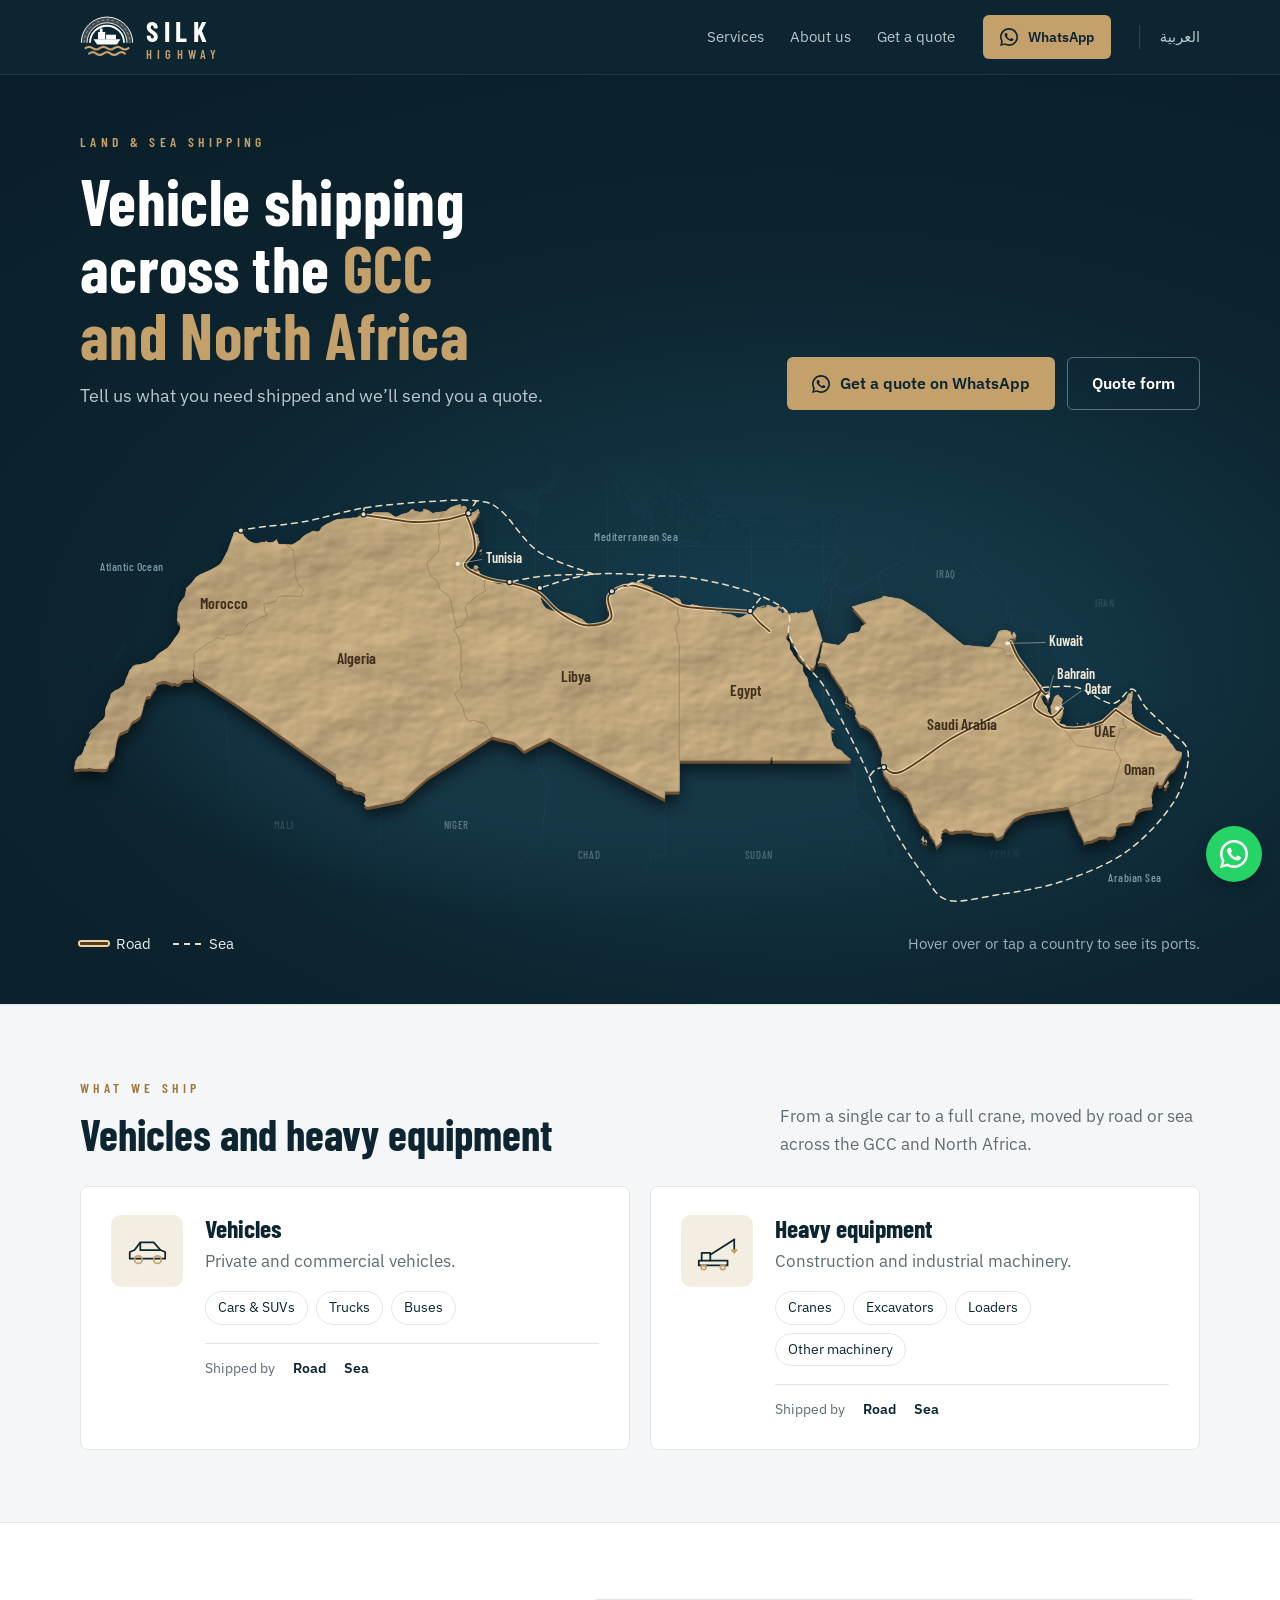
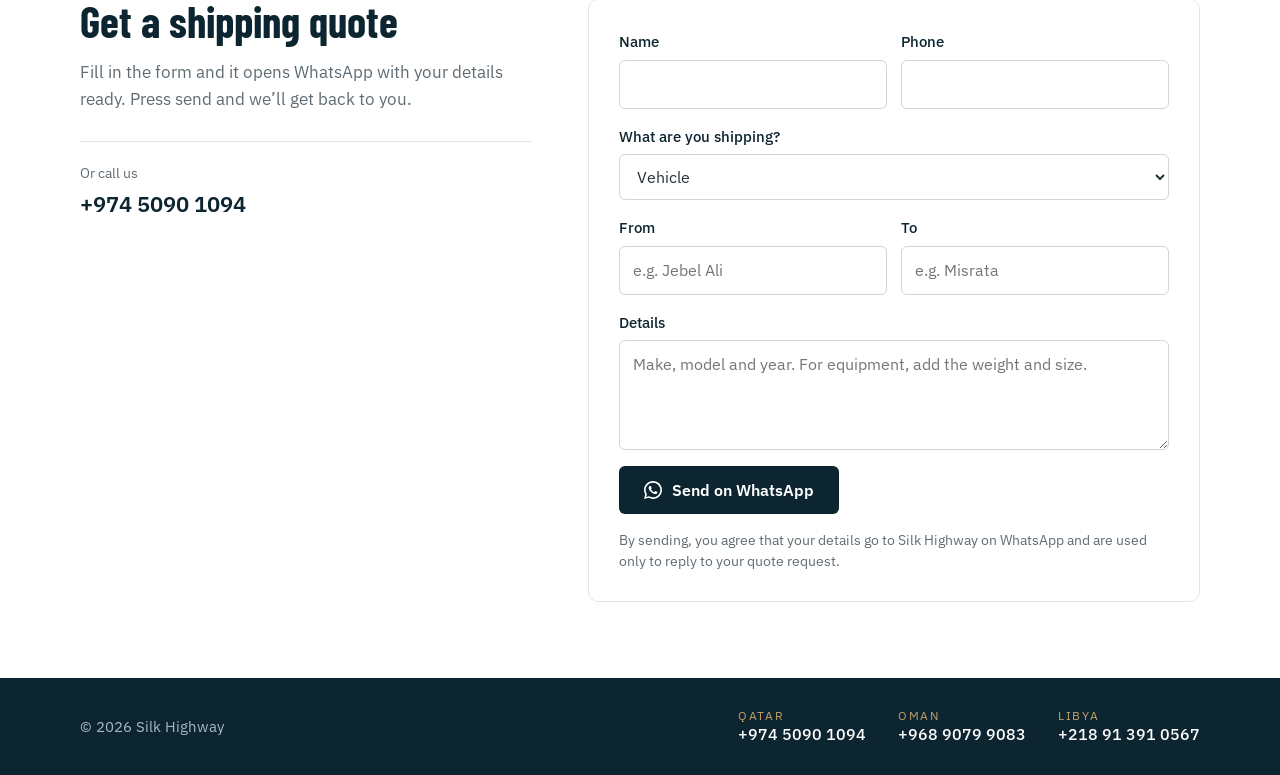
==== commit 5084e7a6: "Redesign What we ship section: icons, type tags, road/sea Co-Authored-By: Claude Opus 5.5 <noreply@a" ====
--- a/index.html
+++ b/index.html
@@ -87,10 +87,32 @@
 </div></section>
 
 <section class="services" id="services"><div class="wrap">
-  <h2>What we ship</h2>
+  <div class="svc-head">
+    <div>
+      <span class="eyebrow">What we ship</span>
+      <h2>Vehicles and heavy equipment</h2>
+    </div>
+    <p>From a single car to a full crane, moved by road or sea across the GCC and North Africa.</p>
+  </div>
   <div class="cards">
-    <article class="card"><h3>Vehicles</h3><p>Cars, trucks and buses.</p></article>
-    <article class="card"><h3>Heavy equipment</h3><p>Cranes, excavators, loaders and other machinery.</p></article>
+    <article class="card svc">
+      <div class="svc-icon"><svg viewBox="0 0 48 48" aria-hidden="true"><path d="M6 32v-7l5-2 6-8h14l7 8 5 2v7z"/><path d="M17 16v7h21"/><circle class="g" cx="15" cy="33" r="4"/><circle class="g" cx="35" cy="33" r="4"/></svg></div>
+      <div>
+        <h3>Vehicles</h3>
+        <p>Private and commercial vehicles.</p>
+        <ul class="tags"><li>Cars &amp; SUVs</li><li>Trucks</li><li>Buses</li></ul>
+        <div class="by">Shipped by <b>Road</b><b>Sea</b></div>
+      </div>
+    </article>
+    <article class="card svc">
+      <div class="svc-icon"><svg viewBox="0 0 48 48" aria-hidden="true"><path d="M5 34h30v5H5z"/><path d="M8 34v-8h9v8"/><path d="M17 28 42 12"/><path d="M42 12v11"/><path class="g" d="M39.5 23h5l-2.5 3z"/><circle class="g" cx="10" cy="41" r="2.5"/><circle class="g" cx="30" cy="41" r="2.5"/></svg></div>
+      <div>
+        <h3>Heavy equipment</h3>
+        <p>Construction and industrial machinery.</p>
+        <ul class="tags"><li>Cranes</li><li>Excavators</li><li>Loaders</li><li>Other machinery</li></ul>
+        <div class="by">Shipped by <b>Road</b><b>Sea</b></div>
+      </div>
+    </article>
   </div>
 </div></section>
 
--- a/assets/style.css
+++ b/assets/style.css
@@ -177,6 +177,22 @@
 .btn-gold{background:var(--gold);color:var(--navy)}
 .btn-gold:hover{background:#d3b17d}
 .nav ul a[aria-current="page"]{color:#fff;font-weight:600}
+/* what we ship */
+.svc-head{display:flex;justify-content:space-between;align-items:end;gap:24px 48px;flex-wrap:wrap;margin-bottom:28px}
+.svc-head h2{margin-bottom:0}
+.svc-head p{color:var(--muted);max-width:42ch}
+.card.svc{border-top:1px solid var(--line);grid-template-columns:72px 1fr;gap:22px;align-items:start;display:grid}
+.svc-icon{width:72px;height:72px;border-radius:10px;background:#f4ede1;display:grid;place-items:center}
+.svc-icon svg{width:46px;height:46px;fill:none;stroke:var(--navy);stroke-width:1.8;stroke-linecap:round;stroke-linejoin:round}
+.svc-icon .g{stroke:var(--gold)}
+.card.svc h3{margin-bottom:6px}
+.card.svc p{margin-bottom:16px}
+.tags{list-style:none;margin:0 0 18px;padding:0;display:flex;flex-wrap:wrap;gap:8px}
+.tags li{font-size:.85rem;border:1px solid var(--line);border-radius:999px;padding:5px 12px;color:var(--navy)}
+.by{border-top:1px solid var(--line);padding-top:14px;display:flex;flex-wrap:wrap;gap:6px 18px;font-size:.85rem;color:var(--muted)}
+.by b{color:var(--navy);font-weight:600}
+@media (max-width:520px){.card.svc{grid-template-columns:1fr}.svc-icon{width:56px;height:56px}.svc-icon svg{width:36px;height:36px}}
+
 @media (max-width:900px){.intro-grid,.cards.three{grid-template-columns:1fr}.intro-grid{gap:20px}}
 
 @media (max-width:900px){
